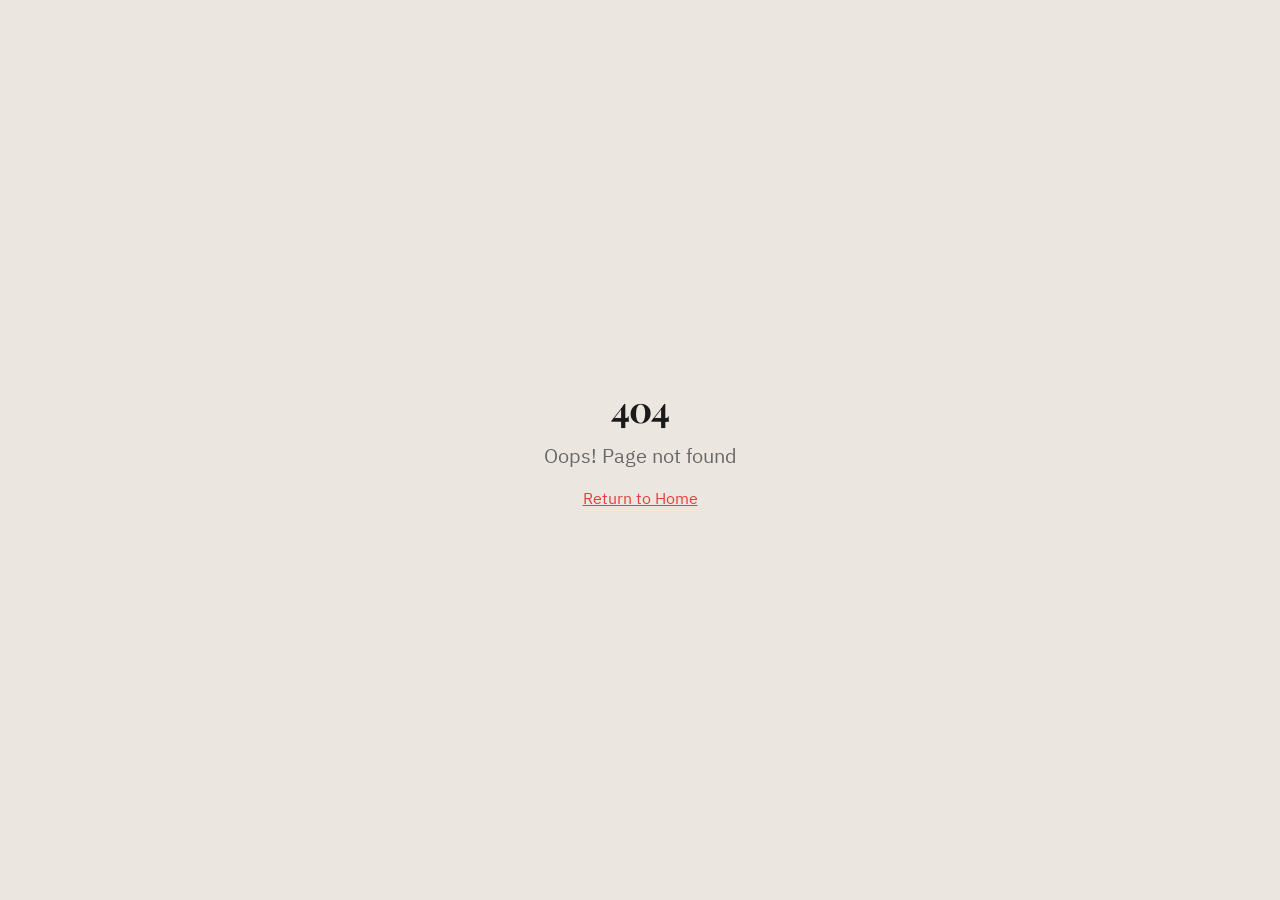
==== index.html @ afb4bded "Publish optimized FlowLanding site" ====
<!doctype html>
<html lang="th">
  <head>
    <meta charset="UTF-8" />
    <meta name="viewport" content="width=device-width, initial-scale=1.0" />
    <title>FlowLanding — AI Business Systems สำหรับเจ้าของธุรกิจ SME</title>
    <meta name="description" content="FlowLanding ออกแบบ AI Business Systems — Automation, Dashboard และที่ปรึกษาการเงินธุรกิจระดับ Institutional สำหรับ SME ไทยที่ต้องการเติบโตอย่างยั่งยืน">
    <meta name="author" content="FlowLanding" />
    
    
    <meta property="og:type" content="website" />
    <meta property="og:title" content="FlowLanding — AI Automation สำหรับ SME ไทย">
  <meta name="twitter:title" content="FlowLanding — AI Automation สำหรับ SME ไทย">
  <meta property="og:description" content="FlowLanding ออกแบบระบบ AI Automation และแดชบอร์ดธุรกิจสำหรับ SME ไทย ให้เจ้าของรู้ตัวเลขแบบ Real-time ลดงาน Manual และเติบโตได้">
  <meta name="twitter:description" content="FlowLanding ออกแบบระบบ AI Automation และแดชบอร์ดธุรกิจสำหรับ SME ไทย ให้เจ้าของรู้ตัวเลขแบบ Real-time ลดงาน Manual และเติบโตได้">
  <meta property="og:image" content="https://storage.googleapis.com/gpt-engineer-file-uploads/eRBHeNOAOHTwqE3aV883YrBOnnd2/social-images/social-1772460694207-Generated_Image_February_01,_2026_-_11_06PM.webp">
  <meta name="twitter:image" content="https://storage.googleapis.com/gpt-engineer-file-uploads/eRBHeNOAOHTwqE3aV883YrBOnnd2/social-images/social-1772460694207-Generated_Image_February_01,_2026_-_11_06PM.webp">
  <meta name="twitter:card" content="summary_large_image">
  <script type="module" crossorigin src="./assets/index-DWspouII.js"></script>
  <link rel="stylesheet" crossorigin href="./assets/index-CxOyPQ1Q.css">
</head>

  <body>
    <div id="root"></div>
  </body>
</html>
---- assets/index-CxOyPQ1Q.css ----
@import"https://fonts.googleapis.com/css2?family=Playfair+Display:wght@500;600;700;800&family=IBM+Plex+Sans+Thai:wght@300;400;500;600;700&family=Inter:wght@300;400;500;600;700&display=swap";*,:before,:after{--tw-border-spacing-x: 0;--tw-border-spacing-y: 0;--tw-translate-x: 0;--tw-translate-y: 0;--tw-rotate: 0;--tw-skew-x: 0;--tw-skew-y: 0;--tw-scale-x: 1;--tw-scale-y: 1;--tw-pan-x: ;--tw-pan-y: ;--tw-pinch-zoom: ;--tw-scroll-snap-strictness: proximity;--tw-gradient-from-position: ;--tw-gradient-via-position: ;--tw-gradient-to-position: ;--tw-ordinal: ;--tw-slashed-zero: ;--tw-numeric-figure: ;--tw-numeric-spacing: ;--tw-numeric-fraction: ;--tw-ring-inset: ;--tw-ring-offset-width: 0px;--tw-ring-offset-color: #fff;--tw-ring-color: rgb(59 130 246 / .5);--tw-ring-offset-shadow: 0 0 #0000;--tw-ring-shadow: 0 0 #0000;--tw-shadow: 0 0 #0000;--tw-shadow-colored: 0 0 #0000;--tw-blur: ;--tw-brightness: ;--tw-contrast: ;--tw-grayscale: ;--tw-hue-rotate: ;--tw-invert: ;--tw-saturate: ;--tw-sepia: ;--tw-drop-shadow: ;--tw-backdrop-blur: ;--tw-backdrop-brightness: ;--tw-backdrop-contrast: ;--tw-backdrop-grayscale: ;--tw-backdrop-hue-rotate: ;--tw-backdrop-invert: ;--tw-backdrop-opacity: ;--tw-backdrop-saturate: ;--tw-backdrop-sepia: ;--tw-contain-size: ;--tw-contain-layout: ;--tw-contain-paint: ;--tw-contain-style: }::backdrop{--tw-border-spacing-x: 0;--tw-border-spacing-y: 0;--tw-translate-x: 0;--tw-translate-y: 0;--tw-rotate: 0;--tw-skew-x: 0;--tw-skew-y: 0;--tw-scale-x: 1;--tw-scale-y: 1;--tw-pan-x: ;--tw-pan-y: ;--tw-pinch-zoom: ;--tw-scroll-snap-strictness: proximity;--tw-gradient-from-position: ;--tw-gradient-via-position: ;--tw-gradient-to-position: ;--tw-ordinal: ;--tw-slashed-zero: ;--tw-numeric-figure: ;--tw-numeric-spacing: ;--tw-numeric-fraction: ;--tw-ring-inset: ;--tw-ring-offset-width: 0px;--tw-ring-offset-color: #fff;--tw-ring-color: rgb(59 130 246 / .5);--tw-ring-offset-shadow: 0 0 #0000;--tw-ring-shadow: 0 0 #0000;--tw-shadow: 0 0 #0000;--tw-shadow-colored: 0 0 #0000;--tw-blur: ;--tw-brightness: ;--tw-contrast: ;--tw-grayscale: ;--tw-hue-rotate: ;--tw-invert: ;--tw-saturate: ;--tw-sepia: ;--tw-drop-shadow: ;--tw-backdrop-blur: ;--tw-backdrop-brightness: ;--tw-backdrop-contrast: ;--tw-backdrop-grayscale: ;--tw-backdrop-hue-rotate: ;--tw-backdrop-invert: ;--tw-backdrop-opacity: ;--tw-backdrop-saturate: ;--tw-backdrop-sepia: ;--tw-contain-size: ;--tw-contain-layout: ;--tw-contain-paint: ;--tw-contain-style: }*,:before,:after{box-sizing:border-box;border-width:0;border-style:solid;border-color:#e5e7eb}:before,:after{--tw-content: ""}html,:host{line-height:1.5;-webkit-text-size-adjust:100%;-moz-tab-size:4;-o-tab-size:4;tab-size:4;font-family:IBM Plex Sans Thai,Inter,system-ui,sans-serif;font-feature-settings:normal;font-variation-settings:normal;-webkit-tap-highlight-color:transparent}body{margin:0;line-height:inherit}hr{height:0;color:inherit;border-top-width:1px}abbr:where([title]){-webkit-text-decoration:underline dotted;text-decoration:underline dotted}h1,h2,h3,h4,h5,h6{font-size:inherit;font-weight:inherit}a{color:inherit;text-decoration:inherit}b,strong{font-weight:bolder}code,kbd,samp,pre{font-family:ui-monospace,SFMono-Regular,Menlo,Monaco,Consolas,Liberation Mono,Courier New,monospace;font-feature-settings:normal;font-variation-settings:normal;font-size:1em}small{font-size:80%}sub,sup{font-size:75%;line-height:0;position:relative;vertical-align:baseline}sub{bottom:-.25em}sup{top:-.5em}table{text-indent:0;border-color:inherit;border-collapse:collapse}button,input,optgroup,select,textarea{font-family:inherit;font-feature-settings:inherit;font-variation-settings:inherit;font-size:100%;font-weight:inherit;line-height:inherit;letter-spacing:inherit;color:inherit;margin:0;padding:0}button,select{text-transform:none}button,input:where([type=button]),input:where([type=reset]),input:where([type=submit]){-webkit-appearance:button;background-color:transparent;background-image:none}:-moz-focusring{outline:auto}:-moz-ui-invalid{box-shadow:none}progress{vertical-align:baseline}::-webkit-inner-spin-button,::-webkit-outer-spin-button{height:auto}[type=search]{-webkit-appearance:textfield;outline-offset:-2px}::-webkit-search-decoration{-webkit-appearance:none}::-webkit-file-upload-button{-webkit-appearance:button;font:inherit}summary{display:list-item}blockquote,dl,dd,h1,h2,h3,h4,h5,h6,hr,figure,p,pre{margin:0}fieldset{margin:0;padding:0}legend{padding:0}ol,ul,menu{list-style:none;margin:0;padding:0}dialog{padding:0}textarea{resize:vertical}input::-moz-placeholder,textarea::-moz-placeholder{opacity:1;color:#9ca3af}input::placeholder,textarea::placeholder{opacity:1;color:#9ca3af}button,[role=button]{cursor:pointer}:disabled{cursor:default}img,svg,video,canvas,audio,iframe,embed,object{display:block;vertical-align:middle}img,video{max-width:100%;height:auto}[hidden]:where(:not([hidden=until-found])){display:none}:root{--background: 42 33% 96%;--foreground: 0 0% 10%;--card: 0 0% 100%;--card-foreground: 0 0% 10%;--popover: 0 0% 100%;--popover-foreground: 0 0% 10%;--primary: 2 76% 56%;--primary-foreground: 0 0% 100%;--primary-deep: 2 70% 47%;--gold: 43 96% 48%;--cream: 42 33% 96%;--cream-deep: 40 25% 92%;--charcoal: 0 0% 10%;--charcoal-soft: 0 0% 30%;--secondary: 40 25% 92%;--secondary-foreground: 0 0% 10%;--muted: 40 20% 90%;--muted-foreground: 0 0% 40%;--accent: 43 96% 48%;--accent-foreground: 0 0% 10%;--destructive: 2 76% 56%;--destructive-foreground: 0 0% 100%;--border: 30 15% 86%;--input: 30 15% 86%;--ring: 2 76% 56%;--radius: 1rem;--gradient-red: linear-gradient(135deg, hsl(2 76% 56%), hsl(2 70% 47%));--gradient-red-soft: linear-gradient(135deg, hsl(2 76% 56% / .92), hsl(2 70% 47% / .92));--gradient-cream: linear-gradient(180deg, hsl(42 33% 96%), hsl(40 30% 93%));--shadow-card: 0 10px 30px -12px hsl(0 0% 0% / .08);--shadow-card-hover: 0 24px 60px -20px hsl(2 76% 56% / .18);--shadow-soft: 0 4px 16px -6px hsl(0 0% 0% / .06);--shadow-cta: 0 12px 28px -10px hsl(2 76% 56% / .45)}*{border-color:hsl(var(--border))}html{scroll-behavior:smooth}body{background-color:hsl(var(--background));color:hsl(var(--foreground));-webkit-font-smoothing:antialiased;-moz-osx-font-smoothing:grayscale;font-family:IBM Plex Sans Thai,Inter,system-ui,sans-serif;font-weight:400;font-feature-settings:"kern","liga"}h1,h2,h3,h4,h5,h6{font-family:Playfair Display,IBM Plex Sans Thai,serif;letter-spacing:-.025em;font-weight:700}::-moz-selection{background:hsl(var(--primary));color:hsl(var(--primary-foreground))}::selection{background:hsl(var(--primary));color:hsl(var(--primary-foreground))}.container{width:100%;margin-right:auto;margin-left:auto;padding-right:1.5rem;padding-left:1.5rem}@media (min-width: 1280px){.container{max-width:1280px}}.sr-only{position:absolute;width:1px;height:1px;padding:0;margin:-1px;overflow:hidden;clip:rect(0,0,0,0);white-space:nowrap;border-width:0}.pointer-events-none{pointer-events:none}.pointer-events-auto{pointer-events:auto}.visible{visibility:visible}.invisible{visibility:hidden}.fixed{position:fixed}.absolute{position:absolute}.relative{position:relative}.inset-0{top:0;right:0;bottom:0;left:0}.inset-x-0{left:0;right:0}.inset-y-0{top:0;bottom:0}.-bottom-12{bottom:-3rem}.-bottom-32{bottom:-8rem}.-bottom-6{bottom:-1.5rem}.-left-12{left:-3rem}.-left-20{left:-5rem}.-left-6{left:-1.5rem}.-right-12{right:-3rem}.-top-12{top:-3rem}.-top-20{top:-5rem}.-top-40{top:-10rem}.bottom-0{bottom:0}.left-0{left:0}.left-1{left:.25rem}.left-1\/2{left:50%}.left-10{left:2.5rem}.left-2{left:.5rem}.left-\[50\%\]{left:50%}.right-0{right:0}.right-1{right:.25rem}.right-2{right:.5rem}.right-3{right:.75rem}.right-4{right:1rem}.right-5{right:1.25rem}.top-0{top:0}.top-1\.5{top:.375rem}.top-1\/2{top:50%}.top-2{top:.5rem}.top-3\.5{top:.875rem}.top-32{top:8rem}.top-4{top:1rem}.top-5{top:1.25rem}.top-\[1px\]{top:1px}.top-\[50\%\]{top:50%}.top-\[60\%\]{top:60%}.top-full{top:100%}.z-10{z-index:10}.z-20{z-index:20}.z-50{z-index:50}.z-\[100\]{z-index:100}.z-\[1\]{z-index:1}.-mx-1{margin-left:-.25rem;margin-right:-.25rem}.mx-2{margin-left:.5rem;margin-right:.5rem}.mx-3\.5{margin-left:.875rem;margin-right:.875rem}.mx-auto{margin-left:auto;margin-right:auto}.my-0\.5{margin-top:.125rem;margin-bottom:.125rem}.my-1{margin-top:.25rem;margin-bottom:.25rem}.-ml-4{margin-left:-1rem}.-mt-4{margin-top:-1rem}.mb-1{margin-bottom:.25rem}.mb-16{margin-bottom:4rem}.mb-2{margin-bottom:.5rem}.mb-3{margin-bottom:.75rem}.mb-4{margin-bottom:1rem}.mb-5{margin-bottom:1.25rem}.mb-6{margin-bottom:1.5rem}.mb-8{margin-bottom:2rem}.ml-1{margin-left:.25rem}.ml-auto{margin-left:auto}.mr-2{margin-right:.5rem}.mt-0\.5{margin-top:.125rem}.mt-1\.5{margin-top:.375rem}.mt-10{margin-top:2.5rem}.mt-12{margin-top:3rem}.mt-16{margin-top:4rem}.mt-2{margin-top:.5rem}.mt-24{margin-top:6rem}.mt-4{margin-top:1rem}.mt-5{margin-top:1.25rem}.mt-6{margin-top:1.5rem}.mt-8{margin-top:2rem}.mt-auto{margin-top:auto}.block{display:block}.flex{display:flex}.inline-flex{display:inline-flex}.table{display:table}.grid{display:grid}.hidden{display:none}.aspect-\[16\/10\]{aspect-ratio:16/10}.aspect-\[4\/3\]{aspect-ratio:4/3}.aspect-square{aspect-ratio:1 / 1}.aspect-video{aspect-ratio:16 / 9}.size-4{width:1rem;height:1rem}.h-1\.5{height:.375rem}.h-10{height:2.5rem}.h-11{height:2.75rem}.h-12{height:3rem}.h-14{height:3.5rem}.h-2{height:.5rem}.h-2\.5{height:.625rem}.h-20{height:5rem}.h-3{height:.75rem}.h-3\.5{height:.875rem}.h-4{height:1rem}.h-5{height:1.25rem}.h-6{height:1.5rem}.h-7{height:1.75rem}.h-72{height:18rem}.h-8{height:2rem}.h-9{height:2.25rem}.h-\[1px\]{height:1px}.h-\[400px\]{height:400px}.h-\[500px\]{height:500px}.h-\[var\(--radix-navigation-menu-viewport-height\)\]{height:var(--radix-navigation-menu-viewport-height)}.h-\[var\(--radix-select-trigger-height\)\]{height:var(--radix-select-trigger-height)}.h-auto{height:auto}.h-full{height:100%}.h-px{height:1px}.h-svh{height:100svh}.max-h-96{max-height:24rem}.max-h-\[300px\]{max-height:300px}.max-h-screen{max-height:100vh}.min-h-0{min-height:0px}.min-h-\[80px\]{min-height:80px}.min-h-screen{min-height:100vh}.min-h-svh{min-height:100svh}.w-0{width:0px}.w-1{width:.25rem}.w-1\.5{width:.375rem}.w-10{width:2.5rem}.w-11{width:2.75rem}.w-12{width:3rem}.w-14{width:3.5rem}.w-2{width:.5rem}.w-2\.5{width:.625rem}.w-2\/5{width:40%}.w-3{width:.75rem}.w-3\.5{width:.875rem}.w-3\/4{width:75%}.w-4{width:1rem}.w-5{width:1.25rem}.w-6{width:1.5rem}.w-64{width:16rem}.w-7{width:1.75rem}.w-72{width:18rem}.w-8{width:2rem}.w-9{width:2.25rem}.w-\[--sidebar-width\]{width:var(--sidebar-width)}.w-\[100px\]{width:100px}.w-\[1px\]{width:1px}.w-\[400px\]{width:400px}.w-\[500px\]{width:500px}.w-\[55\%\]{width:55%}.w-\[65\%\]{width:65%}.w-auto{width:auto}.w-full{width:100%}.w-max{width:-moz-max-content;width:max-content}.w-px{width:1px}.min-w-0{min-width:0px}.min-w-5{min-width:1.25rem}.min-w-\[12rem\]{min-width:12rem}.min-w-\[8rem\]{min-width:8rem}.min-w-\[var\(--radix-select-trigger-width\)\]{min-width:var(--radix-select-trigger-width)}.max-w-2xl{max-width:42rem}.max-w-3xl{max-width:48rem}.max-w-5xl{max-width:64rem}.max-w-\[--skeleton-width\]{max-width:var(--skeleton-width)}.max-w-lg{max-width:32rem}.max-w-max{max-width:-moz-max-content;max-width:max-content}.max-w-xl{max-width:36rem}.max-w-xs{max-width:20rem}.flex-1{flex:1 1 0%}.flex-shrink-0,.shrink-0{flex-shrink:0}.grow{flex-grow:1}.grow-0{flex-grow:0}.basis-full{flex-basis:100%}.caption-bottom{caption-side:bottom}.border-collapse{border-collapse:collapse}.-translate-x-1\/2{--tw-translate-x: -50%;transform:translate(var(--tw-translate-x),var(--tw-translate-y)) rotate(var(--tw-rotate)) skew(var(--tw-skew-x)) skewY(var(--tw-skew-y)) scaleX(var(--tw-scale-x)) scaleY(var(--tw-scale-y))}.-translate-x-px{--tw-translate-x: -1px;transform:translate(var(--tw-translate-x),var(--tw-translate-y)) rotate(var(--tw-rotate)) skew(var(--tw-skew-x)) skewY(var(--tw-skew-y)) scaleX(var(--tw-scale-x)) scaleY(var(--tw-scale-y))}.-translate-y-1\/2{--tw-translate-y: -50%;transform:translate(var(--tw-translate-x),var(--tw-translate-y)) rotate(var(--tw-rotate)) skew(var(--tw-skew-x)) skewY(var(--tw-skew-y)) scaleX(var(--tw-scale-x)) scaleY(var(--tw-scale-y))}.translate-x-\[-50\%\]{--tw-translate-x: -50%;transform:translate(var(--tw-translate-x),var(--tw-translate-y)) rotate(var(--tw-rotate)) skew(var(--tw-skew-x)) skewY(var(--tw-skew-y)) scaleX(var(--tw-scale-x)) scaleY(var(--tw-scale-y))}.translate-x-px{--tw-translate-x: 1px;transform:translate(var(--tw-translate-x),var(--tw-translate-y)) rotate(var(--tw-rotate)) skew(var(--tw-skew-x)) skewY(var(--tw-skew-y)) scaleX(var(--tw-scale-x)) scaleY(var(--tw-scale-y))}.translate-y-\[-50\%\]{--tw-translate-y: -50%;transform:translate(var(--tw-translate-x),var(--tw-translate-y)) rotate(var(--tw-rotate)) skew(var(--tw-skew-x)) skewY(var(--tw-skew-y)) scaleX(var(--tw-scale-x)) scaleY(var(--tw-scale-y))}.rotate-45{--tw-rotate: 45deg;transform:translate(var(--tw-translate-x),var(--tw-translate-y)) rotate(var(--tw-rotate)) skew(var(--tw-skew-x)) skewY(var(--tw-skew-y)) scaleX(var(--tw-scale-x)) scaleY(var(--tw-scale-y))}.rotate-90{--tw-rotate: 90deg;transform:translate(var(--tw-translate-x),var(--tw-translate-y)) rotate(var(--tw-rotate)) skew(var(--tw-skew-x)) skewY(var(--tw-skew-y)) scaleX(var(--tw-scale-x)) scaleY(var(--tw-scale-y))}.transform{transform:translate(var(--tw-translate-x),var(--tw-translate-y)) rotate(var(--tw-rotate)) skew(var(--tw-skew-x)) skewY(var(--tw-skew-y)) scaleX(var(--tw-scale-x)) scaleY(var(--tw-scale-y))}@keyframes pulse{50%{opacity:.5}}.animate-pulse{animation:pulse 2s cubic-bezier(.4,0,.6,1) infinite}@keyframes spin{to{transform:rotate(360deg)}}.animate-spin{animation:spin 1s linear infinite}@keyframes wave-slow{0%,to{transform:translate(0) rotate(0)}50%{transform:translate(-20px,10px) rotate(2deg)}}.animate-wave-slow{animation:wave-slow 14s ease-in-out infinite}.cursor-default{cursor:default}.cursor-pointer{cursor:pointer}.touch-none{touch-action:none}.select-none{-webkit-user-select:none;-moz-user-select:none;user-select:none}.resize-none{resize:none}.list-none{list-style-type:none}.grid-cols-1{grid-template-columns:repeat(1,minmax(0,1fr))}.flex-row{flex-direction:row}.flex-col{flex-direction:column}.flex-col-reverse{flex-direction:column-reverse}.flex-wrap{flex-wrap:wrap}.items-start{align-items:flex-start}.items-end{align-items:flex-end}.items-center{align-items:center}.items-stretch{align-items:stretch}.justify-center{justify-content:center}.justify-between{justify-content:space-between}.gap-0{gap:0px}.gap-1{gap:.25rem}.gap-1\.5{gap:.375rem}.gap-10{gap:2.5rem}.gap-12{gap:3rem}.gap-2{gap:.5rem}.gap-2\.5{gap:.625rem}.gap-3{gap:.75rem}.gap-4{gap:1rem}.gap-5{gap:1.25rem}.gap-6{gap:1.5rem}.gap-8{gap:2rem}.gap-x-8{-moz-column-gap:2rem;column-gap:2rem}.gap-y-3{row-gap:.75rem}.space-x-1>:not([hidden])~:not([hidden]){--tw-space-x-reverse: 0;margin-right:calc(.25rem * var(--tw-space-x-reverse));margin-left:calc(.25rem * calc(1 - var(--tw-space-x-reverse)))}.space-x-4>:not([hidden])~:not([hidden]){--tw-space-x-reverse: 0;margin-right:calc(1rem * var(--tw-space-x-reverse));margin-left:calc(1rem * calc(1 - var(--tw-space-x-reverse)))}.space-y-1>:not([hidden])~:not([hidden]){--tw-space-y-reverse: 0;margin-top:calc(.25rem * calc(1 - var(--tw-space-y-reverse)));margin-bottom:calc(.25rem * var(--tw-space-y-reverse))}.space-y-1\.5>:not([hidden])~:not([hidden]){--tw-space-y-reverse: 0;margin-top:calc(.375rem * calc(1 - var(--tw-space-y-reverse)));margin-bottom:calc(.375rem * var(--tw-space-y-reverse))}.space-y-2>:not([hidden])~:not([hidden]){--tw-space-y-reverse: 0;margin-top:calc(.5rem * calc(1 - var(--tw-space-y-reverse)));margin-bottom:calc(.5rem * var(--tw-space-y-reverse))}.space-y-3>:not([hidden])~:not([hidden]){--tw-space-y-reverse: 0;margin-top:calc(.75rem * calc(1 - var(--tw-space-y-reverse)));margin-bottom:calc(.75rem * var(--tw-space-y-reverse))}.space-y-4>:not([hidden])~:not([hidden]){--tw-space-y-reverse: 0;margin-top:calc(1rem * calc(1 - var(--tw-space-y-reverse)));margin-bottom:calc(1rem * var(--tw-space-y-reverse))}.overflow-auto{overflow:auto}.overflow-hidden{overflow:hidden}.overflow-y-auto{overflow-y:auto}.overflow-x-hidden{overflow-x:hidden}.whitespace-nowrap{white-space:nowrap}.break-words{overflow-wrap:break-word}.rounded-2xl{border-radius:1rem}.rounded-3xl{border-radius:1.5rem}.rounded-\[2px\]{border-radius:2px}.rounded-\[inherit\]{border-radius:inherit}.rounded-full{border-radius:9999px}.rounded-lg{border-radius:var(--radius)}.rounded-md{border-radius:calc(var(--radius) - 4px)}.rounded-sm{border-radius:calc(var(--radius) - 8px)}.rounded-xl{border-radius:.75rem}.rounded-t-\[10px\]{border-top-left-radius:10px;border-top-right-radius:10px}.rounded-tl-sm{border-top-left-radius:calc(var(--radius) - 8px)}.border{border-width:1px}.border-2{border-width:2px}.border-\[1\.5px\]{border-width:1.5px}.border-y{border-top-width:1px;border-bottom-width:1px}.border-b{border-bottom-width:1px}.border-l{border-left-width:1px}.border-l-4{border-left-width:4px}.border-r{border-right-width:1px}.border-t{border-top-width:1px}.border-dashed{border-style:dashed}.border-\[--color-border\]{border-color:var(--color-border)}.border-border{border-color:hsl(var(--border))}.border-border\/50{border-color:hsl(var(--border) / .5)}.border-border\/60{border-color:hsl(var(--border) / .6)}.border-destructive{border-color:hsl(var(--destructive))}.border-destructive\/50{border-color:hsl(var(--destructive) / .5)}.border-input{border-color:hsl(var(--input))}.border-primary{border-color:hsl(var(--primary))}.border-transparent{border-color:transparent}.border-white{--tw-border-opacity: 1;border-color:rgb(255 255 255 / var(--tw-border-opacity, 1))}.border-white\/20{border-color:#fff3}.border-l-transparent{border-left-color:transparent}.border-t-transparent{border-top-color:transparent}.bg-\[--color-bg\]{background-color:var(--color-bg)}.bg-accent{background-color:hsl(var(--accent))}.bg-background{background-color:hsl(var(--background))}.bg-black\/80{background-color:#000c}.bg-border{background-color:hsl(var(--border))}.bg-card{background-color:hsl(var(--card))}.bg-cream\/40{background-color:hsl(var(--cream) / .4)}.bg-cream\/85{background-color:hsl(var(--cream) / .85)}.bg-destructive{background-color:hsl(var(--destructive))}.bg-foreground{background-color:hsl(var(--foreground))}.bg-gold\/10{background-color:hsl(var(--gold) / .1)}.bg-gold\/15{background-color:hsl(var(--gold) / .15)}.bg-gold\/20{background-color:hsl(var(--gold) / .2)}.bg-muted{background-color:hsl(var(--muted))}.bg-muted\/50{background-color:hsl(var(--muted) / .5)}.bg-popover{background-color:hsl(var(--popover))}.bg-primary{background-color:hsl(var(--primary))}.bg-primary\/10{background-color:hsl(var(--primary) / .1)}.bg-primary\/5{background-color:hsl(var(--primary) / .05)}.bg-secondary{background-color:hsl(var(--secondary))}.bg-transparent{background-color:transparent}.bg-white{--tw-bg-opacity: 1;background-color:rgb(255 255 255 / var(--tw-bg-opacity, 1))}.bg-white\/80{background-color:#fffc}.bg-gradient-to-t{background-image:linear-gradient(to top,var(--tw-gradient-stops))}.from-charcoal\/30{--tw-gradient-from: hsl(var(--charcoal) / .3) var(--tw-gradient-from-position);--tw-gradient-to: hsl(var(--charcoal) / 0) var(--tw-gradient-to-position);--tw-gradient-stops: var(--tw-gradient-from), var(--tw-gradient-to)}.via-transparent{--tw-gradient-to: rgb(0 0 0 / 0) var(--tw-gradient-to-position);--tw-gradient-stops: var(--tw-gradient-from), transparent var(--tw-gradient-via-position), var(--tw-gradient-to)}.to-transparent{--tw-gradient-to: transparent var(--tw-gradient-to-position)}.fill-current{fill:currentColor}.object-contain{-o-object-fit:contain;object-fit:contain}.object-cover{-o-object-fit:cover;object-fit:cover}.p-0{padding:0}.p-1{padding:.25rem}.p-10{padding:2.5rem}.p-2{padding:.5rem}.p-3{padding:.75rem}.p-4{padding:1rem}.p-5{padding:1.25rem}.p-6{padding:1.5rem}.p-7{padding:1.75rem}.p-8{padding:2rem}.p-\[1px\]{padding:1px}.px-1{padding-left:.25rem;padding-right:.25rem}.px-10{padding-left:2.5rem;padding-right:2.5rem}.px-2{padding-left:.5rem;padding-right:.5rem}.px-2\.5{padding-left:.625rem;padding-right:.625rem}.px-3{padding-left:.75rem;padding-right:.75rem}.px-4{padding-left:1rem;padding-right:1rem}.px-5{padding-left:1.25rem;padding-right:1.25rem}.px-6{padding-left:1.5rem;padding-right:1.5rem}.px-8{padding-left:2rem;padding-right:2rem}.py-0\.5{padding-top:.125rem;padding-bottom:.125rem}.py-1{padding-top:.25rem;padding-bottom:.25rem}.py-1\.5{padding-top:.375rem;padding-bottom:.375rem}.py-12{padding-top:3rem;padding-bottom:3rem}.py-14{padding-top:3.5rem;padding-bottom:3.5rem}.py-2{padding-top:.5rem;padding-bottom:.5rem}.py-2\.5{padding-top:.625rem;padding-bottom:.625rem}.py-24{padding-top:6rem;padding-bottom:6rem}.py-3{padding-top:.75rem;padding-bottom:.75rem}.py-3\.5{padding-top:.875rem;padding-bottom:.875rem}.py-4{padding-top:1rem;padding-bottom:1rem}.py-6{padding-top:1.5rem;padding-bottom:1.5rem}.pb-20{padding-bottom:5rem}.pb-3{padding-bottom:.75rem}.pb-4{padding-bottom:1rem}.pl-2\.5{padding-left:.625rem}.pl-4{padding-left:1rem}.pl-8{padding-left:2rem}.pr-2{padding-right:.5rem}.pr-2\.5{padding-right:.625rem}.pr-8{padding-right:2rem}.pt-0{padding-top:0}.pt-1{padding-top:.25rem}.pt-1\.5{padding-top:.375rem}.pt-3{padding-top:.75rem}.pt-32{padding-top:8rem}.pt-4{padding-top:1rem}.pt-6{padding-top:1.5rem}.pt-8{padding-top:2rem}.text-left{text-align:left}.text-center{text-align:center}.align-middle{vertical-align:middle}.font-display{font-family:Playfair Display,IBM Plex Sans Thai,serif}.font-mono{font-family:ui-monospace,SFMono-Regular,Menlo,Monaco,Consolas,Liberation Mono,Courier New,monospace}.text-2xl{font-size:1.5rem;line-height:2rem}.text-3xl{font-size:1.875rem;line-height:2.25rem}.text-4xl{font-size:2.25rem;line-height:2.5rem}.text-5xl{font-size:3rem;line-height:1}.text-\[0\.8rem\]{font-size:.8rem}.text-\[10px\]{font-size:10px}.text-base{font-size:1rem;line-height:1.5rem}.text-lg{font-size:1.125rem;line-height:1.75rem}.text-sm{font-size:.875rem;line-height:1.25rem}.text-xl{font-size:1.25rem;line-height:1.75rem}.text-xs{font-size:.75rem;line-height:1rem}.font-bold{font-weight:700}.font-medium{font-weight:500}.font-normal{font-weight:400}.font-semibold{font-weight:600}.uppercase{text-transform:uppercase}.italic{font-style:italic}.tabular-nums{--tw-numeric-spacing: tabular-nums;font-variant-numeric:var(--tw-ordinal) var(--tw-slashed-zero) var(--tw-numeric-figure) var(--tw-numeric-spacing) var(--tw-numeric-fraction)}.leading-\[1\.05\]{line-height:1.05}.leading-\[1\.1\]{line-height:1.1}.leading-none{line-height:1}.leading-relaxed{line-height:1.625}.leading-snug{line-height:1.375}.leading-tight{line-height:1.25}.tracking-tight{letter-spacing:-.025em}.tracking-wide{letter-spacing:.025em}.tracking-widest{letter-spacing:.1em}.text-accent-foreground{color:hsl(var(--accent-foreground))}.text-card-foreground{color:hsl(var(--card-foreground))}.text-current{color:currentColor}.text-destructive{color:hsl(var(--destructive))}.text-destructive-foreground{color:hsl(var(--destructive-foreground))}.text-foreground{color:hsl(var(--foreground))}.text-foreground\/50{color:hsl(var(--foreground) / .5)}.text-muted-foreground{color:hsl(var(--muted-foreground))}.text-popover-foreground{color:hsl(var(--popover-foreground))}.text-primary{color:hsl(var(--primary))}.text-primary-foreground{color:hsl(var(--primary-foreground))}.text-primary-foreground\/90{color:hsl(var(--primary-foreground) / .9)}.text-secondary-foreground{color:hsl(var(--secondary-foreground))}.underline{text-decoration-line:underline}.underline-offset-4{text-underline-offset:4px}.opacity-0{opacity:0}.opacity-30{opacity:.3}.opacity-50{opacity:.5}.opacity-60{opacity:.6}.opacity-70{opacity:.7}.opacity-90{opacity:.9}.shadow-\[0_0_0_1px_hsl\(var\(--sidebar-border\)\)\]{--tw-shadow: 0 0 0 1px hsl(var(--sidebar-border));--tw-shadow-colored: 0 0 0 1px var(--tw-shadow-color);box-shadow:var(--tw-ring-offset-shadow, 0 0 #0000),var(--tw-ring-shadow, 0 0 #0000),var(--tw-shadow)}.shadow-lg{--tw-shadow: 0 10px 15px -3px rgb(0 0 0 / .1), 0 4px 6px -4px rgb(0 0 0 / .1);--tw-shadow-colored: 0 10px 15px -3px var(--tw-shadow-color), 0 4px 6px -4px var(--tw-shadow-color);box-shadow:var(--tw-ring-offset-shadow, 0 0 #0000),var(--tw-ring-shadow, 0 0 #0000),var(--tw-shadow)}.shadow-md{--tw-shadow: 0 4px 6px -1px rgb(0 0 0 / .1), 0 2px 4px -2px rgb(0 0 0 / .1);--tw-shadow-colored: 0 4px 6px -1px var(--tw-shadow-color), 0 2px 4px -2px var(--tw-shadow-color);box-shadow:var(--tw-ring-offset-shadow, 0 0 #0000),var(--tw-ring-shadow, 0 0 #0000),var(--tw-shadow)}.shadow-none{--tw-shadow: 0 0 #0000;--tw-shadow-colored: 0 0 #0000;box-shadow:var(--tw-ring-offset-shadow, 0 0 #0000),var(--tw-ring-shadow, 0 0 #0000),var(--tw-shadow)}.shadow-sm{--tw-shadow: 0 1px 2px 0 rgb(0 0 0 / .05);--tw-shadow-colored: 0 1px 2px 0 var(--tw-shadow-color);box-shadow:var(--tw-ring-offset-shadow, 0 0 #0000),var(--tw-ring-shadow, 0 0 #0000),var(--tw-shadow)}.shadow-xl{--tw-shadow: 0 20px 25px -5px rgb(0 0 0 / .1), 0 8px 10px -6px rgb(0 0 0 / .1);--tw-shadow-colored: 0 20px 25px -5px var(--tw-shadow-color), 0 8px 10px -6px var(--tw-shadow-color);box-shadow:var(--tw-ring-offset-shadow, 0 0 #0000),var(--tw-ring-shadow, 0 0 #0000),var(--tw-shadow)}.shadow-card{--tw-shadow-color: hsl(var(--card));--tw-shadow: var(--tw-shadow-colored)}.outline-none{outline:2px solid transparent;outline-offset:2px}.outline{outline-style:solid}.ring-0{--tw-ring-offset-shadow: var(--tw-ring-inset) 0 0 0 var(--tw-ring-offset-width) var(--tw-ring-offset-color);--tw-ring-shadow: var(--tw-ring-inset) 0 0 0 calc(0px + var(--tw-ring-offset-width)) var(--tw-ring-color);box-shadow:var(--tw-ring-offset-shadow),var(--tw-ring-shadow),var(--tw-shadow, 0 0 #0000)}.ring-2{--tw-ring-offset-shadow: var(--tw-ring-inset) 0 0 0 var(--tw-ring-offset-width) var(--tw-ring-offset-color);--tw-ring-shadow: var(--tw-ring-inset) 0 0 0 calc(2px + var(--tw-ring-offset-width)) var(--tw-ring-color);box-shadow:var(--tw-ring-offset-shadow),var(--tw-ring-shadow),var(--tw-shadow, 0 0 #0000)}.ring-ring{--tw-ring-color: hsl(var(--ring))}.ring-offset-background{--tw-ring-offset-color: hsl(var(--background))}.blur-3xl{--tw-blur: blur(64px);filter:var(--tw-blur) var(--tw-brightness) var(--tw-contrast) var(--tw-grayscale) var(--tw-hue-rotate) var(--tw-invert) var(--tw-saturate) var(--tw-sepia) var(--tw-drop-shadow)}.filter{filter:var(--tw-blur) var(--tw-brightness) var(--tw-contrast) var(--tw-grayscale) var(--tw-hue-rotate) var(--tw-invert) var(--tw-saturate) var(--tw-sepia) var(--tw-drop-shadow)}.backdrop-blur{--tw-backdrop-blur: blur(8px);-webkit-backdrop-filter:var(--tw-backdrop-blur) var(--tw-backdrop-brightness) var(--tw-backdrop-contrast) var(--tw-backdrop-grayscale) var(--tw-backdrop-hue-rotate) var(--tw-backdrop-invert) var(--tw-backdrop-opacity) var(--tw-backdrop-saturate) var(--tw-backdrop-sepia);backdrop-filter:var(--tw-backdrop-blur) var(--tw-backdrop-brightness) var(--tw-backdrop-contrast) var(--tw-backdrop-grayscale) var(--tw-backdrop-hue-rotate) var(--tw-backdrop-invert) var(--tw-backdrop-opacity) var(--tw-backdrop-saturate) var(--tw-backdrop-sepia)}.backdrop-blur-\[2px\]{--tw-backdrop-blur: blur(2px);-webkit-backdrop-filter:var(--tw-backdrop-blur) var(--tw-backdrop-brightness) var(--tw-backdrop-contrast) var(--tw-backdrop-grayscale) var(--tw-backdrop-hue-rotate) var(--tw-backdrop-invert) var(--tw-backdrop-opacity) var(--tw-backdrop-saturate) var(--tw-backdrop-sepia);backdrop-filter:var(--tw-backdrop-blur) var(--tw-backdrop-brightness) var(--tw-backdrop-contrast) var(--tw-backdrop-grayscale) var(--tw-backdrop-hue-rotate) var(--tw-backdrop-invert) var(--tw-backdrop-opacity) var(--tw-backdrop-saturate) var(--tw-backdrop-sepia)}.backdrop-blur-xl{--tw-backdrop-blur: blur(24px);-webkit-backdrop-filter:var(--tw-backdrop-blur) var(--tw-backdrop-brightness) var(--tw-backdrop-contrast) var(--tw-backdrop-grayscale) var(--tw-backdrop-hue-rotate) var(--tw-backdrop-invert) var(--tw-backdrop-opacity) var(--tw-backdrop-saturate) var(--tw-backdrop-sepia);backdrop-filter:var(--tw-backdrop-blur) var(--tw-backdrop-brightness) var(--tw-backdrop-contrast) var(--tw-backdrop-grayscale) var(--tw-backdrop-hue-rotate) var(--tw-backdrop-invert) var(--tw-backdrop-opacity) var(--tw-backdrop-saturate) var(--tw-backdrop-sepia)}.transition{transition-property:color,background-color,border-color,text-decoration-color,fill,stroke,opacity,box-shadow,transform,filter,-webkit-backdrop-filter;transition-property:color,background-color,border-color,text-decoration-color,fill,stroke,opacity,box-shadow,transform,filter,backdrop-filter;transition-property:color,background-color,border-color,text-decoration-color,fill,stroke,opacity,box-shadow,transform,filter,backdrop-filter,-webkit-backdrop-filter;transition-timing-function:cubic-bezier(.4,0,.2,1);transition-duration:.15s}.transition-\[left\,right\,width\]{transition-property:left,right,width;transition-timing-function:cubic-bezier(.4,0,.2,1);transition-duration:.15s}.transition-\[margin\,opa\]{transition-property:margin,opa;transition-timing-function:cubic-bezier(.4,0,.2,1);transition-duration:.15s}.transition-\[width\,height\,padding\]{transition-property:width,height,padding;transition-timing-function:cubic-bezier(.4,0,.2,1);transition-duration:.15s}.transition-\[width\]{transition-property:width;transition-timing-function:cubic-bezier(.4,0,.2,1);transition-duration:.15s}.transition-all{transition-property:all;transition-timing-function:cubic-bezier(.4,0,.2,1);transition-duration:.15s}.transition-colors{transition-property:color,background-color,border-color,text-decoration-color,fill,stroke;transition-timing-function:cubic-bezier(.4,0,.2,1);transition-duration:.15s}.transition-opacity{transition-property:opacity;transition-timing-function:cubic-bezier(.4,0,.2,1);transition-duration:.15s}.transition-transform{transition-property:transform;transition-timing-function:cubic-bezier(.4,0,.2,1);transition-duration:.15s}.duration-1000{transition-duration:1s}.duration-200{transition-duration:.2s}.duration-300{transition-duration:.3s}.duration-700{transition-duration:.7s}.ease-in-out{transition-timing-function:cubic-bezier(.4,0,.2,1)}.ease-linear{transition-timing-function:linear}@keyframes enter{0%{opacity:var(--tw-enter-opacity, 1);transform:translate3d(var(--tw-enter-translate-x, 0),var(--tw-enter-translate-y, 0),0) scale3d(var(--tw-enter-scale, 1),var(--tw-enter-scale, 1),var(--tw-enter-scale, 1)) rotate(var(--tw-enter-rotate, 0))}}@keyframes exit{to{opacity:var(--tw-exit-opacity, 1);transform:translate3d(var(--tw-exit-translate-x, 0),var(--tw-exit-translate-y, 0),0) scale3d(var(--tw-exit-scale, 1),var(--tw-exit-scale, 1),var(--tw-exit-scale, 1)) rotate(var(--tw-exit-rotate, 0))}}.animate-in{animation-name:enter;animation-duration:.15s;--tw-enter-opacity: initial;--tw-enter-scale: initial;--tw-enter-rotate: initial;--tw-enter-translate-x: initial;--tw-enter-translate-y: initial}.fade-in-0{--tw-enter-opacity: 0}.fade-in-80{--tw-enter-opacity: .8}.zoom-in-95{--tw-enter-scale: .95}.duration-1000{animation-duration:1s}.duration-200{animation-duration:.2s}.duration-300{animation-duration:.3s}.duration-700{animation-duration:.7s}.ease-in-out{animation-timing-function:cubic-bezier(.4,0,.2,1)}.ease-linear{animation-timing-function:linear}.font-display{font-family:Playfair Display,IBM Plex Sans Thai,serif}.text-charcoal{color:hsl(var(--charcoal))}.text-charcoal-soft{color:hsl(var(--charcoal-soft))}.text-gold{color:hsl(var(--gold))}.bg-cream{background-color:hsl(var(--cream))}.bg-gradient-red{background:var(--gradient-red)}.bg-gradient-cream{background:var(--gradient-cream)}.shadow-card{box-shadow:var(--shadow-card)}.shadow-card-hover{box-shadow:var(--shadow-card-hover)}.shadow-soft{box-shadow:var(--shadow-soft)}.shadow-cta{box-shadow:var(--shadow-cta)}.tracking-luxe{letter-spacing:.18em}.text-gradient-red{background:var(--gradient-red);-webkit-background-clip:text;background-clip:text;color:transparent}.file\:border-0::file-selector-button{border-width:0px}.file\:bg-transparent::file-selector-button{background-color:transparent}.file\:text-sm::file-selector-button{font-size:.875rem;line-height:1.25rem}.file\:font-medium::file-selector-button{font-weight:500}.file\:text-foreground::file-selector-button{color:hsl(var(--foreground))}.placeholder\:text-muted-foreground::-moz-placeholder{color:hsl(var(--muted-foreground))}.placeholder\:text-muted-foreground::placeholder{color:hsl(var(--muted-foreground))}.after\:absolute:after{content:var(--tw-content);position:absolute}.after\:-inset-2:after{content:var(--tw-content);top:-.5rem;right:-.5rem;bottom:-.5rem;left:-.5rem}.after\:inset-y-0:after{content:var(--tw-content);top:0;bottom:0}.after\:left-1\/2:after{content:var(--tw-content);left:50%}.after\:w-1:after{content:var(--tw-content);width:.25rem}.after\:w-\[2px\]:after{content:var(--tw-content);width:2px}.after\:-translate-x-1\/2:after{content:var(--tw-content);--tw-translate-x: -50%;transform:translate(var(--tw-translate-x),var(--tw-translate-y)) rotate(var(--tw-rotate)) skew(var(--tw-skew-x)) skewY(var(--tw-skew-y)) scaleX(var(--tw-scale-x)) scaleY(var(--tw-scale-y))}.first\:rounded-l-md:first-child{border-top-left-radius:calc(var(--radius) - 4px);border-bottom-left-radius:calc(var(--radius) - 4px)}.first\:border-l:first-child{border-left-width:1px}.last\:rounded-r-md:last-child{border-top-right-radius:calc(var(--radius) - 4px);border-bottom-right-radius:calc(var(--radius) - 4px)}.focus-within\:relative:focus-within{position:relative}.focus-within\:z-20:focus-within{z-index:20}.hover\:-translate-y-0\.5:hover{--tw-translate-y: -.125rem;transform:translate(var(--tw-translate-x),var(--tw-translate-y)) rotate(var(--tw-rotate)) skew(var(--tw-skew-x)) skewY(var(--tw-skew-y)) scaleX(var(--tw-scale-x)) scaleY(var(--tw-scale-y))}.hover\:-translate-y-1:hover{--tw-translate-y: -.25rem;transform:translate(var(--tw-translate-x),var(--tw-translate-y)) rotate(var(--tw-rotate)) skew(var(--tw-skew-x)) skewY(var(--tw-skew-y)) scaleX(var(--tw-scale-x)) scaleY(var(--tw-scale-y))}.hover\:border-primary:hover{border-color:hsl(var(--primary))}.hover\:border-primary\/30:hover{border-color:hsl(var(--primary) / .3)}.hover\:bg-accent:hover{background-color:hsl(var(--accent))}.hover\:bg-destructive\/80:hover{background-color:hsl(var(--destructive) / .8)}.hover\:bg-destructive\/90:hover{background-color:hsl(var(--destructive) / .9)}.hover\:bg-muted:hover{background-color:hsl(var(--muted))}.hover\:bg-muted\/50:hover{background-color:hsl(var(--muted) / .5)}.hover\:bg-primary:hover{background-color:hsl(var(--primary))}.hover\:bg-primary\/80:hover{background-color:hsl(var(--primary) / .8)}.hover\:bg-primary\/90:hover{background-color:hsl(var(--primary) / .9)}.hover\:bg-secondary:hover{background-color:hsl(var(--secondary))}.hover\:bg-secondary\/80:hover{background-color:hsl(var(--secondary) / .8)}.hover\:text-accent-foreground:hover{color:hsl(var(--accent-foreground))}.hover\:text-foreground:hover{color:hsl(var(--foreground))}.hover\:text-muted-foreground:hover{color:hsl(var(--muted-foreground))}.hover\:text-primary:hover{color:hsl(var(--primary))}.hover\:text-primary-foreground:hover{color:hsl(var(--primary-foreground))}.hover\:text-primary\/90:hover{color:hsl(var(--primary) / .9)}.hover\:text-white:hover{--tw-text-opacity: 1;color:rgb(255 255 255 / var(--tw-text-opacity, 1))}.hover\:underline:hover{text-decoration-line:underline}.hover\:opacity-100:hover{opacity:1}.hover\:shadow-\[0_0_0_1px_hsl\(var\(--sidebar-accent\)\)\]:hover{--tw-shadow: 0 0 0 1px hsl(var(--sidebar-accent));--tw-shadow-colored: 0 0 0 1px var(--tw-shadow-color);box-shadow:var(--tw-ring-offset-shadow, 0 0 #0000),var(--tw-ring-shadow, 0 0 #0000),var(--tw-shadow)}.hover\:shadow-card-hover:hover{box-shadow:var(--shadow-card-hover)}.focus\:bg-accent:focus{background-color:hsl(var(--accent))}.focus\:bg-primary:focus{background-color:hsl(var(--primary))}.focus\:text-accent-foreground:focus{color:hsl(var(--accent-foreground))}.focus\:text-primary-foreground:focus{color:hsl(var(--primary-foreground))}.focus\:opacity-100:focus{opacity:1}.focus\:outline-none:focus{outline:2px solid transparent;outline-offset:2px}.focus\:ring-2:focus{--tw-ring-offset-shadow: var(--tw-ring-inset) 0 0 0 var(--tw-ring-offset-width) var(--tw-ring-offset-color);--tw-ring-shadow: var(--tw-ring-inset) 0 0 0 calc(2px + var(--tw-ring-offset-width)) var(--tw-ring-color);box-shadow:var(--tw-ring-offset-shadow),var(--tw-ring-shadow),var(--tw-shadow, 0 0 #0000)}.focus\:ring-ring:focus{--tw-ring-color: hsl(var(--ring))}.focus\:ring-offset-2:focus{--tw-ring-offset-width: 2px}.focus-visible\:outline-none:focus-visible{outline:2px solid transparent;outline-offset:2px}.focus-visible\:ring-1:focus-visible{--tw-ring-offset-shadow: var(--tw-ring-inset) 0 0 0 var(--tw-ring-offset-width) var(--tw-ring-offset-color);--tw-ring-shadow: var(--tw-ring-inset) 0 0 0 calc(1px + var(--tw-ring-offset-width)) var(--tw-ring-color);box-shadow:var(--tw-ring-offset-shadow),var(--tw-ring-shadow),var(--tw-shadow, 0 0 #0000)}.focus-visible\:ring-2:focus-visible{--tw-ring-offset-shadow: var(--tw-ring-inset) 0 0 0 var(--tw-ring-offset-width) var(--tw-ring-offset-color);--tw-ring-shadow: var(--tw-ring-inset) 0 0 0 calc(2px + var(--tw-ring-offset-width)) var(--tw-ring-color);box-shadow:var(--tw-ring-offset-shadow),var(--tw-ring-shadow),var(--tw-shadow, 0 0 #0000)}.focus-visible\:ring-primary:focus-visible{--tw-ring-color: hsl(var(--primary))}.focus-visible\:ring-ring:focus-visible{--tw-ring-color: hsl(var(--ring))}.focus-visible\:ring-offset-1:focus-visible{--tw-ring-offset-width: 1px}.focus-visible\:ring-offset-2:focus-visible{--tw-ring-offset-width: 2px}.focus-visible\:ring-offset-background:focus-visible{--tw-ring-offset-color: hsl(var(--background))}.disabled\:pointer-events-none:disabled{pointer-events:none}.disabled\:cursor-not-allowed:disabled{cursor:not-allowed}.disabled\:opacity-50:disabled{opacity:.5}.disabled\:opacity-60:disabled{opacity:.6}.disabled\:hover\:translate-y-0:hover:disabled{--tw-translate-y: 0px;transform:translate(var(--tw-translate-x),var(--tw-translate-y)) rotate(var(--tw-rotate)) skew(var(--tw-skew-x)) skewY(var(--tw-skew-y)) scaleX(var(--tw-scale-x)) scaleY(var(--tw-scale-y))}.group\/menu-item:focus-within .group-focus-within\/menu-item\:opacity-100{opacity:1}.group:hover .group-hover\:scale-105{--tw-scale-x: 1.05;--tw-scale-y: 1.05;transform:translate(var(--tw-translate-x),var(--tw-translate-y)) rotate(var(--tw-rotate)) skew(var(--tw-skew-x)) skewY(var(--tw-skew-y)) scaleX(var(--tw-scale-x)) scaleY(var(--tw-scale-y))}.group\/menu-item:hover .group-hover\/menu-item\:opacity-100,.group:hover .group-hover\:opacity-100{opacity:1}.group.destructive .group-\[\.destructive\]\:border-muted\/40{border-color:hsl(var(--muted) / .4)}.group.toaster .group-\[\.toaster\]\:border-border{border-color:hsl(var(--border))}.group.toast .group-\[\.toast\]\:bg-muted{background-color:hsl(var(--muted))}.group.toast .group-\[\.toast\]\:bg-primary{background-color:hsl(var(--primary))}.group.toaster .group-\[\.toaster\]\:bg-background{background-color:hsl(var(--background))}.group.destructive .group-\[\.destructive\]\:text-red-300{--tw-text-opacity: 1;color:rgb(252 165 165 / var(--tw-text-opacity, 1))}.group.toast .group-\[\.toast\]\:text-muted-foreground{color:hsl(var(--muted-foreground))}.group.toast .group-\[\.toast\]\:text-primary-foreground{color:hsl(var(--primary-foreground))}.group.toaster .group-\[\.toaster\]\:text-foreground{color:hsl(var(--foreground))}.group.toaster .group-\[\.toaster\]\:shadow-lg{--tw-shadow: 0 10px 15px -3px rgb(0 0 0 / .1), 0 4px 6px -4px rgb(0 0 0 / .1);--tw-shadow-colored: 0 10px 15px -3px var(--tw-shadow-color), 0 4px 6px -4px var(--tw-shadow-color);box-shadow:var(--tw-ring-offset-shadow, 0 0 #0000),var(--tw-ring-shadow, 0 0 #0000),var(--tw-shadow)}.group.destructive .group-\[\.destructive\]\:hover\:border-destructive\/30:hover{border-color:hsl(var(--destructive) / .3)}.group.destructive .group-\[\.destructive\]\:hover\:bg-destructive:hover{background-color:hsl(var(--destructive))}.group.destructive .group-\[\.destructive\]\:hover\:text-destructive-foreground:hover{color:hsl(var(--destructive-foreground))}.group.destructive .group-\[\.destructive\]\:hover\:text-red-50:hover{--tw-text-opacity: 1;color:rgb(254 242 242 / var(--tw-text-opacity, 1))}.group.destructive .group-\[\.destructive\]\:focus\:ring-destructive:focus{--tw-ring-color: hsl(var(--destructive))}.group.destructive .group-\[\.destructive\]\:focus\:ring-red-400:focus{--tw-ring-opacity: 1;--tw-ring-color: rgb(248 113 113 / var(--tw-ring-opacity, 1))}.group.destructive .group-\[\.destructive\]\:focus\:ring-offset-red-600:focus{--tw-ring-offset-color: #dc2626}.peer:disabled~.peer-disabled\:cursor-not-allowed{cursor:not-allowed}.peer:disabled~.peer-disabled\:opacity-70{opacity:.7}.has-\[\:disabled\]\:opacity-50:has(:disabled){opacity:.5}.group\/menu-item:has([data-sidebar=menu-action]) .group-has-\[\[data-sidebar\=menu-action\]\]\/menu-item\:pr-8{padding-right:2rem}.aria-disabled\:pointer-events-none[aria-disabled=true]{pointer-events:none}.aria-disabled\:opacity-50[aria-disabled=true]{opacity:.5}.aria-selected\:bg-accent[aria-selected=true]{background-color:hsl(var(--accent))}.aria-selected\:bg-accent\/50[aria-selected=true]{background-color:hsl(var(--accent) / .5)}.aria-selected\:text-accent-foreground[aria-selected=true]{color:hsl(var(--accent-foreground))}.aria-selected\:text-muted-foreground[aria-selected=true]{color:hsl(var(--muted-foreground))}.aria-selected\:opacity-100[aria-selected=true]{opacity:1}.aria-selected\:opacity-30[aria-selected=true]{opacity:.3}.data-\[disabled\=true\]\:pointer-events-none[data-disabled=true],.data-\[disabled\]\:pointer-events-none[data-disabled]{pointer-events:none}.data-\[panel-group-direction\=vertical\]\:h-px[data-panel-group-direction=vertical]{height:1px}.data-\[panel-group-direction\=vertical\]\:w-full[data-panel-group-direction=vertical]{width:100%}.data-\[side\=bottom\]\:translate-y-1[data-side=bottom]{--tw-translate-y: .25rem;transform:translate(var(--tw-translate-x),var(--tw-translate-y)) rotate(var(--tw-rotate)) skew(var(--tw-skew-x)) skewY(var(--tw-skew-y)) scaleX(var(--tw-scale-x)) scaleY(var(--tw-scale-y))}.data-\[side\=left\]\:-translate-x-1[data-side=left]{--tw-translate-x: -.25rem;transform:translate(var(--tw-translate-x),var(--tw-translate-y)) rotate(var(--tw-rotate)) skew(var(--tw-skew-x)) skewY(var(--tw-skew-y)) scaleX(var(--tw-scale-x)) scaleY(var(--tw-scale-y))}.data-\[side\=right\]\:translate-x-1[data-side=right]{--tw-translate-x: .25rem;transform:translate(var(--tw-translate-x),var(--tw-translate-y)) rotate(var(--tw-rotate)) skew(var(--tw-skew-x)) skewY(var(--tw-skew-y)) scaleX(var(--tw-scale-x)) scaleY(var(--tw-scale-y))}.data-\[side\=top\]\:-translate-y-1[data-side=top]{--tw-translate-y: -.25rem;transform:translate(var(--tw-translate-x),var(--tw-translate-y)) rotate(var(--tw-rotate)) skew(var(--tw-skew-x)) skewY(var(--tw-skew-y)) scaleX(var(--tw-scale-x)) scaleY(var(--tw-scale-y))}.data-\[state\=checked\]\:translate-x-5[data-state=checked]{--tw-translate-x: 1.25rem;transform:translate(var(--tw-translate-x),var(--tw-translate-y)) rotate(var(--tw-rotate)) skew(var(--tw-skew-x)) skewY(var(--tw-skew-y)) scaleX(var(--tw-scale-x)) scaleY(var(--tw-scale-y))}.data-\[state\=unchecked\]\:translate-x-0[data-state=unchecked],.data-\[swipe\=cancel\]\:translate-x-0[data-swipe=cancel]{--tw-translate-x: 0px;transform:translate(var(--tw-translate-x),var(--tw-translate-y)) rotate(var(--tw-rotate)) skew(var(--tw-skew-x)) skewY(var(--tw-skew-y)) scaleX(var(--tw-scale-x)) scaleY(var(--tw-scale-y))}.data-\[swipe\=end\]\:translate-x-\[var\(--radix-toast-swipe-end-x\)\][data-swipe=end]{--tw-translate-x: var(--radix-toast-swipe-end-x);transform:translate(var(--tw-translate-x),var(--tw-translate-y)) rotate(var(--tw-rotate)) skew(var(--tw-skew-x)) skewY(var(--tw-skew-y)) scaleX(var(--tw-scale-x)) scaleY(var(--tw-scale-y))}.data-\[swipe\=move\]\:translate-x-\[var\(--radix-toast-swipe-move-x\)\][data-swipe=move]{--tw-translate-x: var(--radix-toast-swipe-move-x);transform:translate(var(--tw-translate-x),var(--tw-translate-y)) rotate(var(--tw-rotate)) skew(var(--tw-skew-x)) skewY(var(--tw-skew-y)) scaleX(var(--tw-scale-x)) scaleY(var(--tw-scale-y))}@keyframes accordion-up{0%{height:var(--radix-accordion-content-height)}to{height:0}}.data-\[state\=closed\]\:animate-accordion-up[data-state=closed]{animation:accordion-up .2s ease-out}@keyframes accordion-down{0%{height:0}to{height:var(--radix-accordion-content-height)}}.data-\[state\=open\]\:animate-accordion-down[data-state=open]{animation:accordion-down .2s ease-out}.data-\[panel-group-direction\=vertical\]\:flex-col[data-panel-group-direction=vertical]{flex-direction:column}.data-\[active\]\:bg-accent\/50[data-active]{background-color:hsl(var(--accent) / .5)}.data-\[selected\=\'true\'\]\:bg-accent[data-selected=true]{background-color:hsl(var(--accent))}.data-\[state\=active\]\:bg-background[data-state=active]{background-color:hsl(var(--background))}.data-\[state\=checked\]\:bg-primary[data-state=checked]{background-color:hsl(var(--primary))}.data-\[state\=on\]\:bg-accent[data-state=on],.data-\[state\=open\]\:bg-accent[data-state=open]{background-color:hsl(var(--accent))}.data-\[state\=open\]\:bg-accent\/50[data-state=open]{background-color:hsl(var(--accent) / .5)}.data-\[state\=open\]\:bg-secondary[data-state=open]{background-color:hsl(var(--secondary))}.data-\[state\=selected\]\:bg-muted[data-state=selected]{background-color:hsl(var(--muted))}.data-\[state\=unchecked\]\:bg-input[data-state=unchecked]{background-color:hsl(var(--input))}.data-\[active\=true\]\:font-medium[data-active=true]{font-weight:500}.data-\[selected\=true\]\:text-accent-foreground[data-selected=true]{color:hsl(var(--accent-foreground))}.data-\[state\=active\]\:text-foreground[data-state=active]{color:hsl(var(--foreground))}.data-\[state\=checked\]\:text-primary-foreground[data-state=checked]{color:hsl(var(--primary-foreground))}.data-\[state\=on\]\:text-accent-foreground[data-state=on],.data-\[state\=open\]\:text-accent-foreground[data-state=open]{color:hsl(var(--accent-foreground))}.data-\[state\=open\]\:text-muted-foreground[data-state=open]{color:hsl(var(--muted-foreground))}.data-\[disabled\=true\]\:opacity-50[data-disabled=true],.data-\[disabled\]\:opacity-50[data-disabled]{opacity:.5}.data-\[state\=open\]\:opacity-100[data-state=open]{opacity:1}.data-\[state\=active\]\:shadow-sm[data-state=active]{--tw-shadow: 0 1px 2px 0 rgb(0 0 0 / .05);--tw-shadow-colored: 0 1px 2px 0 var(--tw-shadow-color);box-shadow:var(--tw-ring-offset-shadow, 0 0 #0000),var(--tw-ring-shadow, 0 0 #0000),var(--tw-shadow)}.data-\[swipe\=move\]\:transition-none[data-swipe=move]{transition-property:none}.data-\[state\=closed\]\:duration-300[data-state=closed]{transition-duration:.3s}.data-\[state\=open\]\:duration-500[data-state=open]{transition-duration:.5s}.data-\[motion\^\=from-\]\:animate-in[data-motion^=from-],.data-\[state\=open\]\:animate-in[data-state=open],.data-\[state\=visible\]\:animate-in[data-state=visible]{animation-name:enter;animation-duration:.15s;--tw-enter-opacity: initial;--tw-enter-scale: initial;--tw-enter-rotate: initial;--tw-enter-translate-x: initial;--tw-enter-translate-y: initial}.data-\[motion\^\=to-\]\:animate-out[data-motion^=to-],.data-\[state\=closed\]\:animate-out[data-state=closed],.data-\[state\=hidden\]\:animate-out[data-state=hidden],.data-\[swipe\=end\]\:animate-out[data-swipe=end]{animation-name:exit;animation-duration:.15s;--tw-exit-opacity: initial;--tw-exit-scale: initial;--tw-exit-rotate: initial;--tw-exit-translate-x: initial;--tw-exit-translate-y: initial}.data-\[motion\^\=from-\]\:fade-in[data-motion^=from-]{--tw-enter-opacity: 0}.data-\[motion\^\=to-\]\:fade-out[data-motion^=to-],.data-\[state\=closed\]\:fade-out-0[data-state=closed]{--tw-exit-opacity: 0}.data-\[state\=closed\]\:fade-out-80[data-state=closed]{--tw-exit-opacity: .8}.data-\[state\=hidden\]\:fade-out[data-state=hidden]{--tw-exit-opacity: 0}.data-\[state\=open\]\:fade-in-0[data-state=open],.data-\[state\=visible\]\:fade-in[data-state=visible]{--tw-enter-opacity: 0}.data-\[state\=closed\]\:zoom-out-95[data-state=closed]{--tw-exit-scale: .95}.data-\[state\=open\]\:zoom-in-90[data-state=open]{--tw-enter-scale: .9}.data-\[state\=open\]\:zoom-in-95[data-state=open]{--tw-enter-scale: .95}.data-\[motion\=from-end\]\:slide-in-from-right-52[data-motion=from-end]{--tw-enter-translate-x: 13rem}.data-\[motion\=from-start\]\:slide-in-from-left-52[data-motion=from-start]{--tw-enter-translate-x: -13rem}.data-\[motion\=to-end\]\:slide-out-to-right-52[data-motion=to-end]{--tw-exit-translate-x: 13rem}.data-\[motion\=to-start\]\:slide-out-to-left-52[data-motion=to-start]{--tw-exit-translate-x: -13rem}.data-\[side\=bottom\]\:slide-in-from-top-2[data-side=bottom]{--tw-enter-translate-y: -.5rem}.data-\[side\=left\]\:slide-in-from-right-2[data-side=left]{--tw-enter-translate-x: .5rem}.data-\[side\=right\]\:slide-in-from-left-2[data-side=right]{--tw-enter-translate-x: -.5rem}.data-\[side\=top\]\:slide-in-from-bottom-2[data-side=top]{--tw-enter-translate-y: .5rem}.data-\[state\=closed\]\:slide-out-to-bottom[data-state=closed]{--tw-exit-translate-y: 100%}.data-\[state\=closed\]\:slide-out-to-left[data-state=closed]{--tw-exit-translate-x: -100%}.data-\[state\=closed\]\:slide-out-to-left-1\/2[data-state=closed]{--tw-exit-translate-x: -50%}.data-\[state\=closed\]\:slide-out-to-right[data-state=closed],.data-\[state\=closed\]\:slide-out-to-right-full[data-state=closed]{--tw-exit-translate-x: 100%}.data-\[state\=closed\]\:slide-out-to-top[data-state=closed]{--tw-exit-translate-y: -100%}.data-\[state\=closed\]\:slide-out-to-top-\[48\%\][data-state=closed]{--tw-exit-translate-y: -48%}.data-\[state\=open\]\:slide-in-from-bottom[data-state=open]{--tw-enter-translate-y: 100%}.data-\[state\=open\]\:slide-in-from-left[data-state=open]{--tw-enter-translate-x: -100%}.data-\[state\=open\]\:slide-in-from-left-1\/2[data-state=open]{--tw-enter-translate-x: -50%}.data-\[state\=open\]\:slide-in-from-right[data-state=open]{--tw-enter-translate-x: 100%}.data-\[state\=open\]\:slide-in-from-top[data-state=open]{--tw-enter-translate-y: -100%}.data-\[state\=open\]\:slide-in-from-top-\[48\%\][data-state=open]{--tw-enter-translate-y: -48%}.data-\[state\=open\]\:slide-in-from-top-full[data-state=open]{--tw-enter-translate-y: -100%}.data-\[state\=closed\]\:duration-300[data-state=closed]{animation-duration:.3s}.data-\[state\=open\]\:duration-500[data-state=open]{animation-duration:.5s}.data-\[panel-group-direction\=vertical\]\:after\:left-0[data-panel-group-direction=vertical]:after{content:var(--tw-content);left:0}.data-\[panel-group-direction\=vertical\]\:after\:h-1[data-panel-group-direction=vertical]:after{content:var(--tw-content);height:.25rem}.data-\[panel-group-direction\=vertical\]\:after\:w-full[data-panel-group-direction=vertical]:after{content:var(--tw-content);width:100%}.data-\[panel-group-direction\=vertical\]\:after\:-translate-y-1\/2[data-panel-group-direction=vertical]:after{content:var(--tw-content);--tw-translate-y: -50%;transform:translate(var(--tw-translate-x),var(--tw-translate-y)) rotate(var(--tw-rotate)) skew(var(--tw-skew-x)) skewY(var(--tw-skew-y)) scaleX(var(--tw-scale-x)) scaleY(var(--tw-scale-y))}.data-\[panel-group-direction\=vertical\]\:after\:translate-x-0[data-panel-group-direction=vertical]:after{content:var(--tw-content);--tw-translate-x: 0px;transform:translate(var(--tw-translate-x),var(--tw-translate-y)) rotate(var(--tw-rotate)) skew(var(--tw-skew-x)) skewY(var(--tw-skew-y)) scaleX(var(--tw-scale-x)) scaleY(var(--tw-scale-y))}.group[data-collapsible=offcanvas] .group-data-\[collapsible\=offcanvas\]\:left-\[calc\(var\(--sidebar-width\)\*-1\)\]{left:calc(var(--sidebar-width) * -1)}.group[data-collapsible=offcanvas] .group-data-\[collapsible\=offcanvas\]\:right-\[calc\(var\(--sidebar-width\)\*-1\)\]{right:calc(var(--sidebar-width) * -1)}.group[data-side=left] .group-data-\[side\=left\]\:-right-4{right:-1rem}.group[data-side=right] .group-data-\[side\=right\]\:left-0{left:0}.group[data-collapsible=icon] .group-data-\[collapsible\=icon\]\:-mt-8{margin-top:-2rem}.group[data-collapsible=icon] .group-data-\[collapsible\=icon\]\:hidden{display:none}.group[data-collapsible=icon] .group-data-\[collapsible\=icon\]\:\!size-8{width:2rem!important;height:2rem!important}.group[data-collapsible=icon] .group-data-\[collapsible\=icon\]\:w-\[--sidebar-width-icon\]{width:var(--sidebar-width-icon)}.group[data-collapsible=icon] .group-data-\[collapsible\=icon\]\:w-\[calc\(var\(--sidebar-width-icon\)_\+_theme\(spacing\.4\)\)\]{width:calc(var(--sidebar-width-icon) + 1rem)}.group[data-collapsible=icon] .group-data-\[collapsible\=icon\]\:w-\[calc\(var\(--sidebar-width-icon\)_\+_theme\(spacing\.4\)_\+2px\)\]{width:calc(var(--sidebar-width-icon) + 1rem + 2px)}.group[data-collapsible=offcanvas] .group-data-\[collapsible\=offcanvas\]\:w-0{width:0px}.group[data-collapsible=offcanvas] .group-data-\[collapsible\=offcanvas\]\:translate-x-0{--tw-translate-x: 0px;transform:translate(var(--tw-translate-x),var(--tw-translate-y)) rotate(var(--tw-rotate)) skew(var(--tw-skew-x)) skewY(var(--tw-skew-y)) scaleX(var(--tw-scale-x)) scaleY(var(--tw-scale-y))}.group[data-side=right] .group-data-\[side\=right\]\:rotate-180,.group[data-state=open] .group-data-\[state\=open\]\:rotate-180{--tw-rotate: 180deg;transform:translate(var(--tw-translate-x),var(--tw-translate-y)) rotate(var(--tw-rotate)) skew(var(--tw-skew-x)) skewY(var(--tw-skew-y)) scaleX(var(--tw-scale-x)) scaleY(var(--tw-scale-y))}.group[data-collapsible=icon] .group-data-\[collapsible\=icon\]\:overflow-hidden{overflow:hidden}.group[data-variant=floating] .group-data-\[variant\=floating\]\:rounded-lg{border-radius:var(--radius)}.group[data-variant=floating] .group-data-\[variant\=floating\]\:border{border-width:1px}.group[data-side=left] .group-data-\[side\=left\]\:border-r{border-right-width:1px}.group[data-side=right] .group-data-\[side\=right\]\:border-l{border-left-width:1px}.group[data-collapsible=icon] .group-data-\[collapsible\=icon\]\:\!p-0{padding:0!important}.group[data-collapsible=icon] .group-data-\[collapsible\=icon\]\:\!p-2{padding:.5rem!important}.group[data-collapsible=icon] .group-data-\[collapsible\=icon\]\:opacity-0{opacity:0}.group[data-variant=floating] .group-data-\[variant\=floating\]\:shadow{--tw-shadow: 0 1px 3px 0 rgb(0 0 0 / .1), 0 1px 2px -1px rgb(0 0 0 / .1);--tw-shadow-colored: 0 1px 3px 0 var(--tw-shadow-color), 0 1px 2px -1px var(--tw-shadow-color);box-shadow:var(--tw-ring-offset-shadow, 0 0 #0000),var(--tw-ring-shadow, 0 0 #0000),var(--tw-shadow)}.group[data-collapsible=offcanvas] .group-data-\[collapsible\=offcanvas\]\:after\:left-full:after{content:var(--tw-content);left:100%}.peer\/menu-button[data-size=default]~.peer-data-\[size\=default\]\/menu-button\:top-1\.5{top:.375rem}.peer\/menu-button[data-size=lg]~.peer-data-\[size\=lg\]\/menu-button\:top-2\.5{top:.625rem}.peer\/menu-button[data-size=sm]~.peer-data-\[size\=sm\]\/menu-button\:top-1{top:.25rem}.peer[data-variant=inset]~.peer-data-\[variant\=inset\]\:min-h-\[calc\(100svh-theme\(spacing\.4\)\)\]{min-height:calc(100svh - 1rem)}.dark\:border-destructive:is(.dark *){border-color:hsl(var(--destructive))}@media (min-width: 640px){.sm\:bottom-0{bottom:0}.sm\:right-0{right:0}.sm\:top-auto{top:auto}.sm\:mt-0{margin-top:0}.sm\:flex{display:flex}.sm\:max-w-lg{max-width:32rem}.sm\:max-w-sm{max-width:24rem}.sm\:grid-cols-2{grid-template-columns:repeat(2,minmax(0,1fr))}.sm\:grid-cols-3{grid-template-columns:repeat(3,minmax(0,1fr))}.sm\:flex-row{flex-direction:row}.sm\:flex-col{flex-direction:column}.sm\:items-center{align-items:center}.sm\:justify-end{justify-content:flex-end}.sm\:gap-2\.5{gap:.625rem}.sm\:space-x-2>:not([hidden])~:not([hidden]){--tw-space-x-reverse: 0;margin-right:calc(.5rem * var(--tw-space-x-reverse));margin-left:calc(.5rem * calc(1 - var(--tw-space-x-reverse)))}.sm\:space-x-4>:not([hidden])~:not([hidden]){--tw-space-x-reverse: 0;margin-right:calc(1rem * var(--tw-space-x-reverse));margin-left:calc(1rem * calc(1 - var(--tw-space-x-reverse)))}.sm\:space-y-0>:not([hidden])~:not([hidden]){--tw-space-y-reverse: 0;margin-top:calc(0px * calc(1 - var(--tw-space-y-reverse)));margin-bottom:calc(0px * var(--tw-space-y-reverse))}.sm\:rounded-lg{border-radius:var(--radius)}.sm\:text-left{text-align:left}.sm\:text-5xl{font-size:3rem;line-height:1}.data-\[state\=open\]\:sm\:slide-in-from-bottom-full[data-state=open]{--tw-enter-translate-y: 100%}}@media (min-width: 768px){.md\:absolute{position:absolute}.md\:block{display:block}.md\:flex{display:flex}.md\:w-\[55\%\]{width:55%}.md\:w-\[var\(--radix-navigation-menu-viewport-width\)\]{width:var(--radix-navigation-menu-viewport-width)}.md\:w-auto{width:auto}.md\:max-w-\[420px\]{max-width:420px}.md\:grid-cols-2{grid-template-columns:repeat(2,minmax(0,1fr))}.md\:grid-cols-3{grid-template-columns:repeat(3,minmax(0,1fr))}.md\:justify-center{justify-content:center}.md\:p-10{padding:2.5rem}.md\:p-16{padding:4rem}.md\:p-6{padding:1.5rem}.md\:py-32{padding-top:8rem;padding-bottom:8rem}.md\:text-center{text-align:center}.md\:text-right{text-align:right}.md\:text-3xl{font-size:1.875rem;line-height:2.25rem}.md\:text-5xl{font-size:3rem;line-height:1}.md\:text-6xl{font-size:3.75rem;line-height:1}.md\:text-lg{font-size:1.125rem;line-height:1.75rem}.md\:text-sm{font-size:.875rem;line-height:1.25rem}.md\:opacity-0{opacity:0}.after\:md\:hidden:after{content:var(--tw-content);display:none}.peer[data-variant=inset]~.md\:peer-data-\[variant\=inset\]\:m-2{margin:.5rem}.peer[data-state=collapsed][data-variant=inset]~.md\:peer-data-\[state\=collapsed\]\:peer-data-\[variant\=inset\]\:ml-2{margin-left:.5rem}.peer[data-variant=inset]~.md\:peer-data-\[variant\=inset\]\:ml-0{margin-left:0}.peer[data-variant=inset]~.md\:peer-data-\[variant\=inset\]\:rounded-xl{border-radius:.75rem}.peer[data-variant=inset]~.md\:peer-data-\[variant\=inset\]\:shadow{--tw-shadow: 0 1px 3px 0 rgb(0 0 0 / .1), 0 1px 2px -1px rgb(0 0 0 / .1);--tw-shadow-colored: 0 1px 3px 0 var(--tw-shadow-color), 0 1px 2px -1px var(--tw-shadow-color);box-shadow:var(--tw-ring-offset-shadow, 0 0 #0000),var(--tw-ring-shadow, 0 0 #0000),var(--tw-shadow)}}@media (min-width: 1024px){.lg\:col-span-5{grid-column:span 5 / span 5}.lg\:col-span-6{grid-column:span 6 / span 6}.lg\:col-span-7{grid-column:span 7 / span 7}.lg\:flex{display:flex}.lg\:hidden{display:none}.lg\:grid-cols-12{grid-template-columns:repeat(12,minmax(0,1fr))}.lg\:grid-cols-3{grid-template-columns:repeat(3,minmax(0,1fr))}.lg\:grid-cols-4{grid-template-columns:repeat(4,minmax(0,1fr))}.lg\:gap-8{gap:2rem}.lg\:pt-10{padding-top:2.5rem}.lg\:text-6xl{font-size:3.75rem;line-height:1}.lg\:text-7xl{font-size:4.5rem;line-height:1}}.\[\&\:has\(\[aria-selected\]\)\]\:bg-accent:has([aria-selected]){background-color:hsl(var(--accent))}.first\:\[\&\:has\(\[aria-selected\]\)\]\:rounded-l-md:has([aria-selected]):first-child{border-top-left-radius:calc(var(--radius) - 4px);border-bottom-left-radius:calc(var(--radius) - 4px)}.last\:\[\&\:has\(\[aria-selected\]\)\]\:rounded-r-md:has([aria-selected]):last-child{border-top-right-radius:calc(var(--radius) - 4px);border-bottom-right-radius:calc(var(--radius) - 4px)}.\[\&\:has\(\[aria-selected\]\.day-outside\)\]\:bg-accent\/50:has([aria-selected].day-outside){background-color:hsl(var(--accent) / .5)}.\[\&\:has\(\[aria-selected\]\.day-range-end\)\]\:rounded-r-md:has([aria-selected].day-range-end){border-top-right-radius:calc(var(--radius) - 4px);border-bottom-right-radius:calc(var(--radius) - 4px)}.\[\&\:has\(\[role\=checkbox\]\)\]\:pr-0:has([role=checkbox]){padding-right:0}.\[\&\>button\]\:hidden>button{display:none}.\[\&\>span\:last-child\]\:truncate>span:last-child{overflow:hidden;text-overflow:ellipsis;white-space:nowrap}.\[\&\>span\]\:line-clamp-1>span{overflow:hidden;display:-webkit-box;-webkit-box-orient:vertical;-webkit-line-clamp:1}.\[\&\>svg\+div\]\:translate-y-\[-3px\]>svg+div{--tw-translate-y: -3px;transform:translate(var(--tw-translate-x),var(--tw-translate-y)) rotate(var(--tw-rotate)) skew(var(--tw-skew-x)) skewY(var(--tw-skew-y)) scaleX(var(--tw-scale-x)) scaleY(var(--tw-scale-y))}.\[\&\>svg\]\:absolute>svg{position:absolute}.\[\&\>svg\]\:left-4>svg{left:1rem}.\[\&\>svg\]\:top-4>svg{top:1rem}.\[\&\>svg\]\:size-3\.5>svg{width:.875rem;height:.875rem}.\[\&\>svg\]\:size-4>svg{width:1rem;height:1rem}.\[\&\>svg\]\:h-2\.5>svg{height:.625rem}.\[\&\>svg\]\:h-3>svg{height:.75rem}.\[\&\>svg\]\:w-2\.5>svg{width:.625rem}.\[\&\>svg\]\:w-3>svg{width:.75rem}.\[\&\>svg\]\:shrink-0>svg{flex-shrink:0}.\[\&\>svg\]\:text-destructive>svg{color:hsl(var(--destructive))}.\[\&\>svg\]\:text-foreground>svg{color:hsl(var(--foreground))}.\[\&\>svg\]\:text-muted-foreground>svg{color:hsl(var(--muted-foreground))}.\[\&\>svg\~\*\]\:pl-7>svg~*{padding-left:1.75rem}.\[\&\>tr\]\:last\:border-b-0:last-child>tr{border-bottom-width:0px}.\[\&\[data-panel-group-direction\=vertical\]\>div\]\:rotate-90[data-panel-group-direction=vertical]>div{--tw-rotate: 90deg;transform:translate(var(--tw-translate-x),var(--tw-translate-y)) rotate(var(--tw-rotate)) skew(var(--tw-skew-x)) skewY(var(--tw-skew-y)) scaleX(var(--tw-scale-x)) scaleY(var(--tw-scale-y))}.\[\&\[data-state\=open\]\>svg\]\:rotate-180[data-state=open]>svg{--tw-rotate: 180deg;transform:translate(var(--tw-translate-x),var(--tw-translate-y)) rotate(var(--tw-rotate)) skew(var(--tw-skew-x)) skewY(var(--tw-skew-y)) scaleX(var(--tw-scale-x)) scaleY(var(--tw-scale-y))}.\[\&_\.recharts-cartesian-axis-tick_text\]\:fill-muted-foreground .recharts-cartesian-axis-tick text{fill:hsl(var(--muted-foreground))}.\[\&_\.recharts-cartesian-grid_line\[stroke\=\'\#ccc\'\]\]\:stroke-border\/50 .recharts-cartesian-grid line[stroke="#ccc"]{stroke:hsl(var(--border) / .5)}.\[\&_\.recharts-curve\.recharts-tooltip-cursor\]\:stroke-border .recharts-curve.recharts-tooltip-cursor{stroke:hsl(var(--border))}.\[\&_\.recharts-dot\[stroke\=\'\#fff\'\]\]\:stroke-transparent .recharts-dot[stroke="#fff"]{stroke:transparent}.\[\&_\.recharts-layer\]\:outline-none .recharts-layer{outline:2px solid transparent;outline-offset:2px}.\[\&_\.recharts-polar-grid_\[stroke\=\'\#ccc\'\]\]\:stroke-border .recharts-polar-grid [stroke="#ccc"]{stroke:hsl(var(--border))}.\[\&_\.recharts-radial-bar-background-sector\]\:fill-muted .recharts-radial-bar-background-sector,.\[\&_\.recharts-rectangle\.recharts-tooltip-cursor\]\:fill-muted .recharts-rectangle.recharts-tooltip-cursor{fill:hsl(var(--muted))}.\[\&_\.recharts-reference-line_\[stroke\=\'\#ccc\'\]\]\:stroke-border .recharts-reference-line [stroke="#ccc"]{stroke:hsl(var(--border))}.\[\&_\.recharts-sector\[stroke\=\'\#fff\'\]\]\:stroke-transparent .recharts-sector[stroke="#fff"]{stroke:transparent}.\[\&_\.recharts-sector\]\:outline-none .recharts-sector,.\[\&_\.recharts-surface\]\:outline-none .recharts-surface{outline:2px solid transparent;outline-offset:2px}.\[\&_\[cmdk-group-heading\]\]\:px-2 [cmdk-group-heading]{padding-left:.5rem;padding-right:.5rem}.\[\&_\[cmdk-group-heading\]\]\:py-1\.5 [cmdk-group-heading]{padding-top:.375rem;padding-bottom:.375rem}.\[\&_\[cmdk-group-heading\]\]\:text-xs [cmdk-group-heading]{font-size:.75rem;line-height:1rem}.\[\&_\[cmdk-group-heading\]\]\:font-medium [cmdk-group-heading]{font-weight:500}.\[\&_\[cmdk-group-heading\]\]\:text-muted-foreground [cmdk-group-heading]{color:hsl(var(--muted-foreground))}.\[\&_\[cmdk-group\]\:not\(\[hidden\]\)_\~\[cmdk-group\]\]\:pt-0 [cmdk-group]:not([hidden])~[cmdk-group]{padding-top:0}.\[\&_\[cmdk-group\]\]\:px-2 [cmdk-group]{padding-left:.5rem;padding-right:.5rem}.\[\&_\[cmdk-input-wrapper\]_svg\]\:h-5 [cmdk-input-wrapper] svg{height:1.25rem}.\[\&_\[cmdk-input-wrapper\]_svg\]\:w-5 [cmdk-input-wrapper] svg{width:1.25rem}.\[\&_\[cmdk-input\]\]\:h-12 [cmdk-input]{height:3rem}.\[\&_\[cmdk-item\]\]\:px-2 [cmdk-item]{padding-left:.5rem;padding-right:.5rem}.\[\&_\[cmdk-item\]\]\:py-3 [cmdk-item]{padding-top:.75rem;padding-bottom:.75rem}.\[\&_\[cmdk-item\]_svg\]\:h-5 [cmdk-item] svg{height:1.25rem}.\[\&_\[cmdk-item\]_svg\]\:w-5 [cmdk-item] svg{width:1.25rem}.\[\&_p\]\:leading-relaxed p{line-height:1.625}.\[\&_svg\]\:pointer-events-none svg{pointer-events:none}.\[\&_svg\]\:size-4 svg{width:1rem;height:1rem}.\[\&_svg\]\:shrink-0 svg{flex-shrink:0}.\[\&_tr\:last-child\]\:border-0 tr:last-child{border-width:0px}.\[\&_tr\]\:border-b tr{border-bottom-width:1px}[data-side=left][data-collapsible=offcanvas] .\[\[data-side\=left\]\[data-collapsible\=offcanvas\]_\&\]\:-right-2{right:-.5rem}[data-side=left][data-state=collapsed] .\[\[data-side\=left\]\[data-state\=collapsed\]_\&\]\:cursor-e-resize{cursor:e-resize}[data-side=left] .\[\[data-side\=left\]_\&\]\:cursor-w-resize{cursor:w-resize}[data-side=right][data-collapsible=offcanvas] .\[\[data-side\=right\]\[data-collapsible\=offcanvas\]_\&\]\:-left-2{left:-.5rem}[data-side=right][data-state=collapsed] .\[\[data-side\=right\]\[data-state\=collapsed\]_\&\]\:cursor-w-resize{cursor:w-resize}[data-side=right] .\[\[data-side\=right\]_\&\]\:cursor-e-resize{cursor:e-resize}
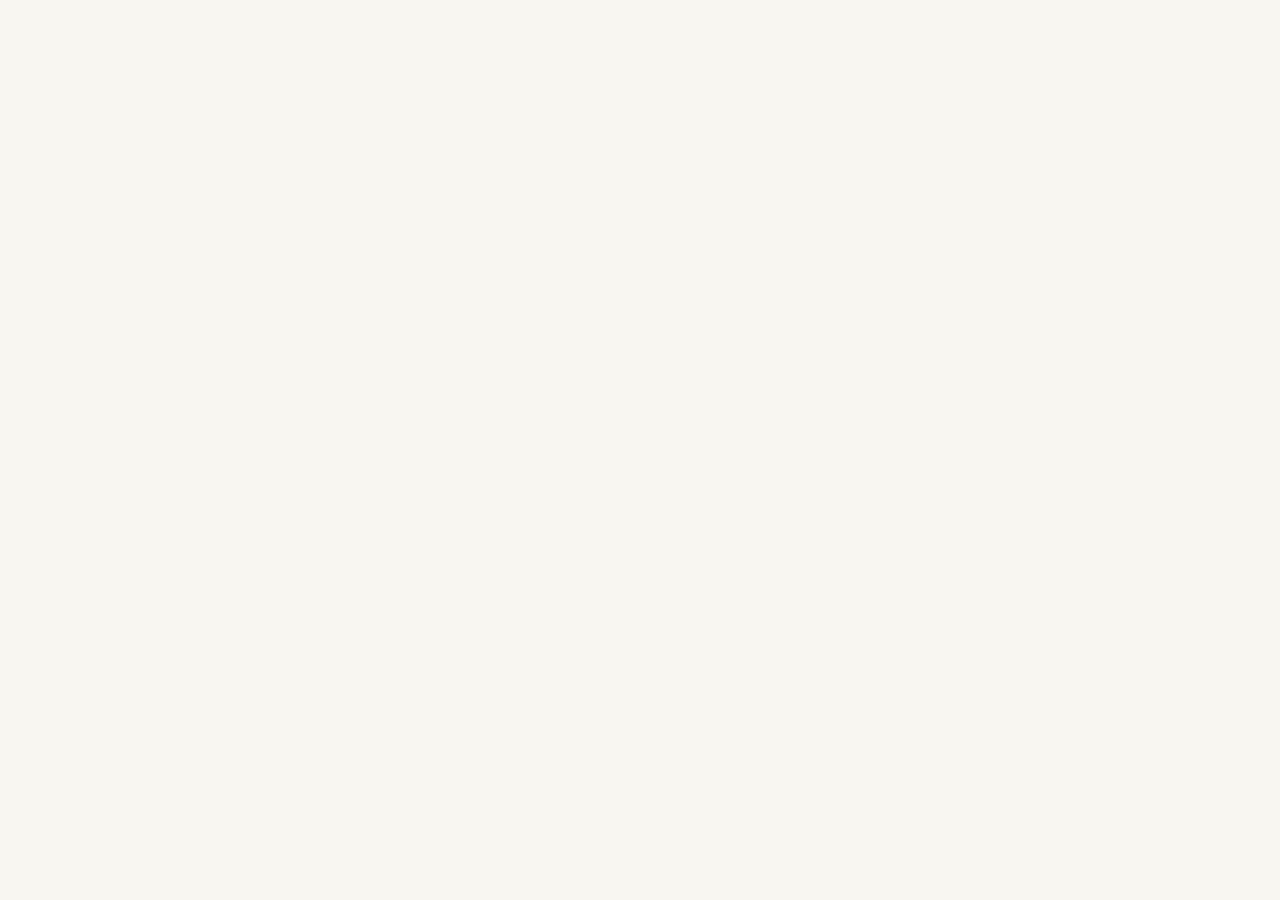
==== commit aca14b88: "Publish faster FlowLanding build" ====
--- a/index.html
+++ b/index.html
@@ -16,8 +16,8 @@
   <meta property="og:image" content="https://storage.googleapis.com/gpt-engineer-file-uploads/eRBHeNOAOHTwqE3aV883YrBOnnd2/social-images/social-1772460694207-Generated_Image_February_01,_2026_-_11_06PM.webp">
   <meta name="twitter:image" content="https://storage.googleapis.com/gpt-engineer-file-uploads/eRBHeNOAOHTwqE3aV883YrBOnnd2/social-images/social-1772460694207-Generated_Image_February_01,_2026_-_11_06PM.webp">
   <meta name="twitter:card" content="summary_large_image">
-  <script type="module" crossorigin src="./assets/index-DWspouII.js"></script>
-  <link rel="stylesheet" crossorigin href="./assets/index-CxOyPQ1Q.css">
+  <script type="module" crossorigin src="./assets/index-C-qss5Lx.js"></script>
+  <link rel="stylesheet" crossorigin href="./assets/index-ZhoLn1GZ.css">
 </head>
 
   <body>
--- a/assets/index-ZhoLn1GZ.css
+++ b/assets/index-ZhoLn1GZ.css
@@ -0,0 +1 @@
+@import"https://fonts.googleapis.com/css2?family=Playfair+Display:wght@500;600;700;800&family=IBM+Plex+Sans+Thai:wght@300;400;500;600;700&family=Inter:wght@300;400;500;600;700&display=swap";*,:before,:after{--tw-border-spacing-x: 0;--tw-border-spacing-y: 0;--tw-translate-x: 0;--tw-translate-y: 0;--tw-rotate: 0;--tw-skew-x: 0;--tw-skew-y: 0;--tw-scale-x: 1;--tw-scale-y: 1;--tw-pan-x: ;--tw-pan-y: ;--tw-pinch-zoom: ;--tw-scroll-snap-strictness: proximity;--tw-gradient-from-position: ;--tw-gradient-via-position: ;--tw-gradient-to-position: ;--tw-ordinal: ;--tw-slashed-zero: ;--tw-numeric-figure: ;--tw-numeric-spacing: ;--tw-numeric-fraction: ;--tw-ring-inset: ;--tw-ring-offset-width: 0px;--tw-ring-offset-color: #fff;--tw-ring-color: rgb(59 130 246 / .5);--tw-ring-offset-shadow: 0 0 #0000;--tw-ring-shadow: 0 0 #0000;--tw-shadow: 0 0 #0000;--tw-shadow-colored: 0 0 #0000;--tw-blur: ;--tw-brightness: ;--tw-contrast: ;--tw-grayscale: ;--tw-hue-rotate: ;--tw-invert: ;--tw-saturate: ;--tw-sepia: ;--tw-drop-shadow: ;--tw-backdrop-blur: ;--tw-backdrop-brightness: ;--tw-backdrop-contrast: ;--tw-backdrop-grayscale: ;--tw-backdrop-hue-rotate: ;--tw-backdrop-invert: ;--tw-backdrop-opacity: ;--tw-backdrop-saturate: ;--tw-backdrop-sepia: ;--tw-contain-size: ;--tw-contain-layout: ;--tw-contain-paint: ;--tw-contain-style: }::backdrop{--tw-border-spacing-x: 0;--tw-border-spacing-y: 0;--tw-translate-x: 0;--tw-translate-y: 0;--tw-rotate: 0;--tw-skew-x: 0;--tw-skew-y: 0;--tw-scale-x: 1;--tw-scale-y: 1;--tw-pan-x: ;--tw-pan-y: ;--tw-pinch-zoom: ;--tw-scroll-snap-strictness: proximity;--tw-gradient-from-position: ;--tw-gradient-via-position: ;--tw-gradient-to-position: ;--tw-ordinal: ;--tw-slashed-zero: ;--tw-numeric-figure: ;--tw-numeric-spacing: ;--tw-numeric-fraction: ;--tw-ring-inset: ;--tw-ring-offset-width: 0px;--tw-ring-offset-color: #fff;--tw-ring-color: rgb(59 130 246 / .5);--tw-ring-offset-shadow: 0 0 #0000;--tw-ring-shadow: 0 0 #0000;--tw-shadow: 0 0 #0000;--tw-shadow-colored: 0 0 #0000;--tw-blur: ;--tw-brightness: ;--tw-contrast: ;--tw-grayscale: ;--tw-hue-rotate: ;--tw-invert: ;--tw-saturate: ;--tw-sepia: ;--tw-drop-shadow: ;--tw-backdrop-blur: ;--tw-backdrop-brightness: ;--tw-backdrop-contrast: ;--tw-backdrop-grayscale: ;--tw-backdrop-hue-rotate: ;--tw-backdrop-invert: ;--tw-backdrop-opacity: ;--tw-backdrop-saturate: ;--tw-backdrop-sepia: ;--tw-contain-size: ;--tw-contain-layout: ;--tw-contain-paint: ;--tw-contain-style: }*,:before,:after{box-sizing:border-box;border-width:0;border-style:solid;border-color:#e5e7eb}:before,:after{--tw-content: ""}html,:host{line-height:1.5;-webkit-text-size-adjust:100%;-moz-tab-size:4;-o-tab-size:4;tab-size:4;font-family:IBM Plex Sans Thai,Inter,system-ui,sans-serif;font-feature-settings:normal;font-variation-settings:normal;-webkit-tap-highlight-color:transparent}body{margin:0;line-height:inherit}hr{height:0;color:inherit;border-top-width:1px}abbr:where([title]){-webkit-text-decoration:underline dotted;text-decoration:underline dotted}h1,h2,h3,h4,h5,h6{font-size:inherit;font-weight:inherit}a{color:inherit;text-decoration:inherit}b,strong{font-weight:bolder}code,kbd,samp,pre{font-family:ui-monospace,SFMono-Regular,Menlo,Monaco,Consolas,Liberation Mono,Courier New,monospace;font-feature-settings:normal;font-variation-settings:normal;font-size:1em}small{font-size:80%}sub,sup{font-size:75%;line-height:0;position:relative;vertical-align:baseline}sub{bottom:-.25em}sup{top:-.5em}table{text-indent:0;border-color:inherit;border-collapse:collapse}button,input,optgroup,select,textarea{font-family:inherit;font-feature-settings:inherit;font-variation-settings:inherit;font-size:100%;font-weight:inherit;line-height:inherit;letter-spacing:inherit;color:inherit;margin:0;padding:0}button,select{text-transform:none}button,input:where([type=button]),input:where([type=reset]),input:where([type=submit]){-webkit-appearance:button;background-color:transparent;background-image:none}:-moz-focusring{outline:auto}:-moz-ui-invalid{box-shadow:none}progress{vertical-align:baseline}::-webkit-inner-spin-button,::-webkit-outer-spin-button{height:auto}[type=search]{-webkit-appearance:textfield;outline-offset:-2px}::-webkit-search-decoration{-webkit-appearance:none}::-webkit-file-upload-button{-webkit-appearance:button;font:inherit}summary{display:list-item}blockquote,dl,dd,h1,h2,h3,h4,h5,h6,hr,figure,p,pre{margin:0}fieldset{margin:0;padding:0}legend{padding:0}ol,ul,menu{list-style:none;margin:0;padding:0}dialog{padding:0}textarea{resize:vertical}input::-moz-placeholder,textarea::-moz-placeholder{opacity:1;color:#9ca3af}input::placeholder,textarea::placeholder{opacity:1;color:#9ca3af}button,[role=button]{cursor:pointer}:disabled{cursor:default}img,svg,video,canvas,audio,iframe,embed,object{display:block;vertical-align:middle}img,video{max-width:100%;height:auto}[hidden]:where(:not([hidden=until-found])){display:none}:root{--background: 42 33% 96%;--foreground: 0 0% 10%;--card: 0 0% 100%;--card-foreground: 0 0% 10%;--popover: 0 0% 100%;--popover-foreground: 0 0% 10%;--primary: 2 76% 56%;--primary-foreground: 0 0% 100%;--primary-deep: 2 70% 47%;--gold: 43 96% 48%;--cream: 42 33% 96%;--cream-deep: 40 25% 92%;--charcoal: 0 0% 10%;--charcoal-soft: 0 0% 30%;--secondary: 40 25% 92%;--secondary-foreground: 0 0% 10%;--muted: 40 20% 90%;--muted-foreground: 0 0% 40%;--accent: 43 96% 48%;--accent-foreground: 0 0% 10%;--destructive: 2 76% 56%;--destructive-foreground: 0 0% 100%;--border: 30 15% 86%;--input: 30 15% 86%;--ring: 2 76% 56%;--radius: 1rem;--gradient-red: linear-gradient(135deg, hsl(2 76% 56%), hsl(2 70% 47%));--gradient-red-soft: linear-gradient(135deg, hsl(2 76% 56% / .92), hsl(2 70% 47% / .92));--gradient-cream: linear-gradient(180deg, hsl(42 33% 96%), hsl(40 30% 93%));--shadow-card: 0 10px 30px -12px hsl(0 0% 0% / .08);--shadow-card-hover: 0 24px 60px -20px hsl(2 76% 56% / .18);--shadow-soft: 0 4px 16px -6px hsl(0 0% 0% / .06);--shadow-cta: 0 12px 28px -10px hsl(2 76% 56% / .45)}*{border-color:hsl(var(--border))}html{scroll-behavior:smooth}body{background-color:hsl(var(--background));color:hsl(var(--foreground));-webkit-font-smoothing:antialiased;-moz-osx-font-smoothing:grayscale;font-family:IBM Plex Sans Thai,Inter,system-ui,sans-serif;font-weight:400;font-feature-settings:"kern","liga"}h1,h2,h3,h4,h5,h6{font-family:Playfair Display,IBM Plex Sans Thai,serif;letter-spacing:-.025em;font-weight:700}::-moz-selection{background:hsl(var(--primary));color:hsl(var(--primary-foreground))}::selection{background:hsl(var(--primary));color:hsl(var(--primary-foreground))}.container{width:100%;margin-right:auto;margin-left:auto;padding-right:1.5rem;padding-left:1.5rem}@media (min-width: 1280px){.container{max-width:1280px}}.sr-only{position:absolute;width:1px;height:1px;padding:0;margin:-1px;overflow:hidden;clip:rect(0,0,0,0);white-space:nowrap;border-width:0}.pointer-events-none{pointer-events:none}.pointer-events-auto{pointer-events:auto}.visible{visibility:visible}.invisible{visibility:hidden}.fixed{position:fixed}.absolute{position:absolute}.relative{position:relative}.inset-0{top:0;right:0;bottom:0;left:0}.inset-x-0{left:0;right:0}.inset-y-0{top:0;bottom:0}.-bottom-12{bottom:-3rem}.-bottom-32{bottom:-8rem}.-bottom-6{bottom:-1.5rem}.-left-12{left:-3rem}.-left-20{left:-5rem}.-left-6{left:-1.5rem}.-right-12{right:-3rem}.-top-12{top:-3rem}.-top-20{top:-5rem}.-top-40{top:-10rem}.bottom-0{bottom:0}.left-0{left:0}.left-1{left:.25rem}.left-1\/2{left:50%}.left-10{left:2.5rem}.left-2{left:.5rem}.left-\[50\%\]{left:50%}.right-0{right:0}.right-1{right:.25rem}.right-2{right:.5rem}.right-3{right:.75rem}.right-4{right:1rem}.right-5{right:1.25rem}.top-0{top:0}.top-1\.5{top:.375rem}.top-1\/2{top:50%}.top-2{top:.5rem}.top-3\.5{top:.875rem}.top-32{top:8rem}.top-4{top:1rem}.top-5{top:1.25rem}.top-\[1px\]{top:1px}.top-\[50\%\]{top:50%}.top-\[60\%\]{top:60%}.top-full{top:100%}.z-10{z-index:10}.z-20{z-index:20}.z-50{z-index:50}.z-\[100\]{z-index:100}.z-\[1\]{z-index:1}.-mx-1{margin-left:-.25rem;margin-right:-.25rem}.mx-2{margin-left:.5rem;margin-right:.5rem}.mx-3\.5{margin-left:.875rem;margin-right:.875rem}.mx-auto{margin-left:auto;margin-right:auto}.my-0\.5{margin-top:.125rem;margin-bottom:.125rem}.my-1{margin-top:.25rem;margin-bottom:.25rem}.-ml-4{margin-left:-1rem}.-mt-4{margin-top:-1rem}.mb-1{margin-bottom:.25rem}.mb-16{margin-bottom:4rem}.mb-2{margin-bottom:.5rem}.mb-3{margin-bottom:.75rem}.mb-4{margin-bottom:1rem}.mb-5{margin-bottom:1.25rem}.mb-6{margin-bottom:1.5rem}.mb-8{margin-bottom:2rem}.ml-1{margin-left:.25rem}.ml-auto{margin-left:auto}.mr-2{margin-right:.5rem}.mt-0\.5{margin-top:.125rem}.mt-1\.5{margin-top:.375rem}.mt-10{margin-top:2.5rem}.mt-12{margin-top:3rem}.mt-16{margin-top:4rem}.mt-2{margin-top:.5rem}.mt-24{margin-top:6rem}.mt-4{margin-top:1rem}.mt-5{margin-top:1.25rem}.mt-6{margin-top:1.5rem}.mt-8{margin-top:2rem}.mt-auto{margin-top:auto}.block{display:block}.flex{display:flex}.inline-flex{display:inline-flex}.table{display:table}.grid{display:grid}.hidden{display:none}.aspect-\[16\/10\]{aspect-ratio:16/10}.aspect-\[4\/3\]{aspect-ratio:4/3}.aspect-square{aspect-ratio:1 / 1}.aspect-video{aspect-ratio:16 / 9}.size-4{width:1rem;height:1rem}.h-1\.5{height:.375rem}.h-10{height:2.5rem}.h-11{height:2.75rem}.h-12{height:3rem}.h-14{height:3.5rem}.h-2{height:.5rem}.h-2\.5{height:.625rem}.h-20{height:5rem}.h-3{height:.75rem}.h-3\.5{height:.875rem}.h-4{height:1rem}.h-5{height:1.25rem}.h-6{height:1.5rem}.h-7{height:1.75rem}.h-72{height:18rem}.h-8{height:2rem}.h-9{height:2.25rem}.h-\[1px\]{height:1px}.h-\[400px\]{height:400px}.h-\[500px\]{height:500px}.h-\[var\(--radix-navigation-menu-viewport-height\)\]{height:var(--radix-navigation-menu-viewport-height)}.h-\[var\(--radix-select-trigger-height\)\]{height:var(--radix-select-trigger-height)}.h-auto{height:auto}.h-full{height:100%}.h-px{height:1px}.h-svh{height:100svh}.max-h-96{max-height:24rem}.max-h-\[300px\]{max-height:300px}.max-h-screen{max-height:100vh}.min-h-0{min-height:0px}.min-h-\[80px\]{min-height:80px}.min-h-screen{min-height:100vh}.min-h-svh{min-height:100svh}.w-0{width:0px}.w-1{width:.25rem}.w-1\.5{width:.375rem}.w-10{width:2.5rem}.w-11{width:2.75rem}.w-12{width:3rem}.w-14{width:3.5rem}.w-2{width:.5rem}.w-2\.5{width:.625rem}.w-2\/5{width:40%}.w-3{width:.75rem}.w-3\.5{width:.875rem}.w-3\/4{width:75%}.w-4{width:1rem}.w-5{width:1.25rem}.w-6{width:1.5rem}.w-64{width:16rem}.w-7{width:1.75rem}.w-72{width:18rem}.w-8{width:2rem}.w-9{width:2.25rem}.w-\[--sidebar-width\]{width:var(--sidebar-width)}.w-\[100px\]{width:100px}.w-\[1px\]{width:1px}.w-\[400px\]{width:400px}.w-\[500px\]{width:500px}.w-\[55\%\]{width:55%}.w-\[65\%\]{width:65%}.w-auto{width:auto}.w-full{width:100%}.w-max{width:-moz-max-content;width:max-content}.w-px{width:1px}.min-w-0{min-width:0px}.min-w-5{min-width:1.25rem}.min-w-\[12rem\]{min-width:12rem}.min-w-\[8rem\]{min-width:8rem}.min-w-\[var\(--radix-select-trigger-width\)\]{min-width:var(--radix-select-trigger-width)}.max-w-2xl{max-width:42rem}.max-w-3xl{max-width:48rem}.max-w-5xl{max-width:64rem}.max-w-\[--skeleton-width\]{max-width:var(--skeleton-width)}.max-w-lg{max-width:32rem}.max-w-max{max-width:-moz-max-content;max-width:max-content}.max-w-xl{max-width:36rem}.max-w-xs{max-width:20rem}.flex-1{flex:1 1 0%}.flex-shrink-0,.shrink-0{flex-shrink:0}.grow{flex-grow:1}.grow-0{flex-grow:0}.basis-full{flex-basis:100%}.caption-bottom{caption-side:bottom}.border-collapse{border-collapse:collapse}.-translate-x-1\/2{--tw-translate-x: -50%;transform:translate(var(--tw-translate-x),var(--tw-translate-y)) rotate(var(--tw-rotate)) skew(var(--tw-skew-x)) skewY(var(--tw-skew-y)) scaleX(var(--tw-scale-x)) scaleY(var(--tw-scale-y))}.-translate-x-px{--tw-translate-x: -1px;transform:translate(var(--tw-translate-x),var(--tw-translate-y)) rotate(var(--tw-rotate)) skew(var(--tw-skew-x)) skewY(var(--tw-skew-y)) scaleX(var(--tw-scale-x)) scaleY(var(--tw-scale-y))}.-translate-y-1\/2{--tw-translate-y: -50%;transform:translate(var(--tw-translate-x),var(--tw-translate-y)) rotate(var(--tw-rotate)) skew(var(--tw-skew-x)) skewY(var(--tw-skew-y)) scaleX(var(--tw-scale-x)) scaleY(var(--tw-scale-y))}.translate-x-\[-50\%\]{--tw-translate-x: -50%;transform:translate(var(--tw-translate-x),var(--tw-translate-y)) rotate(var(--tw-rotate)) skew(var(--tw-skew-x)) skewY(var(--tw-skew-y)) scaleX(var(--tw-scale-x)) scaleY(var(--tw-scale-y))}.translate-x-px{--tw-translate-x: 1px;transform:translate(var(--tw-translate-x),var(--tw-translate-y)) rotate(var(--tw-rotate)) skew(var(--tw-skew-x)) skewY(var(--tw-skew-y)) scaleX(var(--tw-scale-x)) scaleY(var(--tw-scale-y))}.translate-y-\[-50\%\]{--tw-translate-y: -50%;transform:translate(var(--tw-translate-x),var(--tw-translate-y)) rotate(var(--tw-rotate)) skew(var(--tw-skew-x)) skewY(var(--tw-skew-y)) scaleX(var(--tw-scale-x)) scaleY(var(--tw-scale-y))}.rotate-45{--tw-rotate: 45deg;transform:translate(var(--tw-translate-x),var(--tw-translate-y)) rotate(var(--tw-rotate)) skew(var(--tw-skew-x)) skewY(var(--tw-skew-y)) scaleX(var(--tw-scale-x)) scaleY(var(--tw-scale-y))}.rotate-90{--tw-rotate: 90deg;transform:translate(var(--tw-translate-x),var(--tw-translate-y)) rotate(var(--tw-rotate)) skew(var(--tw-skew-x)) skewY(var(--tw-skew-y)) scaleX(var(--tw-scale-x)) scaleY(var(--tw-scale-y))}.transform{transform:translate(var(--tw-translate-x),var(--tw-translate-y)) rotate(var(--tw-rotate)) skew(var(--tw-skew-x)) skewY(var(--tw-skew-y)) scaleX(var(--tw-scale-x)) scaleY(var(--tw-scale-y))}@keyframes pulse{50%{opacity:.5}}.animate-pulse{animation:pulse 2s cubic-bezier(.4,0,.6,1) infinite}@keyframes spin{to{transform:rotate(360deg)}}.animate-spin{animation:spin 1s linear infinite}@keyframes wave-slow{0%,to{transform:translate(0) rotate(0)}50%{transform:translate(-20px,10px) rotate(2deg)}}.animate-wave-slow{animation:wave-slow 14s ease-in-out infinite}.cursor-default{cursor:default}.cursor-pointer{cursor:pointer}.touch-none{touch-action:none}.select-none{-webkit-user-select:none;-moz-user-select:none;user-select:none}.resize-none{resize:none}.list-none{list-style-type:none}.grid-cols-1{grid-template-columns:repeat(1,minmax(0,1fr))}.flex-row{flex-direction:row}.flex-col{flex-direction:column}.flex-col-reverse{flex-direction:column-reverse}.flex-wrap{flex-wrap:wrap}.items-start{align-items:flex-start}.items-end{align-items:flex-end}.items-center{align-items:center}.items-stretch{align-items:stretch}.justify-center{justify-content:center}.justify-between{justify-content:space-between}.gap-0{gap:0px}.gap-1{gap:.25rem}.gap-1\.5{gap:.375rem}.gap-10{gap:2.5rem}.gap-12{gap:3rem}.gap-2{gap:.5rem}.gap-2\.5{gap:.625rem}.gap-3{gap:.75rem}.gap-4{gap:1rem}.gap-5{gap:1.25rem}.gap-6{gap:1.5rem}.gap-8{gap:2rem}.gap-x-8{-moz-column-gap:2rem;column-gap:2rem}.gap-y-3{row-gap:.75rem}.space-x-1>:not([hidden])~:not([hidden]){--tw-space-x-reverse: 0;margin-right:calc(.25rem * var(--tw-space-x-reverse));margin-left:calc(.25rem * calc(1 - var(--tw-space-x-reverse)))}.space-x-4>:not([hidden])~:not([hidden]){--tw-space-x-reverse: 0;margin-right:calc(1rem * var(--tw-space-x-reverse));margin-left:calc(1rem * calc(1 - var(--tw-space-x-reverse)))}.space-y-1>:not([hidden])~:not([hidden]){--tw-space-y-reverse: 0;margin-top:calc(.25rem * calc(1 - var(--tw-space-y-reverse)));margin-bottom:calc(.25rem * var(--tw-space-y-reverse))}.space-y-1\.5>:not([hidden])~:not([hidden]){--tw-space-y-reverse: 0;margin-top:calc(.375rem * calc(1 - var(--tw-space-y-reverse)));margin-bottom:calc(.375rem * var(--tw-space-y-reverse))}.space-y-2>:not([hidden])~:not([hidden]){--tw-space-y-reverse: 0;margin-top:calc(.5rem * calc(1 - var(--tw-space-y-reverse)));margin-bottom:calc(.5rem * var(--tw-space-y-reverse))}.space-y-3>:not([hidden])~:not([hidden]){--tw-space-y-reverse: 0;margin-top:calc(.75rem * calc(1 - var(--tw-space-y-reverse)));margin-bottom:calc(.75rem * var(--tw-space-y-reverse))}.space-y-4>:not([hidden])~:not([hidden]){--tw-space-y-reverse: 0;margin-top:calc(1rem * calc(1 - var(--tw-space-y-reverse)));margin-bottom:calc(1rem * var(--tw-space-y-reverse))}.overflow-auto{overflow:auto}.overflow-hidden{overflow:hidden}.overflow-y-auto{overflow-y:auto}.overflow-x-hidden{overflow-x:hidden}.whitespace-nowrap{white-space:nowrap}.break-words{overflow-wrap:break-word}.rounded-2xl{border-radius:1rem}.rounded-3xl{border-radius:1.5rem}.rounded-\[2px\]{border-radius:2px}.rounded-\[inherit\]{border-radius:inherit}.rounded-full{border-radius:9999px}.rounded-lg{border-radius:var(--radius)}.rounded-md{border-radius:calc(var(--radius) - 4px)}.rounded-sm{border-radius:calc(var(--radius) - 8px)}.rounded-xl{border-radius:.75rem}.rounded-t-\[10px\]{border-top-left-radius:10px;border-top-right-radius:10px}.rounded-tl-sm{border-top-left-radius:calc(var(--radius) - 8px)}.border{border-width:1px}.border-2{border-width:2px}.border-\[1\.5px\]{border-width:1.5px}.border-y{border-top-width:1px;border-bottom-width:1px}.border-b{border-bottom-width:1px}.border-l{border-left-width:1px}.border-l-4{border-left-width:4px}.border-r{border-right-width:1px}.border-t{border-top-width:1px}.border-dashed{border-style:dashed}.border-\[--color-border\]{border-color:var(--color-border)}.border-border{border-color:hsl(var(--border))}.border-border\/50{border-color:hsl(var(--border) / .5)}.border-border\/60{border-color:hsl(var(--border) / .6)}.border-destructive{border-color:hsl(var(--destructive))}.border-destructive\/20{border-color:hsl(var(--destructive) / .2)}.border-destructive\/50{border-color:hsl(var(--destructive) / .5)}.border-input{border-color:hsl(var(--input))}.border-primary{border-color:hsl(var(--primary))}.border-transparent{border-color:transparent}.border-white{--tw-border-opacity: 1;border-color:rgb(255 255 255 / var(--tw-border-opacity, 1))}.border-white\/20{border-color:#fff3}.border-l-transparent{border-left-color:transparent}.border-t-transparent{border-top-color:transparent}.bg-\[--color-bg\]{background-color:var(--color-bg)}.bg-accent{background-color:hsl(var(--accent))}.bg-background{background-color:hsl(var(--background))}.bg-black\/80{background-color:#000c}.bg-border{background-color:hsl(var(--border))}.bg-card{background-color:hsl(var(--card))}.bg-cream\/40{background-color:hsl(var(--cream) / .4)}.bg-cream\/85{background-color:hsl(var(--cream) / .85)}.bg-destructive{background-color:hsl(var(--destructive))}.bg-destructive\/5{background-color:hsl(var(--destructive) / .05)}.bg-foreground{background-color:hsl(var(--foreground))}.bg-gold\/10{background-color:hsl(var(--gold) / .1)}.bg-gold\/15{background-color:hsl(var(--gold) / .15)}.bg-gold\/20{background-color:hsl(var(--gold) / .2)}.bg-muted{background-color:hsl(var(--muted))}.bg-muted\/50{background-color:hsl(var(--muted) / .5)}.bg-popover{background-color:hsl(var(--popover))}.bg-primary{background-color:hsl(var(--primary))}.bg-primary\/10{background-color:hsl(var(--primary) / .1)}.bg-primary\/5{background-color:hsl(var(--primary) / .05)}.bg-secondary{background-color:hsl(var(--secondary))}.bg-transparent{background-color:transparent}.bg-white{--tw-bg-opacity: 1;background-color:rgb(255 255 255 / var(--tw-bg-opacity, 1))}.bg-white\/80{background-color:#fffc}.bg-gradient-to-t{background-image:linear-gradient(to top,var(--tw-gradient-stops))}.from-charcoal\/30{--tw-gradient-from: hsl(var(--charcoal) / .3) var(--tw-gradient-from-position);--tw-gradient-to: hsl(var(--charcoal) / 0) var(--tw-gradient-to-position);--tw-gradient-stops: var(--tw-gradient-from), var(--tw-gradient-to)}.via-transparent{--tw-gradient-to: rgb(0 0 0 / 0) var(--tw-gradient-to-position);--tw-gradient-stops: var(--tw-gradient-from), transparent var(--tw-gradient-via-position), var(--tw-gradient-to)}.to-transparent{--tw-gradient-to: transparent var(--tw-gradient-to-position)}.fill-current{fill:currentColor}.object-contain{-o-object-fit:contain;object-fit:contain}.object-cover{-o-object-fit:cover;object-fit:cover}.p-0{padding:0}.p-1{padding:.25rem}.p-10{padding:2.5rem}.p-2{padding:.5rem}.p-3{padding:.75rem}.p-4{padding:1rem}.p-5{padding:1.25rem}.p-6{padding:1.5rem}.p-7{padding:1.75rem}.p-8{padding:2rem}.p-\[1px\]{padding:1px}.px-1{padding-left:.25rem;padding-right:.25rem}.px-10{padding-left:2.5rem;padding-right:2.5rem}.px-2{padding-left:.5rem;padding-right:.5rem}.px-2\.5{padding-left:.625rem;padding-right:.625rem}.px-3{padding-left:.75rem;padding-right:.75rem}.px-4{padding-left:1rem;padding-right:1rem}.px-5{padding-left:1.25rem;padding-right:1.25rem}.px-6{padding-left:1.5rem;padding-right:1.5rem}.px-8{padding-left:2rem;padding-right:2rem}.py-0\.5{padding-top:.125rem;padding-bottom:.125rem}.py-1{padding-top:.25rem;padding-bottom:.25rem}.py-1\.5{padding-top:.375rem;padding-bottom:.375rem}.py-12{padding-top:3rem;padding-bottom:3rem}.py-14{padding-top:3.5rem;padding-bottom:3.5rem}.py-2{padding-top:.5rem;padding-bottom:.5rem}.py-2\.5{padding-top:.625rem;padding-bottom:.625rem}.py-24{padding-top:6rem;padding-bottom:6rem}.py-3{padding-top:.75rem;padding-bottom:.75rem}.py-3\.5{padding-top:.875rem;padding-bottom:.875rem}.py-4{padding-top:1rem;padding-bottom:1rem}.py-6{padding-top:1.5rem;padding-bottom:1.5rem}.pb-20{padding-bottom:5rem}.pb-3{padding-bottom:.75rem}.pb-4{padding-bottom:1rem}.pl-2\.5{padding-left:.625rem}.pl-4{padding-left:1rem}.pl-8{padding-left:2rem}.pr-2{padding-right:.5rem}.pr-2\.5{padding-right:.625rem}.pr-8{padding-right:2rem}.pt-0{padding-top:0}.pt-1{padding-top:.25rem}.pt-1\.5{padding-top:.375rem}.pt-3{padding-top:.75rem}.pt-32{padding-top:8rem}.pt-4{padding-top:1rem}.pt-6{padding-top:1.5rem}.pt-8{padding-top:2rem}.text-left{text-align:left}.text-center{text-align:center}.align-middle{vertical-align:middle}.font-display{font-family:Playfair Display,IBM Plex Sans Thai,serif}.font-mono{font-family:ui-monospace,SFMono-Regular,Menlo,Monaco,Consolas,Liberation Mono,Courier New,monospace}.text-2xl{font-size:1.5rem;line-height:2rem}.text-3xl{font-size:1.875rem;line-height:2.25rem}.text-4xl{font-size:2.25rem;line-height:2.5rem}.text-5xl{font-size:3rem;line-height:1}.text-\[0\.8rem\]{font-size:.8rem}.text-\[10px\]{font-size:10px}.text-base{font-size:1rem;line-height:1.5rem}.text-lg{font-size:1.125rem;line-height:1.75rem}.text-sm{font-size:.875rem;line-height:1.25rem}.text-xl{font-size:1.25rem;line-height:1.75rem}.text-xs{font-size:.75rem;line-height:1rem}.font-bold{font-weight:700}.font-medium{font-weight:500}.font-normal{font-weight:400}.font-semibold{font-weight:600}.uppercase{text-transform:uppercase}.italic{font-style:italic}.tabular-nums{--tw-numeric-spacing: tabular-nums;font-variant-numeric:var(--tw-ordinal) var(--tw-slashed-zero) var(--tw-numeric-figure) var(--tw-numeric-spacing) var(--tw-numeric-fraction)}.leading-\[1\.05\]{line-height:1.05}.leading-\[1\.1\]{line-height:1.1}.leading-none{line-height:1}.leading-relaxed{line-height:1.625}.leading-snug{line-height:1.375}.leading-tight{line-height:1.25}.tracking-tight{letter-spacing:-.025em}.tracking-wide{letter-spacing:.025em}.tracking-widest{letter-spacing:.1em}.text-accent-foreground{color:hsl(var(--accent-foreground))}.text-card-foreground{color:hsl(var(--card-foreground))}.text-current{color:currentColor}.text-destructive{color:hsl(var(--destructive))}.text-destructive-foreground{color:hsl(var(--destructive-foreground))}.text-foreground{color:hsl(var(--foreground))}.text-foreground\/50{color:hsl(var(--foreground) / .5)}.text-muted-foreground{color:hsl(var(--muted-foreground))}.text-popover-foreground{color:hsl(var(--popover-foreground))}.text-primary{color:hsl(var(--primary))}.text-primary-foreground{color:hsl(var(--primary-foreground))}.text-primary-foreground\/90{color:hsl(var(--primary-foreground) / .9)}.text-secondary-foreground{color:hsl(var(--secondary-foreground))}.underline{text-decoration-line:underline}.underline-offset-4{text-underline-offset:4px}.opacity-0{opacity:0}.opacity-30{opacity:.3}.opacity-50{opacity:.5}.opacity-60{opacity:.6}.opacity-70{opacity:.7}.opacity-90{opacity:.9}.shadow-\[0_0_0_1px_hsl\(var\(--sidebar-border\)\)\]{--tw-shadow: 0 0 0 1px hsl(var(--sidebar-border));--tw-shadow-colored: 0 0 0 1px var(--tw-shadow-color);box-shadow:var(--tw-ring-offset-shadow, 0 0 #0000),var(--tw-ring-shadow, 0 0 #0000),var(--tw-shadow)}.shadow-lg{--tw-shadow: 0 10px 15px -3px rgb(0 0 0 / .1), 0 4px 6px -4px rgb(0 0 0 / .1);--tw-shadow-colored: 0 10px 15px -3px var(--tw-shadow-color), 0 4px 6px -4px var(--tw-shadow-color);box-shadow:var(--tw-ring-offset-shadow, 0 0 #0000),var(--tw-ring-shadow, 0 0 #0000),var(--tw-shadow)}.shadow-md{--tw-shadow: 0 4px 6px -1px rgb(0 0 0 / .1), 0 2px 4px -2px rgb(0 0 0 / .1);--tw-shadow-colored: 0 4px 6px -1px var(--tw-shadow-color), 0 2px 4px -2px var(--tw-shadow-color);box-shadow:var(--tw-ring-offset-shadow, 0 0 #0000),var(--tw-ring-shadow, 0 0 #0000),var(--tw-shadow)}.shadow-none{--tw-shadow: 0 0 #0000;--tw-shadow-colored: 0 0 #0000;box-shadow:var(--tw-ring-offset-shadow, 0 0 #0000),var(--tw-ring-shadow, 0 0 #0000),var(--tw-shadow)}.shadow-sm{--tw-shadow: 0 1px 2px 0 rgb(0 0 0 / .05);--tw-shadow-colored: 0 1px 2px 0 var(--tw-shadow-color);box-shadow:var(--tw-ring-offset-shadow, 0 0 #0000),var(--tw-ring-shadow, 0 0 #0000),var(--tw-shadow)}.shadow-xl{--tw-shadow: 0 20px 25px -5px rgb(0 0 0 / .1), 0 8px 10px -6px rgb(0 0 0 / .1);--tw-shadow-colored: 0 20px 25px -5px var(--tw-shadow-color), 0 8px 10px -6px var(--tw-shadow-color);box-shadow:var(--tw-ring-offset-shadow, 0 0 #0000),var(--tw-ring-shadow, 0 0 #0000),var(--tw-shadow)}.shadow-card{--tw-shadow-color: hsl(var(--card));--tw-shadow: var(--tw-shadow-colored)}.outline-none{outline:2px solid transparent;outline-offset:2px}.outline{outline-style:solid}.ring-0{--tw-ring-offset-shadow: var(--tw-ring-inset) 0 0 0 var(--tw-ring-offset-width) var(--tw-ring-offset-color);--tw-ring-shadow: var(--tw-ring-inset) 0 0 0 calc(0px + var(--tw-ring-offset-width)) var(--tw-ring-color);box-shadow:var(--tw-ring-offset-shadow),var(--tw-ring-shadow),var(--tw-shadow, 0 0 #0000)}.ring-2{--tw-ring-offset-shadow: var(--tw-ring-inset) 0 0 0 var(--tw-ring-offset-width) var(--tw-ring-offset-color);--tw-ring-shadow: var(--tw-ring-inset) 0 0 0 calc(2px + var(--tw-ring-offset-width)) var(--tw-ring-color);box-shadow:var(--tw-ring-offset-shadow),var(--tw-ring-shadow),var(--tw-shadow, 0 0 #0000)}.ring-ring{--tw-ring-color: hsl(var(--ring))}.ring-offset-background{--tw-ring-offset-color: hsl(var(--background))}.blur-3xl{--tw-blur: blur(64px);filter:var(--tw-blur) var(--tw-brightness) var(--tw-contrast) var(--tw-grayscale) var(--tw-hue-rotate) var(--tw-invert) var(--tw-saturate) var(--tw-sepia) var(--tw-drop-shadow)}.filter{filter:var(--tw-blur) var(--tw-brightness) var(--tw-contrast) var(--tw-grayscale) var(--tw-hue-rotate) var(--tw-invert) var(--tw-saturate) var(--tw-sepia) var(--tw-drop-shadow)}.backdrop-blur{--tw-backdrop-blur: blur(8px);-webkit-backdrop-filter:var(--tw-backdrop-blur) var(--tw-backdrop-brightness) var(--tw-backdrop-contrast) var(--tw-backdrop-grayscale) var(--tw-backdrop-hue-rotate) var(--tw-backdrop-invert) var(--tw-backdrop-opacity) var(--tw-backdrop-saturate) var(--tw-backdrop-sepia);backdrop-filter:var(--tw-backdrop-blur) var(--tw-backdrop-brightness) var(--tw-backdrop-contrast) var(--tw-backdrop-grayscale) var(--tw-backdrop-hue-rotate) var(--tw-backdrop-invert) var(--tw-backdrop-opacity) var(--tw-backdrop-saturate) var(--tw-backdrop-sepia)}.backdrop-blur-\[2px\]{--tw-backdrop-blur: blur(2px);-webkit-backdrop-filter:var(--tw-backdrop-blur) var(--tw-backdrop-brightness) var(--tw-backdrop-contrast) var(--tw-backdrop-grayscale) var(--tw-backdrop-hue-rotate) var(--tw-backdrop-invert) var(--tw-backdrop-opacity) var(--tw-backdrop-saturate) var(--tw-backdrop-sepia);backdrop-filter:var(--tw-backdrop-blur) var(--tw-backdrop-brightness) var(--tw-backdrop-contrast) var(--tw-backdrop-grayscale) var(--tw-backdrop-hue-rotate) var(--tw-backdrop-invert) var(--tw-backdrop-opacity) var(--tw-backdrop-saturate) var(--tw-backdrop-sepia)}.backdrop-blur-xl{--tw-backdrop-blur: blur(24px);-webkit-backdrop-filter:var(--tw-backdrop-blur) var(--tw-backdrop-brightness) var(--tw-backdrop-contrast) var(--tw-backdrop-grayscale) var(--tw-backdrop-hue-rotate) var(--tw-backdrop-invert) var(--tw-backdrop-opacity) var(--tw-backdrop-saturate) var(--tw-backdrop-sepia);backdrop-filter:var(--tw-backdrop-blur) var(--tw-backdrop-brightness) var(--tw-backdrop-contrast) var(--tw-backdrop-grayscale) var(--tw-backdrop-hue-rotate) var(--tw-backdrop-invert) var(--tw-backdrop-opacity) var(--tw-backdrop-saturate) var(--tw-backdrop-sepia)}.transition{transition-property:color,background-color,border-color,text-decoration-color,fill,stroke,opacity,box-shadow,transform,filter,-webkit-backdrop-filter;transition-property:color,background-color,border-color,text-decoration-color,fill,stroke,opacity,box-shadow,transform,filter,backdrop-filter;transition-property:color,background-color,border-color,text-decoration-color,fill,stroke,opacity,box-shadow,transform,filter,backdrop-filter,-webkit-backdrop-filter;transition-timing-function:cubic-bezier(.4,0,.2,1);transition-duration:.15s}.transition-\[left\,right\,width\]{transition-property:left,right,width;transition-timing-function:cubic-bezier(.4,0,.2,1);transition-duration:.15s}.transition-\[margin\,opa\]{transition-property:margin,opa;transition-timing-function:cubic-bezier(.4,0,.2,1);transition-duration:.15s}.transition-\[width\,height\,padding\]{transition-property:width,height,padding;transition-timing-function:cubic-bezier(.4,0,.2,1);transition-duration:.15s}.transition-\[width\]{transition-property:width;transition-timing-function:cubic-bezier(.4,0,.2,1);transition-duration:.15s}.transition-all{transition-property:all;transition-timing-function:cubic-bezier(.4,0,.2,1);transition-duration:.15s}.transition-colors{transition-property:color,background-color,border-color,text-decoration-color,fill,stroke;transition-timing-function:cubic-bezier(.4,0,.2,1);transition-duration:.15s}.transition-opacity{transition-property:opacity;transition-timing-function:cubic-bezier(.4,0,.2,1);transition-duration:.15s}.transition-transform{transition-property:transform;transition-timing-function:cubic-bezier(.4,0,.2,1);transition-duration:.15s}.duration-1000{transition-duration:1s}.duration-200{transition-duration:.2s}.duration-300{transition-duration:.3s}.duration-700{transition-duration:.7s}.ease-in-out{transition-timing-function:cubic-bezier(.4,0,.2,1)}.ease-linear{transition-timing-function:linear}@keyframes enter{0%{opacity:var(--tw-enter-opacity, 1);transform:translate3d(var(--tw-enter-translate-x, 0),var(--tw-enter-translate-y, 0),0) scale3d(var(--tw-enter-scale, 1),var(--tw-enter-scale, 1),var(--tw-enter-scale, 1)) rotate(var(--tw-enter-rotate, 0))}}@keyframes exit{to{opacity:var(--tw-exit-opacity, 1);transform:translate3d(var(--tw-exit-translate-x, 0),var(--tw-exit-translate-y, 0),0) scale3d(var(--tw-exit-scale, 1),var(--tw-exit-scale, 1),var(--tw-exit-scale, 1)) rotate(var(--tw-exit-rotate, 0))}}.animate-in{animation-name:enter;animation-duration:.15s;--tw-enter-opacity: initial;--tw-enter-scale: initial;--tw-enter-rotate: initial;--tw-enter-translate-x: initial;--tw-enter-translate-y: initial}.fade-in-0{--tw-enter-opacity: 0}.fade-in-80{--tw-enter-opacity: .8}.zoom-in-95{--tw-enter-scale: .95}.duration-1000{animation-duration:1s}.duration-200{animation-duration:.2s}.duration-300{animation-duration:.3s}.duration-700{animation-duration:.7s}.ease-in-out{animation-timing-function:cubic-bezier(.4,0,.2,1)}.ease-linear{animation-timing-function:linear}.font-display{font-family:Playfair Display,IBM Plex Sans Thai,serif}.text-charcoal{color:hsl(var(--charcoal))}.text-charcoal-soft{color:hsl(var(--charcoal-soft))}.text-gold{color:hsl(var(--gold))}.bg-cream{background-color:hsl(var(--cream))}.bg-gradient-red{background:var(--gradient-red)}.bg-gradient-cream{background:var(--gradient-cream)}.shadow-card{box-shadow:var(--shadow-card)}.shadow-card-hover{box-shadow:var(--shadow-card-hover)}.shadow-soft{box-shadow:var(--shadow-soft)}.shadow-cta{box-shadow:var(--shadow-cta)}.tracking-luxe{letter-spacing:.18em}.text-gradient-red{background:var(--gradient-red);-webkit-background-clip:text;background-clip:text;color:transparent}.reveal{opacity:0;transform:translate3d(0,30px,0);transition:opacity .5s ease-out,transform .5s ease-out;will-change:opacity,transform}.reveal-visible{opacity:1;transform:translateZ(0)}.hero-fade,.hero-fade-up,.hero-pop{opacity:0;animation-duration:.8s;animation-fill-mode:forwards;animation-timing-function:ease-out;will-change:opacity,transform}.hero-fade-up{animation-name:hero-fade-up}.hero-fade{animation-name:hero-fade}.hero-pop{animation-name:hero-pop}.hero-delay-0{animation-delay:0s}.hero-delay-1{animation-delay:.1s}.hero-delay-2{animation-delay:.25s}.hero-delay-3{animation-delay:.4s}.hero-delay-4{animation-delay:.7s}@keyframes hero-fade-up{0%{opacity:0;transform:translate3d(0,20px,0)}to{opacity:1;transform:translateZ(0)}}@keyframes hero-fade{0%{opacity:0}to{opacity:1}}@keyframes hero-pop{0%{opacity:0;transform:translate3d(0,20px,0) scale(.96)}to{opacity:1;transform:translateZ(0) scale(1)}}@media (prefers-reduced-motion: reduce){.reveal,.hero-fade,.hero-fade-up,.hero-pop{opacity:1;transform:none;transition:none;animation:none}}.file\:border-0::file-selector-button{border-width:0px}.file\:bg-transparent::file-selector-button{background-color:transparent}.file\:text-sm::file-selector-button{font-size:.875rem;line-height:1.25rem}.file\:font-medium::file-selector-button{font-weight:500}.file\:text-foreground::file-selector-button{color:hsl(var(--foreground))}.placeholder\:text-muted-foreground::-moz-placeholder{color:hsl(var(--muted-foreground))}.placeholder\:text-muted-foreground::placeholder{color:hsl(var(--muted-foreground))}.after\:absolute:after{content:var(--tw-content);position:absolute}.after\:-inset-2:after{content:var(--tw-content);top:-.5rem;right:-.5rem;bottom:-.5rem;left:-.5rem}.after\:inset-y-0:after{content:var(--tw-content);top:0;bottom:0}.after\:left-1\/2:after{content:var(--tw-content);left:50%}.after\:w-1:after{content:var(--tw-content);width:.25rem}.after\:w-\[2px\]:after{content:var(--tw-content);width:2px}.after\:-translate-x-1\/2:after{content:var(--tw-content);--tw-translate-x: -50%;transform:translate(var(--tw-translate-x),var(--tw-translate-y)) rotate(var(--tw-rotate)) skew(var(--tw-skew-x)) skewY(var(--tw-skew-y)) scaleX(var(--tw-scale-x)) scaleY(var(--tw-scale-y))}.first\:rounded-l-md:first-child{border-top-left-radius:calc(var(--radius) - 4px);border-bottom-left-radius:calc(var(--radius) - 4px)}.first\:border-l:first-child{border-left-width:1px}.last\:rounded-r-md:last-child{border-top-right-radius:calc(var(--radius) - 4px);border-bottom-right-radius:calc(var(--radius) - 4px)}.focus-within\:relative:focus-within{position:relative}.focus-within\:z-20:focus-within{z-index:20}.hover\:-translate-y-0\.5:hover{--tw-translate-y: -.125rem;transform:translate(var(--tw-translate-x),var(--tw-translate-y)) rotate(var(--tw-rotate)) skew(var(--tw-skew-x)) skewY(var(--tw-skew-y)) scaleX(var(--tw-scale-x)) scaleY(var(--tw-scale-y))}.hover\:-translate-y-1:hover{--tw-translate-y: -.25rem;transform:translate(var(--tw-translate-x),var(--tw-translate-y)) rotate(var(--tw-rotate)) skew(var(--tw-skew-x)) skewY(var(--tw-skew-y)) scaleX(var(--tw-scale-x)) scaleY(var(--tw-scale-y))}.hover\:border-primary:hover{border-color:hsl(var(--primary))}.hover\:border-primary\/30:hover{border-color:hsl(var(--primary) / .3)}.hover\:bg-accent:hover{background-color:hsl(var(--accent))}.hover\:bg-destructive\/80:hover{background-color:hsl(var(--destructive) / .8)}.hover\:bg-destructive\/90:hover{background-color:hsl(var(--destructive) / .9)}.hover\:bg-muted:hover{background-color:hsl(var(--muted))}.hover\:bg-muted\/50:hover{background-color:hsl(var(--muted) / .5)}.hover\:bg-primary:hover{background-color:hsl(var(--primary))}.hover\:bg-primary\/80:hover{background-color:hsl(var(--primary) / .8)}.hover\:bg-primary\/90:hover{background-color:hsl(var(--primary) / .9)}.hover\:bg-secondary:hover{background-color:hsl(var(--secondary))}.hover\:bg-secondary\/80:hover{background-color:hsl(var(--secondary) / .8)}.hover\:text-accent-foreground:hover{color:hsl(var(--accent-foreground))}.hover\:text-foreground:hover{color:hsl(var(--foreground))}.hover\:text-muted-foreground:hover{color:hsl(var(--muted-foreground))}.hover\:text-primary:hover{color:hsl(var(--primary))}.hover\:text-primary-foreground:hover{color:hsl(var(--primary-foreground))}.hover\:text-primary\/90:hover{color:hsl(var(--primary) / .9)}.hover\:text-white:hover{--tw-text-opacity: 1;color:rgb(255 255 255 / var(--tw-text-opacity, 1))}.hover\:underline:hover{text-decoration-line:underline}.hover\:opacity-100:hover{opacity:1}.hover\:shadow-\[0_0_0_1px_hsl\(var\(--sidebar-accent\)\)\]:hover{--tw-shadow: 0 0 0 1px hsl(var(--sidebar-accent));--tw-shadow-colored: 0 0 0 1px var(--tw-shadow-color);box-shadow:var(--tw-ring-offset-shadow, 0 0 #0000),var(--tw-ring-shadow, 0 0 #0000),var(--tw-shadow)}.hover\:shadow-card-hover:hover{box-shadow:var(--shadow-card-hover)}.focus\:bg-accent:focus{background-color:hsl(var(--accent))}.focus\:bg-primary:focus{background-color:hsl(var(--primary))}.focus\:text-accent-foreground:focus{color:hsl(var(--accent-foreground))}.focus\:text-primary-foreground:focus{color:hsl(var(--primary-foreground))}.focus\:opacity-100:focus{opacity:1}.focus\:outline-none:focus{outline:2px solid transparent;outline-offset:2px}.focus\:ring-2:focus{--tw-ring-offset-shadow: var(--tw-ring-inset) 0 0 0 var(--tw-ring-offset-width) var(--tw-ring-offset-color);--tw-ring-shadow: var(--tw-ring-inset) 0 0 0 calc(2px + var(--tw-ring-offset-width)) var(--tw-ring-color);box-shadow:var(--tw-ring-offset-shadow),var(--tw-ring-shadow),var(--tw-shadow, 0 0 #0000)}.focus\:ring-ring:focus{--tw-ring-color: hsl(var(--ring))}.focus\:ring-offset-2:focus{--tw-ring-offset-width: 2px}.focus-visible\:outline-none:focus-visible{outline:2px solid transparent;outline-offset:2px}.focus-visible\:ring-1:focus-visible{--tw-ring-offset-shadow: var(--tw-ring-inset) 0 0 0 var(--tw-ring-offset-width) var(--tw-ring-offset-color);--tw-ring-shadow: var(--tw-ring-inset) 0 0 0 calc(1px + var(--tw-ring-offset-width)) var(--tw-ring-color);box-shadow:var(--tw-ring-offset-shadow),var(--tw-ring-shadow),var(--tw-shadow, 0 0 #0000)}.focus-visible\:ring-2:focus-visible{--tw-ring-offset-shadow: var(--tw-ring-inset) 0 0 0 var(--tw-ring-offset-width) var(--tw-ring-offset-color);--tw-ring-shadow: var(--tw-ring-inset) 0 0 0 calc(2px + var(--tw-ring-offset-width)) var(--tw-ring-color);box-shadow:var(--tw-ring-offset-shadow),var(--tw-ring-shadow),var(--tw-shadow, 0 0 #0000)}.focus-visible\:ring-primary:focus-visible{--tw-ring-color: hsl(var(--primary))}.focus-visible\:ring-ring:focus-visible{--tw-ring-color: hsl(var(--ring))}.focus-visible\:ring-offset-1:focus-visible{--tw-ring-offset-width: 1px}.focus-visible\:ring-offset-2:focus-visible{--tw-ring-offset-width: 2px}.focus-visible\:ring-offset-background:focus-visible{--tw-ring-offset-color: hsl(var(--background))}.disabled\:pointer-events-none:disabled{pointer-events:none}.disabled\:cursor-not-allowed:disabled{cursor:not-allowed}.disabled\:opacity-50:disabled{opacity:.5}.disabled\:opacity-60:disabled{opacity:.6}.disabled\:hover\:translate-y-0:hover:disabled{--tw-translate-y: 0px;transform:translate(var(--tw-translate-x),var(--tw-translate-y)) rotate(var(--tw-rotate)) skew(var(--tw-skew-x)) skewY(var(--tw-skew-y)) scaleX(var(--tw-scale-x)) scaleY(var(--tw-scale-y))}.group\/menu-item:focus-within .group-focus-within\/menu-item\:opacity-100{opacity:1}.group:hover .group-hover\:scale-105{--tw-scale-x: 1.05;--tw-scale-y: 1.05;transform:translate(var(--tw-translate-x),var(--tw-translate-y)) rotate(var(--tw-rotate)) skew(var(--tw-skew-x)) skewY(var(--tw-skew-y)) scaleX(var(--tw-scale-x)) scaleY(var(--tw-scale-y))}.group\/menu-item:hover .group-hover\/menu-item\:opacity-100,.group:hover .group-hover\:opacity-100{opacity:1}.group.destructive .group-\[\.destructive\]\:border-muted\/40{border-color:hsl(var(--muted) / .4)}.group.toaster .group-\[\.toaster\]\:border-border{border-color:hsl(var(--border))}.group.toast .group-\[\.toast\]\:bg-muted{background-color:hsl(var(--muted))}.group.toast .group-\[\.toast\]\:bg-primary{background-color:hsl(var(--primary))}.group.toaster .group-\[\.toaster\]\:bg-background{background-color:hsl(var(--background))}.group.destructive .group-\[\.destructive\]\:text-red-300{--tw-text-opacity: 1;color:rgb(252 165 165 / var(--tw-text-opacity, 1))}.group.toast .group-\[\.toast\]\:text-muted-foreground{color:hsl(var(--muted-foreground))}.group.toast .group-\[\.toast\]\:text-primary-foreground{color:hsl(var(--primary-foreground))}.group.toaster .group-\[\.toaster\]\:text-foreground{color:hsl(var(--foreground))}.group.toaster .group-\[\.toaster\]\:shadow-lg{--tw-shadow: 0 10px 15px -3px rgb(0 0 0 / .1), 0 4px 6px -4px rgb(0 0 0 / .1);--tw-shadow-colored: 0 10px 15px -3px var(--tw-shadow-color), 0 4px 6px -4px var(--tw-shadow-color);box-shadow:var(--tw-ring-offset-shadow, 0 0 #0000),var(--tw-ring-shadow, 0 0 #0000),var(--tw-shadow)}.group.destructive .group-\[\.destructive\]\:hover\:border-destructive\/30:hover{border-color:hsl(var(--destructive) / .3)}.group.destructive .group-\[\.destructive\]\:hover\:bg-destructive:hover{background-color:hsl(var(--destructive))}.group.destructive .group-\[\.destructive\]\:hover\:text-destructive-foreground:hover{color:hsl(var(--destructive-foreground))}.group.destructive .group-\[\.destructive\]\:hover\:text-red-50:hover{--tw-text-opacity: 1;color:rgb(254 242 242 / var(--tw-text-opacity, 1))}.group.destructive .group-\[\.destructive\]\:focus\:ring-destructive:focus{--tw-ring-color: hsl(var(--destructive))}.group.destructive .group-\[\.destructive\]\:focus\:ring-red-400:focus{--tw-ring-opacity: 1;--tw-ring-color: rgb(248 113 113 / var(--tw-ring-opacity, 1))}.group.destructive .group-\[\.destructive\]\:focus\:ring-offset-red-600:focus{--tw-ring-offset-color: #dc2626}.peer:disabled~.peer-disabled\:cursor-not-allowed{cursor:not-allowed}.peer:disabled~.peer-disabled\:opacity-70{opacity:.7}.has-\[\:disabled\]\:opacity-50:has(:disabled){opacity:.5}.group\/menu-item:has([data-sidebar=menu-action]) .group-has-\[\[data-sidebar\=menu-action\]\]\/menu-item\:pr-8{padding-right:2rem}.aria-disabled\:pointer-events-none[aria-disabled=true]{pointer-events:none}.aria-disabled\:opacity-50[aria-disabled=true]{opacity:.5}.aria-selected\:bg-accent[aria-selected=true]{background-color:hsl(var(--accent))}.aria-selected\:bg-accent\/50[aria-selected=true]{background-color:hsl(var(--accent) / .5)}.aria-selected\:text-accent-foreground[aria-selected=true]{color:hsl(var(--accent-foreground))}.aria-selected\:text-muted-foreground[aria-selected=true]{color:hsl(var(--muted-foreground))}.aria-selected\:opacity-100[aria-selected=true]{opacity:1}.aria-selected\:opacity-30[aria-selected=true]{opacity:.3}.data-\[disabled\=true\]\:pointer-events-none[data-disabled=true],.data-\[disabled\]\:pointer-events-none[data-disabled]{pointer-events:none}.data-\[panel-group-direction\=vertical\]\:h-px[data-panel-group-direction=vertical]{height:1px}.data-\[panel-group-direction\=vertical\]\:w-full[data-panel-group-direction=vertical]{width:100%}.data-\[side\=bottom\]\:translate-y-1[data-side=bottom]{--tw-translate-y: .25rem;transform:translate(var(--tw-translate-x),var(--tw-translate-y)) rotate(var(--tw-rotate)) skew(var(--tw-skew-x)) skewY(var(--tw-skew-y)) scaleX(var(--tw-scale-x)) scaleY(var(--tw-scale-y))}.data-\[side\=left\]\:-translate-x-1[data-side=left]{--tw-translate-x: -.25rem;transform:translate(var(--tw-translate-x),var(--tw-translate-y)) rotate(var(--tw-rotate)) skew(var(--tw-skew-x)) skewY(var(--tw-skew-y)) scaleX(var(--tw-scale-x)) scaleY(var(--tw-scale-y))}.data-\[side\=right\]\:translate-x-1[data-side=right]{--tw-translate-x: .25rem;transform:translate(var(--tw-translate-x),var(--tw-translate-y)) rotate(var(--tw-rotate)) skew(var(--tw-skew-x)) skewY(var(--tw-skew-y)) scaleX(var(--tw-scale-x)) scaleY(var(--tw-scale-y))}.data-\[side\=top\]\:-translate-y-1[data-side=top]{--tw-translate-y: -.25rem;transform:translate(var(--tw-translate-x),var(--tw-translate-y)) rotate(var(--tw-rotate)) skew(var(--tw-skew-x)) skewY(var(--tw-skew-y)) scaleX(var(--tw-scale-x)) scaleY(var(--tw-scale-y))}.data-\[state\=checked\]\:translate-x-5[data-state=checked]{--tw-translate-x: 1.25rem;transform:translate(var(--tw-translate-x),var(--tw-translate-y)) rotate(var(--tw-rotate)) skew(var(--tw-skew-x)) skewY(var(--tw-skew-y)) scaleX(var(--tw-scale-x)) scaleY(var(--tw-scale-y))}.data-\[state\=unchecked\]\:translate-x-0[data-state=unchecked],.data-\[swipe\=cancel\]\:translate-x-0[data-swipe=cancel]{--tw-translate-x: 0px;transform:translate(var(--tw-translate-x),var(--tw-translate-y)) rotate(var(--tw-rotate)) skew(var(--tw-skew-x)) skewY(var(--tw-skew-y)) scaleX(var(--tw-scale-x)) scaleY(var(--tw-scale-y))}.data-\[swipe\=end\]\:translate-x-\[var\(--radix-toast-swipe-end-x\)\][data-swipe=end]{--tw-translate-x: var(--radix-toast-swipe-end-x);transform:translate(var(--tw-translate-x),var(--tw-translate-y)) rotate(var(--tw-rotate)) skew(var(--tw-skew-x)) skewY(var(--tw-skew-y)) scaleX(var(--tw-scale-x)) scaleY(var(--tw-scale-y))}.data-\[swipe\=move\]\:translate-x-\[var\(--radix-toast-swipe-move-x\)\][data-swipe=move]{--tw-translate-x: var(--radix-toast-swipe-move-x);transform:translate(var(--tw-translate-x),var(--tw-translate-y)) rotate(var(--tw-rotate)) skew(var(--tw-skew-x)) skewY(var(--tw-skew-y)) scaleX(var(--tw-scale-x)) scaleY(var(--tw-scale-y))}@keyframes accordion-up{0%{height:var(--radix-accordion-content-height)}to{height:0}}.data-\[state\=closed\]\:animate-accordion-up[data-state=closed]{animation:accordion-up .2s ease-out}@keyframes accordion-down{0%{height:0}to{height:var(--radix-accordion-content-height)}}.data-\[state\=open\]\:animate-accordion-down[data-state=open]{animation:accordion-down .2s ease-out}.data-\[panel-group-direction\=vertical\]\:flex-col[data-panel-group-direction=vertical]{flex-direction:column}.data-\[active\]\:bg-accent\/50[data-active]{background-color:hsl(var(--accent) / .5)}.data-\[selected\=\'true\'\]\:bg-accent[data-selected=true]{background-color:hsl(var(--accent))}.data-\[state\=active\]\:bg-background[data-state=active]{background-color:hsl(var(--background))}.data-\[state\=checked\]\:bg-primary[data-state=checked]{background-color:hsl(var(--primary))}.data-\[state\=on\]\:bg-accent[data-state=on],.data-\[state\=open\]\:bg-accent[data-state=open]{background-color:hsl(var(--accent))}.data-\[state\=open\]\:bg-accent\/50[data-state=open]{background-color:hsl(var(--accent) / .5)}.data-\[state\=open\]\:bg-secondary[data-state=open]{background-color:hsl(var(--secondary))}.data-\[state\=selected\]\:bg-muted[data-state=selected]{background-color:hsl(var(--muted))}.data-\[state\=unchecked\]\:bg-input[data-state=unchecked]{background-color:hsl(var(--input))}.data-\[active\=true\]\:font-medium[data-active=true]{font-weight:500}.data-\[selected\=true\]\:text-accent-foreground[data-selected=true]{color:hsl(var(--accent-foreground))}.data-\[state\=active\]\:text-foreground[data-state=active]{color:hsl(var(--foreground))}.data-\[state\=checked\]\:text-primary-foreground[data-state=checked]{color:hsl(var(--primary-foreground))}.data-\[state\=on\]\:text-accent-foreground[data-state=on],.data-\[state\=open\]\:text-accent-foreground[data-state=open]{color:hsl(var(--accent-foreground))}.data-\[state\=open\]\:text-muted-foreground[data-state=open]{color:hsl(var(--muted-foreground))}.data-\[disabled\=true\]\:opacity-50[data-disabled=true],.data-\[disabled\]\:opacity-50[data-disabled]{opacity:.5}.data-\[state\=open\]\:opacity-100[data-state=open]{opacity:1}.data-\[state\=active\]\:shadow-sm[data-state=active]{--tw-shadow: 0 1px 2px 0 rgb(0 0 0 / .05);--tw-shadow-colored: 0 1px 2px 0 var(--tw-shadow-color);box-shadow:var(--tw-ring-offset-shadow, 0 0 #0000),var(--tw-ring-shadow, 0 0 #0000),var(--tw-shadow)}.data-\[swipe\=move\]\:transition-none[data-swipe=move]{transition-property:none}.data-\[state\=closed\]\:duration-300[data-state=closed]{transition-duration:.3s}.data-\[state\=open\]\:duration-500[data-state=open]{transition-duration:.5s}.data-\[motion\^\=from-\]\:animate-in[data-motion^=from-],.data-\[state\=open\]\:animate-in[data-state=open],.data-\[state\=visible\]\:animate-in[data-state=visible]{animation-name:enter;animation-duration:.15s;--tw-enter-opacity: initial;--tw-enter-scale: initial;--tw-enter-rotate: initial;--tw-enter-translate-x: initial;--tw-enter-translate-y: initial}.data-\[motion\^\=to-\]\:animate-out[data-motion^=to-],.data-\[state\=closed\]\:animate-out[data-state=closed],.data-\[state\=hidden\]\:animate-out[data-state=hidden],.data-\[swipe\=end\]\:animate-out[data-swipe=end]{animation-name:exit;animation-duration:.15s;--tw-exit-opacity: initial;--tw-exit-scale: initial;--tw-exit-rotate: initial;--tw-exit-translate-x: initial;--tw-exit-translate-y: initial}.data-\[motion\^\=from-\]\:fade-in[data-motion^=from-]{--tw-enter-opacity: 0}.data-\[motion\^\=to-\]\:fade-out[data-motion^=to-],.data-\[state\=closed\]\:fade-out-0[data-state=closed]{--tw-exit-opacity: 0}.data-\[state\=closed\]\:fade-out-80[data-state=closed]{--tw-exit-opacity: .8}.data-\[state\=hidden\]\:fade-out[data-state=hidden]{--tw-exit-opacity: 0}.data-\[state\=open\]\:fade-in-0[data-state=open],.data-\[state\=visible\]\:fade-in[data-state=visible]{--tw-enter-opacity: 0}.data-\[state\=closed\]\:zoom-out-95[data-state=closed]{--tw-exit-scale: .95}.data-\[state\=open\]\:zoom-in-90[data-state=open]{--tw-enter-scale: .9}.data-\[state\=open\]\:zoom-in-95[data-state=open]{--tw-enter-scale: .95}.data-\[motion\=from-end\]\:slide-in-from-right-52[data-motion=from-end]{--tw-enter-translate-x: 13rem}.data-\[motion\=from-start\]\:slide-in-from-left-52[data-motion=from-start]{--tw-enter-translate-x: -13rem}.data-\[motion\=to-end\]\:slide-out-to-right-52[data-motion=to-end]{--tw-exit-translate-x: 13rem}.data-\[motion\=to-start\]\:slide-out-to-left-52[data-motion=to-start]{--tw-exit-translate-x: -13rem}.data-\[side\=bottom\]\:slide-in-from-top-2[data-side=bottom]{--tw-enter-translate-y: -.5rem}.data-\[side\=left\]\:slide-in-from-right-2[data-side=left]{--tw-enter-translate-x: .5rem}.data-\[side\=right\]\:slide-in-from-left-2[data-side=right]{--tw-enter-translate-x: -.5rem}.data-\[side\=top\]\:slide-in-from-bottom-2[data-side=top]{--tw-enter-translate-y: .5rem}.data-\[state\=closed\]\:slide-out-to-bottom[data-state=closed]{--tw-exit-translate-y: 100%}.data-\[state\=closed\]\:slide-out-to-left[data-state=closed]{--tw-exit-translate-x: -100%}.data-\[state\=closed\]\:slide-out-to-left-1\/2[data-state=closed]{--tw-exit-translate-x: -50%}.data-\[state\=closed\]\:slide-out-to-right[data-state=closed],.data-\[state\=closed\]\:slide-out-to-right-full[data-state=closed]{--tw-exit-translate-x: 100%}.data-\[state\=closed\]\:slide-out-to-top[data-state=closed]{--tw-exit-translate-y: -100%}.data-\[state\=closed\]\:slide-out-to-top-\[48\%\][data-state=closed]{--tw-exit-translate-y: -48%}.data-\[state\=open\]\:slide-in-from-bottom[data-state=open]{--tw-enter-translate-y: 100%}.data-\[state\=open\]\:slide-in-from-left[data-state=open]{--tw-enter-translate-x: -100%}.data-\[state\=open\]\:slide-in-from-left-1\/2[data-state=open]{--tw-enter-translate-x: -50%}.data-\[state\=open\]\:slide-in-from-right[data-state=open]{--tw-enter-translate-x: 100%}.data-\[state\=open\]\:slide-in-from-top[data-state=open]{--tw-enter-translate-y: -100%}.data-\[state\=open\]\:slide-in-from-top-\[48\%\][data-state=open]{--tw-enter-translate-y: -48%}.data-\[state\=open\]\:slide-in-from-top-full[data-state=open]{--tw-enter-translate-y: -100%}.data-\[state\=closed\]\:duration-300[data-state=closed]{animation-duration:.3s}.data-\[state\=open\]\:duration-500[data-state=open]{animation-duration:.5s}.data-\[panel-group-direction\=vertical\]\:after\:left-0[data-panel-group-direction=vertical]:after{content:var(--tw-content);left:0}.data-\[panel-group-direction\=vertical\]\:after\:h-1[data-panel-group-direction=vertical]:after{content:var(--tw-content);height:.25rem}.data-\[panel-group-direction\=vertical\]\:after\:w-full[data-panel-group-direction=vertical]:after{content:var(--tw-content);width:100%}.data-\[panel-group-direction\=vertical\]\:after\:-translate-y-1\/2[data-panel-group-direction=vertical]:after{content:var(--tw-content);--tw-translate-y: -50%;transform:translate(var(--tw-translate-x),var(--tw-translate-y)) rotate(var(--tw-rotate)) skew(var(--tw-skew-x)) skewY(var(--tw-skew-y)) scaleX(var(--tw-scale-x)) scaleY(var(--tw-scale-y))}.data-\[panel-group-direction\=vertical\]\:after\:translate-x-0[data-panel-group-direction=vertical]:after{content:var(--tw-content);--tw-translate-x: 0px;transform:translate(var(--tw-translate-x),var(--tw-translate-y)) rotate(var(--tw-rotate)) skew(var(--tw-skew-x)) skewY(var(--tw-skew-y)) scaleX(var(--tw-scale-x)) scaleY(var(--tw-scale-y))}.group[data-collapsible=offcanvas] .group-data-\[collapsible\=offcanvas\]\:left-\[calc\(var\(--sidebar-width\)\*-1\)\]{left:calc(var(--sidebar-width) * -1)}.group[data-collapsible=offcanvas] .group-data-\[collapsible\=offcanvas\]\:right-\[calc\(var\(--sidebar-width\)\*-1\)\]{right:calc(var(--sidebar-width) * -1)}.group[data-side=left] .group-data-\[side\=left\]\:-right-4{right:-1rem}.group[data-side=right] .group-data-\[side\=right\]\:left-0{left:0}.group[data-collapsible=icon] .group-data-\[collapsible\=icon\]\:-mt-8{margin-top:-2rem}.group[data-collapsible=icon] .group-data-\[collapsible\=icon\]\:hidden{display:none}.group[data-collapsible=icon] .group-data-\[collapsible\=icon\]\:\!size-8{width:2rem!important;height:2rem!important}.group[data-collapsible=icon] .group-data-\[collapsible\=icon\]\:w-\[--sidebar-width-icon\]{width:var(--sidebar-width-icon)}.group[data-collapsible=icon] .group-data-\[collapsible\=icon\]\:w-\[calc\(var\(--sidebar-width-icon\)_\+_theme\(spacing\.4\)\)\]{width:calc(var(--sidebar-width-icon) + 1rem)}.group[data-collapsible=icon] .group-data-\[collapsible\=icon\]\:w-\[calc\(var\(--sidebar-width-icon\)_\+_theme\(spacing\.4\)_\+2px\)\]{width:calc(var(--sidebar-width-icon) + 1rem + 2px)}.group[data-collapsible=offcanvas] .group-data-\[collapsible\=offcanvas\]\:w-0{width:0px}.group[data-collapsible=offcanvas] .group-data-\[collapsible\=offcanvas\]\:translate-x-0{--tw-translate-x: 0px;transform:translate(var(--tw-translate-x),var(--tw-translate-y)) rotate(var(--tw-rotate)) skew(var(--tw-skew-x)) skewY(var(--tw-skew-y)) scaleX(var(--tw-scale-x)) scaleY(var(--tw-scale-y))}.group[data-side=right] .group-data-\[side\=right\]\:rotate-180,.group[data-state=open] .group-data-\[state\=open\]\:rotate-180{--tw-rotate: 180deg;transform:translate(var(--tw-translate-x),var(--tw-translate-y)) rotate(var(--tw-rotate)) skew(var(--tw-skew-x)) skewY(var(--tw-skew-y)) scaleX(var(--tw-scale-x)) scaleY(var(--tw-scale-y))}.group[data-collapsible=icon] .group-data-\[collapsible\=icon\]\:overflow-hidden{overflow:hidden}.group[data-variant=floating] .group-data-\[variant\=floating\]\:rounded-lg{border-radius:var(--radius)}.group[data-variant=floating] .group-data-\[variant\=floating\]\:border{border-width:1px}.group[data-side=left] .group-data-\[side\=left\]\:border-r{border-right-width:1px}.group[data-side=right] .group-data-\[side\=right\]\:border-l{border-left-width:1px}.group[data-collapsible=icon] .group-data-\[collapsible\=icon\]\:\!p-0{padding:0!important}.group[data-collapsible=icon] .group-data-\[collapsible\=icon\]\:\!p-2{padding:.5rem!important}.group[data-collapsible=icon] .group-data-\[collapsible\=icon\]\:opacity-0{opacity:0}.group[data-variant=floating] .group-data-\[variant\=floating\]\:shadow{--tw-shadow: 0 1px 3px 0 rgb(0 0 0 / .1), 0 1px 2px -1px rgb(0 0 0 / .1);--tw-shadow-colored: 0 1px 3px 0 var(--tw-shadow-color), 0 1px 2px -1px var(--tw-shadow-color);box-shadow:var(--tw-ring-offset-shadow, 0 0 #0000),var(--tw-ring-shadow, 0 0 #0000),var(--tw-shadow)}.group[data-collapsible=offcanvas] .group-data-\[collapsible\=offcanvas\]\:after\:left-full:after{content:var(--tw-content);left:100%}.peer\/menu-button[data-size=default]~.peer-data-\[size\=default\]\/menu-button\:top-1\.5{top:.375rem}.peer\/menu-button[data-size=lg]~.peer-data-\[size\=lg\]\/menu-button\:top-2\.5{top:.625rem}.peer\/menu-button[data-size=sm]~.peer-data-\[size\=sm\]\/menu-button\:top-1{top:.25rem}.peer[data-variant=inset]~.peer-data-\[variant\=inset\]\:min-h-\[calc\(100svh-theme\(spacing\.4\)\)\]{min-height:calc(100svh - 1rem)}.dark\:border-destructive:is(.dark *){border-color:hsl(var(--destructive))}@media (min-width: 640px){.sm\:bottom-0{bottom:0}.sm\:right-0{right:0}.sm\:top-auto{top:auto}.sm\:mt-0{margin-top:0}.sm\:flex{display:flex}.sm\:max-w-lg{max-width:32rem}.sm\:max-w-sm{max-width:24rem}.sm\:grid-cols-2{grid-template-columns:repeat(2,minmax(0,1fr))}.sm\:grid-cols-3{grid-template-columns:repeat(3,minmax(0,1fr))}.sm\:flex-row{flex-direction:row}.sm\:flex-col{flex-direction:column}.sm\:items-center{align-items:center}.sm\:justify-end{justify-content:flex-end}.sm\:gap-2\.5{gap:.625rem}.sm\:space-x-2>:not([hidden])~:not([hidden]){--tw-space-x-reverse: 0;margin-right:calc(.5rem * var(--tw-space-x-reverse));margin-left:calc(.5rem * calc(1 - var(--tw-space-x-reverse)))}.sm\:space-x-4>:not([hidden])~:not([hidden]){--tw-space-x-reverse: 0;margin-right:calc(1rem * var(--tw-space-x-reverse));margin-left:calc(1rem * calc(1 - var(--tw-space-x-reverse)))}.sm\:space-y-0>:not([hidden])~:not([hidden]){--tw-space-y-reverse: 0;margin-top:calc(0px * calc(1 - var(--tw-space-y-reverse)));margin-bottom:calc(0px * var(--tw-space-y-reverse))}.sm\:rounded-lg{border-radius:var(--radius)}.sm\:text-left{text-align:left}.sm\:text-5xl{font-size:3rem;line-height:1}.data-\[state\=open\]\:sm\:slide-in-from-bottom-full[data-state=open]{--tw-enter-translate-y: 100%}}@media (min-width: 768px){.md\:absolute{position:absolute}.md\:block{display:block}.md\:flex{display:flex}.md\:w-\[55\%\]{width:55%}.md\:w-\[var\(--radix-navigation-menu-viewport-width\)\]{width:var(--radix-navigation-menu-viewport-width)}.md\:w-auto{width:auto}.md\:max-w-\[420px\]{max-width:420px}.md\:grid-cols-2{grid-template-columns:repeat(2,minmax(0,1fr))}.md\:grid-cols-3{grid-template-columns:repeat(3,minmax(0,1fr))}.md\:justify-center{justify-content:center}.md\:p-10{padding:2.5rem}.md\:p-16{padding:4rem}.md\:p-6{padding:1.5rem}.md\:py-32{padding-top:8rem;padding-bottom:8rem}.md\:text-center{text-align:center}.md\:text-right{text-align:right}.md\:text-3xl{font-size:1.875rem;line-height:2.25rem}.md\:text-5xl{font-size:3rem;line-height:1}.md\:text-6xl{font-size:3.75rem;line-height:1}.md\:text-lg{font-size:1.125rem;line-height:1.75rem}.md\:text-sm{font-size:.875rem;line-height:1.25rem}.md\:opacity-0{opacity:0}.after\:md\:hidden:after{content:var(--tw-content);display:none}.peer[data-variant=inset]~.md\:peer-data-\[variant\=inset\]\:m-2{margin:.5rem}.peer[data-state=collapsed][data-variant=inset]~.md\:peer-data-\[state\=collapsed\]\:peer-data-\[variant\=inset\]\:ml-2{margin-left:.5rem}.peer[data-variant=inset]~.md\:peer-data-\[variant\=inset\]\:ml-0{margin-left:0}.peer[data-variant=inset]~.md\:peer-data-\[variant\=inset\]\:rounded-xl{border-radius:.75rem}.peer[data-variant=inset]~.md\:peer-data-\[variant\=inset\]\:shadow{--tw-shadow: 0 1px 3px 0 rgb(0 0 0 / .1), 0 1px 2px -1px rgb(0 0 0 / .1);--tw-shadow-colored: 0 1px 3px 0 var(--tw-shadow-color), 0 1px 2px -1px var(--tw-shadow-color);box-shadow:var(--tw-ring-offset-shadow, 0 0 #0000),var(--tw-ring-shadow, 0 0 #0000),var(--tw-shadow)}}@media (min-width: 1024px){.lg\:col-span-5{grid-column:span 5 / span 5}.lg\:col-span-6{grid-column:span 6 / span 6}.lg\:col-span-7{grid-column:span 7 / span 7}.lg\:flex{display:flex}.lg\:hidden{display:none}.lg\:grid-cols-12{grid-template-columns:repeat(12,minmax(0,1fr))}.lg\:grid-cols-3{grid-template-columns:repeat(3,minmax(0,1fr))}.lg\:grid-cols-4{grid-template-columns:repeat(4,minmax(0,1fr))}.lg\:gap-8{gap:2rem}.lg\:pt-10{padding-top:2.5rem}.lg\:text-6xl{font-size:3.75rem;line-height:1}.lg\:text-7xl{font-size:4.5rem;line-height:1}}.\[\&\:has\(\[aria-selected\]\)\]\:bg-accent:has([aria-selected]){background-color:hsl(var(--accent))}.first\:\[\&\:has\(\[aria-selected\]\)\]\:rounded-l-md:has([aria-selected]):first-child{border-top-left-radius:calc(var(--radius) - 4px);border-bottom-left-radius:calc(var(--radius) - 4px)}.last\:\[\&\:has\(\[aria-selected\]\)\]\:rounded-r-md:has([aria-selected]):last-child{border-top-right-radius:calc(var(--radius) - 4px);border-bottom-right-radius:calc(var(--radius) - 4px)}.\[\&\:has\(\[aria-selected\]\.day-outside\)\]\:bg-accent\/50:has([aria-selected].day-outside){background-color:hsl(var(--accent) / .5)}.\[\&\:has\(\[aria-selected\]\.day-range-end\)\]\:rounded-r-md:has([aria-selected].day-range-end){border-top-right-radius:calc(var(--radius) - 4px);border-bottom-right-radius:calc(var(--radius) - 4px)}.\[\&\:has\(\[role\=checkbox\]\)\]\:pr-0:has([role=checkbox]){padding-right:0}.\[\&\>button\]\:hidden>button{display:none}.\[\&\>span\:last-child\]\:truncate>span:last-child{overflow:hidden;text-overflow:ellipsis;white-space:nowrap}.\[\&\>span\]\:line-clamp-1>span{overflow:hidden;display:-webkit-box;-webkit-box-orient:vertical;-webkit-line-clamp:1}.\[\&\>svg\+div\]\:translate-y-\[-3px\]>svg+div{--tw-translate-y: -3px;transform:translate(var(--tw-translate-x),var(--tw-translate-y)) rotate(var(--tw-rotate)) skew(var(--tw-skew-x)) skewY(var(--tw-skew-y)) scaleX(var(--tw-scale-x)) scaleY(var(--tw-scale-y))}.\[\&\>svg\]\:absolute>svg{position:absolute}.\[\&\>svg\]\:left-4>svg{left:1rem}.\[\&\>svg\]\:top-4>svg{top:1rem}.\[\&\>svg\]\:size-3\.5>svg{width:.875rem;height:.875rem}.\[\&\>svg\]\:size-4>svg{width:1rem;height:1rem}.\[\&\>svg\]\:h-2\.5>svg{height:.625rem}.\[\&\>svg\]\:h-3>svg{height:.75rem}.\[\&\>svg\]\:w-2\.5>svg{width:.625rem}.\[\&\>svg\]\:w-3>svg{width:.75rem}.\[\&\>svg\]\:shrink-0>svg{flex-shrink:0}.\[\&\>svg\]\:text-destructive>svg{color:hsl(var(--destructive))}.\[\&\>svg\]\:text-foreground>svg{color:hsl(var(--foreground))}.\[\&\>svg\]\:text-muted-foreground>svg{color:hsl(var(--muted-foreground))}.\[\&\>svg\~\*\]\:pl-7>svg~*{padding-left:1.75rem}.\[\&\>tr\]\:last\:border-b-0:last-child>tr{border-bottom-width:0px}.\[\&\[data-panel-group-direction\=vertical\]\>div\]\:rotate-90[data-panel-group-direction=vertical]>div{--tw-rotate: 90deg;transform:translate(var(--tw-translate-x),var(--tw-translate-y)) rotate(var(--tw-rotate)) skew(var(--tw-skew-x)) skewY(var(--tw-skew-y)) scaleX(var(--tw-scale-x)) scaleY(var(--tw-scale-y))}.\[\&\[data-state\=open\]\>svg\]\:rotate-180[data-state=open]>svg{--tw-rotate: 180deg;transform:translate(var(--tw-translate-x),var(--tw-translate-y)) rotate(var(--tw-rotate)) skew(var(--tw-skew-x)) skewY(var(--tw-skew-y)) scaleX(var(--tw-scale-x)) scaleY(var(--tw-scale-y))}.\[\&_\.recharts-cartesian-axis-tick_text\]\:fill-muted-foreground .recharts-cartesian-axis-tick text{fill:hsl(var(--muted-foreground))}.\[\&_\.recharts-cartesian-grid_line\[stroke\=\'\#ccc\'\]\]\:stroke-border\/50 .recharts-cartesian-grid line[stroke="#ccc"]{stroke:hsl(var(--border) / .5)}.\[\&_\.recharts-curve\.recharts-tooltip-cursor\]\:stroke-border .recharts-curve.recharts-tooltip-cursor{stroke:hsl(var(--border))}.\[\&_\.recharts-dot\[stroke\=\'\#fff\'\]\]\:stroke-transparent .recharts-dot[stroke="#fff"]{stroke:transparent}.\[\&_\.recharts-layer\]\:outline-none .recharts-layer{outline:2px solid transparent;outline-offset:2px}.\[\&_\.recharts-polar-grid_\[stroke\=\'\#ccc\'\]\]\:stroke-border .recharts-polar-grid [stroke="#ccc"]{stroke:hsl(var(--border))}.\[\&_\.recharts-radial-bar-background-sector\]\:fill-muted .recharts-radial-bar-background-sector,.\[\&_\.recharts-rectangle\.recharts-tooltip-cursor\]\:fill-muted .recharts-rectangle.recharts-tooltip-cursor{fill:hsl(var(--muted))}.\[\&_\.recharts-reference-line_\[stroke\=\'\#ccc\'\]\]\:stroke-border .recharts-reference-line [stroke="#ccc"]{stroke:hsl(var(--border))}.\[\&_\.recharts-sector\[stroke\=\'\#fff\'\]\]\:stroke-transparent .recharts-sector[stroke="#fff"]{stroke:transparent}.\[\&_\.recharts-sector\]\:outline-none .recharts-sector,.\[\&_\.recharts-surface\]\:outline-none .recharts-surface{outline:2px solid transparent;outline-offset:2px}.\[\&_\[cmdk-group-heading\]\]\:px-2 [cmdk-group-heading]{padding-left:.5rem;padding-right:.5rem}.\[\&_\[cmdk-group-heading\]\]\:py-1\.5 [cmdk-group-heading]{padding-top:.375rem;padding-bottom:.375rem}.\[\&_\[cmdk-group-heading\]\]\:text-xs [cmdk-group-heading]{font-size:.75rem;line-height:1rem}.\[\&_\[cmdk-group-heading\]\]\:font-medium [cmdk-group-heading]{font-weight:500}.\[\&_\[cmdk-group-heading\]\]\:text-muted-foreground [cmdk-group-heading]{color:hsl(var(--muted-foreground))}.\[\&_\[cmdk-group\]\:not\(\[hidden\]\)_\~\[cmdk-group\]\]\:pt-0 [cmdk-group]:not([hidden])~[cmdk-group]{padding-top:0}.\[\&_\[cmdk-group\]\]\:px-2 [cmdk-group]{padding-left:.5rem;padding-right:.5rem}.\[\&_\[cmdk-input-wrapper\]_svg\]\:h-5 [cmdk-input-wrapper] svg{height:1.25rem}.\[\&_\[cmdk-input-wrapper\]_svg\]\:w-5 [cmdk-input-wrapper] svg{width:1.25rem}.\[\&_\[cmdk-input\]\]\:h-12 [cmdk-input]{height:3rem}.\[\&_\[cmdk-item\]\]\:px-2 [cmdk-item]{padding-left:.5rem;padding-right:.5rem}.\[\&_\[cmdk-item\]\]\:py-3 [cmdk-item]{padding-top:.75rem;padding-bottom:.75rem}.\[\&_\[cmdk-item\]_svg\]\:h-5 [cmdk-item] svg{height:1.25rem}.\[\&_\[cmdk-item\]_svg\]\:w-5 [cmdk-item] svg{width:1.25rem}.\[\&_p\]\:leading-relaxed p{line-height:1.625}.\[\&_svg\]\:pointer-events-none svg{pointer-events:none}.\[\&_svg\]\:size-4 svg{width:1rem;height:1rem}.\[\&_svg\]\:shrink-0 svg{flex-shrink:0}.\[\&_tr\:last-child\]\:border-0 tr:last-child{border-width:0px}.\[\&_tr\]\:border-b tr{border-bottom-width:1px}[data-side=left][data-collapsible=offcanvas] .\[\[data-side\=left\]\[data-collapsible\=offcanvas\]_\&\]\:-right-2{right:-.5rem}[data-side=left][data-state=collapsed] .\[\[data-side\=left\]\[data-state\=collapsed\]_\&\]\:cursor-e-resize{cursor:e-resize}[data-side=left] .\[\[data-side\=left\]_\&\]\:cursor-w-resize{cursor:w-resize}[data-side=right][data-collapsible=offcanvas] .\[\[data-side\=right\]\[data-collapsible\=offcanvas\]_\&\]\:-left-2{left:-.5rem}[data-side=right][data-state=collapsed] .\[\[data-side\=right\]\[data-state\=collapsed\]_\&\]\:cursor-w-resize{cursor:w-resize}[data-side=right] .\[\[data-side\=right\]_\&\]\:cursor-e-resize{cursor:e-resize}
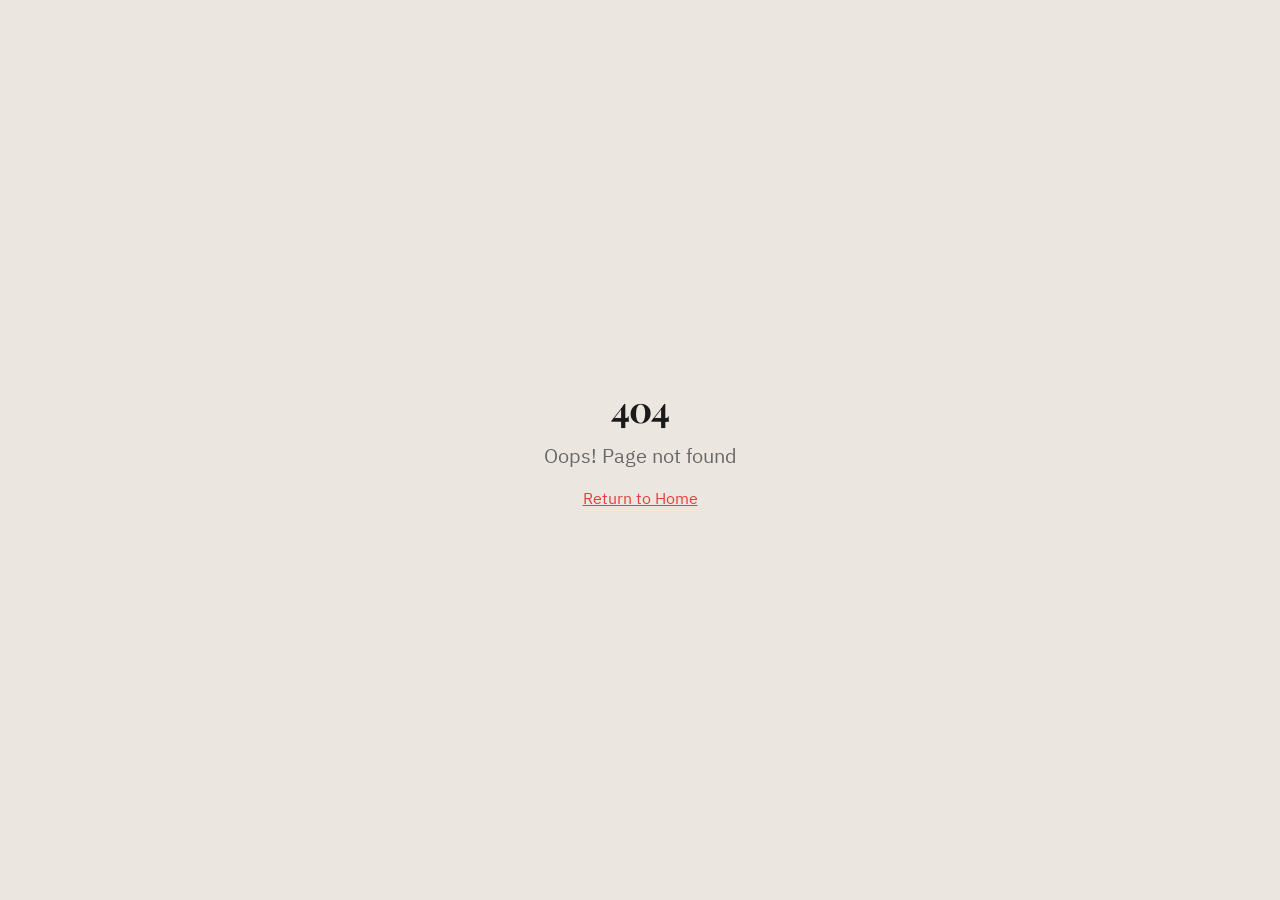
==== commit a1c462ef: "Fix FlowLanding root routing" ====
--- a/index.html
+++ b/index.html
@@ -16,7 +16,7 @@
   <meta property="og:image" content="https://storage.googleapis.com/gpt-engineer-file-uploads/eRBHeNOAOHTwqE3aV883YrBOnnd2/social-images/social-1772460694207-Generated_Image_February_01,_2026_-_11_06PM.webp">
   <meta name="twitter:image" content="https://storage.googleapis.com/gpt-engineer-file-uploads/eRBHeNOAOHTwqE3aV883YrBOnnd2/social-images/social-1772460694207-Generated_Image_February_01,_2026_-_11_06PM.webp">
   <meta name="twitter:card" content="summary_large_image">
-  <script type="module" crossorigin src="./assets/index-C-qss5Lx.js"></script>
+  <script type="module" crossorigin src="./assets/index-DrUYAb9G.js"></script>
   <link rel="stylesheet" crossorigin href="./assets/index-ZhoLn1GZ.css">
 </head>
 
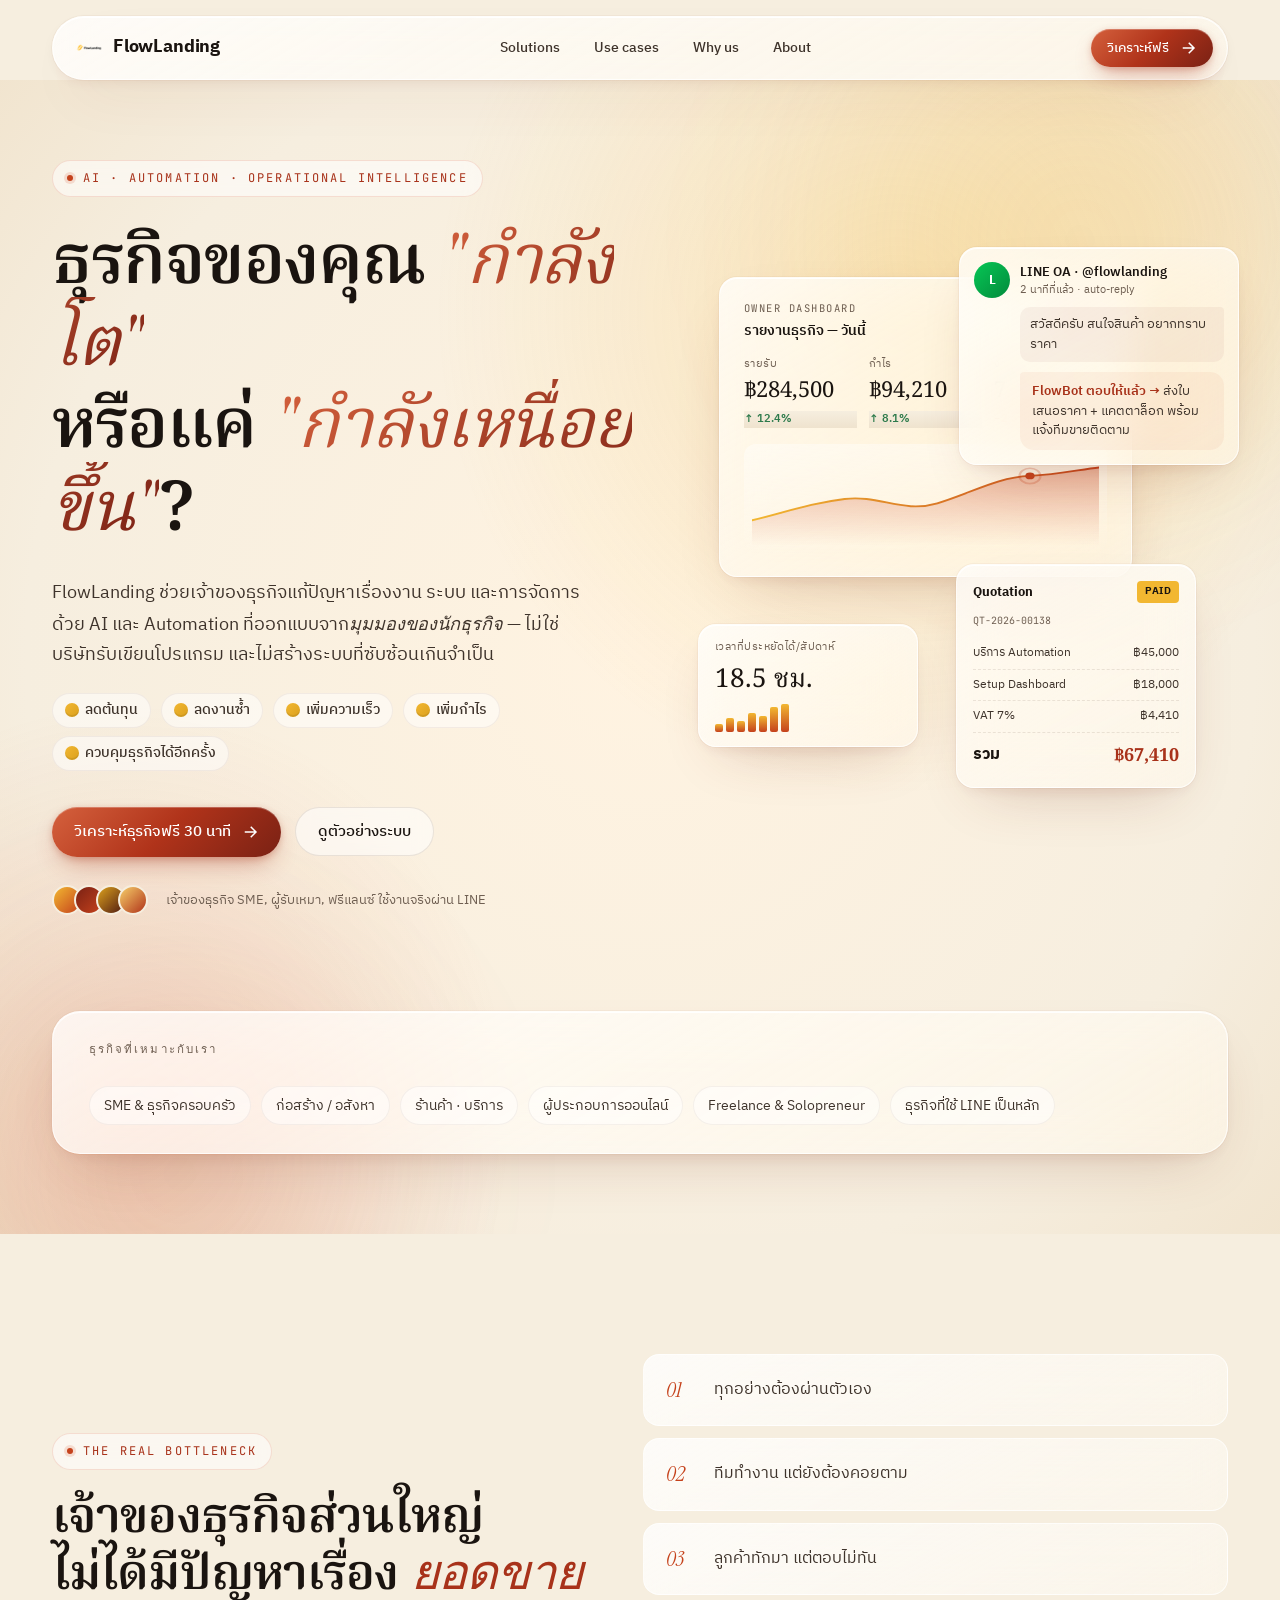
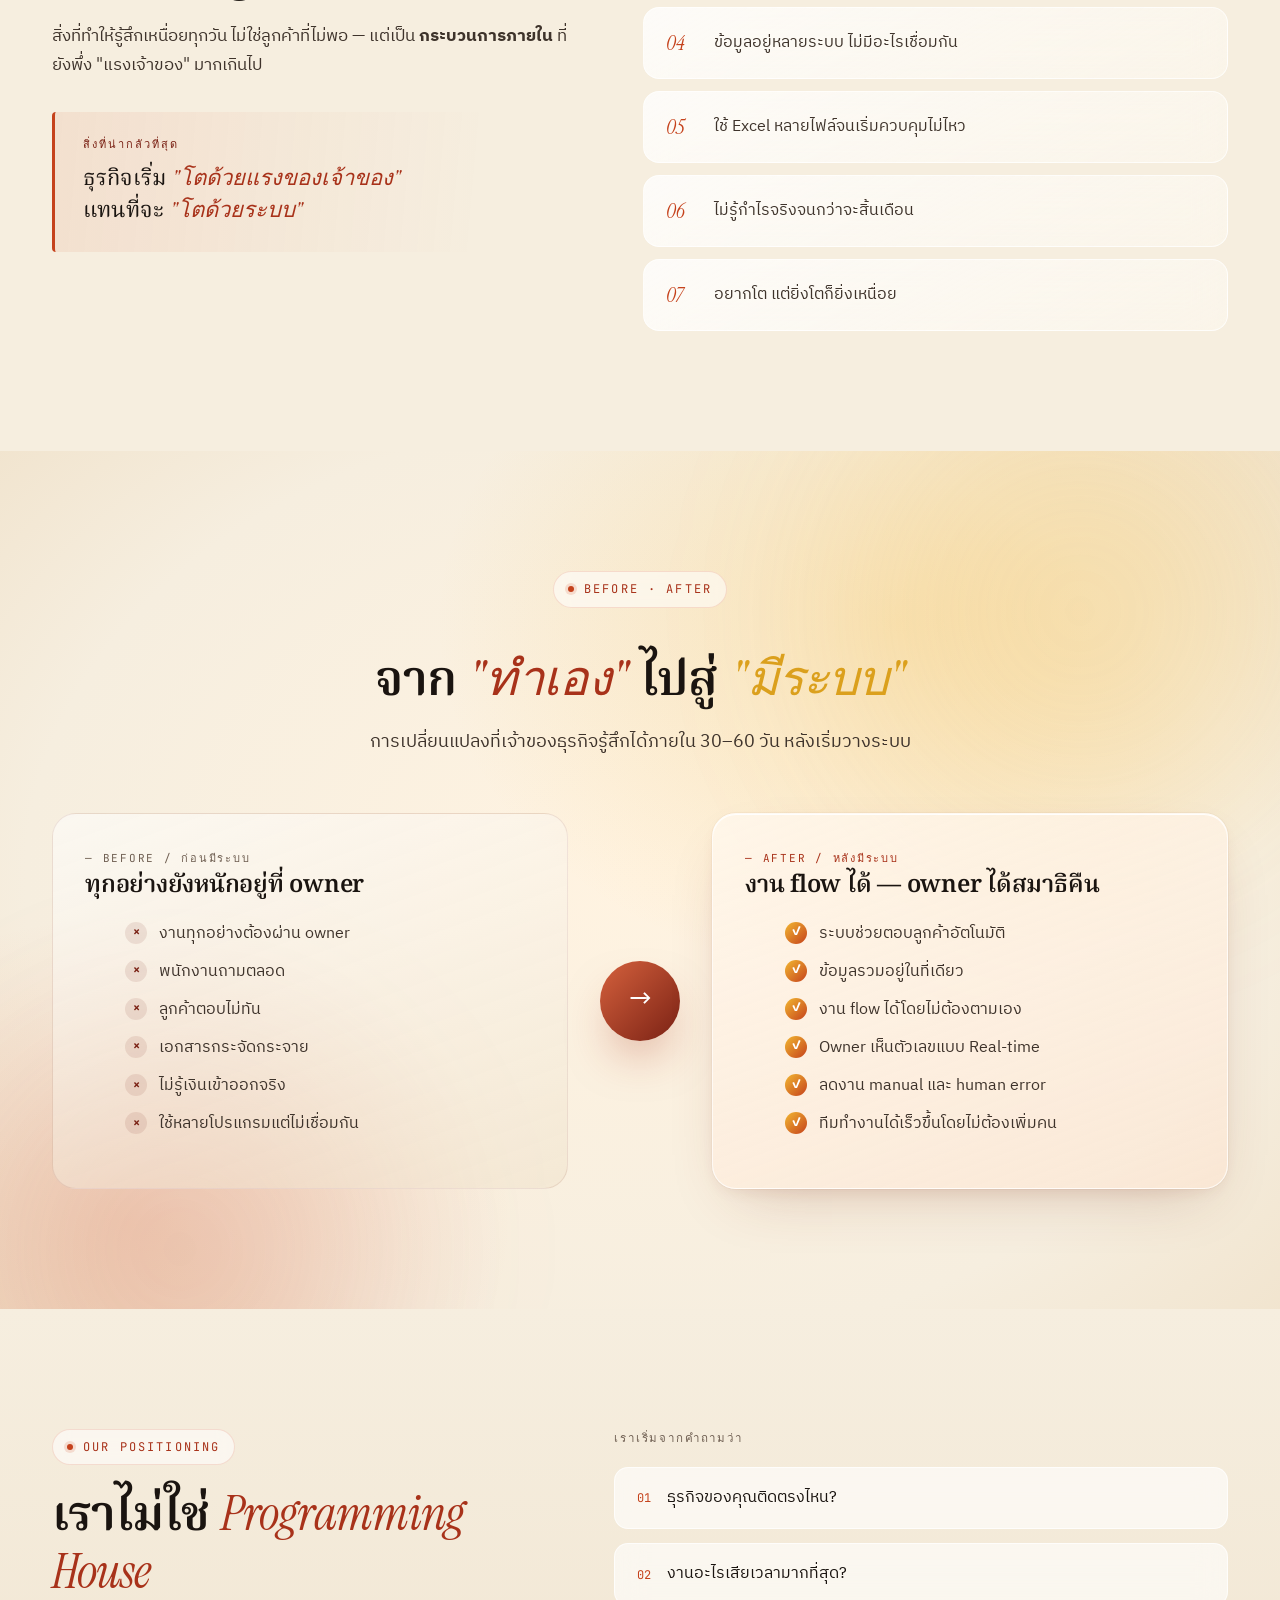
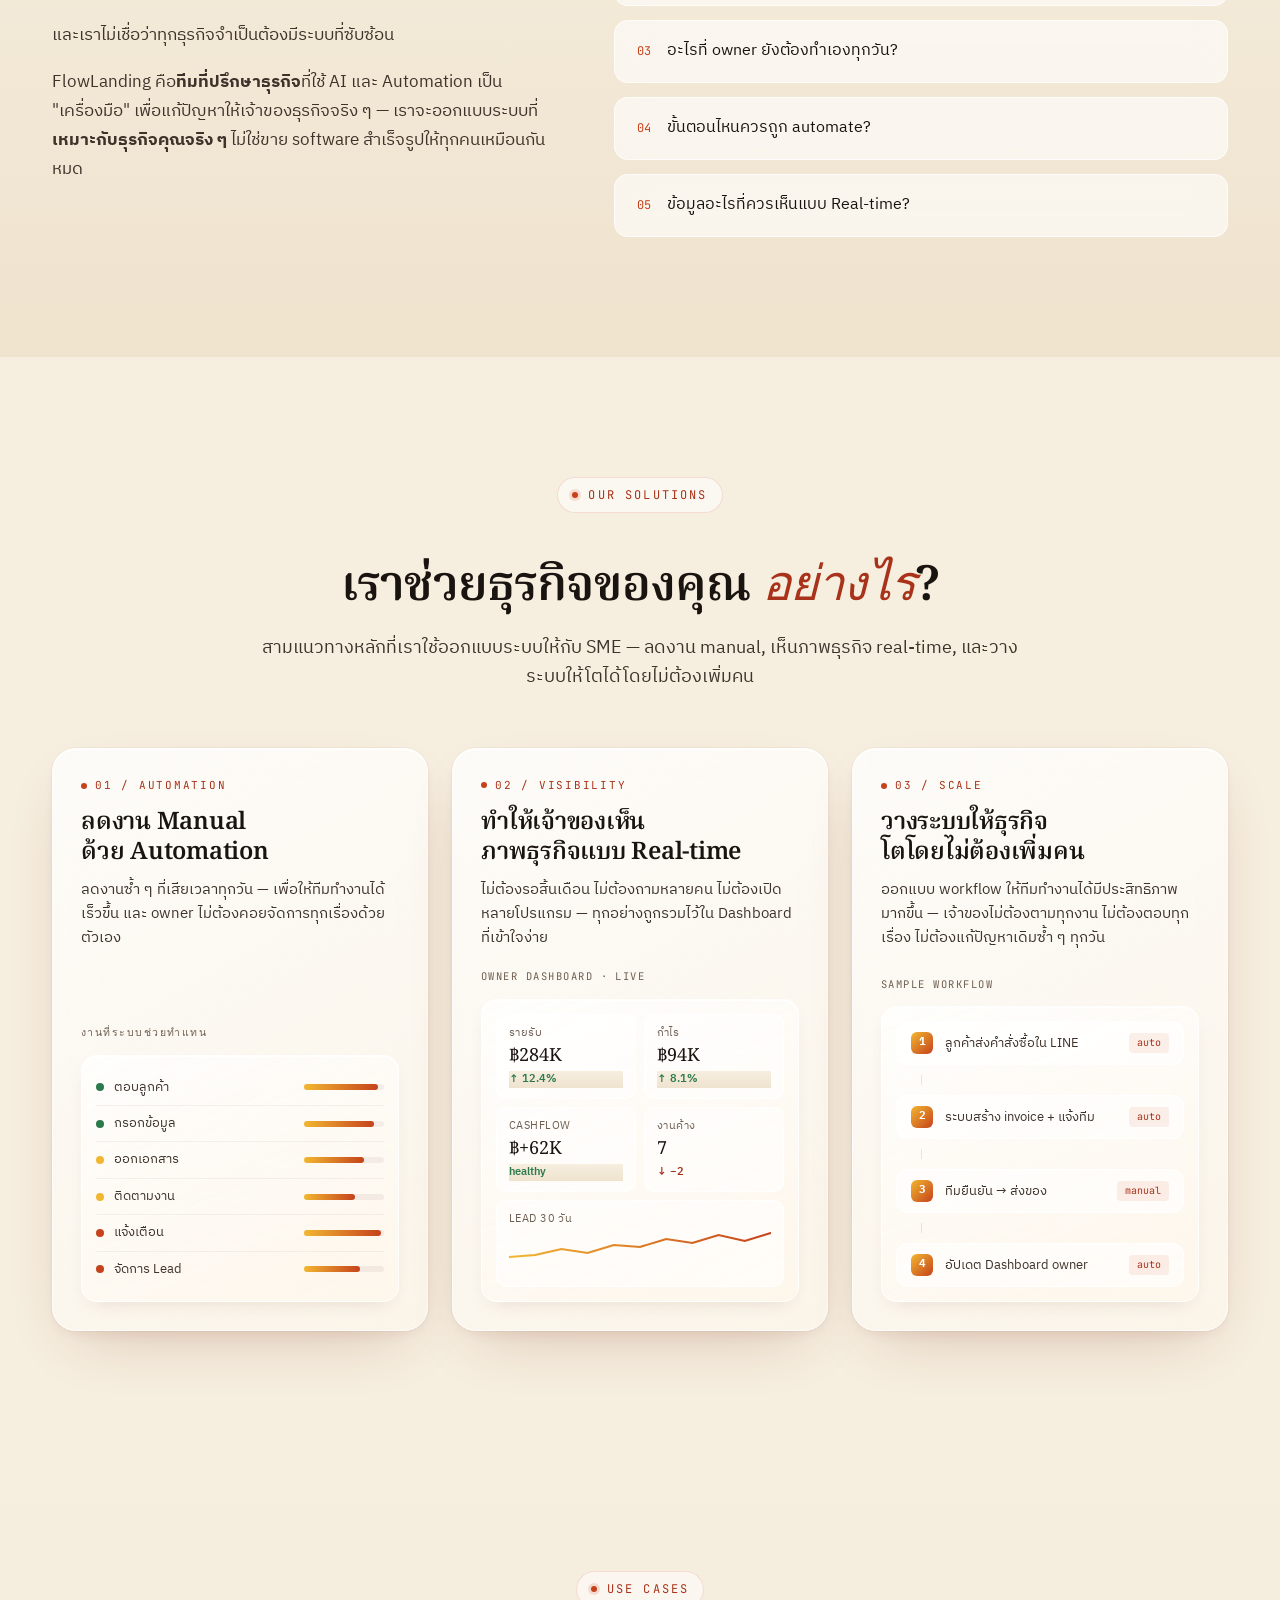
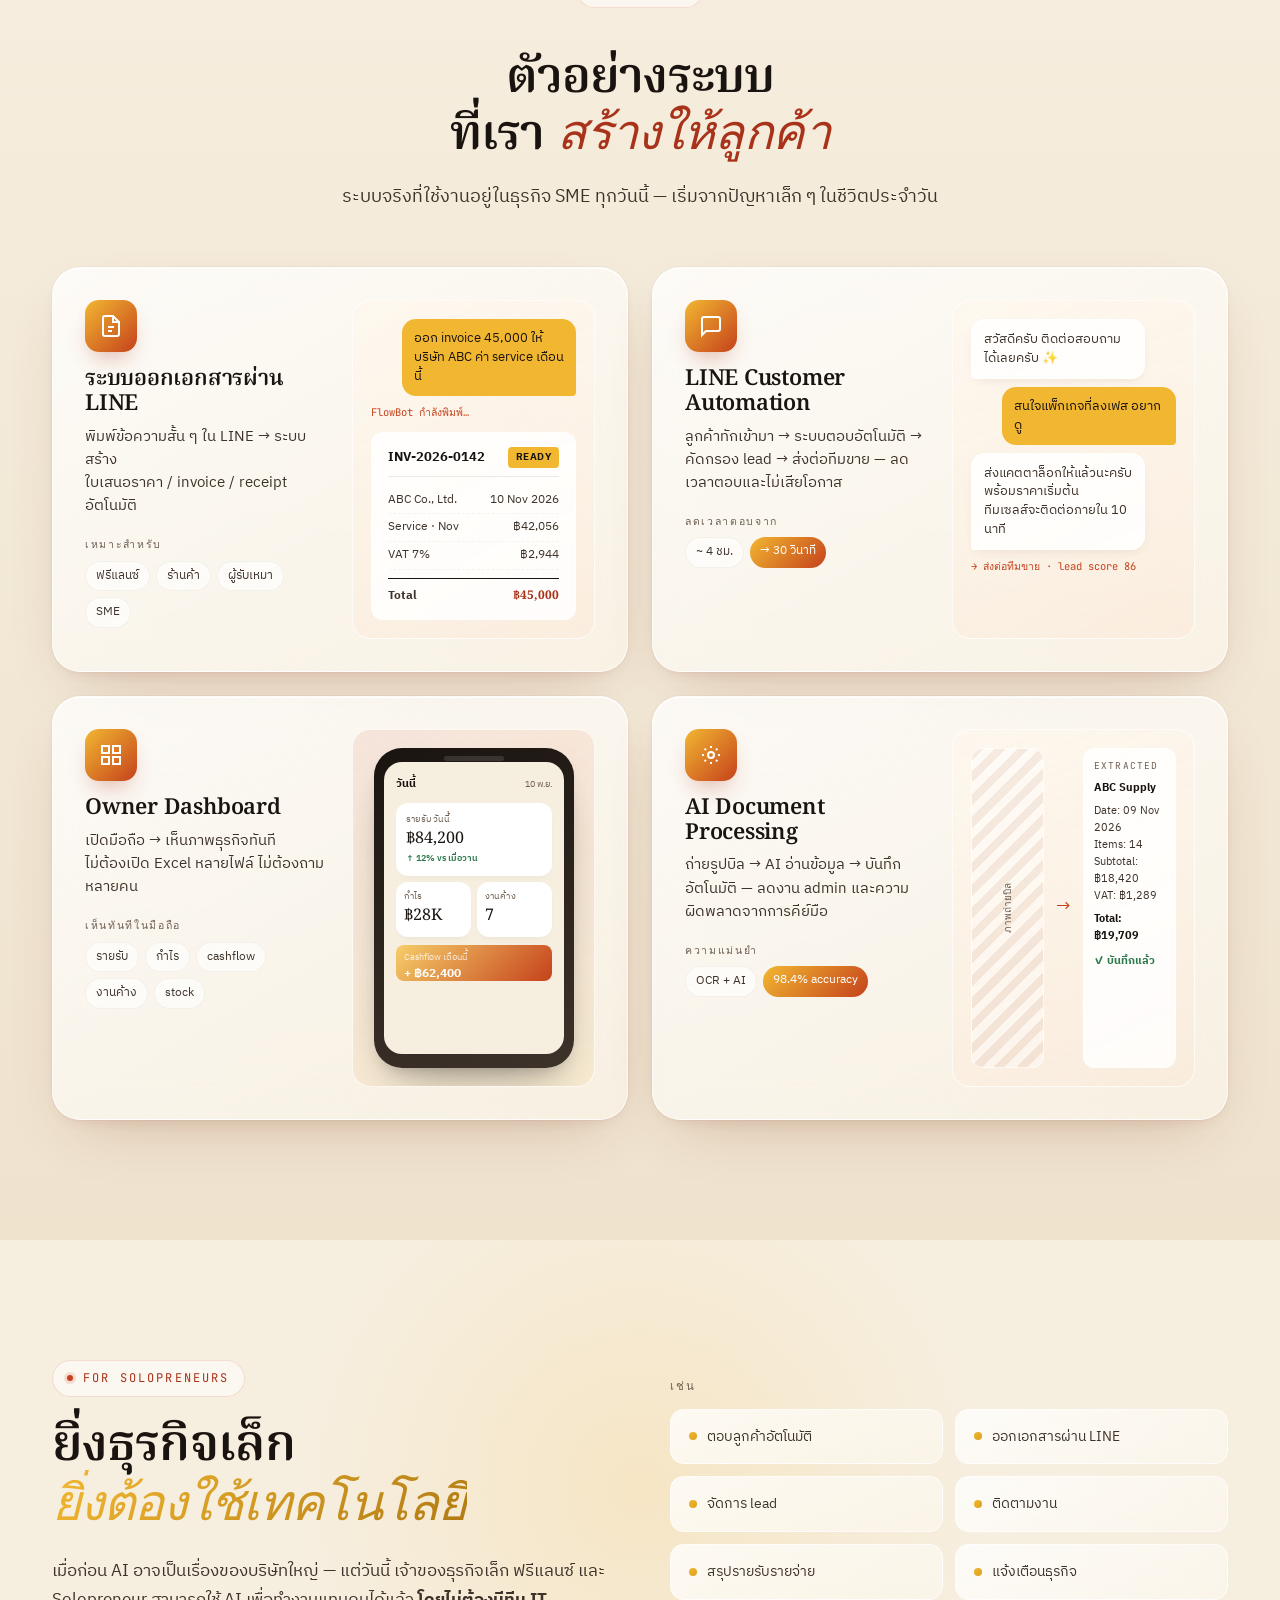
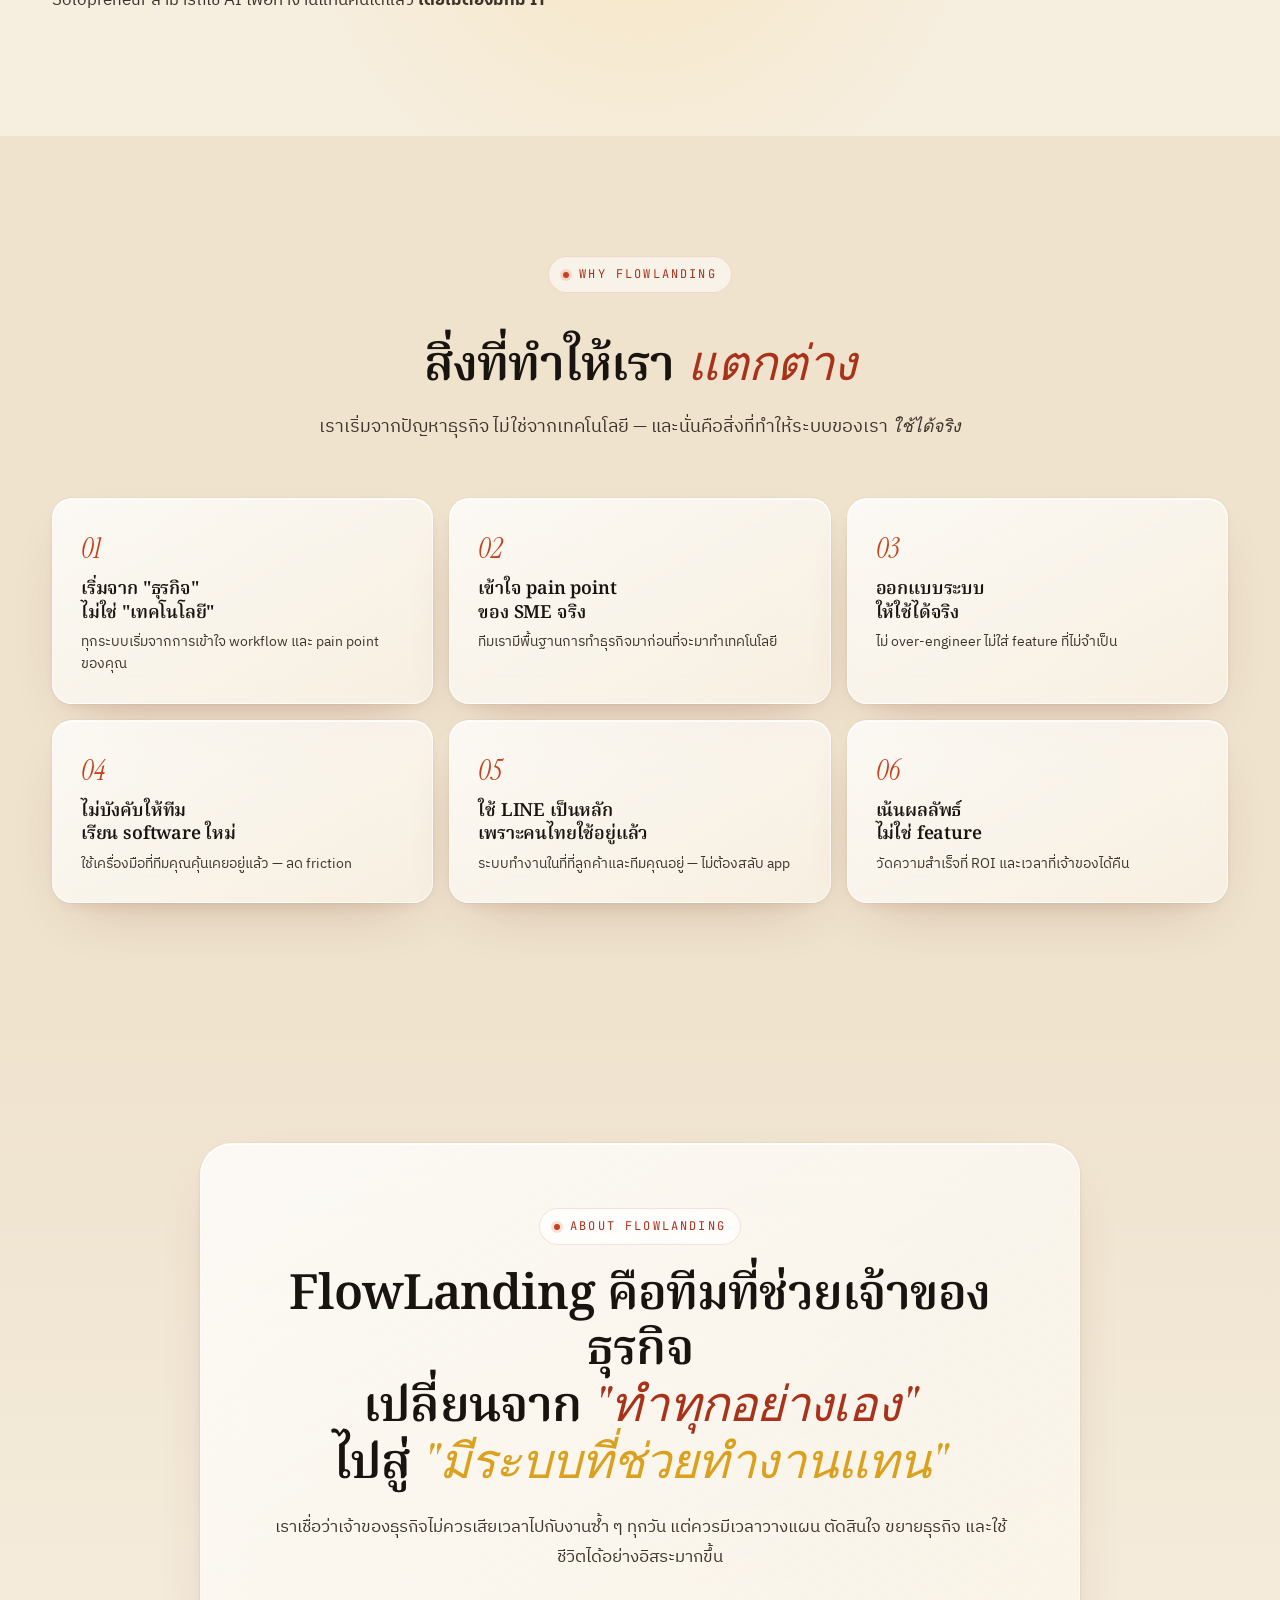
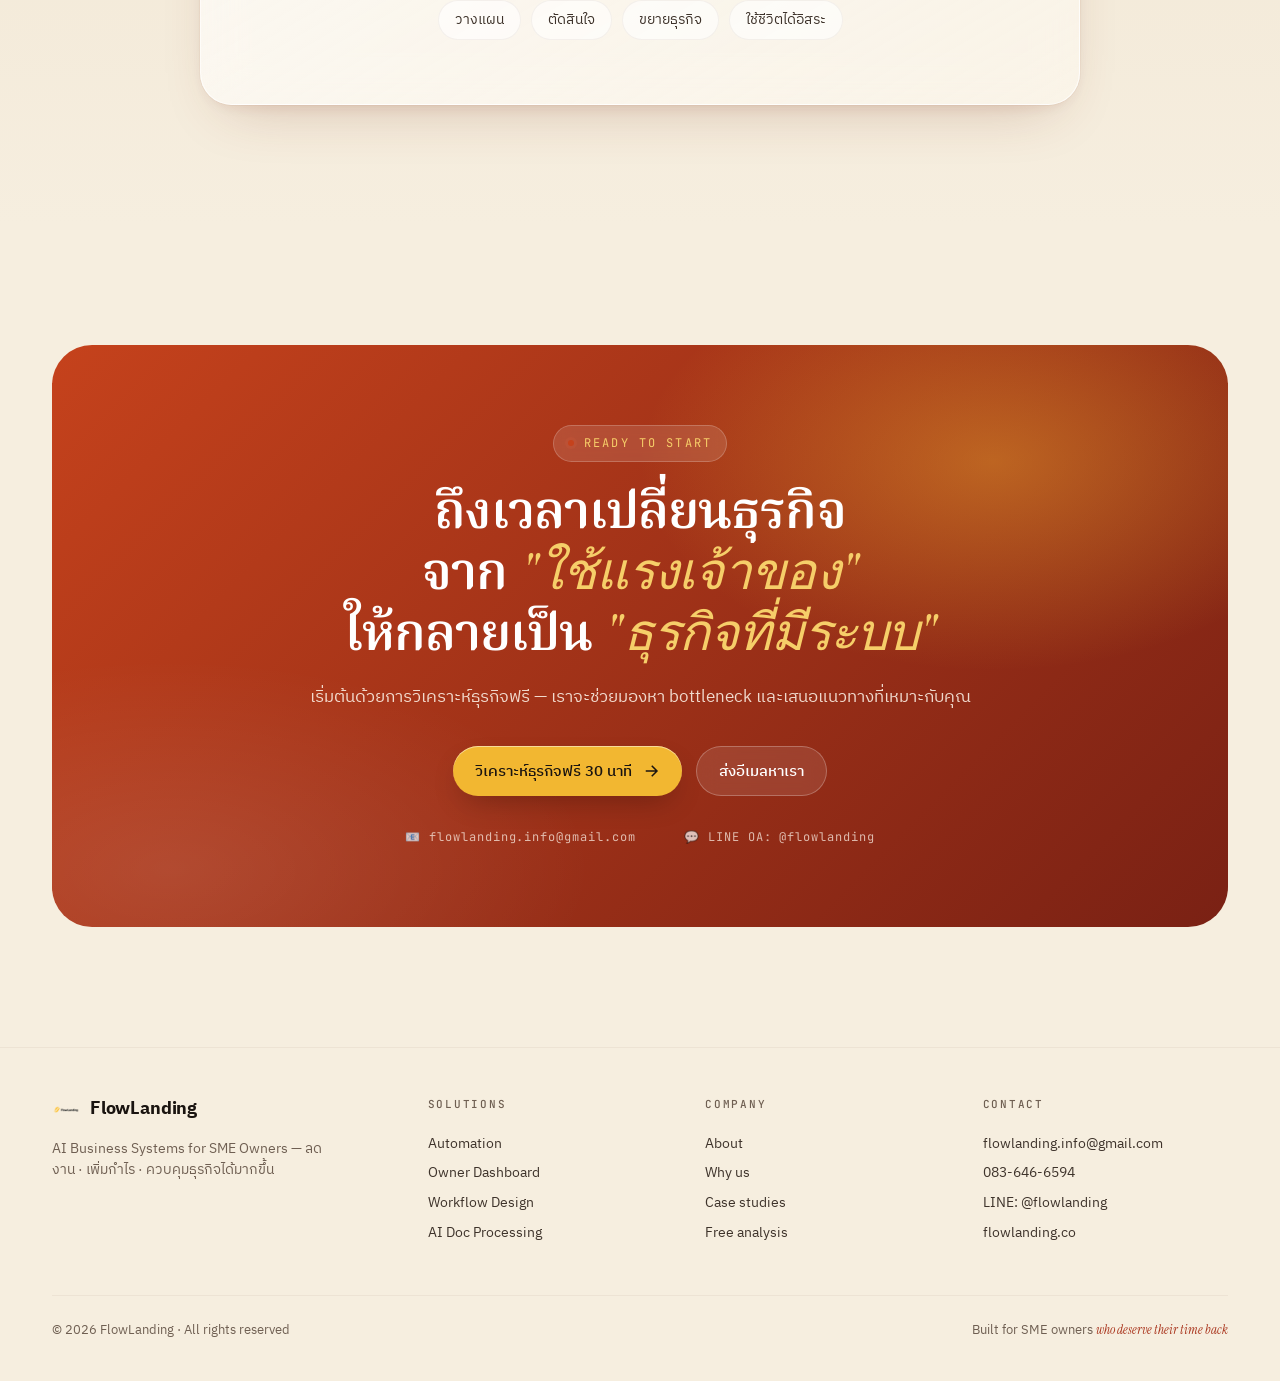
==== commit 80381ba6: "Replace site with new single-file landing page design Co-Authored-By: Claude Opus 4.6 <noreply@anthr" ====
--- a/index.html
+++ b/index.html
@@ -1,26 +1,1437 @@
 <!doctype html>
 <html lang="th">
-  <head>
-    <meta charset="UTF-8" />
-    <meta name="viewport" content="width=device-width, initial-scale=1.0" />
-    <title>FlowLanding — AI Business Systems สำหรับเจ้าของธุรกิจ SME</title>
-    <meta name="description" content="FlowLanding ออกแบบ AI Business Systems — Automation, Dashboard และที่ปรึกษาการเงินธุรกิจระดับ Institutional สำหรับ SME ไทยที่ต้องการเติบโตอย่างยั่งยืน">
-    <meta name="author" content="FlowLanding" />
-    
-    
-    <meta property="og:type" content="website" />
-    <meta property="og:title" content="FlowLanding — AI Automation สำหรับ SME ไทย">
-  <meta name="twitter:title" content="FlowLanding — AI Automation สำหรับ SME ไทย">
-  <meta property="og:description" content="FlowLanding ออกแบบระบบ AI Automation และแดชบอร์ดธุรกิจสำหรับ SME ไทย ให้เจ้าของรู้ตัวเลขแบบ Real-time ลดงาน Manual และเติบโตได้">
-  <meta name="twitter:description" content="FlowLanding ออกแบบระบบ AI Automation และแดชบอร์ดธุรกิจสำหรับ SME ไทย ให้เจ้าของรู้ตัวเลขแบบ Real-time ลดงาน Manual และเติบโตได้">
-  <meta property="og:image" content="https://storage.googleapis.com/gpt-engineer-file-uploads/eRBHeNOAOHTwqE3aV883YrBOnnd2/social-images/social-1772460694207-Generated_Image_February_01,_2026_-_11_06PM.webp">
-  <meta name="twitter:image" content="https://storage.googleapis.com/gpt-engineer-file-uploads/eRBHeNOAOHTwqE3aV883YrBOnnd2/social-images/social-1772460694207-Generated_Image_February_01,_2026_-_11_06PM.webp">
-  <meta name="twitter:card" content="summary_large_image">
-  <script type="module" crossorigin src="./assets/index-DrUYAb9G.js"></script>
-  <link rel="stylesheet" crossorigin href="./assets/index-ZhoLn1GZ.css">
+<head>
+<meta charset="utf-8" />
+<title>FlowLanding — AI Business Systems for SME Owners</title>
+<meta name="viewport" content="width=device-width,initial-scale=1" />
+<link rel="preconnect" href="https://fonts.googleapis.com" />
+<link rel="preconnect" href="https://fonts.gstatic.com" crossorigin />
+<link href="https://fonts.googleapis.com/css2?family=IBM+Plex+Sans+Thai:wght@300;400;500;600;700&family=Noto+Serif+Thai:wght@400;500;600;700&family=Instrument+Serif:ital@0;1&family=JetBrains+Mono:wght@400;500&display=swap" rel="stylesheet" />
+<style>
+  :root {
+    /* warm cream palette */
+    --cream-0: #FBF6EE;
+    --cream-1: #F6EEDF;
+    --cream-2: #EFE3CE;
+    --cream-3: #E6D5B8;
+
+    /* deep warm reds */
+    --red-50:  #FBEAE3;
+    --red-200: #EAB29C;
+    --red-400: #D5613D;
+    --red-500: #C5421C;
+    --red-600: #A8321A;
+    --red-700: #7A2114;
+    --red-800: #4F1A12;
+
+    /* luxury gold (from logo) */
+    --gold-300: #F6CE69;
+    --gold-400: #F2B731;
+    --gold-500: #DBA01D;
+    --gold-600: #B07A12;
+
+    /* charcoal text */
+    --ink-900: #1A1410;
+    --ink-700: #3E332B;
+    --ink-500: #6F5F52;
+    --ink-400: #8A7868;
+    --ink-300: #B0A293;
+
+    --line: rgba(64, 30, 18, 0.10);
+    --line-soft: rgba(64, 30, 18, 0.05);
+
+    --glass-bg: linear-gradient(150deg, rgba(255,255,255,0.78), rgba(255,251,243,0.50));
+    --glass-bg-tint: linear-gradient(150deg, rgba(255,247,236,0.85), rgba(252,229,210,0.55));
+    --glass-border: 1px solid rgba(255,255,255,0.7);
+    --glass-shadow:
+      0 1px 0 rgba(255,255,255,0.9) inset,
+      0 0 0 1px rgba(124, 50, 26, 0.04),
+      0 24px 60px -28px rgba(124, 50, 26, 0.30),
+      0 6px 18px -8px rgba(124, 50, 26, 0.14);
+
+    --grad-red: linear-gradient(135deg, #D5613D 0%, #B0331A 50%, #7A2114 100%);
+    --grad-warm: radial-gradient(60% 70% at 70% 20%, rgba(245,182,49,0.22), transparent 60%),
+                 radial-gradient(50% 60% at 10% 90%, rgba(213,97,61,0.18), transparent 60%),
+                 radial-gradient(80% 90% at 50% 50%, rgba(255,243,225,1) 0%, rgba(246,238,223,1) 60%, rgba(238,222,196,1) 100%);
+
+    --radius-lg: 28px;
+    --radius-md: 18px;
+    --radius-sm: 12px;
+  }
+
+  * { box-sizing: border-box; }
+  html, body { margin: 0; padding: 0; }
+  body {
+    font-family: "IBM Plex Sans Thai", "IBM Plex Sans", system-ui, sans-serif;
+    color: var(--ink-900);
+    background: var(--cream-1);
+    -webkit-font-smoothing: antialiased;
+    text-rendering: optimizeLegibility;
+    overflow-x: hidden;
+    line-height: 1.55;
+  }
+  ::selection { background: rgba(213,97,61,0.25); }
+
+  /* ambient warm canvas */
+  .canvas {
+    position: relative;
+    background: var(--grad-warm);
+    overflow: hidden;
+  }
+  .canvas::before, .canvas::after {
+    content: "";
+    position: absolute;
+    border-radius: 50%;
+    filter: blur(80px);
+    pointer-events: none;
+    opacity: 0.55;
+    z-index: 0;
+  }
+  .canvas::before {
+    width: 720px; height: 720px;
+    background: radial-gradient(circle, rgba(245,182,49,0.45), transparent 65%);
+    top: -200px; right: -160px;
+    animation: drift1 28s ease-in-out infinite alternate;
+  }
+  .canvas::after {
+    width: 640px; height: 640px;
+    background: radial-gradient(circle, rgba(213,97,61,0.40), transparent 65%);
+    bottom: -260px; left: -140px;
+    animation: drift2 34s ease-in-out infinite alternate;
+  }
+  @keyframes drift1 { from { transform: translate(0,0) } to { transform: translate(-60px, 80px) } }
+  @keyframes drift2 { from { transform: translate(0,0) } to { transform: translate(80px, -60px) } }
+
+  .wrap { max-width: 1240px; margin: 0 auto; padding: 0 32px; position: relative; z-index: 1; }
+  @media (max-width: 720px){ .wrap { padding: 0 22px; } }
+
+  /* type */
+  h1, h2, h3, h4 { font-family: "Noto Serif Thai", "Instrument Serif", serif; font-weight: 600; letter-spacing: -0.01em; line-height: 1.12; color: var(--ink-900); margin: 0; }
+  h1 { font-size: clamp(40px, 5.4vw, 76px); letter-spacing: -0.02em; }
+  h2 { font-size: clamp(30px, 3.8vw, 52px); letter-spacing: -0.018em; }
+  h3 { font-size: clamp(22px, 2.4vw, 30px); }
+  p { margin: 0; }
+  .eyebrow {
+    display: inline-flex; align-items: center; gap: 10px;
+    font-family: "JetBrains Mono", monospace;
+    font-size: 12px; letter-spacing: 0.18em; text-transform: uppercase;
+    color: var(--red-600);
+    padding: 8px 14px;
+    border-radius: 999px;
+    background: rgba(255,255,255,0.55);
+    border: 1px solid rgba(213,97,61,0.18);
+    backdrop-filter: blur(8px);
+  }
+  .eyebrow::before {
+    content: ""; width: 6px; height: 6px; border-radius: 50%;
+    background: var(--red-500); box-shadow: 0 0 0 3px rgba(213,97,61,0.18);
+  }
+
+  .ital { font-family: "Instrument Serif", serif; font-style: italic; font-weight: 400; }
+
+  /* buttons */
+  .btn {
+    display: inline-flex; align-items: center; gap: 10px;
+    padding: 16px 22px;
+    border-radius: 999px;
+    font: 500 15px/1 "IBM Plex Sans Thai", sans-serif;
+    cursor: pointer;
+    border: none;
+    text-decoration: none;
+    transition: transform .25s ease, box-shadow .25s ease, filter .25s ease;
+  }
+  .btn-primary {
+    color: #fff;
+    background: var(--grad-red);
+    box-shadow:
+      0 1px 0 rgba(255,255,255,0.25) inset,
+      0 12px 24px -8px rgba(168, 50, 26, 0.45),
+      0 2px 6px rgba(168, 50, 26, 0.25);
+  }
+  .btn-primary:hover { transform: translateY(-1px); filter: brightness(1.05); box-shadow: 0 1px 0 rgba(255,255,255,0.3) inset, 0 18px 30px -8px rgba(168,50,26,0.55); }
+  .btn-ghost {
+    color: var(--ink-900);
+    background: rgba(255,255,255,0.55);
+    border: 1px solid rgba(64,30,18,0.10);
+    backdrop-filter: blur(10px);
+  }
+  .btn-ghost:hover { background: rgba(255,255,255,0.75); }
+  .btn .arrow { width: 18px; height: 18px; display:inline-block; }
+
+  /* glass surface */
+  .glass {
+    background: var(--glass-bg);
+    border-radius: var(--radius-lg);
+    border: var(--glass-border);
+    backdrop-filter: blur(22px) saturate(140%);
+    -webkit-backdrop-filter: blur(22px) saturate(140%);
+    box-shadow: var(--glass-shadow);
+  }
+  .glass-sm { border-radius: var(--radius-md); }
+
+  /* ============ NAV ============ */
+  nav.top {
+    position: sticky; top: 16px; z-index: 50;
+    margin: 16px auto 0;
+    max-width: 1240px;
+    padding: 0 32px;
+  }
+  .nav-inner {
+    display: flex; align-items: center; justify-content: space-between;
+    padding: 12px 14px 12px 22px;
+    border-radius: 999px;
+    background: linear-gradient(150deg, rgba(255,255,255,0.78), rgba(255,251,243,0.55));
+    border: 1px solid rgba(255,255,255,0.7);
+    box-shadow: var(--glass-shadow);
+    backdrop-filter: blur(22px) saturate(140%);
+  }
+  .brand { display: flex; align-items: center; gap: 10px; font-weight: 700; font-size: 18px; letter-spacing: -0.01em; }
+  .brand img { width: 28px; height: 28px; }
+  .nav-links { display: flex; gap: 6px; align-items: center; }
+  .nav-links a {
+    color: var(--ink-700); text-decoration: none; font-size: 14px; font-weight: 500;
+    padding: 8px 14px; border-radius: 999px; transition: background .2s;
+  }
+  .nav-links a:hover { background: rgba(255,255,255,0.6); color: var(--ink-900); }
+  @media (max-width: 880px) { .nav-links { display:none; } }
+  nav.top .btn { padding: 10px 16px; font-size: 13px; }
+
+  /* ============ HERO ============ */
+  .hero { padding: 80px 0 120px; position: relative; }
+  .hero-grid {
+    display: grid;
+    grid-template-columns: 1.05fr 0.95fr;
+    gap: 60px;
+    align-items: center;
+  }
+  @media (max-width: 980px){ .hero-grid { grid-template-columns: 1fr; gap: 40px; } }
+  .hero h1 .accent {
+    background: linear-gradient(135deg, #D5613D, #7A2114);
+    -webkit-background-clip: text; background-clip: text; color: transparent;
+    font-family: "Instrument Serif", "Noto Serif Thai", serif;
+    font-style: italic;
+    font-weight: 400;
+  }
+  .hero-sub {
+    margin-top: 28px;
+    font-size: 18px;
+    color: var(--ink-700);
+    max-width: 540px;
+    line-height: 1.7;
+  }
+  .hero-bullets {
+    margin-top: 22px;
+    display: flex; flex-wrap: wrap; gap: 8px 10px;
+  }
+  .hero-bullets span {
+    display: inline-flex; align-items: center; gap: 6px;
+    font-size: 13.5px; font-weight: 500; color: var(--ink-700);
+    padding: 6px 12px; border-radius: 999px;
+    background: rgba(255,255,255,0.5);
+    border: 1px solid rgba(64,30,18,0.06);
+  }
+  .hero-bullets span::before {
+    content: ""; width: 14px; height: 14px; border-radius: 50%;
+    background: linear-gradient(135deg, #F2B731, #DBA01D);
+    box-shadow: inset 0 -2px 0 rgba(0,0,0,0.08);
+    flex: none;
+  }
+  .hero-cta { margin-top: 36px; display: flex; gap: 14px; flex-wrap: wrap; align-items: center; }
+  .hero-meta { display: flex; gap: 18px; align-items: center; margin-top: 28px; color: var(--ink-500); font-size: 13px; }
+  .avatars { display: flex; }
+  .avatars span {
+    width: 30px; height: 30px; border-radius: 50%;
+    border: 2px solid var(--cream-1);
+    background: linear-gradient(135deg, #F2B731, #C5421C);
+    margin-left: -8px;
+  }
+  .avatars span:first-child { margin-left: 0; }
+  .avatars span:nth-child(2) { background: linear-gradient(135deg, #7A2114, #C5421C); }
+  .avatars span:nth-child(3) { background: linear-gradient(135deg, #DBA01D, #4F1A12); }
+  .avatars span:nth-child(4) { background: linear-gradient(135deg, #F6CE69, #B0331A); }
+
+  /* hero dashboard cluster */
+  .cluster {
+    position: relative; width: 100%; min-height: 580px;
+    perspective: 1400px;
+  }
+  .float { animation: float 9s ease-in-out infinite; will-change: transform; }
+  .float.b { animation-duration: 11s; animation-delay: -3s; }
+  .float.c { animation-duration: 13s; animation-delay: -5s; }
+  .float.d { animation-duration: 10s; animation-delay: -1.5s; }
+  @keyframes float {
+    0%, 100% { transform: translateY(0) rotate(var(--r, 0deg)); }
+    50% { transform: translateY(-12px) rotate(calc(var(--r, 0deg) + 0.6deg)); }
+  }
+
+  .card {
+    position: absolute;
+    background: var(--glass-bg);
+    border-radius: var(--radius-md);
+    border: var(--glass-border);
+    backdrop-filter: blur(22px) saturate(140%);
+    box-shadow: var(--glass-shadow);
+    padding: 18px;
+  }
+
+  /* main hero dashboard */
+  .h-main { left: 4%; top: 30px; width: 78%; --r: -1.5deg; padding: 22px 24px; }
+  .h-main .head { display: flex; justify-content: space-between; align-items: center; margin-bottom: 14px; }
+  .h-main .title { font-weight: 600; font-size: 14px; color: var(--ink-900); }
+  .h-main .pill { font-size: 11px; padding: 4px 10px; border-radius: 999px; background: rgba(213,97,61,0.10); color: var(--red-600); font-weight: 600; }
+  .h-main .stats { display: grid; grid-template-columns: repeat(3, 1fr); gap: 12px; margin-bottom: 16px; }
+  .stat .label { font-size: 11px; color: var(--ink-500); letter-spacing: 0.04em; text-transform: uppercase; }
+  .stat .value { font-family: "Noto Serif Thai", serif; font-size: 22px; color: var(--ink-900); margin-top: 2px; }
+  .stat .delta { font-size: 11px; color: var(--red-500); font-weight: 600; margin-top: 2px; }
+  .stat .delta.pos { color: #2C7A4B; }
+
+  .chart {
+    height: 110px; position: relative;
+    background: linear-gradient(180deg, rgba(255,255,255,0.4), rgba(255,255,255,0.0));
+    border-radius: 12px; padding: 8px;
+    overflow: hidden;
+  }
+  .chart svg { width: 100%; height: 100%; display:block; }
+
+  /* hero secondary - LINE notification */
+  .h-line { right: -2%; top: 0; width: 280px; --r: 3deg; padding: 14px; }
+  .line-row { display: flex; align-items: flex-start; gap: 10px; }
+  .line-av { width: 36px; height: 36px; border-radius: 50%; background: linear-gradient(135deg, #06C755, #038A3C); display:flex; align-items:center; justify-content:center; color:#fff; font-weight:700; font-size: 13px; flex:none; }
+  .line-meta { font-size: 11px; color: var(--ink-500); }
+  .line-name { font-weight: 600; font-size: 13px; color: var(--ink-900); }
+  .line-msg { font-size: 13px; color: var(--ink-700); margin-top: 6px; line-height: 1.5; }
+  .line-bot { margin-top: 10px; padding: 10px 12px; background: rgba(213,97,61,0.07); border-radius: 14px; border-top-left-radius: 4px; font-size: 12.5px; color: var(--ink-700); }
+  .line-bot strong { color: var(--red-600); font-weight: 600; }
+
+  /* hero invoice card */
+  .h-invoice { right: 6%; bottom: 40px; width: 240px; --r: -3deg; padding: 16px; }
+  .h-invoice .doc-head { display: flex; justify-content: space-between; align-items: center; margin-bottom: 10px; }
+  .h-invoice .doc-head .tag { font-size: 10px; padding: 3px 8px; border-radius: 4px; background: var(--gold-400); color: var(--ink-900); font-weight: 700; letter-spacing: 0.04em; }
+  .h-invoice .doc-no { font-family: "JetBrains Mono", monospace; font-size: 10px; color: var(--ink-500); }
+  .h-invoice .doc-line { display: flex; justify-content: space-between; font-size: 12px; padding: 6px 0; border-bottom: 1px dashed var(--line); color: var(--ink-700); }
+  .h-invoice .doc-total { display: flex; justify-content: space-between; padding-top: 10px; font-weight: 700; }
+  .h-invoice .doc-total .num { font-family: "Noto Serif Thai", serif; color: var(--red-600); font-size: 18px; }
+
+  /* hero metric pill */
+  .h-metric { left: 0; bottom: 80px; width: 220px; --r: 2.4deg; padding: 14px 16px; }
+  .h-metric .ml { font-size: 11px; color: var(--ink-500); letter-spacing: 0.04em; text-transform: uppercase; }
+  .h-metric .mv { font-family: "Noto Serif Thai", serif; font-size: 26px; margin: 4px 0; }
+  .h-metric .mb { display: flex; gap: 3px; height: 28px; align-items: flex-end; }
+  .h-metric .mb i { display: block; width: 8px; background: linear-gradient(180deg, #F2B731, #C5421C); border-radius: 2px; }
+
+  @media (max-width: 980px){
+    .cluster { min-height: 480px; }
+    .h-main { width: 84%; }
+  }
+  @media (max-width: 600px){
+    .cluster { min-height: 420px; transform: scale(0.85); transform-origin: top center; }
+  }
+
+  /* ============ TRUST BAR ============ */
+  .trust {
+    margin-top: -60px; padding: 36px 0 80px; position: relative;
+  }
+  .trust-card { padding: 28px 36px; display: flex; gap: 28px; align-items: center; flex-wrap: wrap; }
+  .trust-label {
+    font-family: "JetBrains Mono", monospace; font-size: 11.5px; letter-spacing: 0.18em;
+    text-transform: uppercase; color: var(--ink-500); flex: none;
+  }
+  .trust-pills { display: flex; flex-wrap: wrap; gap: 10px; }
+  .trust-pills span {
+    padding: 8px 14px; border-radius: 999px;
+    background: rgba(255,255,255,0.5);
+    font-size: 14px; color: var(--ink-700);
+    border: 1px solid var(--line-soft);
+  }
+
+  /* ============ SECTION SCAFFOLD ============ */
+  section { position: relative; padding: 120px 0; }
+  section.tight { padding: 90px 0; }
+  .section-head { max-width: 760px; margin: 0 auto 56px; text-align: center; }
+  .section-head.left { margin: 0 0 56px; text-align: left; }
+  .section-head .eyebrow { margin-bottom: 22px; }
+  .section-head p { color: var(--ink-700); margin-top: 18px; font-size: 17.5px; line-height: 1.7; }
+
+  /* ============ PAIN ============ */
+  .pain { background: var(--cream-1); }
+  .pain-grid {
+    display: grid; grid-template-columns: 1fr 1.1fr; gap: 60px; align-items: center;
+  }
+  @media (max-width: 880px){ .pain-grid { grid-template-columns: 1fr; gap: 40px; } }
+  .pain-list { display: flex; flex-direction: column; gap: 12px; }
+  .pain-item {
+    display: flex; align-items: center; gap: 16px;
+    padding: 18px 22px;
+    background: var(--glass-bg);
+    border: var(--glass-border);
+    border-radius: 16px;
+    backdrop-filter: blur(18px);
+    transition: transform .25s;
+  }
+  .pain-item:hover { transform: translateX(6px); }
+  .pain-num {
+    flex: none;
+    font-family: "Instrument Serif", serif;
+    font-size: 22px; font-style: italic;
+    color: var(--red-500);
+    width: 32px;
+  }
+  .pain-text { color: var(--ink-700); font-size: 15.5px; }
+  .pain-quote {
+    margin-top: 32px;
+    padding: 24px 28px;
+    border-left: 3px solid var(--red-500);
+    background: linear-gradient(95deg, rgba(213,97,61,0.10), rgba(213,97,61,0.0) 80%);
+    border-radius: 4px 16px 16px 4px;
+  }
+  .pain-quote .label { font-family: "JetBrains Mono", monospace; font-size: 11px; letter-spacing: 0.18em; text-transform: uppercase; color: var(--red-700); }
+  .pain-quote .text { margin-top: 10px; font-family: "Noto Serif Thai", serif; font-size: 22px; line-height: 1.4; color: var(--ink-900); }
+  .pain-quote .text em { font-family: "Instrument Serif", serif; font-style: italic; color: var(--red-600); }
+
+  /* ============ BEFORE/AFTER ============ */
+  .ba-grid { display: grid; grid-template-columns: 1fr auto 1fr; gap: 32px; align-items: stretch; }
+  @media (max-width: 880px) { .ba-grid { grid-template-columns: 1fr; } .ba-arrow { display: none; } }
+  .ba-card { padding: 36px 32px; border-radius: 24px; }
+  .ba-before {
+    background: linear-gradient(160deg, rgba(255,255,255,0.55), rgba(238,224,200,0.45));
+    border: 1px solid rgba(122, 33, 20, 0.10);
+  }
+  .ba-after {
+    background: linear-gradient(160deg, rgba(255,247,236,0.85), rgba(252,229,210,0.65));
+    border: 1px solid rgba(255,255,255,0.7);
+    box-shadow: var(--glass-shadow);
+  }
+  .ba-card h3 { font-size: 24px; margin-bottom: 6px; }
+  .ba-tag { font-family: "JetBrains Mono", monospace; font-size: 11px; letter-spacing: 0.16em; text-transform: uppercase; color: var(--ink-500); }
+  .ba-after .ba-tag { color: var(--red-600); }
+  .ba-list { margin-top: 22px; display: flex; flex-direction: column; gap: 14px; }
+  .ba-list li { list-style: none; display:flex; gap: 12px; align-items: flex-start; font-size: 15.5px; color: var(--ink-700); }
+  .ba-list li .icon {
+    flex: none; width: 22px; height: 22px; border-radius: 50%;
+    display: flex; align-items: center; justify-content: center;
+    margin-top: 1px;
+    font-size: 12px; font-weight: 700;
+  }
+  .ba-before .icon { background: rgba(122,33,20,0.10); color: var(--red-700); }
+  .ba-after .icon { background: linear-gradient(135deg, #F2B731, #C5421C); color: white; }
+  .ba-arrow {
+    align-self: center;
+    width: 80px; height: 80px;
+    border-radius: 50%;
+    background: linear-gradient(135deg, #D5613D, #7A2114);
+    color: white; font-size: 28px; display: flex; align-items: center; justify-content: center;
+    box-shadow: 0 24px 48px -16px rgba(168,50,26,0.5);
+  }
+
+  /* ============ POSITIONING ============ */
+  .pos { background: linear-gradient(180deg, var(--cream-1) 0%, var(--cream-2) 100%); }
+  .pos-grid { display: grid; grid-template-columns: 0.9fr 1.1fr; gap: 60px; align-items: start; }
+  @media (max-width:880px){ .pos-grid { grid-template-columns: 1fr; } }
+  .pos h2 .ital { color: var(--red-600); }
+  .pos-questions { display: flex; flex-direction: column; gap: 14px; counter-reset: q; }
+  .pos-q {
+    padding: 18px 22px;
+    border-radius: 14px;
+    background: rgba(255,255,255,0.6);
+    border: 1px solid rgba(255,255,255,0.7);
+    backdrop-filter: blur(14px);
+    display: flex; gap: 16px; align-items: center;
+    transition: transform .25s, background .25s;
+  }
+  .pos-q:hover { transform: translateY(-2px); background: rgba(255,255,255,0.8); }
+  .pos-q::before {
+    counter-increment: q;
+    content: counter(q, decimal-leading-zero);
+    font-family: "JetBrains Mono", monospace;
+    color: var(--red-500);
+    font-size: 12px;
+    flex: none;
+  }
+
+  /* ============ SOLUTION ============ */
+  .sol { background: var(--cream-1); }
+  .sol-grid { display: grid; grid-template-columns: repeat(3, 1fr); gap: 24px; }
+  @media (max-width: 980px){ .sol-grid { grid-template-columns: 1fr; } }
+  .sol-card {
+    padding: 28px;
+    border-radius: 24px;
+    background: var(--glass-bg);
+    border: var(--glass-border);
+    backdrop-filter: blur(22px);
+    box-shadow: var(--glass-shadow);
+    display: flex; flex-direction: column;
+    min-height: 460px;
+    transition: transform .35s ease, box-shadow .35s ease;
+  }
+  .sol-card:hover { transform: translateY(-6px); }
+  .sol-tag {
+    display: inline-flex; align-items: center; gap: 8px;
+    font-family: "JetBrains Mono", monospace; font-size: 11px; letter-spacing: 0.16em;
+    text-transform: uppercase; color: var(--red-600);
+  }
+  .sol-tag::before { content: ""; width: 6px; height: 6px; border-radius: 50%; background: var(--red-500); }
+  .sol-card h3 { margin-top: 14px; font-size: 24px; line-height: 1.25; }
+  .sol-card > p { color: var(--ink-700); margin-top: 10px; font-size: 15px; line-height: 1.6; }
+  .sol-mock {
+    margin-top: auto;
+    padding-top: 18px;
+  }
+  .mini-mock {
+    margin-top: 14px;
+    background: linear-gradient(160deg, rgba(255,255,255,0.7), rgba(255,247,236,0.55));
+    border: 1px solid rgba(255,255,255,0.8);
+    border-radius: 16px;
+    padding: 14px;
+    box-shadow: 0 1px 0 rgba(255,255,255,0.9) inset, 0 8px 20px -10px rgba(124,50,26,0.18);
+  }
+  .mini-mock .row { display: flex; align-items: center; gap: 10px; padding: 8px 0; border-bottom: 1px solid var(--line-soft); font-size: 12.5px; color: var(--ink-700); }
+  .mini-mock .row:last-child { border-bottom: 0; }
+  .mini-mock .row .dot { width: 8px; height: 8px; border-radius: 50%; background: var(--gold-400); flex: none; }
+  .mini-mock .row .dot.r { background: var(--red-500); }
+  .mini-mock .row .dot.g { background: #2C7A4B; }
+  .mini-mock .meter { margin-left: auto; width: 80px; height: 6px; background: rgba(64,30,18,0.06); border-radius: 999px; position: relative; }
+  .mini-mock .meter i { position: absolute; left: 0; top: 0; bottom: 0; border-radius: 999px; background: linear-gradient(90deg, #F2B731, #C5421C); }
+
+  /* dashboard mock for solution 2 */
+  .sol-dash { display: grid; grid-template-columns: repeat(2, 1fr); gap: 8px; }
+  .sol-dash .cell {
+    background: rgba(255,255,255,0.55);
+    border-radius: 10px;
+    padding: 10px 12px;
+    border: 1px solid rgba(255,255,255,0.8);
+  }
+  .sol-dash .cell .lbl { font-size: 10.5px; color: var(--ink-500); letter-spacing: 0.04em; text-transform: uppercase; }
+  .sol-dash .cell .val { font-family: "Noto Serif Thai", serif; font-size: 18px; color: var(--ink-900); margin-top: 2px; }
+  .sol-dash .cell .pos { color: #2C7A4B; font-size: 11px; font-weight: 600; }
+  .sol-dash .cell .neg { color: var(--red-600); font-size: 11px; font-weight: 600; }
+  .sol-dash .cell.full { grid-column: span 2; }
+  .sol-dash svg { width: 100%; height: 40px; }
+
+  /* workflow mock for solution 3 */
+  .flow { display: flex; flex-direction: column; gap: 10px; }
+  .flow .step {
+    display: flex; align-items: center; gap: 12px;
+    padding: 10px 14px;
+    background: rgba(255,255,255,0.6);
+    border: 1px solid rgba(255,255,255,0.8);
+    border-radius: 12px;
+    font-size: 13px; color: var(--ink-700);
+  }
+  .flow .step .n {
+    width: 22px; height: 22px; border-radius: 6px; flex: none;
+    display: flex; align-items: center; justify-content: center;
+    background: linear-gradient(135deg, #F2B731, #C5421C);
+    color: #fff; font-size: 11px; font-weight: 700;
+  }
+  .flow .step .auto { margin-left: auto; font-family: "JetBrains Mono", monospace; font-size: 10px; color: var(--red-600); padding: 2px 8px; background: rgba(213,97,61,0.10); border-radius: 4px; }
+  .flow .conn { width: 1px; height: 10px; margin-left: 25px; background: var(--line); }
+
+  /* ============ USE CASES ============ */
+  .uc { background: linear-gradient(180deg, var(--cream-1), var(--cream-2)); }
+  .uc-grid { display: grid; grid-template-columns: repeat(2, 1fr); gap: 24px; }
+  @media (max-width: 880px){ .uc-grid { grid-template-columns: 1fr; } }
+  .uc-card {
+    padding: 32px;
+    border-radius: 28px;
+    background: var(--glass-bg);
+    border: var(--glass-border);
+    backdrop-filter: blur(22px);
+    box-shadow: var(--glass-shadow);
+    display: grid;
+    grid-template-columns: 1fr 1fr;
+    gap: 24px;
+    align-items: stretch;
+    overflow: hidden;
+  }
+  @media (max-width: 600px){ .uc-card { grid-template-columns: 1fr; } }
+  .uc-info h3 { font-size: 22px; }
+  .uc-icon {
+    width: 52px; height: 52px; border-radius: 14px;
+    display: flex; align-items: center; justify-content: center;
+    background: linear-gradient(135deg, #F2B731, #C5421C);
+    color: #fff;
+    margin-bottom: 16px;
+    box-shadow: 0 12px 24px -10px rgba(168,50,26,0.45);
+  }
+  .uc-icon svg { width: 24px; height: 24px; }
+  .uc-info > p { color: var(--ink-700); margin-top: 8px; font-size: 14.5px; line-height: 1.6; }
+  .uc-fits { margin-top: 18px; }
+  .uc-fits .ftitle { font-family: "JetBrains Mono", monospace; font-size: 10.5px; letter-spacing: 0.16em; text-transform: uppercase; color: var(--ink-500); margin-bottom: 8px; }
+  .uc-fits .fpills { display: flex; flex-wrap: wrap; gap: 6px; }
+  .uc-fits .fpills span { padding: 5px 10px; border-radius: 999px; background: rgba(255,255,255,0.6); border: 1px solid var(--line-soft); font-size: 12px; color: var(--ink-700); }
+
+  .uc-mock {
+    background: linear-gradient(160deg, rgba(255,247,236,0.6), rgba(252,229,210,0.4));
+    border-radius: 18px;
+    padding: 18px;
+    border: 1px solid rgba(255,255,255,0.7);
+    position: relative;
+    overflow: hidden;
+    min-height: 240px;
+  }
+
+  /* LINE chat mock */
+  .chat { display: flex; flex-direction: column; gap: 8px; font-size: 13px; }
+  .chat .b { padding: 10px 12px; border-radius: 14px; max-width: 85%; line-height: 1.45; }
+  .chat .me { align-self: flex-end; background: var(--gold-400); color: var(--ink-900); border-bottom-right-radius: 4px; }
+  .chat .bot { align-self: flex-start; background: rgba(255,255,255,0.85); color: var(--ink-700); border: 1px solid rgba(255,255,255,0.9); border-bottom-left-radius: 4px; box-shadow: 0 4px 12px -6px rgba(124,50,26,0.18); }
+  .chat .typing { font-family: "JetBrains Mono", monospace; font-size: 10.5px; color: var(--red-500); }
+
+  /* doc mock */
+  .doc {
+    background: rgba(255,255,255,0.85);
+    border-radius: 12px;
+    padding: 14px 16px;
+    border: 1px solid rgba(255,255,255,0.9);
+    font-size: 12px;
+    color: var(--ink-700);
+  }
+  .doc .dh { display: flex; justify-content: space-between; align-items: center; margin-bottom: 10px; padding-bottom: 8px; border-bottom: 1px solid var(--line); }
+  .doc .dh strong { font-size: 13px; color: var(--ink-900); }
+  .doc .dh .tag { font-size: 9.5px; padding: 3px 8px; border-radius: 4px; background: var(--gold-400); color: var(--ink-900); font-weight: 700; letter-spacing: 0.04em; }
+  .doc .dr { display: flex; justify-content: space-between; padding: 4px 0; border-bottom: 1px dashed var(--line-soft); }
+  .doc .dr:last-of-type { border-bottom: 0; }
+  .doc .dt { display: flex; justify-content: space-between; margin-top: 8px; padding-top: 8px; border-top: 1.5px solid var(--ink-900); font-weight: 700; }
+  .doc .dt .num { font-family: "Noto Serif Thai", serif; color: var(--red-600); }
+
+  /* phone mock for owner dashboard */
+  .phone {
+    margin: 0 auto;
+    width: 200px; height: 320px;
+    background: linear-gradient(160deg, #1A1410, #3E332B);
+    border-radius: 28px;
+    padding: 14px 10px;
+    box-shadow: 0 24px 48px -20px rgba(0,0,0,0.4), 0 8px 16px -8px rgba(0,0,0,0.2);
+    position: relative;
+  }
+  .phone::before { content:""; position: absolute; top: 8px; left: 50%; transform: translateX(-50%); width: 60px; height: 5px; border-radius: 4px; background: rgba(255,255,255,0.12); }
+  .phone-screen {
+    background: var(--cream-1);
+    border-radius: 18px;
+    height: 100%;
+    padding: 14px 12px 10px;
+    overflow: hidden;
+  }
+  .phs-head { display: flex; justify-content: space-between; align-items: center; margin-bottom: 10px; }
+  .phs-head .t { font-size: 11px; font-weight: 700; }
+  .phs-head .d { font-size: 9px; color: var(--ink-500); }
+  .phs-stat { background: white; border-radius: 12px; padding: 10px; margin-bottom: 6px; box-shadow: 0 4px 8px -4px rgba(0,0,0,0.06); }
+  .phs-stat .l { font-size: 9px; color: var(--ink-500); text-transform: uppercase; letter-spacing: 0.05em; }
+  .phs-stat .v { font-family: "Noto Serif Thai", serif; font-size: 16px; color: var(--ink-900); }
+  .phs-stat .b { font-size: 9px; color: #2C7A4B; font-weight: 600; }
+  .phs-row { display: flex; gap: 6px; margin-top: 6px; }
+  .phs-row .phs-stat { flex: 1; margin-bottom: 0; padding: 8px; }
+  .phs-bar { height: 36px; margin-top: 8px; border-radius: 8px; background: linear-gradient(135deg, #F6CE69, #C5421C); position: relative; overflow: hidden; padding: 6px 8px; color: white; }
+  .phs-bar .l { font-size: 9px; opacity: 0.8; }
+  .phs-bar .v { font-size: 12px; font-weight: 700; }
+
+  /* doc AI mock */
+  .docai { display: flex; gap: 12px; align-items: stretch; height: 100%; }
+  .docai .photo {
+    flex: 1;
+    background: repeating-linear-gradient(135deg, rgba(122,33,20,0.06) 0px, rgba(122,33,20,0.06) 8px, rgba(255,255,255,0.4) 8px, rgba(255,255,255,0.4) 16px);
+    border-radius: 12px;
+    border: 1px solid rgba(255,255,255,0.7);
+    position: relative;
+    display: flex; align-items: center; justify-content: center;
+  }
+  .docai .photo .label { font-family: "JetBrains Mono", monospace; font-size: 10px; color: var(--ink-500); transform: rotate(-90deg); }
+  .docai .arrow { align-self: center; font-size: 18px; color: var(--red-500); }
+  .docai .out { flex: 1; background: rgba(255,255,255,0.85); border-radius: 12px; padding: 10px; font-size: 11px; color: var(--ink-700); border: 1px solid rgba(255,255,255,0.9); }
+  .docai .out strong { color: var(--ink-900); }
+  .docai .out .ok { color: #2C7A4B; font-weight: 700; }
+
+  /* ============ SOLOPRENEUR ============ */
+  .solo { background: var(--cream-1); position: relative; overflow: hidden; }
+  .solo::before {
+    content: ""; position: absolute; top: 50%; left: 50%; transform: translate(-50%,-50%);
+    width: 800px; height: 800px;
+    background: radial-gradient(circle, rgba(245,182,49,0.15), transparent 60%);
+    z-index: 0;
+  }
+  .solo-grid { display: grid; grid-template-columns: 1fr 1fr; gap: 60px; align-items: center; position: relative; z-index: 1; }
+  @media (max-width: 880px){ .solo-grid { grid-template-columns: 1fr; } }
+  .solo h2 { font-size: clamp(34px, 4vw, 50px); }
+  .solo h2 .gold {
+    background: linear-gradient(135deg, #F2B731, #B07A12);
+    -webkit-background-clip: text; background-clip: text; color: transparent;
+    font-style: italic; font-family: "Instrument Serif", serif; font-weight: 400;
+  }
+  .solo-features { display: grid; grid-template-columns: 1fr 1fr; gap: 12px; }
+  .solo-feat {
+    padding: 16px 18px;
+    background: var(--glass-bg);
+    border: var(--glass-border);
+    backdrop-filter: blur(18px);
+    border-radius: 14px;
+    font-size: 14px;
+    color: var(--ink-700);
+    display: flex; align-items: center; gap: 10px;
+  }
+  .solo-feat::before {
+    content: ""; width: 8px; height: 8px; border-radius: 50%;
+    background: linear-gradient(135deg, #F2B731, #DBA01D);
+    flex: none;
+  }
+
+  /* ============ WHY ============ */
+  .why { background: var(--cream-2); }
+  .why-grid { display: grid; grid-template-columns: repeat(3, 1fr); gap: 16px; }
+  @media (max-width: 880px){ .why-grid { grid-template-columns: 1fr 1fr; } }
+  @media (max-width: 600px){ .why-grid { grid-template-columns: 1fr; } }
+  .why-card {
+    padding: 28px;
+    border-radius: 20px;
+    background: var(--glass-bg);
+    border: var(--glass-border);
+    backdrop-filter: blur(20px);
+    box-shadow: var(--glass-shadow);
+    transition: transform .3s, box-shadow .3s;
+  }
+  .why-card:hover { transform: translateY(-4px); }
+  .why-card .num { font-family: "Instrument Serif", serif; font-style: italic; color: var(--red-500); font-size: 28px; }
+  .why-card h4 { margin-top: 8px; font-size: 18px; color: var(--ink-900); font-family: "Noto Serif Thai", serif; font-weight: 600; line-height: 1.3; }
+  .why-card p { margin-top: 6px; color: var(--ink-700); font-size: 14px; }
+
+  /* ============ ABOUT ============ */
+  .about { background: linear-gradient(180deg, var(--cream-2) 0%, var(--cream-1) 100%); }
+  .about-card {
+    padding: 64px;
+    text-align: center;
+    max-width: 880px;
+    margin: 0 auto;
+    background: var(--glass-bg);
+    border: var(--glass-border);
+    backdrop-filter: blur(22px);
+    border-radius: 32px;
+    box-shadow: var(--glass-shadow);
+  }
+  .about-card h2 .gold { color: var(--gold-500); font-family: "Instrument Serif", serif; font-style: italic; font-weight: 400; }
+  .about-card p { margin-top: 20px; color: var(--ink-700); font-size: 17px; line-height: 1.75; }
+  .about-pills { margin-top: 28px; display: flex; flex-wrap: wrap; gap: 10px; justify-content: center; }
+  .about-pills span {
+    padding: 8px 16px; border-radius: 999px;
+    background: rgba(255,255,255,0.6);
+    border: 1px solid var(--line-soft);
+    font-size: 14px; color: var(--ink-700);
+  }
+  @media (max-width:600px){ .about-card { padding: 40px 24px; } }
+
+  /* ============ CTA ============ */
+  .cta-wrap { padding: 120px 0; }
+  .cta-card {
+    position: relative; overflow: hidden;
+    border-radius: 40px;
+    padding: 80px 56px;
+    background: linear-gradient(135deg, #C5421C 0%, #7A2114 100%);
+    color: #fff;
+    text-align: center;
+  }
+  .cta-card::before {
+    content: ""; position: absolute; inset: 0;
+    background:
+      radial-gradient(50% 60% at 80% 20%, rgba(245,182,49,0.40), transparent 60%),
+      radial-gradient(60% 60% at 10% 90%, rgba(255,255,255,0.10), transparent 60%);
+    pointer-events: none;
+  }
+  .cta-card > * { position: relative; }
+  .cta-card h2 { color: #fff; font-size: clamp(32px, 4vw, 56px); }
+  .cta-card h2 .gold { color: var(--gold-300); font-family: "Instrument Serif", serif; font-style: italic; font-weight: 400; }
+  .cta-card p { margin-top: 18px; color: rgba(255,247,236,0.85); font-size: 17px; }
+  .cta-card .cta-btns { margin-top: 36px; display: flex; gap: 14px; justify-content: center; flex-wrap: wrap; }
+  .cta-card .btn-primary {
+    background: var(--gold-400); color: var(--ink-900);
+    box-shadow: 0 1px 0 rgba(255,255,255,0.5) inset, 0 12px 30px -10px rgba(0,0,0,0.3);
+  }
+  .cta-card .btn-primary:hover { filter: brightness(1.08); }
+  .cta-card .btn-ghost {
+    background: rgba(255,255,255,0.10); color: #fff; border: 1px solid rgba(255,255,255,0.25);
+  }
+  .cta-card .btn-ghost:hover { background: rgba(255,255,255,0.20); }
+  @media (max-width:600px){ .cta-card { padding: 56px 28px; border-radius: 28px; } }
+
+  /* ============ FOOTER ============ */
+  footer {
+    padding: 48px 0 40px;
+    background: var(--cream-1);
+    border-top: 1px solid var(--line-soft);
+  }
+  .ft-grid { display: grid; grid-template-columns: 1.4fr 1fr 1fr 1fr; gap: 32px; }
+  @media (max-width:880px){ .ft-grid { grid-template-columns: 1fr 1fr; } }
+  @media (max-width:520px){ .ft-grid { grid-template-columns: 1fr; } }
+  .ft-brand p { margin-top: 14px; color: var(--ink-500); font-size: 14px; max-width: 280px; }
+  .ft-col h5 { font-family: "JetBrains Mono", monospace; font-size: 11px; letter-spacing: 0.16em; text-transform: uppercase; color: var(--ink-500); margin: 0 0 16px; font-weight: 500; }
+  .ft-col a, .ft-col span { display: block; color: var(--ink-700); font-size: 14px; padding: 4px 0; text-decoration: none; }
+  .ft-col a:hover { color: var(--red-600); }
+  .ft-bottom { margin-top: 48px; padding-top: 24px; border-top: 1px solid var(--line-soft); display: flex; justify-content: space-between; align-items: center; flex-wrap: wrap; gap: 12px; }
+  .ft-bottom .copy { font-size: 13px; color: var(--ink-500); }
+  .ft-bottom .tag { font-size: 13px; color: var(--ink-500); }
+  .ft-bottom .tag em { color: var(--red-600); font-style: italic; font-family: "Instrument Serif", serif; }
+
+  /* utility */
+  .check {
+    display: inline-flex; align-items: center; justify-content: center;
+    width: 22px; height: 22px; border-radius: 50%;
+    background: linear-gradient(135deg, #F2B731, #C5421C);
+    color: #fff; font-size: 12px; font-weight: 700; flex: none;
+  }
+  .x {
+    display: inline-flex; align-items: center; justify-content: center;
+    width: 22px; height: 22px; border-radius: 50%;
+    background: rgba(122,33,20,0.10); color: var(--red-700); font-size: 12px; font-weight: 700; flex: none;
+  }
+
+  /* fade-in on scroll */
+  .reveal { opacity: 0; transform: translateY(20px); transition: opacity .8s ease, transform .8s ease; }
+  .reveal.in { opacity: 1; transform: none; }
+
+</style>
 </head>
-
-  <body>
-    <div id="root"></div>
-  </body>
+<body>
+
+<!-- ============ NAV ============ -->
+<nav class="top">
+  <div class="nav-inner">
+    <div class="brand">
+      <img src="assets/flowlanding-logo.png" alt="FlowLanding" />
+      <span>FlowLanding</span>
+    </div>
+    <div class="nav-links">
+      <a href="#solution">Solutions</a>
+      <a href="#use-cases">Use cases</a>
+      <a href="#why">Why us</a>
+      <a href="#about">About</a>
+    </div>
+    <a class="btn btn-primary" href="#cta">วิเคราะห์ฟรี
+      <svg class="arrow" viewBox="0 0 24 24" fill="none" stroke="currentColor" stroke-width="2"><path d="M5 12h14M13 5l7 7-7 7"/></svg>
+    </a>
+  </div>
+</nav>
+
+<!-- ============ HERO ============ -->
+<div class="canvas">
+<section class="hero">
+  <div class="wrap">
+    <div class="hero-grid">
+      <div>
+        <span class="eyebrow">AI · Automation · Operational Intelligence</span>
+        <h1 style="margin-top:24px;">
+          ธุรกิจของคุณ <span class="accent">"กำลังโต"</span><br/>
+          หรือแค่ <span class="accent">"กำลังเหนื่อยขึ้น"</span>?
+        </h1>
+        <p class="hero-sub">
+          FlowLanding ช่วยเจ้าของธุรกิจแก้ปัญหาเรื่องงาน ระบบ และการจัดการ
+          ด้วย AI และ Automation ที่ออกแบบจาก<em class="ital">มุมมองของนักธุรกิจ</em> —
+          ไม่ใช่บริษัทรับเขียนโปรแกรม และไม่สร้างระบบที่ซับซ้อนเกินจำเป็น
+        </p>
+
+        <div class="hero-bullets">
+          <span>ลดต้นทุน</span>
+          <span>ลดงานซ้ำ</span>
+          <span>เพิ่มความเร็ว</span>
+          <span>เพิ่มกำไร</span>
+          <span>ควบคุมธุรกิจได้อีกครั้ง</span>
+        </div>
+
+        <div class="hero-cta">
+          <a class="btn btn-primary" href="#cta">
+            วิเคราะห์ธุรกิจฟรี 30 นาที
+            <svg class="arrow" viewBox="0 0 24 24" fill="none" stroke="currentColor" stroke-width="2"><path d="M5 12h14M13 5l7 7-7 7"/></svg>
+          </a>
+          <a class="btn btn-ghost" href="#use-cases">ดูตัวอย่างระบบ</a>
+        </div>
+
+        <div class="hero-meta">
+          <div class="avatars"><span></span><span></span><span></span><span></span></div>
+          <div>เจ้าของธุรกิจ SME, ผู้รับเหมา, ฟรีแลนซ์ ใช้งานจริงผ่าน LINE</div>
+        </div>
+      </div>
+
+      <!-- floating glass dashboard cluster -->
+      <div class="cluster">
+        <!-- main dashboard -->
+        <div class="card glass h-main float">
+          <div class="head">
+            <div>
+              <div style="font-family:'JetBrains Mono',monospace;font-size:10.5px;color:var(--ink-500);letter-spacing:0.14em;text-transform:uppercase;">Owner Dashboard</div>
+              <div class="title" style="margin-top:4px;">รายงานธุรกิจ — วันนี้</div>
+            </div>
+            <div class="pill">● Live</div>
+          </div>
+          <div class="stats">
+            <div class="stat">
+              <div class="label">รายรับ</div>
+              <div class="value">฿284,500</div>
+              <div class="delta pos">↑ 12.4%</div>
+            </div>
+            <div class="stat">
+              <div class="label">กำไร</div>
+              <div class="value">฿94,210</div>
+              <div class="delta pos">↑ 8.1%</div>
+            </div>
+            <div class="stat">
+              <div class="label">งานค้าง</div>
+              <div class="value">7</div>
+              <div class="delta">−2 จากเมื่อวาน</div>
+            </div>
+          </div>
+          <div class="chart">
+            <svg viewBox="0 0 300 110" preserveAspectRatio="none">
+              <defs>
+                <linearGradient id="g1" x1="0" y1="0" x2="0" y2="1">
+                  <stop offset="0%" stop-color="#D5613D" stop-opacity="0.45"/>
+                  <stop offset="100%" stop-color="#D5613D" stop-opacity="0"/>
+                </linearGradient>
+                <linearGradient id="g2" x1="0" y1="0" x2="1" y2="0">
+                  <stop offset="0%" stop-color="#F2B731"/>
+                  <stop offset="100%" stop-color="#C5421C"/>
+                </linearGradient>
+              </defs>
+              <path d="M0,80 C30,70 50,60 80,55 C110,50 130,72 160,60 C190,48 210,30 240,28 C265,26 285,20 300,18 L300,110 L0,110 Z" fill="url(#g1)"/>
+              <path d="M0,80 C30,70 50,60 80,55 C110,50 130,72 160,60 C190,48 210,30 240,28 C265,26 285,20 300,18" fill="none" stroke="url(#g2)" stroke-width="2.2" stroke-linecap="round"/>
+              <circle cx="240" cy="28" r="4" fill="#C5421C"/>
+              <circle cx="240" cy="28" r="9" fill="none" stroke="#C5421C" stroke-opacity="0.25" stroke-width="2"/>
+            </svg>
+          </div>
+        </div>
+
+        <!-- LINE notif card -->
+        <div class="card glass h-line float b">
+          <div class="line-row">
+            <div class="line-av">L</div>
+            <div style="flex:1;">
+              <div class="line-name">LINE OA · @flowlanding</div>
+              <div class="line-meta">2 นาทีที่แล้ว · auto-reply</div>
+              <div class="line-msg" style="background:rgba(122,33,20,0.05);padding:8px 10px;border-radius:10px;border-top-right-radius:4px;margin-top:8px;">
+                สวัสดีครับ สนใจสินค้า อยากทราบราคา
+              </div>
+              <div class="line-bot">
+                <strong>FlowBot ตอบให้แล้ว →</strong> ส่งใบเสนอราคา + แคตตาล็อก พร้อมแจ้งทีมขายติดตาม
+              </div>
+            </div>
+          </div>
+        </div>
+
+        <!-- invoice doc -->
+        <div class="card glass h-invoice float c">
+          <div class="doc-head">
+            <strong style="font-size:13px;">Quotation</strong>
+            <span class="tag">PAID</span>
+          </div>
+          <div class="doc-no">QT-2026-00138</div>
+          <div style="margin-top:10px;">
+            <div class="doc-line"><span>บริการ Automation</span><span>฿45,000</span></div>
+            <div class="doc-line"><span>Setup Dashboard</span><span>฿18,000</span></div>
+            <div class="doc-line"><span>VAT 7%</span><span>฿4,410</span></div>
+          </div>
+          <div class="doc-total"><span>รวม</span><span class="num">฿67,410</span></div>
+        </div>
+
+        <!-- metric card -->
+        <div class="card glass h-metric float d">
+          <div class="ml">เวลาที่ประหยัดได้/สัปดาห์</div>
+          <div class="mv">18.5 ชม.</div>
+          <div class="mb">
+            <i style="height: 30%"></i><i style="height: 50%"></i><i style="height: 40%"></i><i style="height: 70%"></i><i style="height: 60%"></i><i style="height: 90%"></i><i style="height: 100%"></i>
+          </div>
+        </div>
+      </div>
+    </div>
+  </div>
+</section>
+
+<!-- TRUST BAR -->
+<section class="trust">
+  <div class="wrap">
+    <div class="glass trust-card">
+      <span class="trust-label">ธุรกิจที่เหมาะกับเรา</span>
+      <div class="trust-pills">
+        <span>SME &amp; ธุรกิจครอบครัว</span>
+        <span>ก่อสร้าง / อสังหา</span>
+        <span>ร้านค้า · บริการ</span>
+        <span>ผู้ประกอบการออนไลน์</span>
+        <span>Freelance &amp; Solopreneur</span>
+        <span>ธุรกิจที่ใช้ LINE เป็นหลัก</span>
+      </div>
+    </div>
+  </div>
+</section>
+</div>
+
+<!-- ============ PAIN ============ -->
+<section class="pain" id="pain">
+  <div class="wrap">
+    <div class="pain-grid">
+      <div class="reveal">
+        <span class="eyebrow">The real bottleneck</span>
+        <h2 style="margin-top:22px;">เจ้าของธุรกิจส่วนใหญ่<br/>ไม่ได้มีปัญหาเรื่อง <span class="ital" style="color:var(--red-600)">ยอดขาย</span></h2>
+        <p style="margin-top:18px;color:var(--ink-700);font-size:17px;line-height:1.7;">
+          สิ่งที่ทำให้รู้สึกเหนื่อยทุกวัน ไม่ใช่ลูกค้าที่ไม่พอ —
+          แต่เป็น <strong>กระบวนการภายใน</strong> ที่ยังพึ่ง "แรงเจ้าของ" มากเกินไป
+        </p>
+        <div class="pain-quote">
+          <div class="label">สิ่งที่น่ากลัวที่สุด</div>
+          <div class="text">
+            ธุรกิจเริ่ม <em>"โตด้วยแรงของเจ้าของ"</em><br/>
+            แทนที่จะ <em>"โตด้วยระบบ"</em>
+          </div>
+        </div>
+      </div>
+      <div class="pain-list reveal">
+        <div class="pain-item"><div class="pain-num">01</div><div class="pain-text">ทุกอย่างต้องผ่านตัวเอง</div></div>
+        <div class="pain-item"><div class="pain-num">02</div><div class="pain-text">ทีมทำงาน แต่ยังต้องคอยตาม</div></div>
+        <div class="pain-item"><div class="pain-num">03</div><div class="pain-text">ลูกค้าทักมา แต่ตอบไม่ทัน</div></div>
+        <div class="pain-item"><div class="pain-num">04</div><div class="pain-text">ข้อมูลอยู่หลายระบบ ไม่มีอะไรเชื่อมกัน</div></div>
+        <div class="pain-item"><div class="pain-num">05</div><div class="pain-text">ใช้ Excel หลายไฟล์จนเริ่มควบคุมไม่ไหว</div></div>
+        <div class="pain-item"><div class="pain-num">06</div><div class="pain-text">ไม่รู้กำไรจริงจนกว่าจะสิ้นเดือน</div></div>
+        <div class="pain-item"><div class="pain-num">07</div><div class="pain-text">อยากโต แต่ยิ่งโตก็ยิ่งเหนื่อย</div></div>
+      </div>
+    </div>
+  </div>
+</section>
+
+<!-- ============ BEFORE / AFTER ============ -->
+<section class="canvas" id="ba">
+  <div class="wrap">
+    <div class="section-head reveal">
+      <span class="eyebrow">Before · After</span>
+      <h2 style="margin-top:22px;">จาก <span class="ital" style="color:var(--red-600)">"ทำเอง"</span> ไปสู่ <span class="ital" style="color:var(--gold-500)">"มีระบบ"</span></h2>
+      <p>การเปลี่ยนแปลงที่เจ้าของธุรกิจรู้สึกได้ภายใน 30–60 วัน หลังเริ่มวางระบบ</p>
+    </div>
+
+    <div class="ba-grid">
+      <div class="ba-card ba-before reveal">
+        <div class="ba-tag">— BEFORE / ก่อนมีระบบ</div>
+        <h3 style="margin-top:6px;">ทุกอย่างยังหนักอยู่ที่ owner</h3>
+        <ul class="ba-list">
+          <li><span class="x">×</span><span>งานทุกอย่างต้องผ่าน owner</span></li>
+          <li><span class="x">×</span><span>พนักงานถามตลอด</span></li>
+          <li><span class="x">×</span><span>ลูกค้าตอบไม่ทัน</span></li>
+          <li><span class="x">×</span><span>เอกสารกระจัดกระจาย</span></li>
+          <li><span class="x">×</span><span>ไม่รู้เงินเข้าออกจริง</span></li>
+          <li><span class="x">×</span><span>ใช้หลายโปรแกรมแต่ไม่เชื่อมกัน</span></li>
+        </ul>
+      </div>
+
+      <div class="ba-arrow">→</div>
+
+      <div class="ba-card ba-after reveal">
+        <div class="ba-tag">— AFTER / หลังมีระบบ</div>
+        <h3 style="margin-top:6px;">งาน flow ได้ — owner ได้สมาธิคืน</h3>
+        <ul class="ba-list">
+          <li><span class="check">✓</span><span>ระบบช่วยตอบลูกค้าอัตโนมัติ</span></li>
+          <li><span class="check">✓</span><span>ข้อมูลรวมอยู่ในที่เดียว</span></li>
+          <li><span class="check">✓</span><span>งาน flow ได้โดยไม่ต้องตามเอง</span></li>
+          <li><span class="check">✓</span><span>Owner เห็นตัวเลขแบบ Real-time</span></li>
+          <li><span class="check">✓</span><span>ลดงาน manual และ human error</span></li>
+          <li><span class="check">✓</span><span>ทีมทำงานได้เร็วขึ้นโดยไม่ต้องเพิ่มคน</span></li>
+        </ul>
+      </div>
+    </div>
+  </div>
+</section>
+
+<!-- ============ POSITIONING ============ -->
+<section class="pos" id="positioning">
+  <div class="wrap">
+    <div class="pos-grid">
+      <div class="reveal">
+        <span class="eyebrow">Our positioning</span>
+        <h2 style="margin-top:22px;">เราไม่ใช่ <span class="ital">Programming House</span></h2>
+        <p style="margin-top:20px;color:var(--ink-700);font-size:16.5px;line-height:1.75;">
+          และเราไม่เชื่อว่าทุกธุรกิจจำเป็นต้องมีระบบที่ซับซ้อน
+        </p>
+        <p style="margin-top:18px;color:var(--ink-700);font-size:16.5px;line-height:1.75;">
+          FlowLanding คือ<strong>ทีมที่ปรึกษาธุรกิจ</strong>ที่ใช้ AI และ Automation
+          เป็น "เครื่องมือ" เพื่อแก้ปัญหาให้เจ้าของธุรกิจจริง ๆ —
+          เราจะออกแบบระบบที่<strong>เหมาะกับธุรกิจคุณจริง ๆ</strong>
+          ไม่ใช่ขาย software สำเร็จรูปให้ทุกคนเหมือนกันหมด
+        </p>
+      </div>
+
+      <div class="reveal">
+        <div style="font-family:'JetBrains Mono',monospace;font-size:11.5px;letter-spacing:0.16em;text-transform:uppercase;color:var(--ink-500);margin-bottom:20px;">เราเริ่มจากคำถามว่า</div>
+        <div class="pos-questions">
+          <div class="pos-q">ธุรกิจของคุณติดตรงไหน?</div>
+          <div class="pos-q">งานอะไรเสียเวลามากที่สุด?</div>
+          <div class="pos-q">อะไรที่ owner ยังต้องทำเองทุกวัน?</div>
+          <div class="pos-q">ขั้นตอนไหนควรถูก automate?</div>
+          <div class="pos-q">ข้อมูลอะไรที่ควรเห็นแบบ Real-time?</div>
+        </div>
+      </div>
+    </div>
+  </div>
+</section>
+
+<!-- ============ SOLUTION ============ -->
+<section class="sol" id="solution">
+  <div class="wrap">
+    <div class="section-head reveal">
+      <span class="eyebrow">Our solutions</span>
+      <h2 style="margin-top:22px;">เราช่วยธุรกิจของคุณ <span class="ital" style="color:var(--red-600)">อย่างไร</span>?</h2>
+      <p>สามแนวทางหลักที่เราใช้ออกแบบระบบให้กับ SME — ลดงาน manual, เห็นภาพธุรกิจ real-time, และวางระบบให้โตได้โดยไม่ต้องเพิ่มคน</p>
+    </div>
+
+    <div class="sol-grid">
+      <!-- 1: Automation -->
+      <div class="sol-card reveal">
+        <div class="sol-tag">01 / Automation</div>
+        <h3>ลดงาน Manual<br/>ด้วย Automation</h3>
+        <p>ลดงานซ้ำ ๆ ที่เสียเวลาทุกวัน — เพื่อให้ทีมทำงานได้เร็วขึ้น และ owner ไม่ต้องคอยจัดการทุกเรื่องด้วยตัวเอง</p>
+        <div class="sol-mock">
+          <div style="font-family:'JetBrains Mono',monospace;font-size:10.5px;letter-spacing:0.14em;text-transform:uppercase;color:var(--ink-500);">งานที่ระบบช่วยทำแทน</div>
+          <div class="mini-mock">
+            <div class="row"><span class="dot g"></span>ตอบลูกค้า<span class="meter"><i style="width:92%"></i></span></div>
+            <div class="row"><span class="dot g"></span>กรอกข้อมูล<span class="meter"><i style="width:88%"></i></span></div>
+            <div class="row"><span class="dot"></span>ออกเอกสาร<span class="meter"><i style="width:75%"></i></span></div>
+            <div class="row"><span class="dot"></span>ติดตามงาน<span class="meter"><i style="width:64%"></i></span></div>
+            <div class="row"><span class="dot r"></span>แจ้งเตือน<span class="meter"><i style="width:96%"></i></span></div>
+            <div class="row"><span class="dot r"></span>จัดการ Lead<span class="meter"><i style="width:70%"></i></span></div>
+          </div>
+        </div>
+      </div>
+
+      <!-- 2: Real-time view -->
+      <div class="sol-card reveal">
+        <div class="sol-tag">02 / Visibility</div>
+        <h3>ทำให้เจ้าของเห็น<br/>ภาพธุรกิจแบบ Real-time</h3>
+        <p>ไม่ต้องรอสิ้นเดือน ไม่ต้องถามหลายคน ไม่ต้องเปิดหลายโปรแกรม — ทุกอย่างถูกรวมไว้ใน Dashboard ที่เข้าใจง่าย</p>
+        <div class="sol-mock">
+          <div style="font-family:'JetBrains Mono',monospace;font-size:10.5px;letter-spacing:0.14em;text-transform:uppercase;color:var(--ink-500);">Owner Dashboard · live</div>
+          <div class="mini-mock sol-dash" style="display:grid;grid-template-columns:1fr 1fr;gap:8px;">
+            <div class="cell"><div class="lbl">รายรับ</div><div class="val">฿284K</div><div class="pos">↑ 12.4%</div></div>
+            <div class="cell"><div class="lbl">กำไร</div><div class="val">฿94K</div><div class="pos">↑ 8.1%</div></div>
+            <div class="cell"><div class="lbl">Cashflow</div><div class="val">฿+62K</div><div class="pos">healthy</div></div>
+            <div class="cell"><div class="lbl">งานค้าง</div><div class="val">7</div><div class="neg">↓ −2</div></div>
+            <div class="cell full">
+              <div class="lbl">Lead 30 วัน</div>
+              <svg viewBox="0 0 200 40" preserveAspectRatio="none">
+                <defs>
+                  <linearGradient id="dg" x1="0" y1="0" x2="1" y2="0"><stop offset="0%" stop-color="#F2B731"/><stop offset="100%" stop-color="#C5421C"/></linearGradient>
+                </defs>
+                <path d="M0,30 L20,28 L40,22 L60,26 L80,18 L100,20 L120,12 L140,16 L160,8 L180,14 L200,6" fill="none" stroke="url(#dg)" stroke-width="2" stroke-linecap="round"/>
+              </svg>
+            </div>
+          </div>
+        </div>
+      </div>
+
+      <!-- 3: System for growth -->
+      <div class="sol-card reveal">
+        <div class="sol-tag">03 / Scale</div>
+        <h3>วางระบบให้ธุรกิจ<br/>โตโดยไม่ต้องเพิ่มคน</h3>
+        <p>ออกแบบ workflow ให้ทีมทำงานได้มีประสิทธิภาพมากขึ้น — เจ้าของไม่ต้องตามทุกงาน ไม่ต้องตอบทุกเรื่อง ไม่ต้องแก้ปัญหาเดิมซ้ำ ๆ ทุกวัน</p>
+        <div class="sol-mock">
+          <div style="font-family:'JetBrains Mono',monospace;font-size:10.5px;letter-spacing:0.14em;text-transform:uppercase;color:var(--ink-500);">Sample workflow</div>
+          <div class="mini-mock">
+            <div class="flow">
+              <div class="step"><span class="n">1</span>ลูกค้าส่งคำสั่งซื้อใน LINE<span class="auto">auto</span></div>
+              <div class="conn"></div>
+              <div class="step"><span class="n">2</span>ระบบสร้าง invoice + แจ้งทีม<span class="auto">auto</span></div>
+              <div class="conn"></div>
+              <div class="step"><span class="n">3</span>ทีมยืนยัน → ส่งของ<span class="auto">manual</span></div>
+              <div class="conn"></div>
+              <div class="step"><span class="n">4</span>อัปเดต Dashboard owner<span class="auto">auto</span></div>
+            </div>
+          </div>
+        </div>
+      </div>
+    </div>
+  </div>
+</section>
+
+<!-- ============ USE CASES ============ -->
+<section class="uc" id="use-cases">
+  <div class="wrap">
+    <div class="section-head reveal">
+      <span class="eyebrow">Use cases</span>
+      <h2 style="margin-top:22px;">ตัวอย่างระบบ<br/>ที่เรา <span class="ital" style="color:var(--red-600)">สร้างให้ลูกค้า</span></h2>
+      <p>ระบบจริงที่ใช้งานอยู่ในธุรกิจ SME ทุกวันนี้ — เริ่มจากปัญหาเล็ก ๆ ในชีวิตประจำวัน</p>
+    </div>
+
+    <div class="uc-grid">
+      <!-- 1: LINE invoice -->
+      <div class="uc-card reveal">
+        <div class="uc-info">
+          <div class="uc-icon">
+            <svg viewBox="0 0 24 24" fill="none" stroke="currentColor" stroke-width="2"><path d="M14 2H6a2 2 0 0 0-2 2v16a2 2 0 0 0 2 2h12a2 2 0 0 0 2-2V8z"/><path d="M14 2v6h6M9 13h6M9 17h4"/></svg>
+          </div>
+          <h3>ระบบออกเอกสารผ่าน LINE</h3>
+          <p>พิมพ์ข้อความสั้น ๆ ใน LINE → ระบบสร้าง<br/>ใบเสนอราคา / invoice / receipt อัตโนมัติ</p>
+          <div class="uc-fits">
+            <div class="ftitle">เหมาะสำหรับ</div>
+            <div class="fpills">
+              <span>ฟรีแลนซ์</span><span>ร้านค้า</span><span>ผู้รับเหมา</span><span>SME</span>
+            </div>
+          </div>
+        </div>
+        <div class="uc-mock">
+          <div class="chat">
+            <div class="b me">ออก invoice 45,000 ให้บริษัท ABC ค่า service เดือนนี้</div>
+            <div class="typing">FlowBot กำลังพิมพ์…</div>
+          </div>
+          <div class="doc" style="margin-top:12px;">
+            <div class="dh"><strong>INV-2026-0142</strong><span class="tag">READY</span></div>
+            <div class="dr"><span>ABC Co., Ltd.</span><span>10 Nov 2026</span></div>
+            <div class="dr"><span>Service · Nov</span><span>฿42,056</span></div>
+            <div class="dr"><span>VAT 7%</span><span>฿2,944</span></div>
+            <div class="dt"><span>Total</span><span class="num">฿45,000</span></div>
+          </div>
+        </div>
+      </div>
+
+      <!-- 2: LINE Customer Automation -->
+      <div class="uc-card reveal">
+        <div class="uc-info">
+          <div class="uc-icon">
+            <svg viewBox="0 0 24 24" fill="none" stroke="currentColor" stroke-width="2"><path d="M21 15a2 2 0 0 1-2 2H7l-4 4V5a2 2 0 0 1 2-2h14a2 2 0 0 1 2 2z"/></svg>
+          </div>
+          <h3>LINE Customer Automation</h3>
+          <p>ลูกค้าทักเข้ามา → ระบบตอบอัตโนมัติ → คัดกรอง lead → ส่งต่อทีมขาย — ลดเวลาตอบและไม่เสียโอกาส</p>
+          <div class="uc-fits">
+            <div class="ftitle">ลดเวลาตอบจาก</div>
+            <div class="fpills">
+              <span>~ 4 ชม.</span><span style="background:linear-gradient(135deg,#F2B731,#C5421C);color:#fff;border:none;">→ 30 วินาที</span>
+            </div>
+          </div>
+        </div>
+        <div class="uc-mock">
+          <div class="chat">
+            <div class="b bot">สวัสดีครับ ติดต่อสอบถามได้เลยครับ ✨</div>
+            <div class="b me">สนใจแพ็กเกจที่ลงเฟส อยากดู</div>
+            <div class="b bot">ส่งแคตตาล็อกให้แล้วนะครับ พร้อมราคาเริ่มต้น<br/>ทีมเซลส์จะติดต่อภายใน 10 นาที</div>
+            <div class="typing">→ ส่งต่อทีมขาย · lead score 86</div>
+          </div>
+        </div>
+      </div>
+
+      <!-- 3: Owner Dashboard -->
+      <div class="uc-card reveal">
+        <div class="uc-info">
+          <div class="uc-icon">
+            <svg viewBox="0 0 24 24" fill="none" stroke="currentColor" stroke-width="2"><path d="M3 3h7v7H3zM14 3h7v7h-7zM14 14h7v7h-7zM3 14h7v7H3z"/></svg>
+          </div>
+          <h3>Owner Dashboard</h3>
+          <p>เปิดมือถือ → เห็นภาพธุรกิจทันที<br/>ไม่ต้องเปิด Excel หลายไฟล์ ไม่ต้องถามหลายคน</p>
+          <div class="uc-fits">
+            <div class="ftitle">เห็นทันทีในมือถือ</div>
+            <div class="fpills">
+              <span>รายรับ</span><span>กำไร</span><span>cashflow</span><span>งานค้าง</span><span>stock</span>
+            </div>
+          </div>
+        </div>
+        <div class="uc-mock" style="display:flex;align-items:center;justify-content:center;background:linear-gradient(160deg, rgba(213,97,61,0.12), rgba(245,182,49,0.10));">
+          <div class="phone">
+            <div class="phone-screen">
+              <div class="phs-head"><div class="t">วันนี้</div><div class="d">10 พ.ย.</div></div>
+              <div class="phs-stat">
+                <div class="l">รายรับวันนี้</div>
+                <div class="v">฿84,200</div>
+                <div class="b">↑ 12% vs เมื่อวาน</div>
+              </div>
+              <div class="phs-row">
+                <div class="phs-stat"><div class="l">กำไร</div><div class="v">฿28K</div></div>
+                <div class="phs-stat"><div class="l">งานค้าง</div><div class="v">7</div></div>
+              </div>
+              <div class="phs-bar">
+                <div class="l">Cashflow เดือนนี้</div>
+                <div class="v">+ ฿62,400</div>
+              </div>
+            </div>
+          </div>
+        </div>
+      </div>
+
+      <!-- 4: AI Doc Processing -->
+      <div class="uc-card reveal">
+        <div class="uc-info">
+          <div class="uc-icon">
+            <svg viewBox="0 0 24 24" fill="none" stroke="currentColor" stroke-width="2"><circle cx="12" cy="12" r="3"/><path d="M19 12h2M3 12h2M12 3v2M12 19v2M5.6 5.6l1.4 1.4M17 17l1.4 1.4M5.6 18.4l1.4-1.4M17 7l1.4-1.4"/></svg>
+          </div>
+          <h3>AI Document Processing</h3>
+          <p>ถ่ายรูปบิล → AI อ่านข้อมูล → บันทึกอัตโนมัติ — ลดงาน admin และความผิดพลาดจากการคีย์มือ</p>
+          <div class="uc-fits">
+            <div class="ftitle">ความแม่นยำ</div>
+            <div class="fpills">
+              <span>OCR + AI</span><span style="background:linear-gradient(135deg,#F2B731,#C5421C);color:#fff;border:none;">98.4% accuracy</span>
+            </div>
+          </div>
+        </div>
+        <div class="uc-mock">
+          <div class="docai" style="height:100%;">
+            <div class="photo"><span class="label">ภาพถ่ายบิล</span></div>
+            <div class="arrow">→</div>
+            <div class="out">
+              <div style="font-family:'JetBrains Mono',monospace;font-size:9.5px;color:var(--ink-500);letter-spacing:0.12em;text-transform:uppercase;margin-bottom:6px;">EXTRACTED</div>
+              <div style="margin-bottom:6px;"><strong>ABC Supply</strong></div>
+              <div>Date: 09 Nov 2026</div>
+              <div>Items: 14</div>
+              <div>Subtotal: ฿18,420</div>
+              <div>VAT: ฿1,289</div>
+              <div style="margin-top:6px;"><strong>Total: ฿19,709</strong></div>
+              <div class="ok" style="margin-top:8px;">✓ บันทึกแล้ว</div>
+            </div>
+          </div>
+        </div>
+      </div>
+    </div>
+  </div>
+</section>
+
+<!-- ============ SOLOPRENEUR ============ -->
+<section class="solo">
+  <div class="wrap">
+    <div class="solo-grid">
+      <div class="reveal">
+        <span class="eyebrow">For solopreneurs</span>
+        <h2 style="margin-top:22px;">ยิ่งธุรกิจเล็ก<br/><span class="gold">ยิ่งต้องใช้เทคโนโลยี</span></h2>
+        <p style="margin-top:22px;color:var(--ink-700);font-size:17px;line-height:1.75;">
+          เมื่อก่อน AI อาจเป็นเรื่องของบริษัทใหญ่ — แต่วันนี้
+          เจ้าของธุรกิจเล็ก ฟรีแลนซ์ และ Solopreneur สามารถใช้ AI
+          เพื่อทำงานแทนคนได้แล้ว <strong>โดยไม่ต้องมีทีม IT</strong>
+        </p>
+      </div>
+      <div class="reveal">
+        <div style="font-family:'JetBrains Mono',monospace;font-size:11.5px;letter-spacing:0.16em;text-transform:uppercase;color:var(--ink-500);margin-bottom:14px;">เช่น</div>
+        <div class="solo-features">
+          <div class="solo-feat">ตอบลูกค้าอัตโนมัติ</div>
+          <div class="solo-feat">ออกเอกสารผ่าน LINE</div>
+          <div class="solo-feat">จัดการ lead</div>
+          <div class="solo-feat">ติดตามงาน</div>
+          <div class="solo-feat">สรุปรายรับรายจ่าย</div>
+          <div class="solo-feat">แจ้งเตือนธุรกิจ</div>
+        </div>
+      </div>
+    </div>
+  </div>
+</section>
+
+<!-- ============ WHY ============ -->
+<section class="why" id="why">
+  <div class="wrap">
+    <div class="section-head reveal">
+      <span class="eyebrow">Why FlowLanding</span>
+      <h2 style="margin-top:22px;">สิ่งที่ทำให้เรา <span class="ital" style="color:var(--red-600)">แตกต่าง</span></h2>
+      <p>เราเริ่มจากปัญหาธุรกิจ ไม่ใช่จากเทคโนโลยี — และนั่นคือสิ่งที่ทำให้ระบบของเรา <em class="ital">ใช้ได้จริง</em></p>
+    </div>
+    <div class="why-grid">
+      <div class="why-card reveal"><div class="num">01</div><h4>เริ่มจาก "ธุรกิจ"<br/>ไม่ใช่ "เทคโนโลยี"</h4><p>ทุกระบบเริ่มจากการเข้าใจ workflow และ pain point ของคุณ</p></div>
+      <div class="why-card reveal"><div class="num">02</div><h4>เข้าใจ pain point<br/>ของ SME จริง</h4><p>ทีมเรามีพื้นฐานการทำธุรกิจมาก่อนที่จะมาทำเทคโนโลยี</p></div>
+      <div class="why-card reveal"><div class="num">03</div><h4>ออกแบบระบบ<br/>ให้ใช้ได้จริง</h4><p>ไม่ over-engineer ไม่ใส่ feature ที่ไม่จำเป็น</p></div>
+      <div class="why-card reveal"><div class="num">04</div><h4>ไม่บังคับให้ทีม<br/>เรียน software ใหม่</h4><p>ใช้เครื่องมือที่ทีมคุณคุ้นเคยอยู่แล้ว — ลด friction</p></div>
+      <div class="why-card reveal"><div class="num">05</div><h4>ใช้ LINE เป็นหลัก<br/>เพราะคนไทยใช้อยู่แล้ว</h4><p>ระบบทำงานในที่ที่ลูกค้าและทีมคุณอยู่ — ไม่ต้องสลับ app</p></div>
+      <div class="why-card reveal"><div class="num">06</div><h4>เน้นผลลัพธ์<br/>ไม่ใช่ feature</h4><p>วัดความสำเร็จที่ ROI และเวลาที่เจ้าของได้คืน</p></div>
+    </div>
+  </div>
+</section>
+
+<!-- ============ ABOUT ============ -->
+<section class="about" id="about">
+  <div class="wrap">
+    <div class="about-card reveal">
+      <span class="eyebrow">About FlowLanding</span>
+      <h2 style="margin-top:24px;">FlowLanding คือทีมที่ช่วยเจ้าของธุรกิจ<br/>เปลี่ยนจาก <span class="ital" style="color:var(--red-600)">"ทำทุกอย่างเอง"</span><br/>ไปสู่ <span class="gold">"มีระบบที่ช่วยทำงานแทน"</span></h2>
+      <p>
+        เราเชื่อว่าเจ้าของธุรกิจไม่ควรเสียเวลาไปกับงานซ้ำ ๆ ทุกวัน
+        แต่ควรมีเวลาวางแผน ตัดสินใจ ขยายธุรกิจ และใช้ชีวิตได้อย่างอิสระมากขึ้น
+      </p>
+      <div class="about-pills">
+        <span>วางแผน</span>
+        <span>ตัดสินใจ</span>
+        <span>ขยายธุรกิจ</span>
+        <span>ใช้ชีวิตได้อิสระ</span>
+      </div>
+    </div>
+  </div>
+</section>
+
+<!-- ============ CTA ============ -->
+<section class="cta-wrap" id="cta">
+  <div class="wrap">
+    <div class="cta-card reveal">
+      <span class="eyebrow" style="background:rgba(255,255,255,0.12);border-color:rgba(255,255,255,0.20);color:var(--gold-300);">Ready to start</span>
+      <h2 style="margin-top:24px;">ถึงเวลาเปลี่ยนธุรกิจ<br/>จาก <span class="gold">"ใช้แรงเจ้าของ"</span><br/>ให้กลายเป็น <span class="gold">"ธุรกิจที่มีระบบ"</span></h2>
+      <p>เริ่มต้นด้วยการวิเคราะห์ธุรกิจฟรี — เราจะช่วยมองหา bottleneck และเสนอแนวทางที่เหมาะกับคุณ</p>
+      <div class="cta-btns">
+        <a class="btn btn-primary" href="https://line.me/R/ti/p/@flowlanding">
+          วิเคราะห์ธุรกิจฟรี 30 นาที
+          <svg class="arrow" viewBox="0 0 24 24" fill="none" stroke="currentColor" stroke-width="2"><path d="M5 12h14M13 5l7 7-7 7"/></svg>
+        </a>
+        <a class="btn btn-ghost" href="mailto:flowlanding.info@gmail.com">ส่งอีเมลหาเรา</a>
+      </div>
+      <div style="margin-top:32px;display:flex;gap:24px;justify-content:center;flex-wrap:wrap;font-family:'JetBrains Mono',monospace;font-size:12px;color:rgba(255,247,236,0.7);letter-spacing:0.08em;">
+        <span>📧 flowlanding.info@gmail.com</span>
+        <span>
+</span>
+        <span>💬 LINE OA: @flowlanding</span>
+      </div>
+    </div>
+  </div>
+</section>
+
+<!-- ============ FOOTER ============ -->
+<footer>
+  <div class="wrap">
+    <div class="ft-grid">
+      <div class="ft-brand">
+        <div class="brand"><img src="assets/flowlanding-logo.png" alt="" /><span>FlowLanding</span></div>
+        <p>AI Business Systems for SME Owners — ลดงาน · เพิ่มกำไร · ควบคุมธุรกิจได้มากขึ้น</p>
+      </div>
+      <div class="ft-col">
+        <h5>Solutions</h5>
+        <a href="#solution">Automation</a>
+        <a href="#solution">Owner Dashboard</a>
+        <a href="#solution">Workflow Design</a>
+        <a href="#use-cases">AI Doc Processing</a>
+      </div>
+      <div class="ft-col">
+        <h5>Company</h5>
+        <a href="#about">About</a>
+        <a href="#why">Why us</a>
+        <a href="#use-cases">Case studies</a>
+        <a href="#cta">Free analysis</a>
+      </div>
+      <div class="ft-col">
+        <h5>Contact</h5>
+        <a href="mailto:flowlanding.info@gmail.com">flowlanding.info@gmail.com</a>
+        <a href="tel:0836466594">083-646-6594</a>
+        <a href="https://line.me/R/ti/p/@flowlanding">LINE: @flowlanding</a>
+        <span>flowlanding.co</span>
+      </div>
+    </div>
+    <div class="ft-bottom">
+      <div class="copy">© 2026 FlowLanding · All rights reserved</div>
+      <div class="tag">Built for SME owners <em>who deserve their time back</em></div>
+    </div>
+  </div>
+</footer>
+
+<script>
+  // reveal on scroll
+  const io = new IntersectionObserver((entries) => {
+    entries.forEach(e => {
+      if (e.isIntersecting) { e.target.classList.add('in'); io.unobserve(e.target); }
+    });
+  }, { threshold: 0.12, rootMargin: '0px 0px -60px 0px' });
+  document.querySelectorAll('.reveal').forEach(el => io.observe(el));
+
+  // soft parallax for hero cluster on mouse
+  const cluster = document.querySelector('.cluster');
+  if (cluster) {
+    const cards = cluster.querySelectorAll('.card');
+    document.addEventListener('mousemove', (e) => {
+      const rect = cluster.getBoundingClientRect();
+      if (e.clientY < rect.top - 200 || e.clientY > rect.bottom + 200) return;
+      const x = (e.clientX / window.innerWidth - 0.5);
+      const y = (e.clientY / window.innerHeight - 0.5);
+      cards.forEach((c, i) => {
+        const depth = (i + 1) * 4;
+        c.style.setProperty('--mx', (x * depth) + 'px');
+        c.style.setProperty('--my', (y * depth) + 'px');
+        c.style.translate = `${x * depth}px ${y * depth}px`;
+      });
+    });
+  }
+</script>
+</body>
 </html>
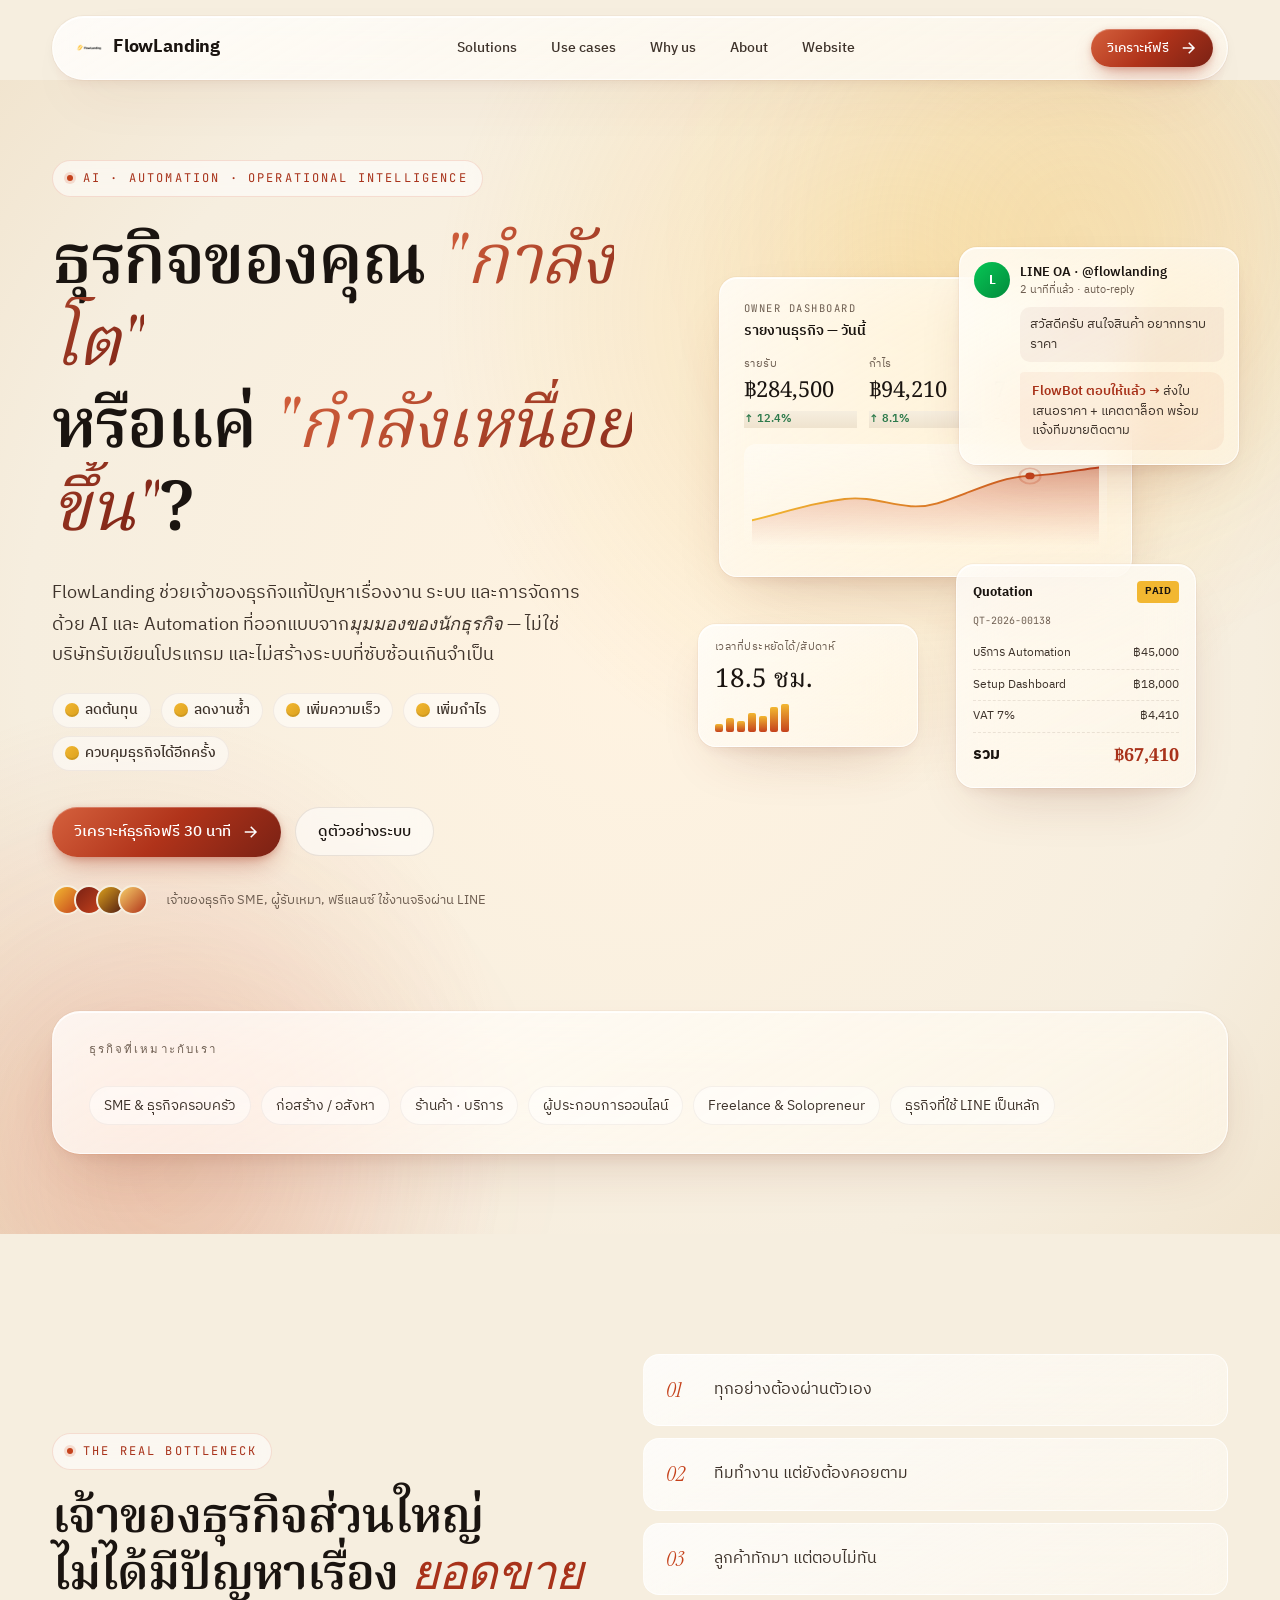
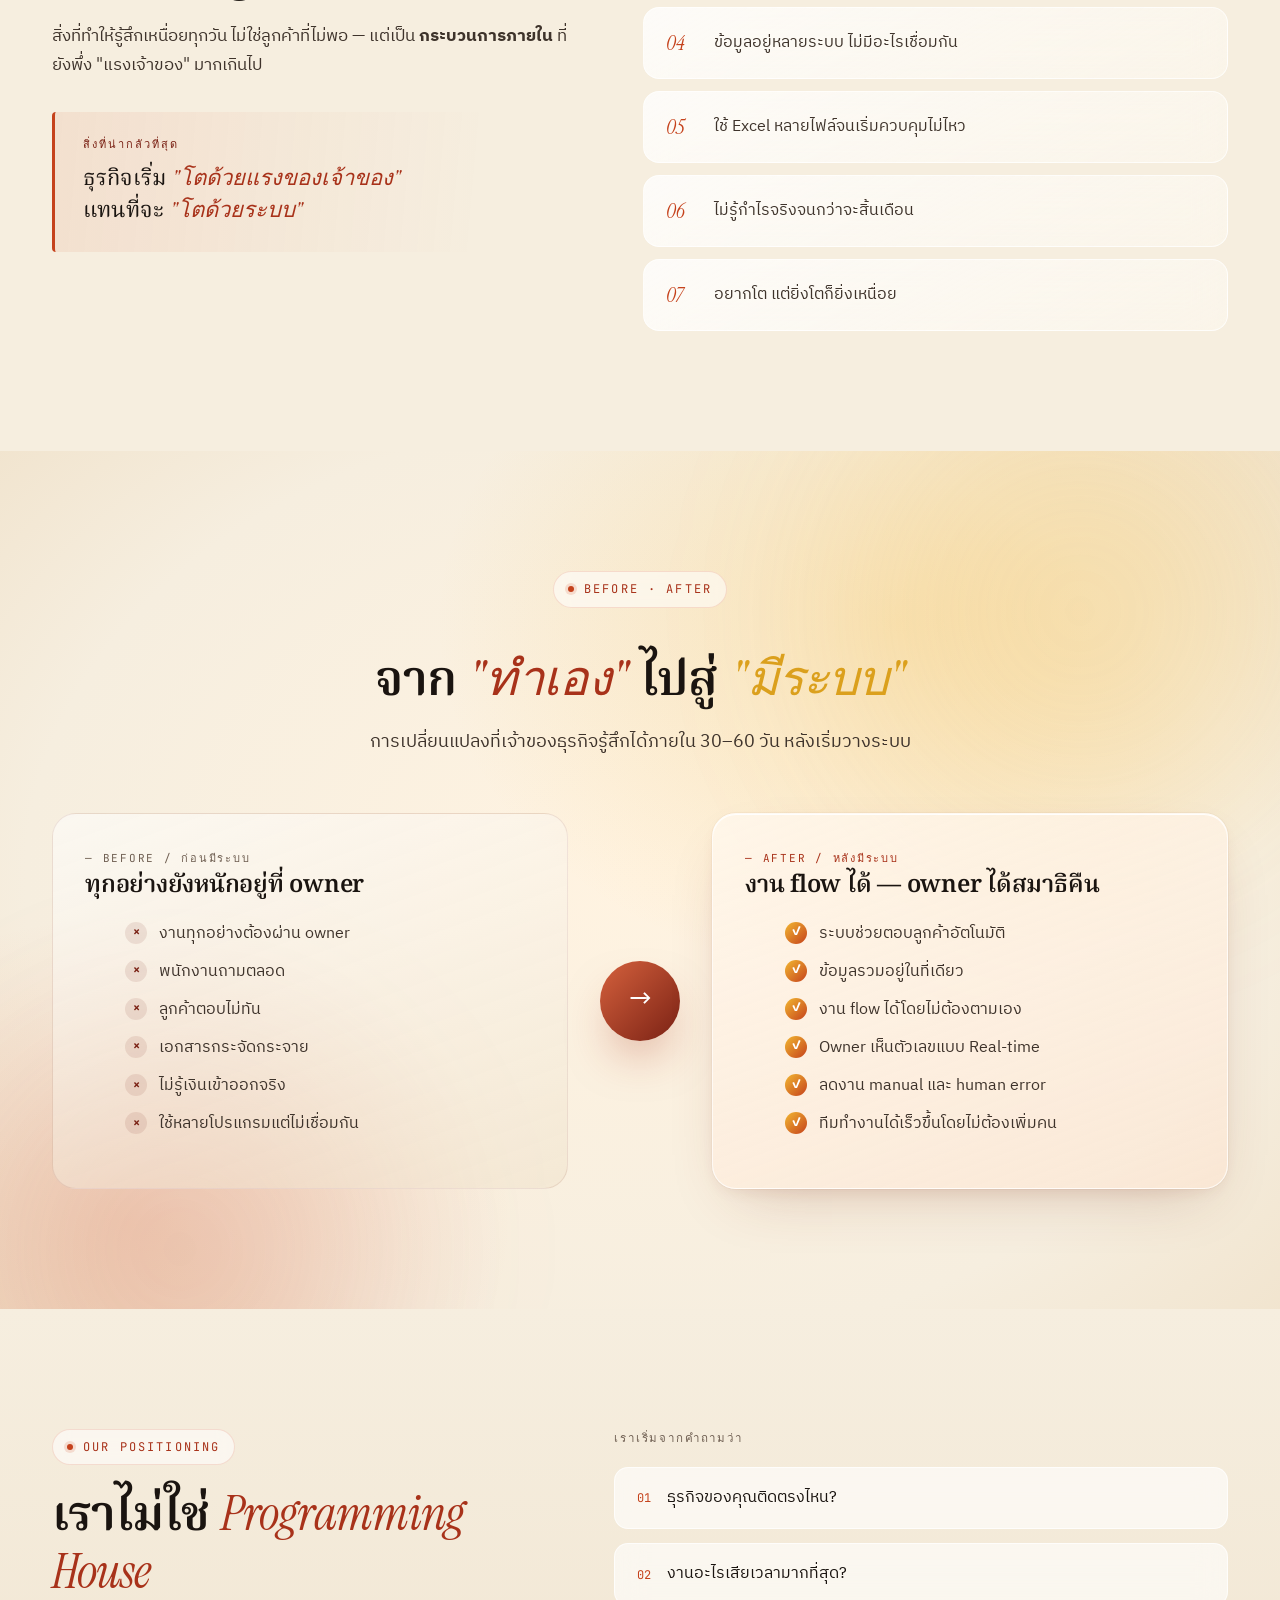
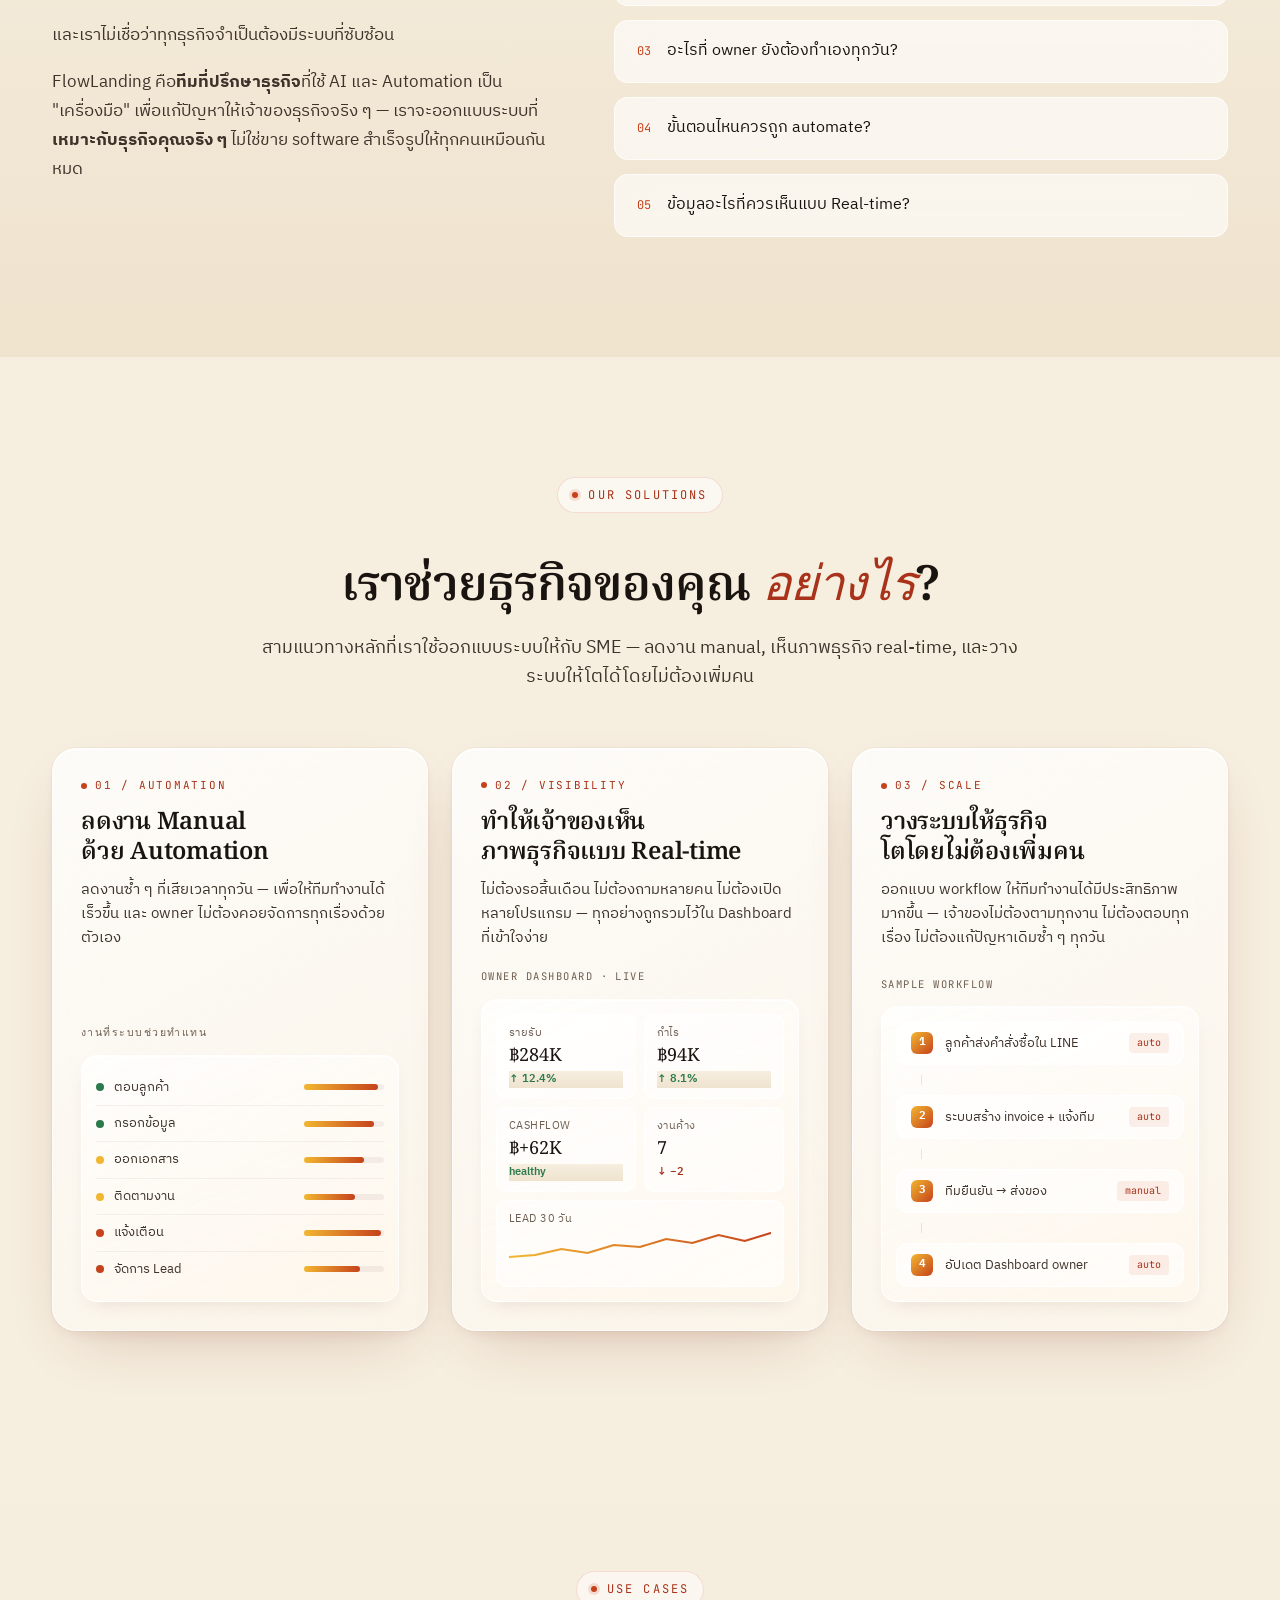
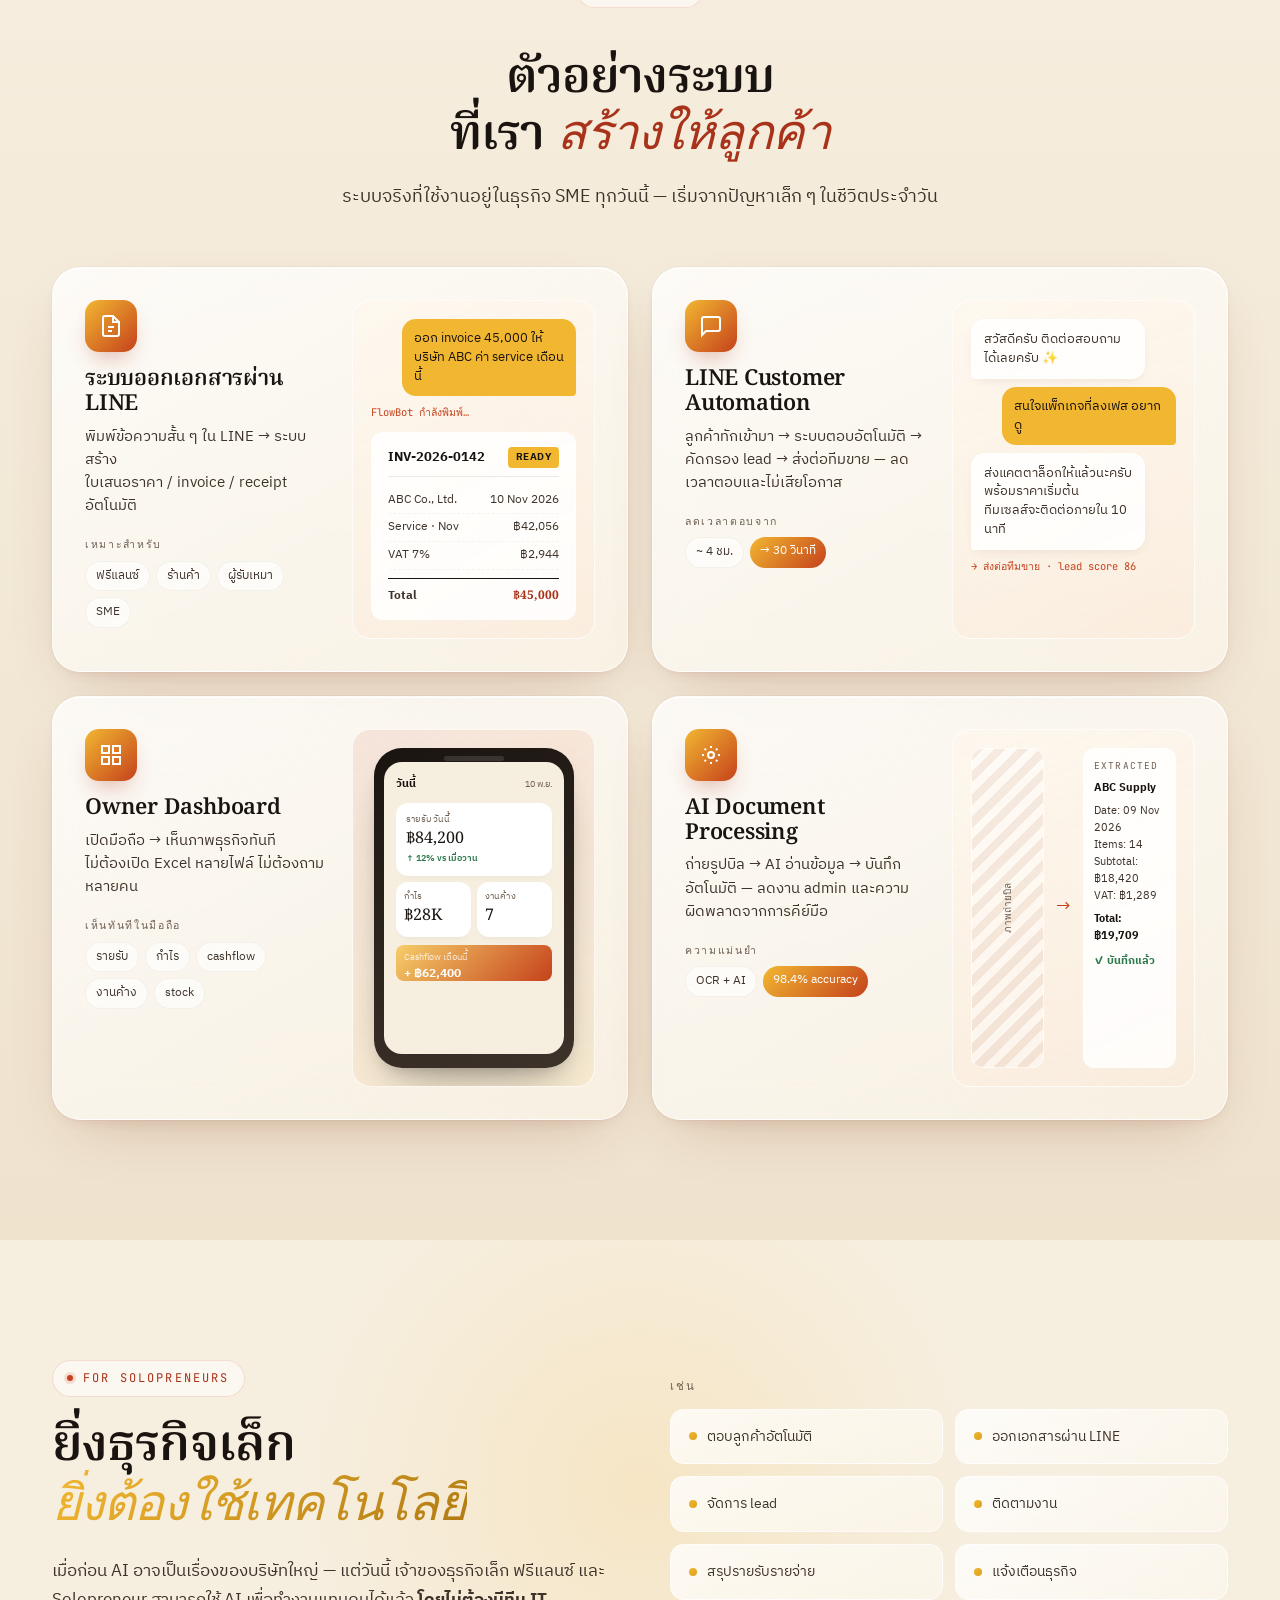
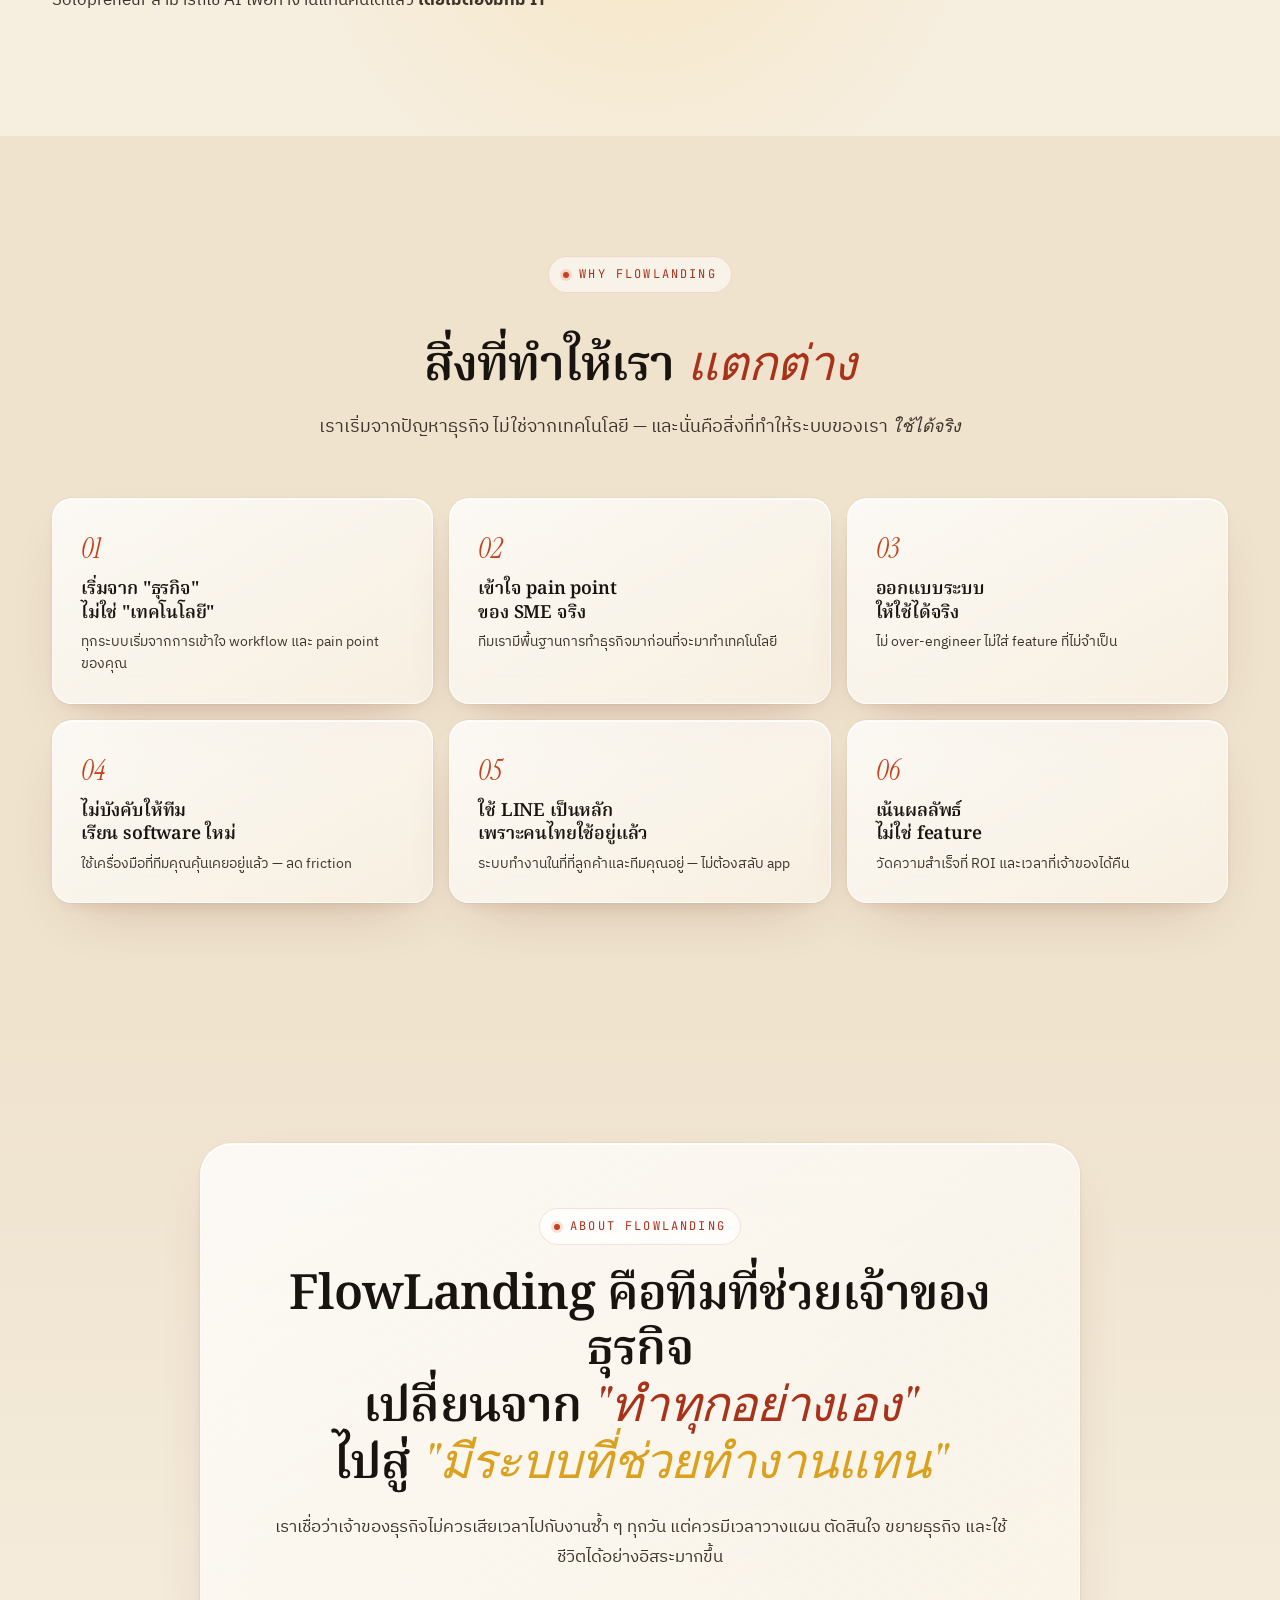
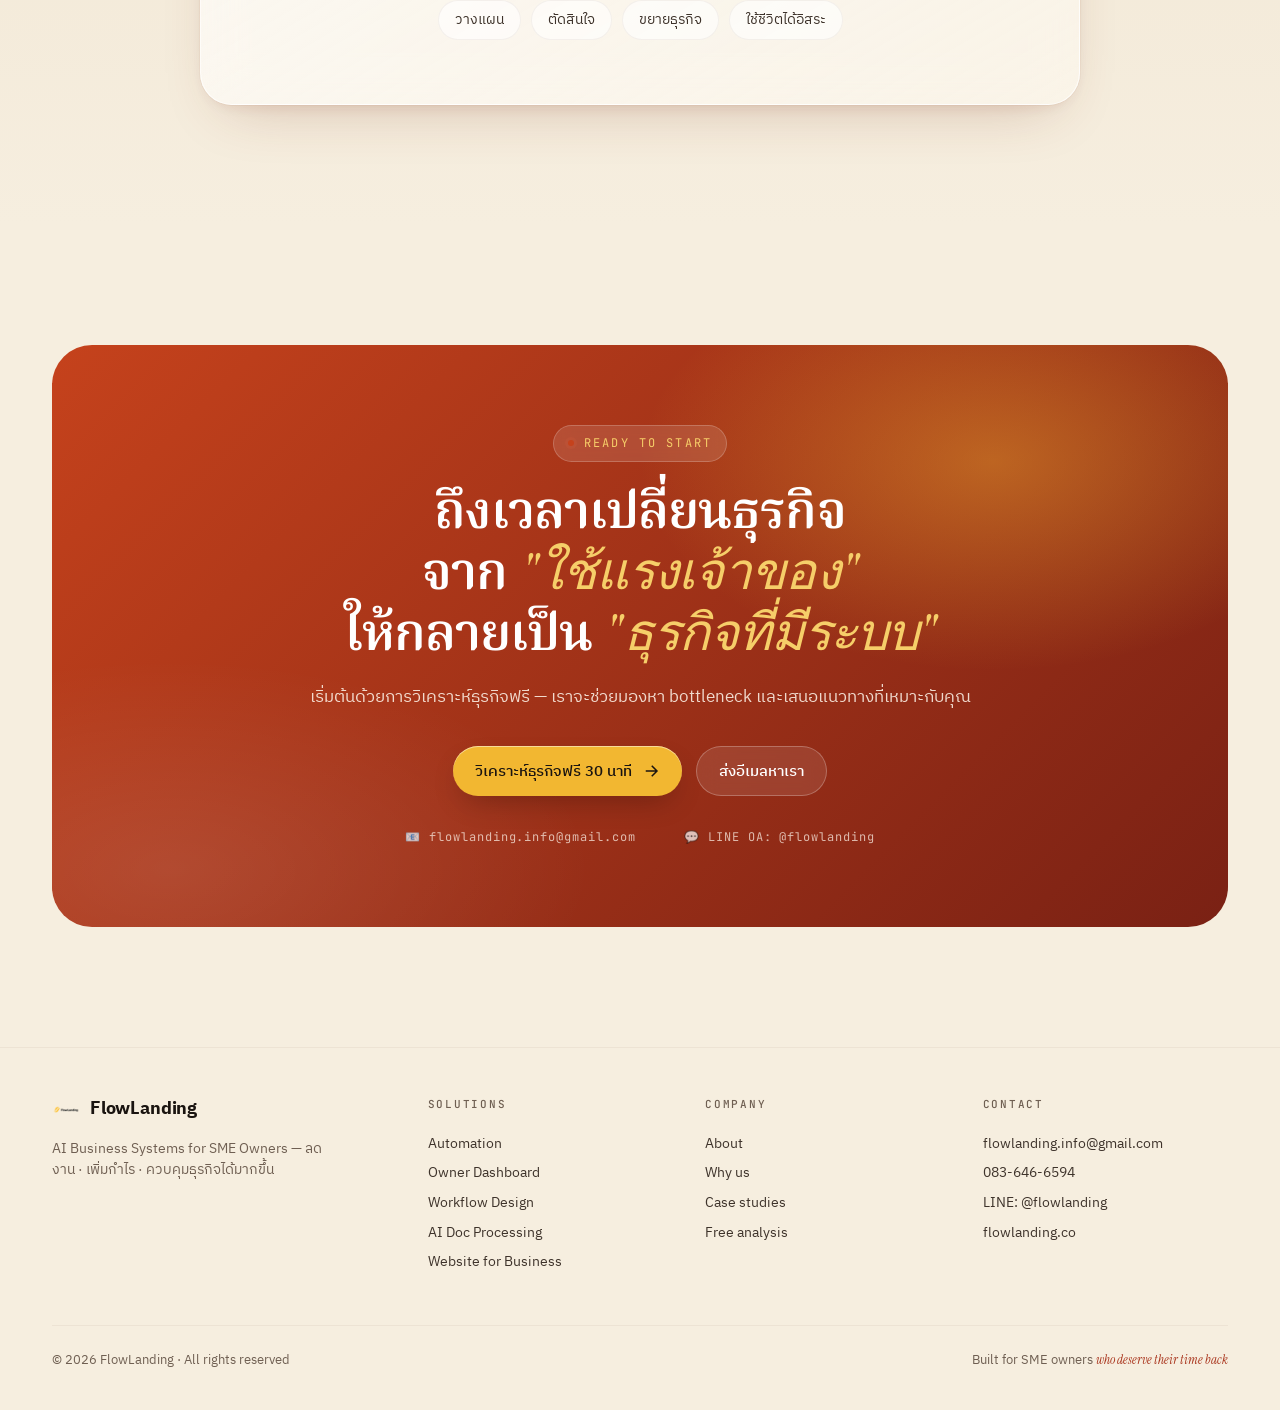
==== commit cf41c53c: "feat: add Website for Business service page at /service/website - New sales page (service/website/in" ====
--- a/index.html
+++ b/index.html
@@ -801,6 +801,7 @@
       <a href="#use-cases">Use cases</a>
       <a href="#why">Why us</a>
       <a href="#about">About</a>
+      <a href="/service/website">Website</a>
     </div>
     <a class="btn btn-primary" href="#cta">วิเคราะห์ฟรี
       <svg class="arrow" viewBox="0 0 24 24" fill="none" stroke="currentColor" stroke-width="2"><path d="M5 12h14M13 5l7 7-7 7"/></svg>
@@ -1383,6 +1384,7 @@
         <a href="#solution">Owner Dashboard</a>
         <a href="#solution">Workflow Design</a>
         <a href="#use-cases">AI Doc Processing</a>
+        <a href="/service/website">Website for Business</a>
       </div>
       <div class="ft-col">
         <h5>Company</h5>
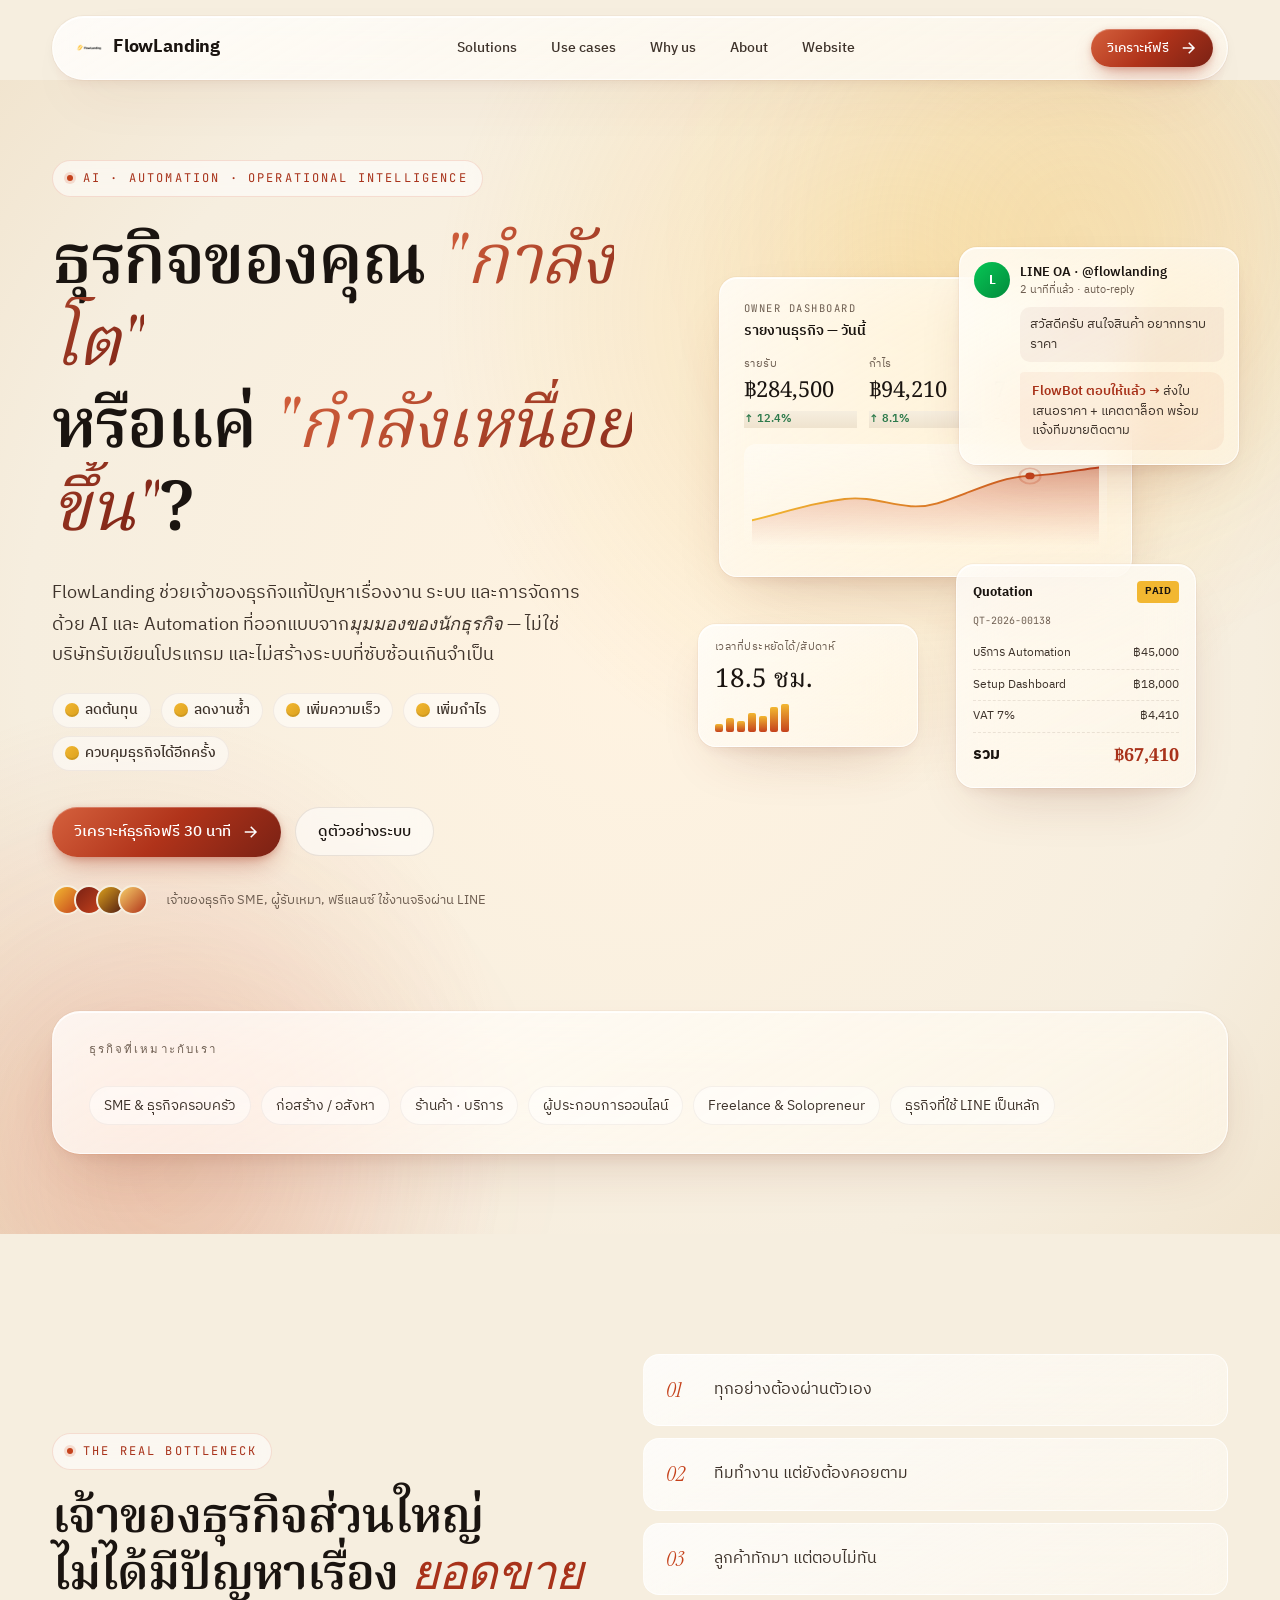
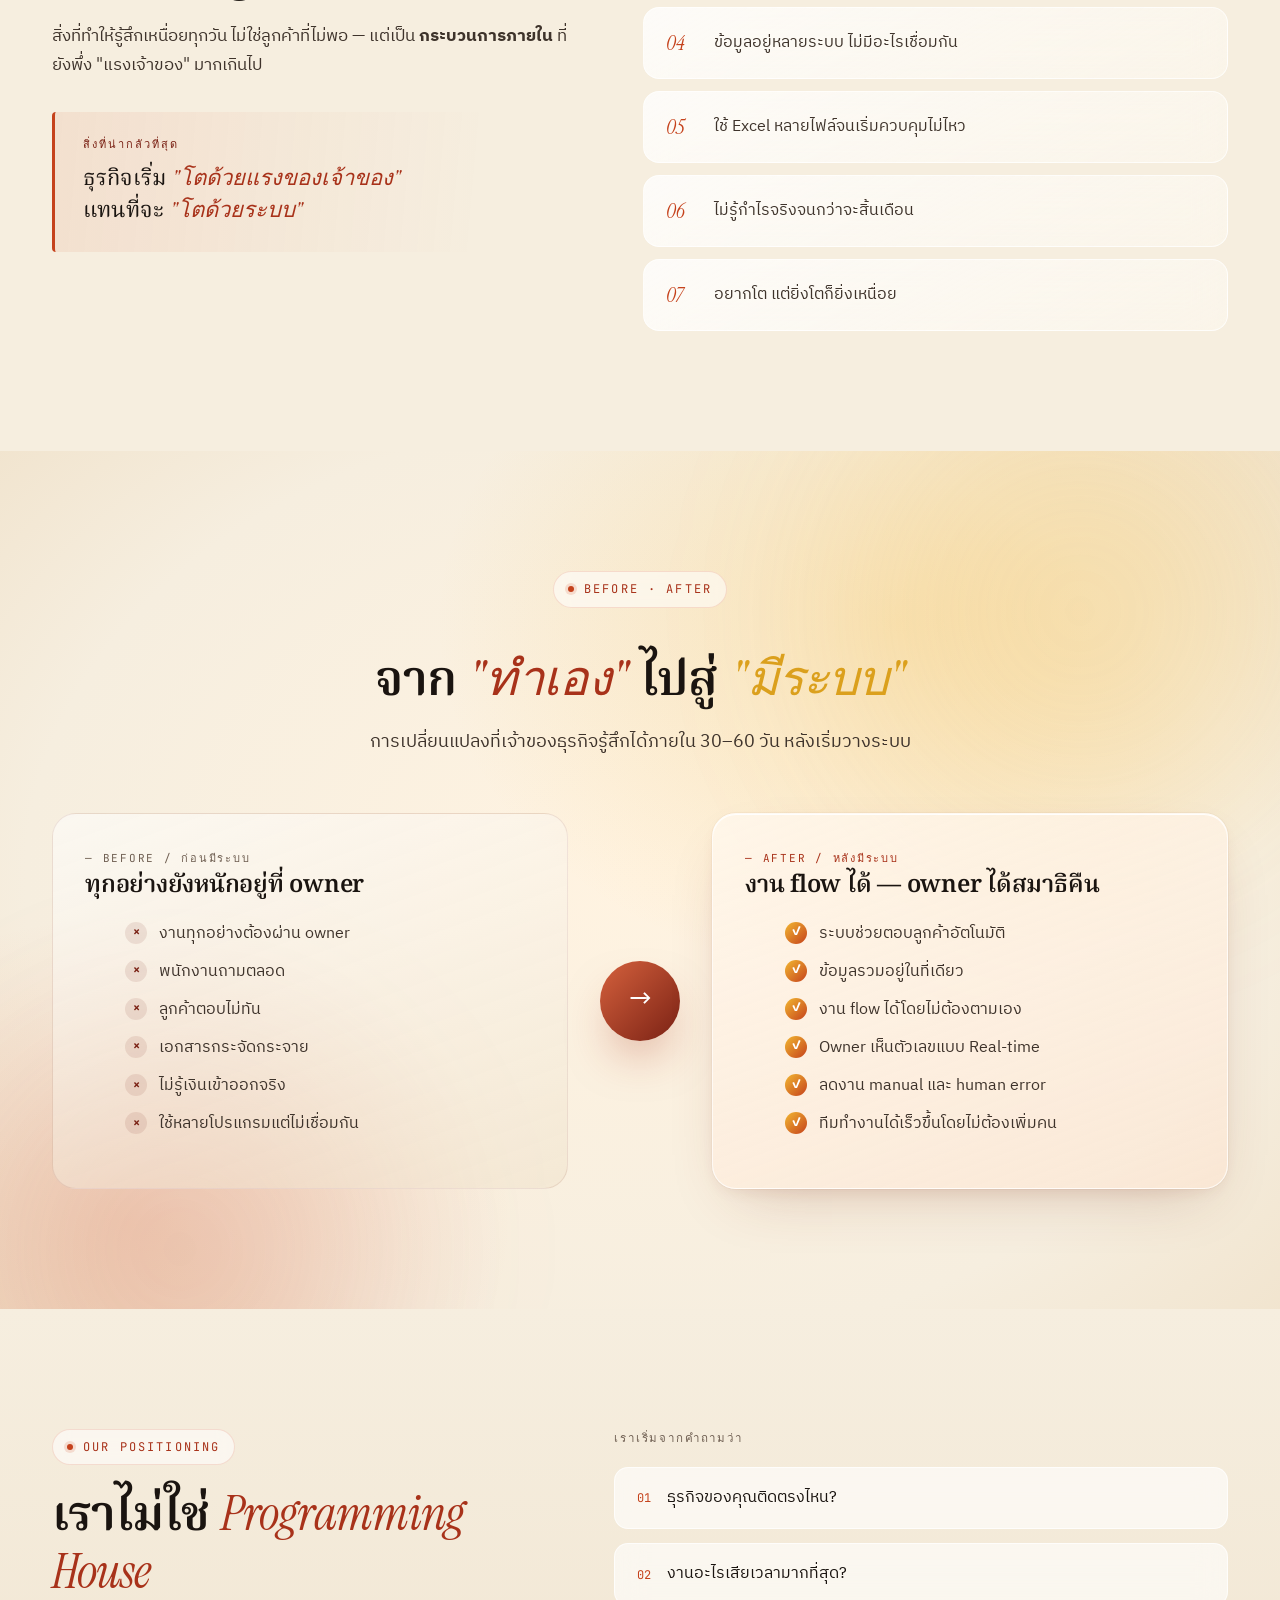
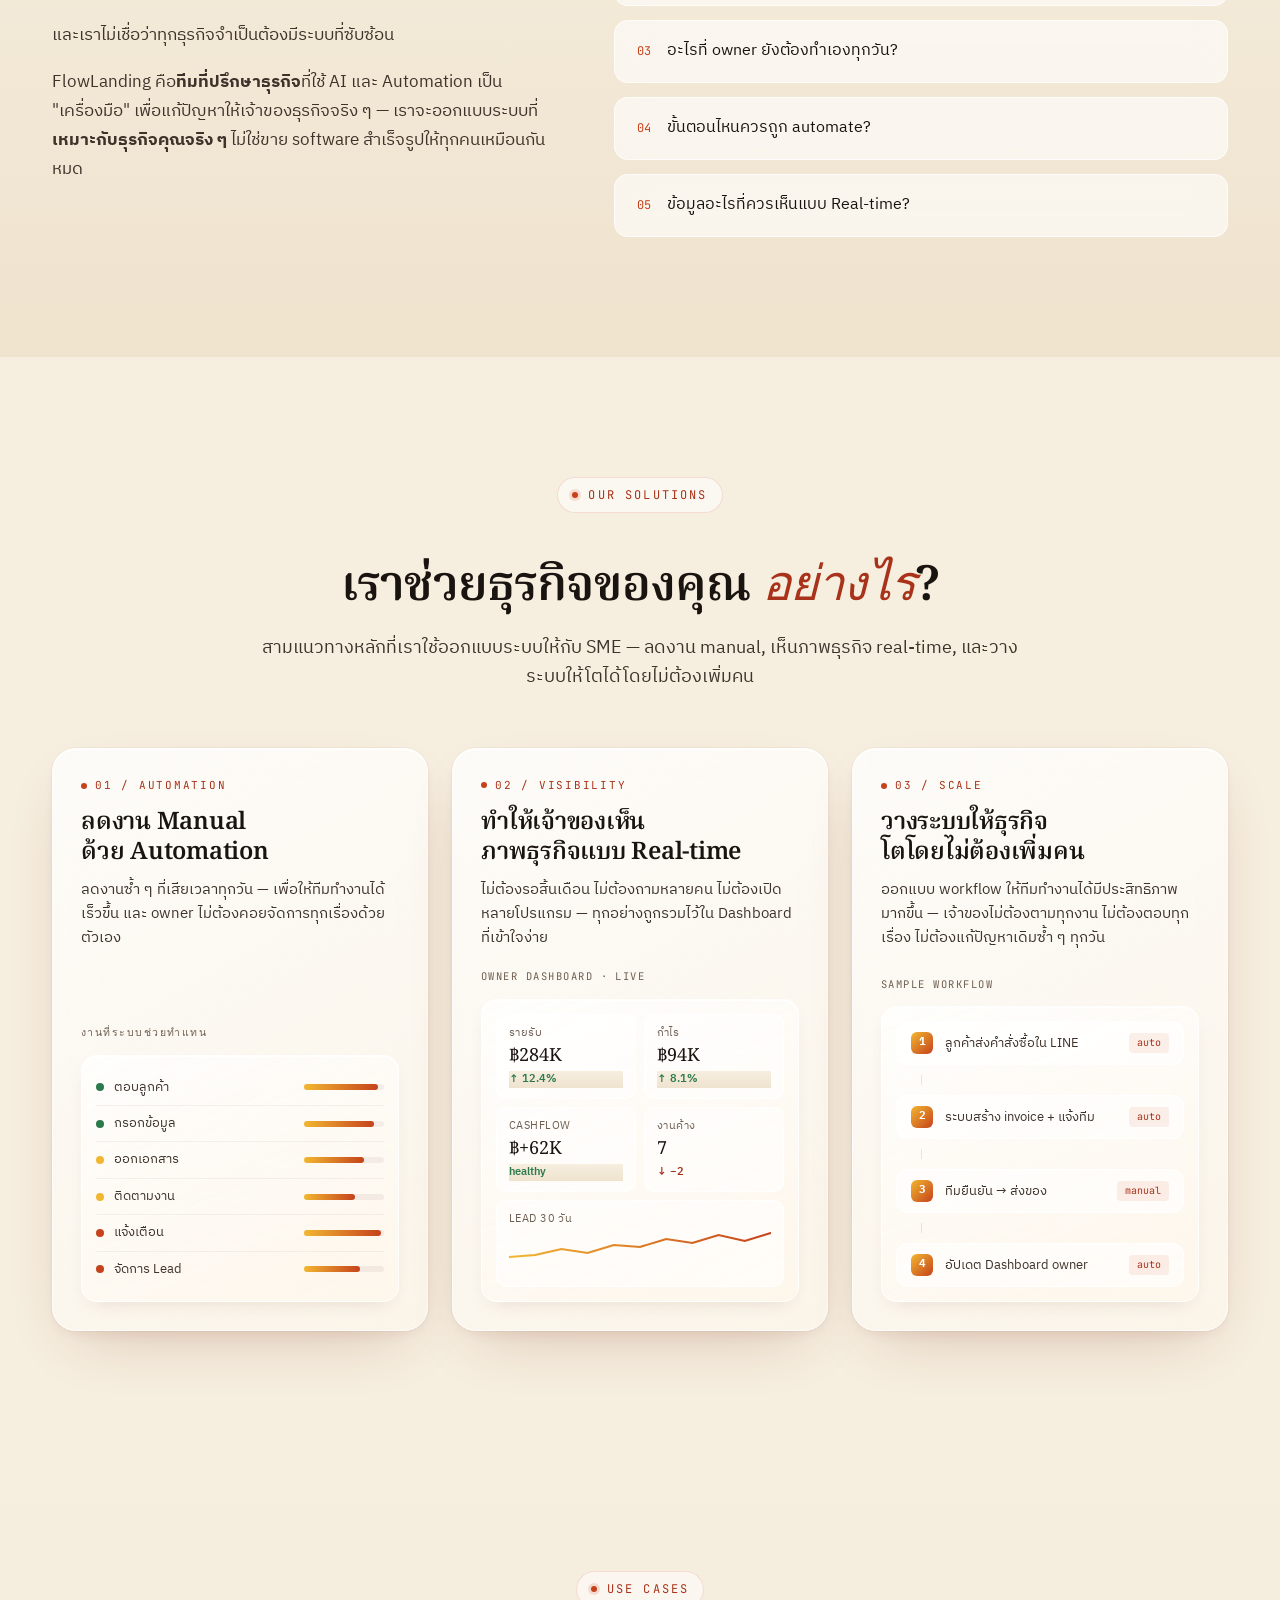
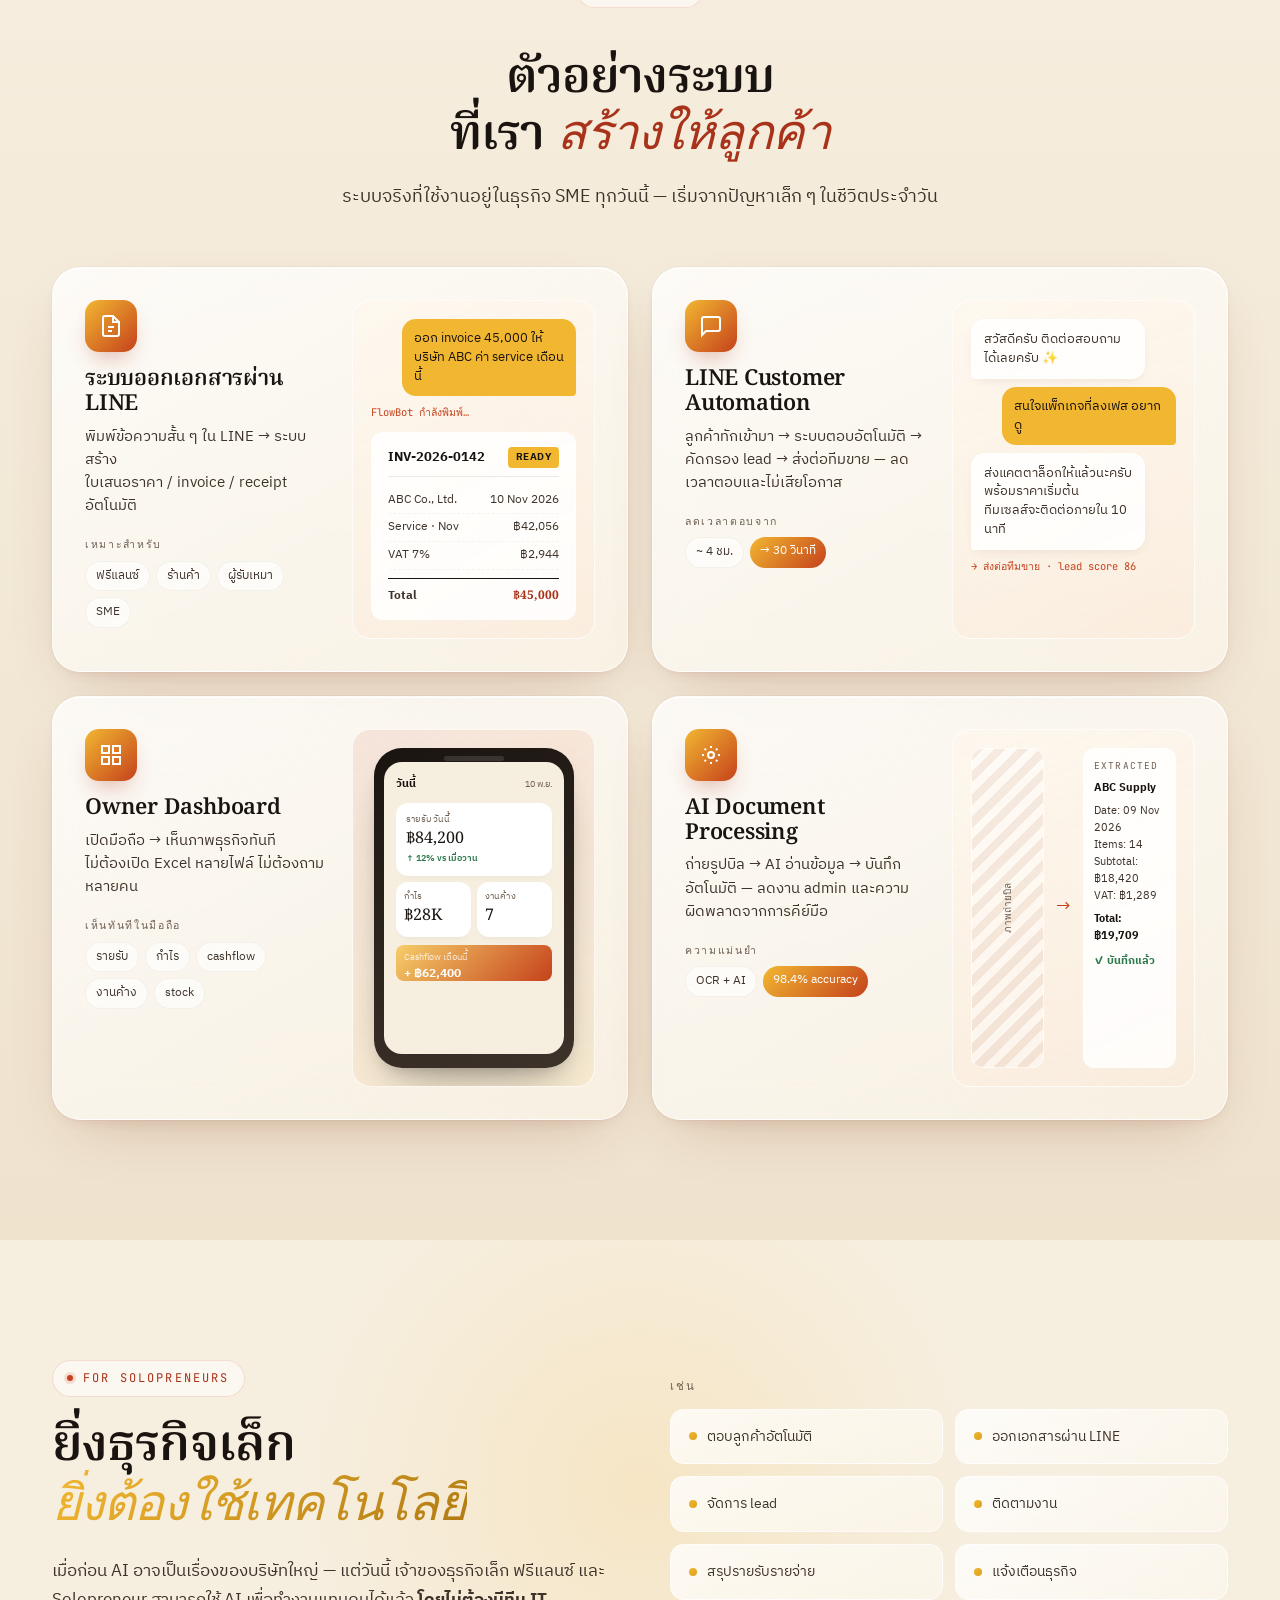
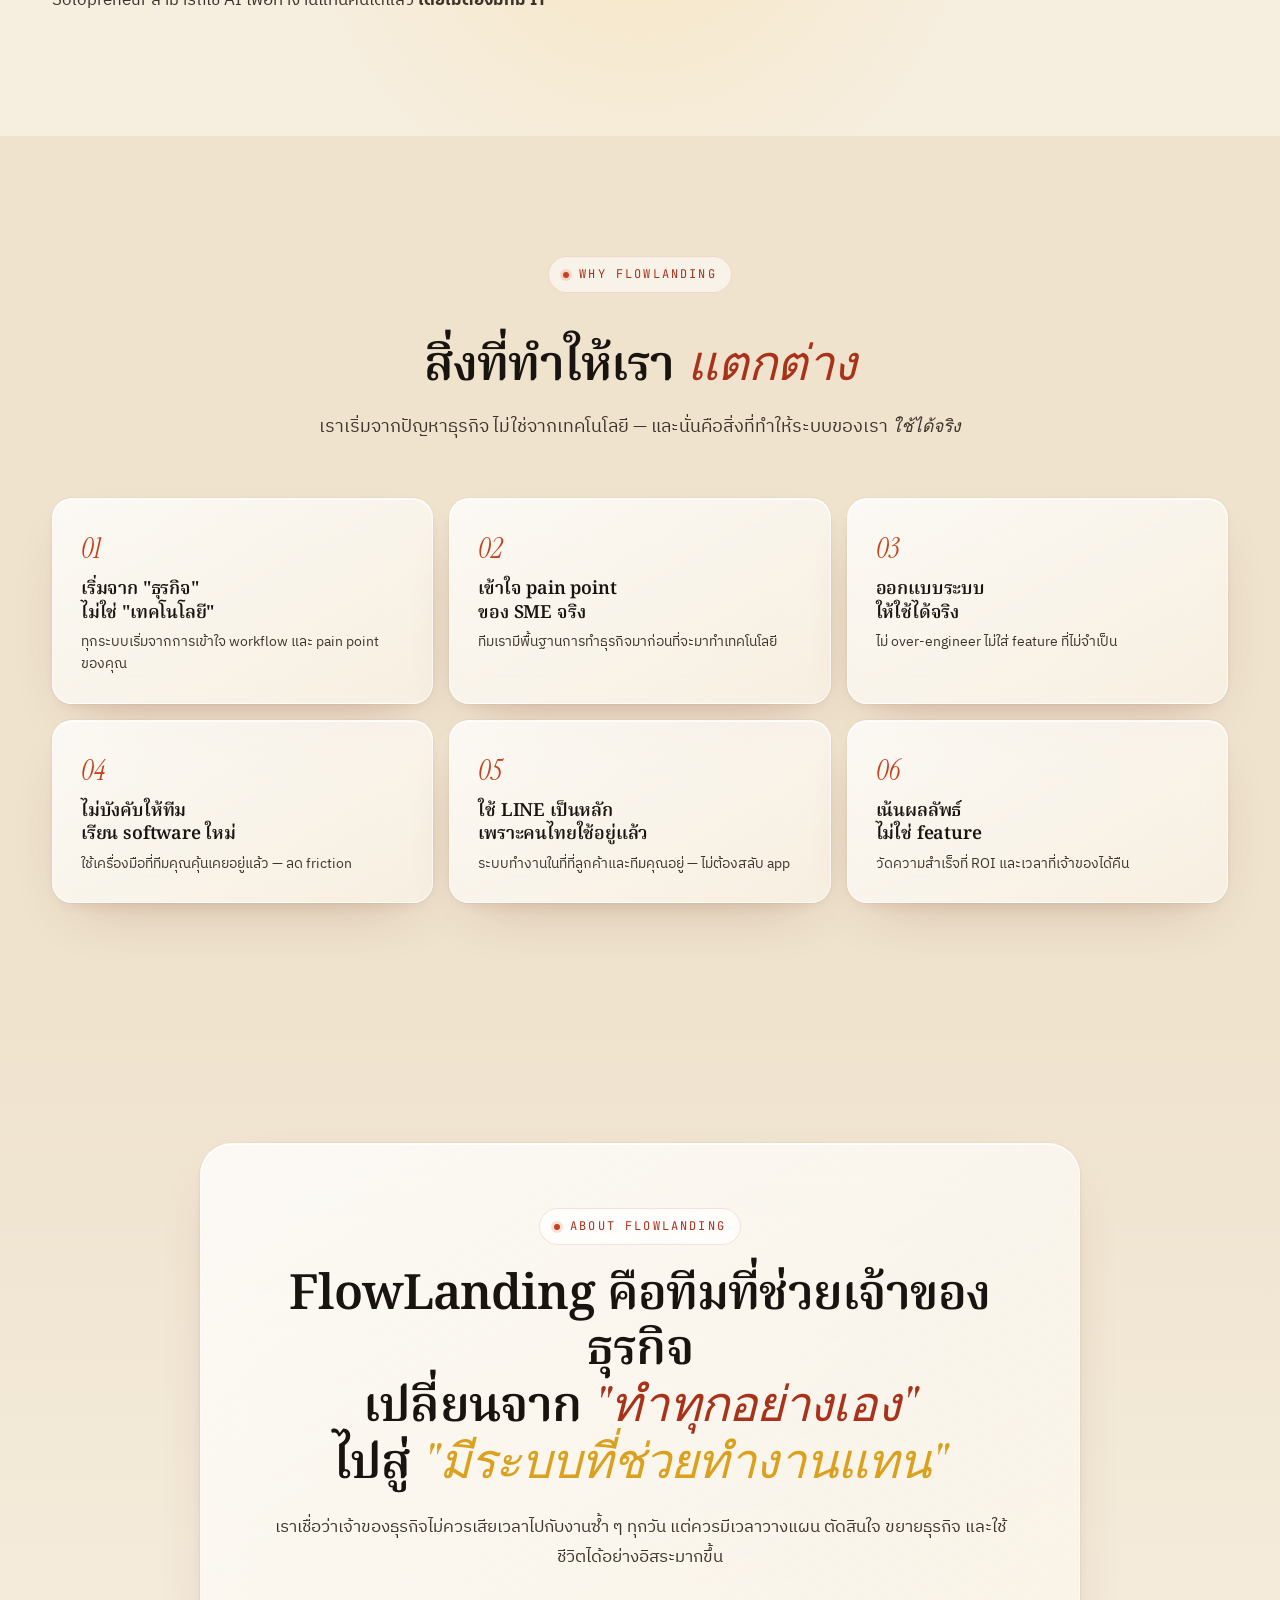
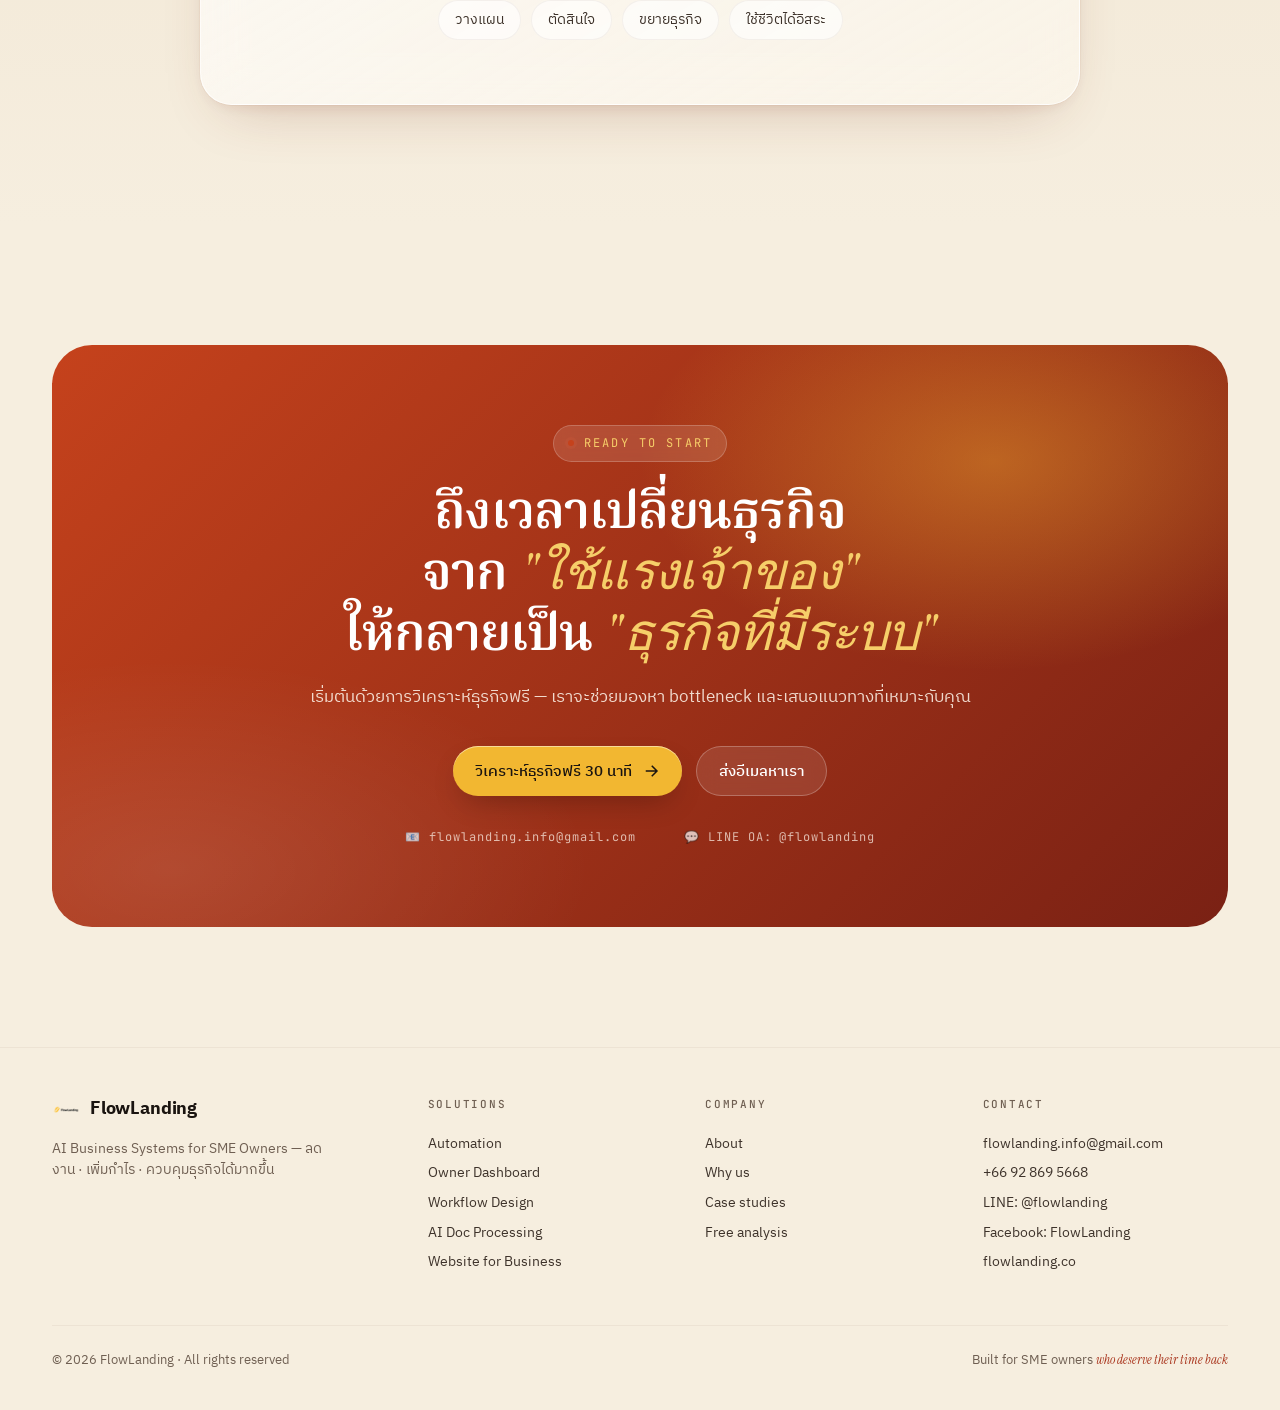
==== commit 747c6afa: "content: update contact phone number and add Facebook link - Phone: 083-646-6594 -> +66 92 869 5668," ====
--- a/index.html
+++ b/index.html
@@ -1396,8 +1396,9 @@
       <div class="ft-col">
         <h5>Contact</h5>
         <a href="mailto:flowlanding.info@gmail.com">flowlanding.info@gmail.com</a>
-        <a href="tel:0836466594">083-646-6594</a>
+        <a href="tel:+66928695668">+66 92 869 5668</a>
         <a href="https://line.me/R/ti/p/@flowlanding">LINE: @flowlanding</a>
+        <a href="https://www.facebook.com/flowlanding" target="_blank" rel="noopener">Facebook: FlowLanding</a>
         <span>flowlanding.co</span>
       </div>
     </div>
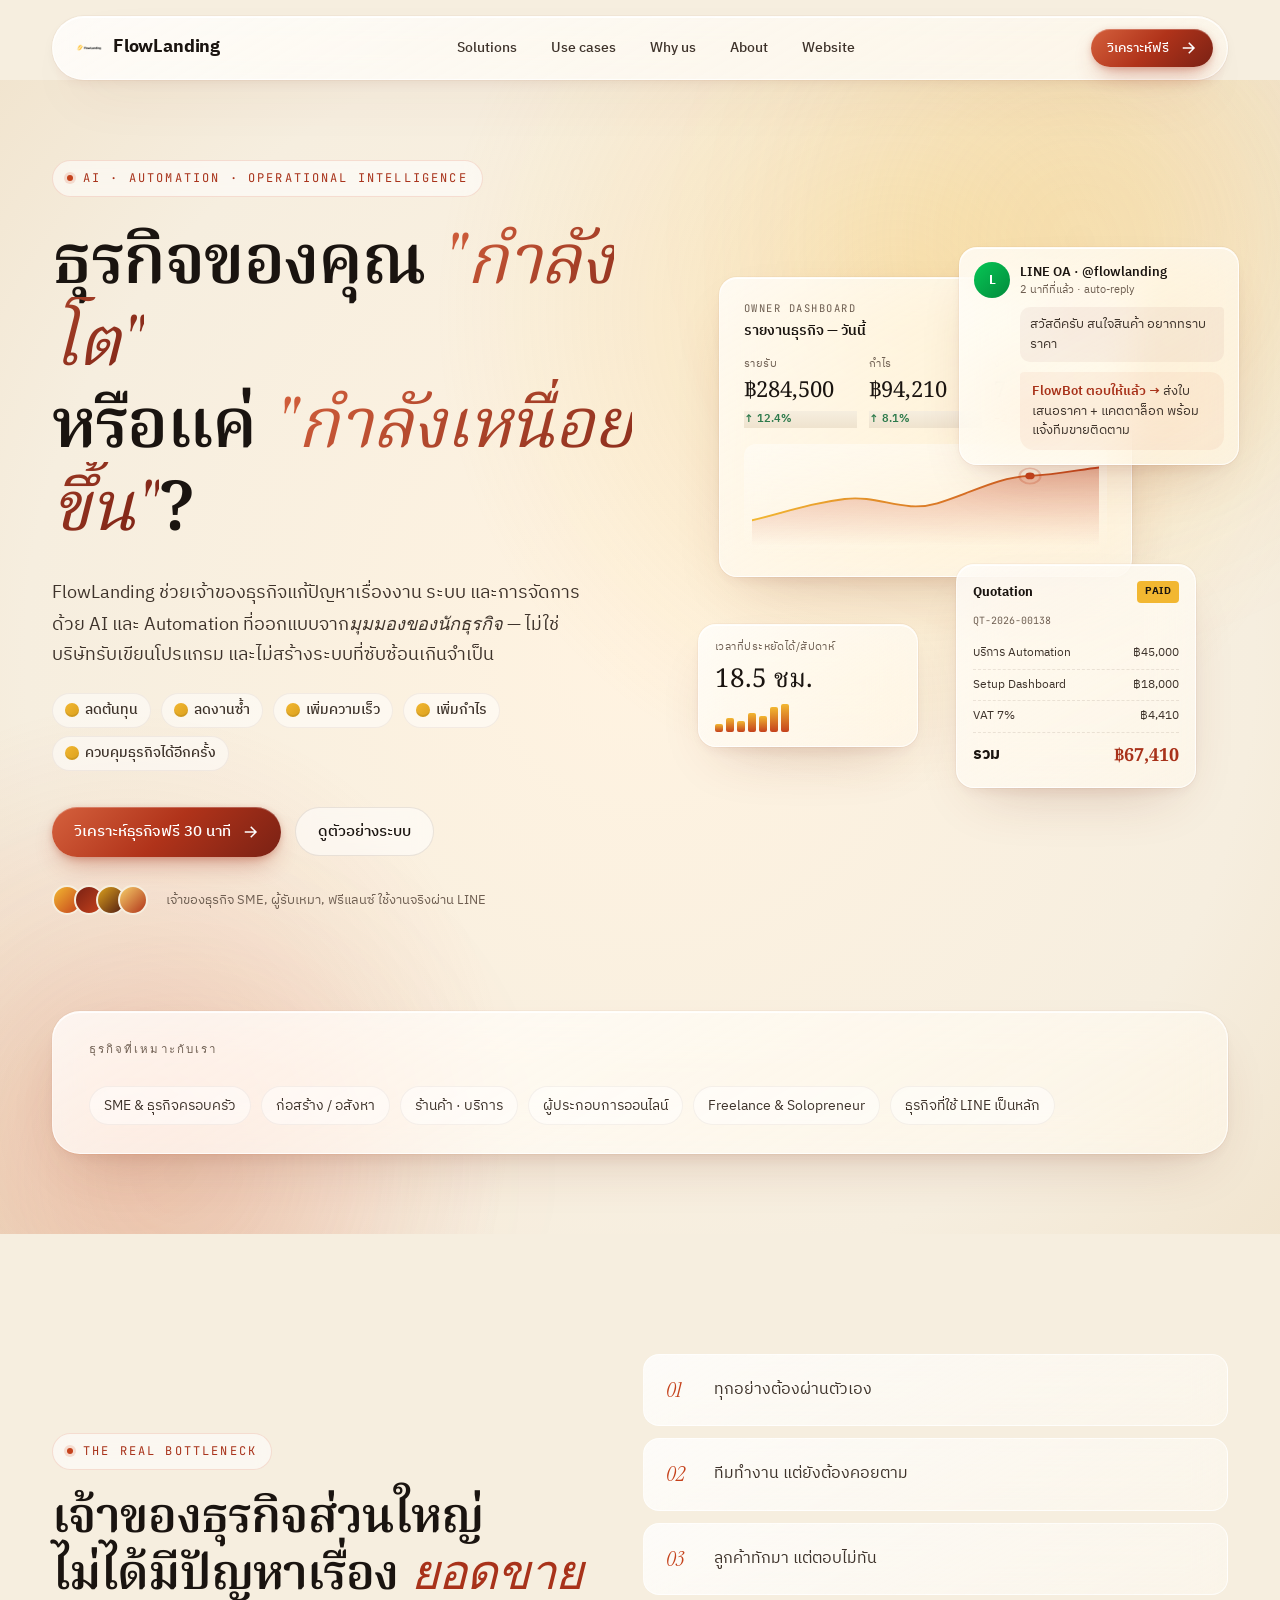
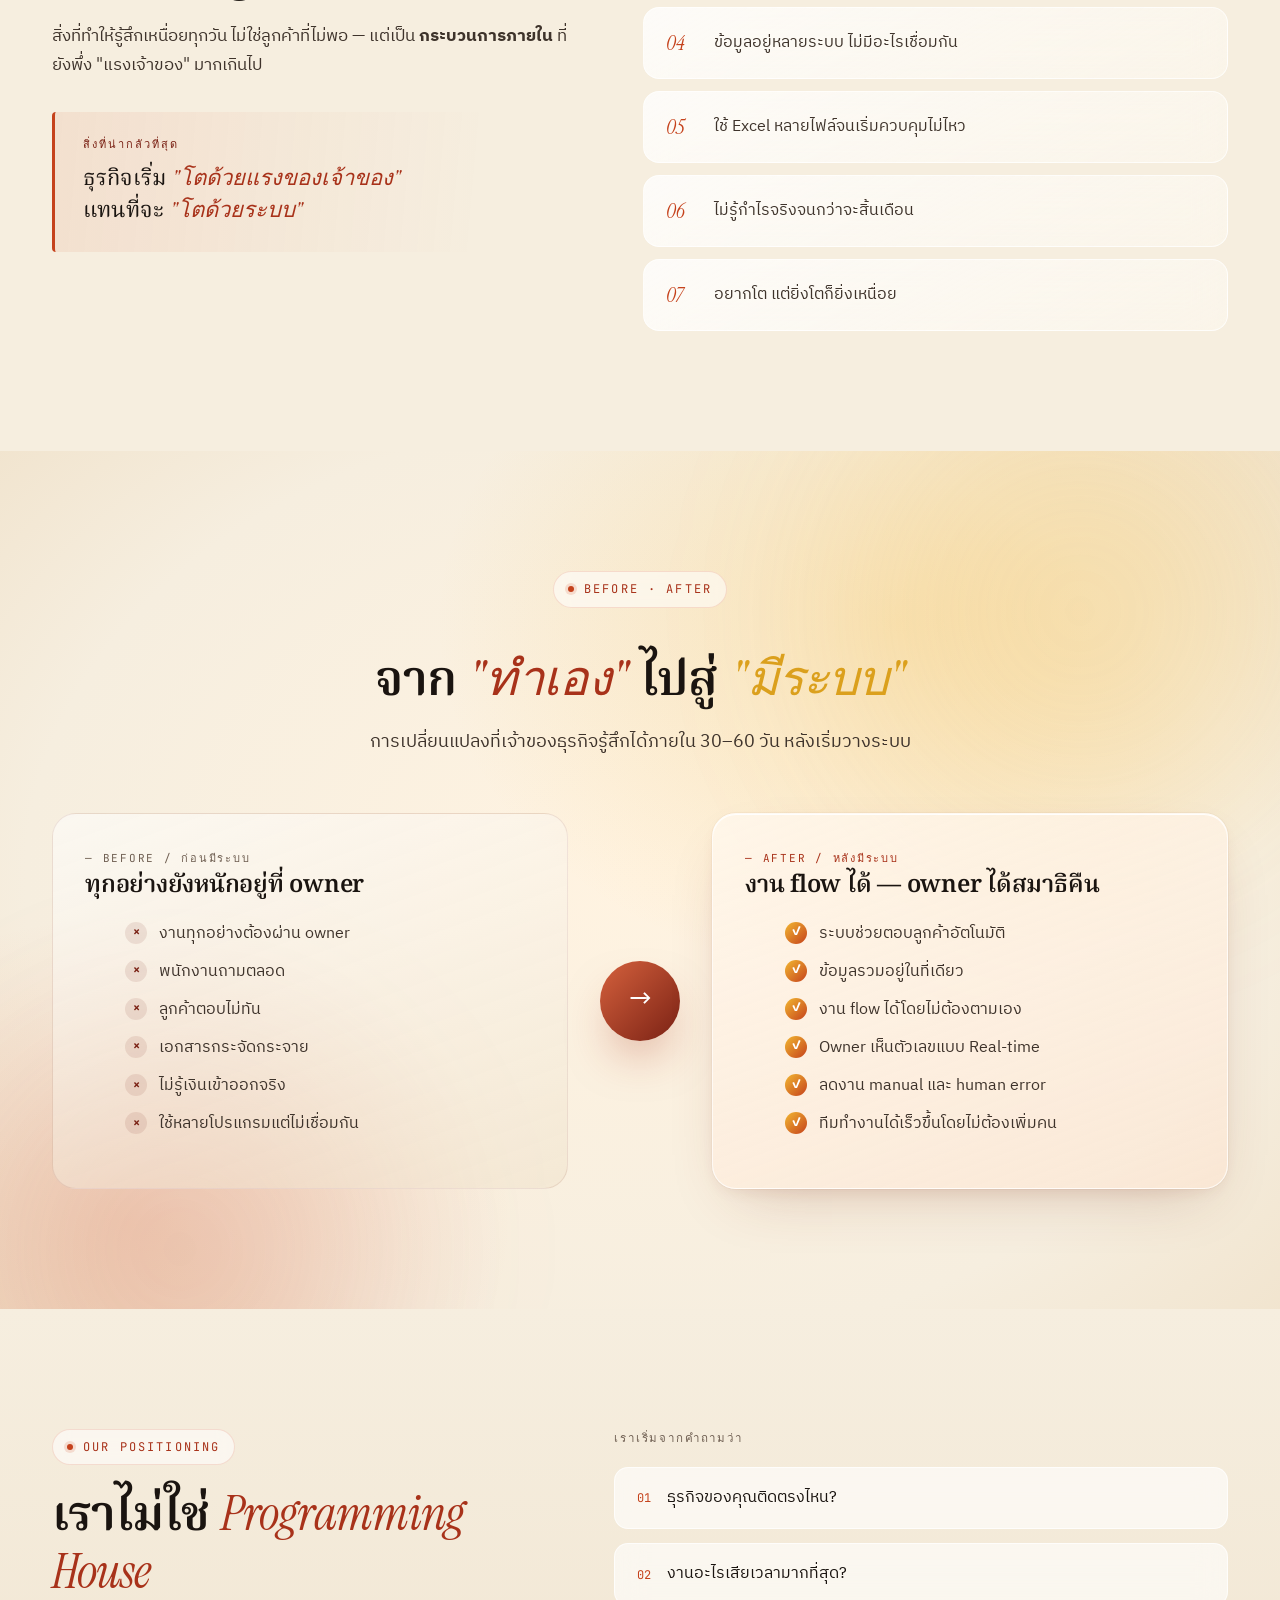
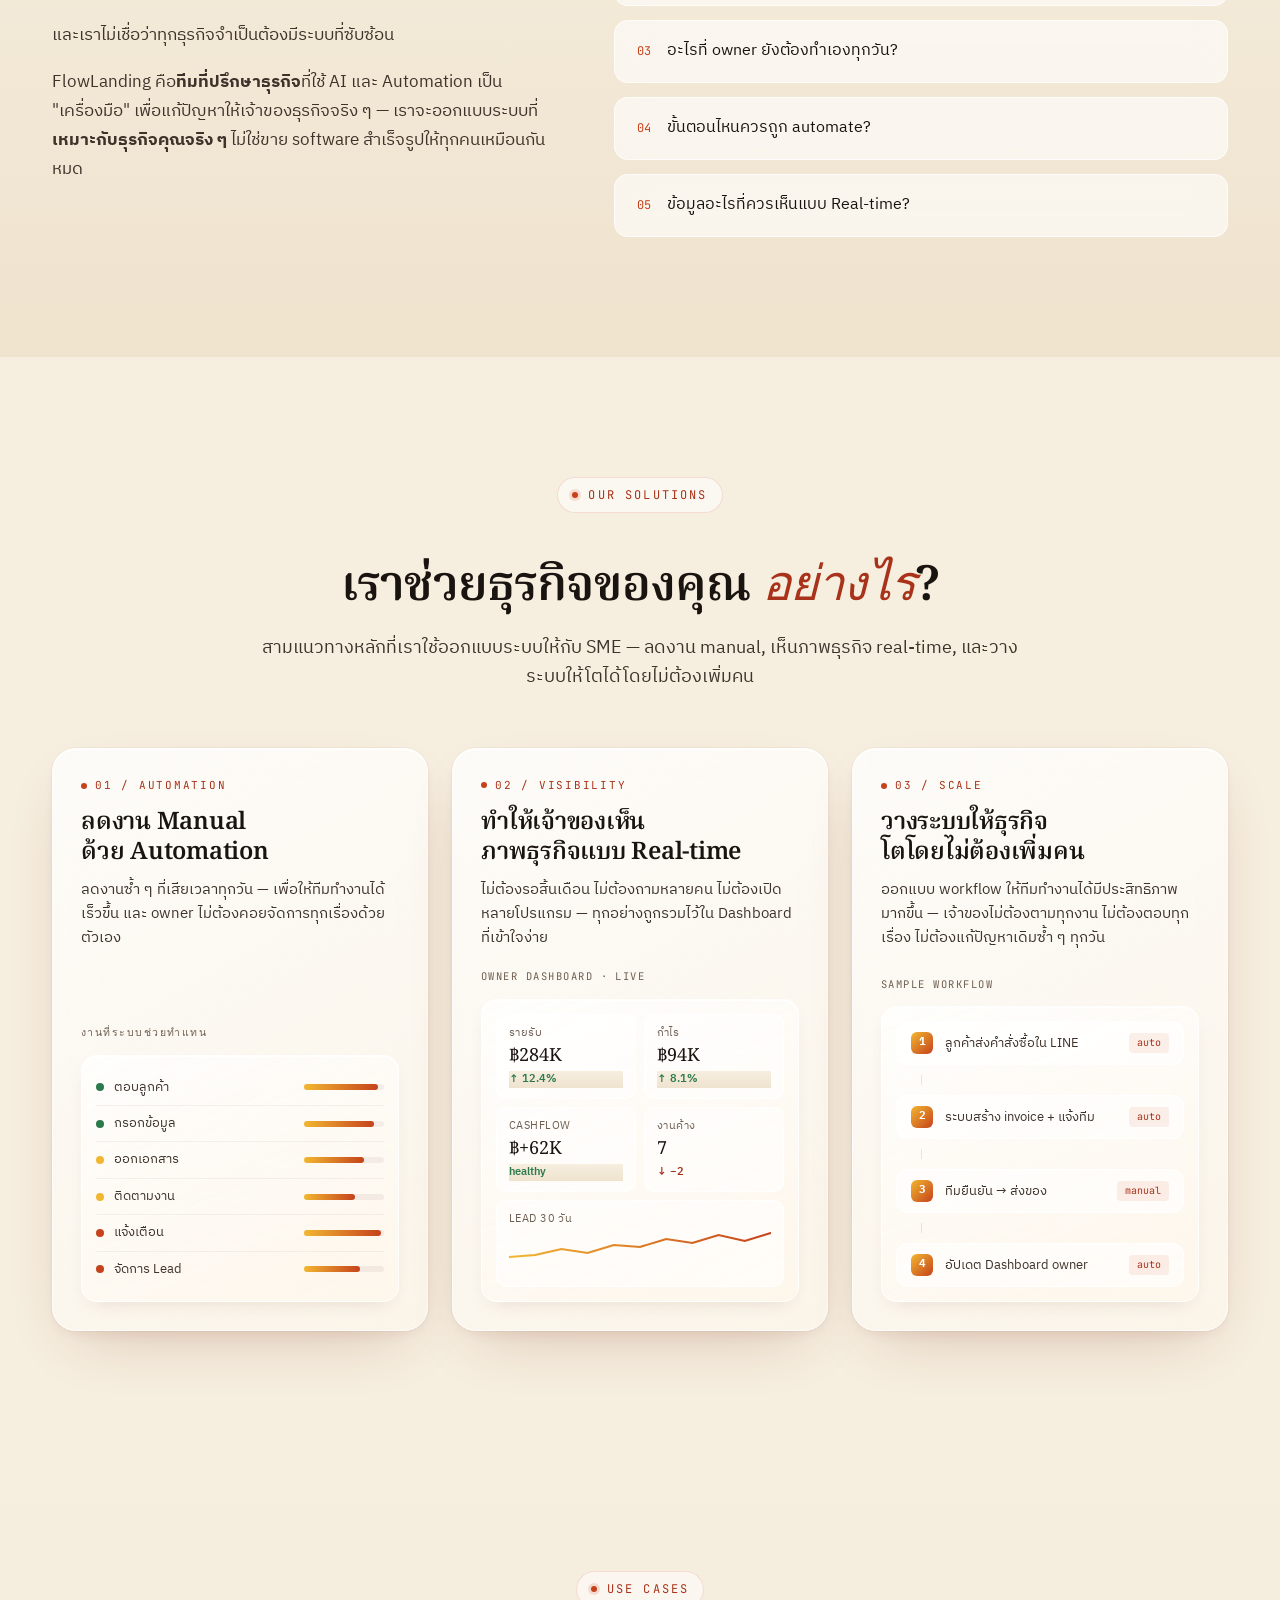
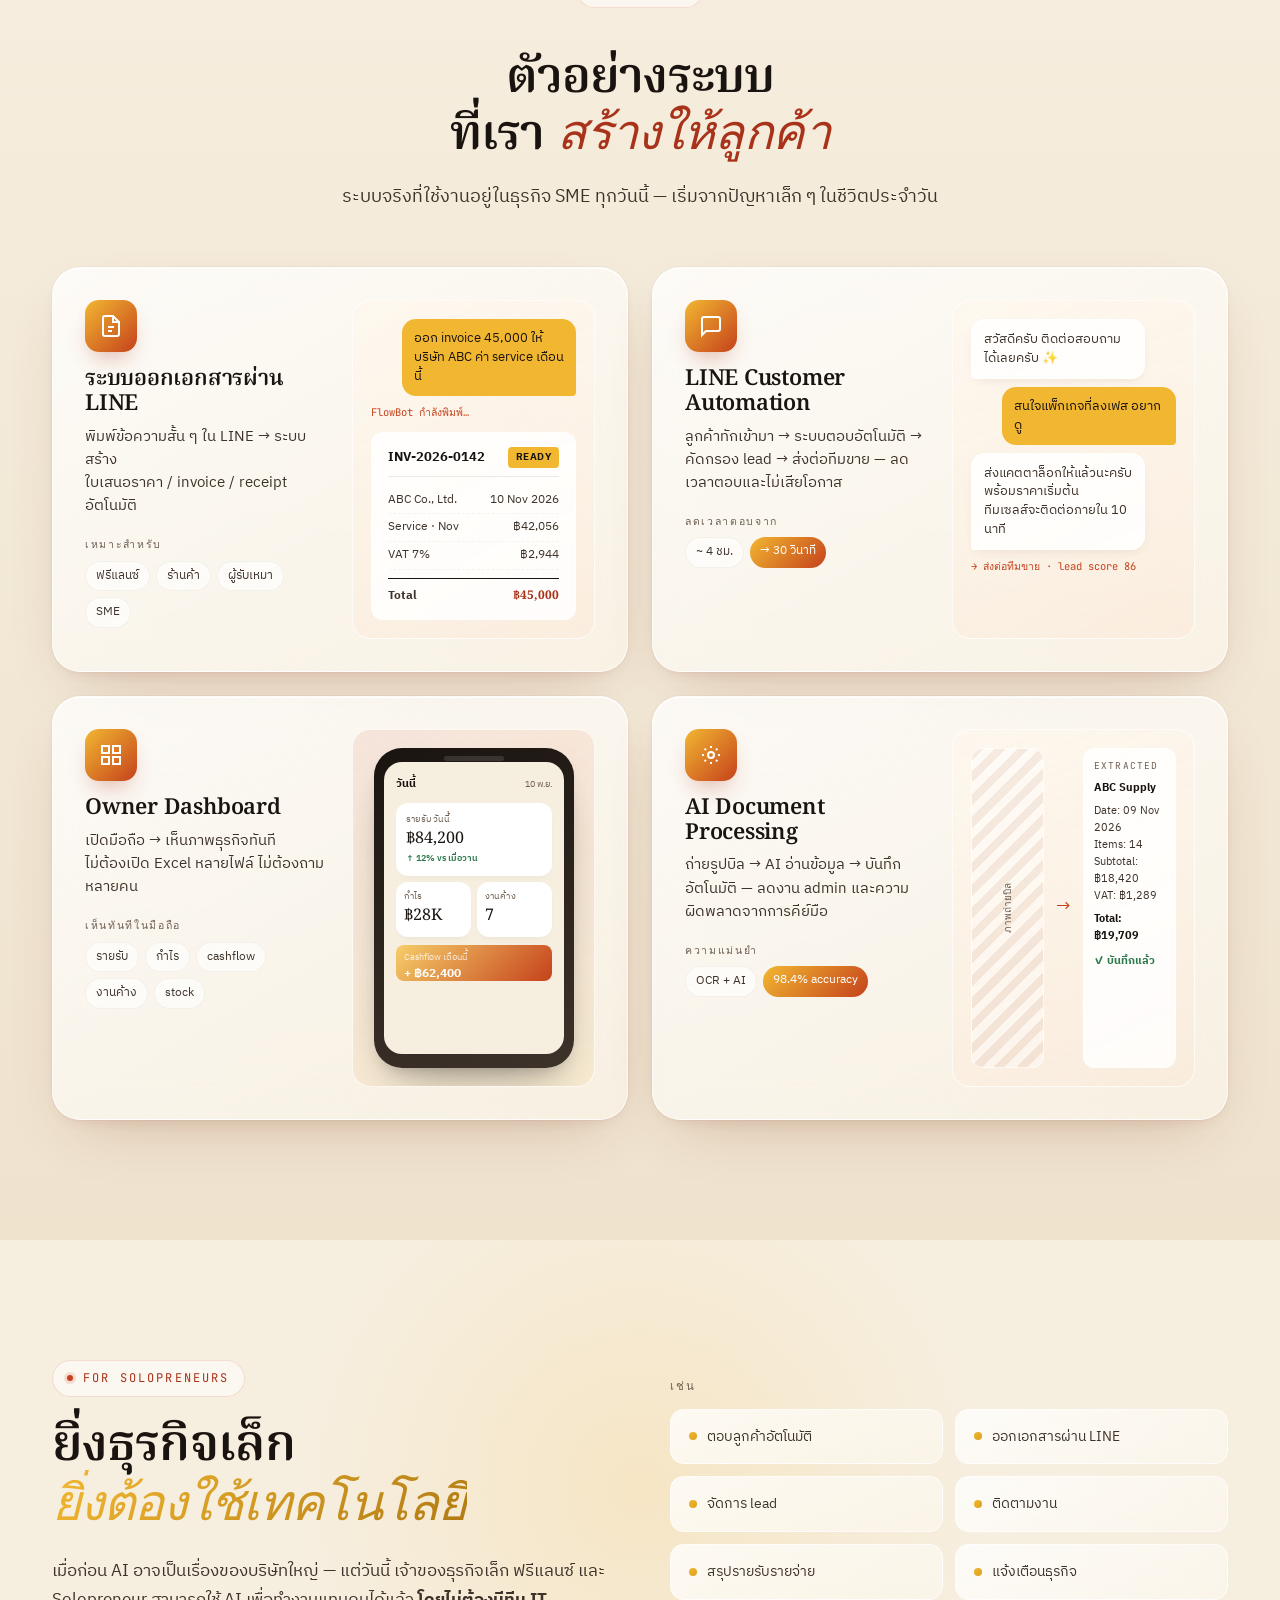
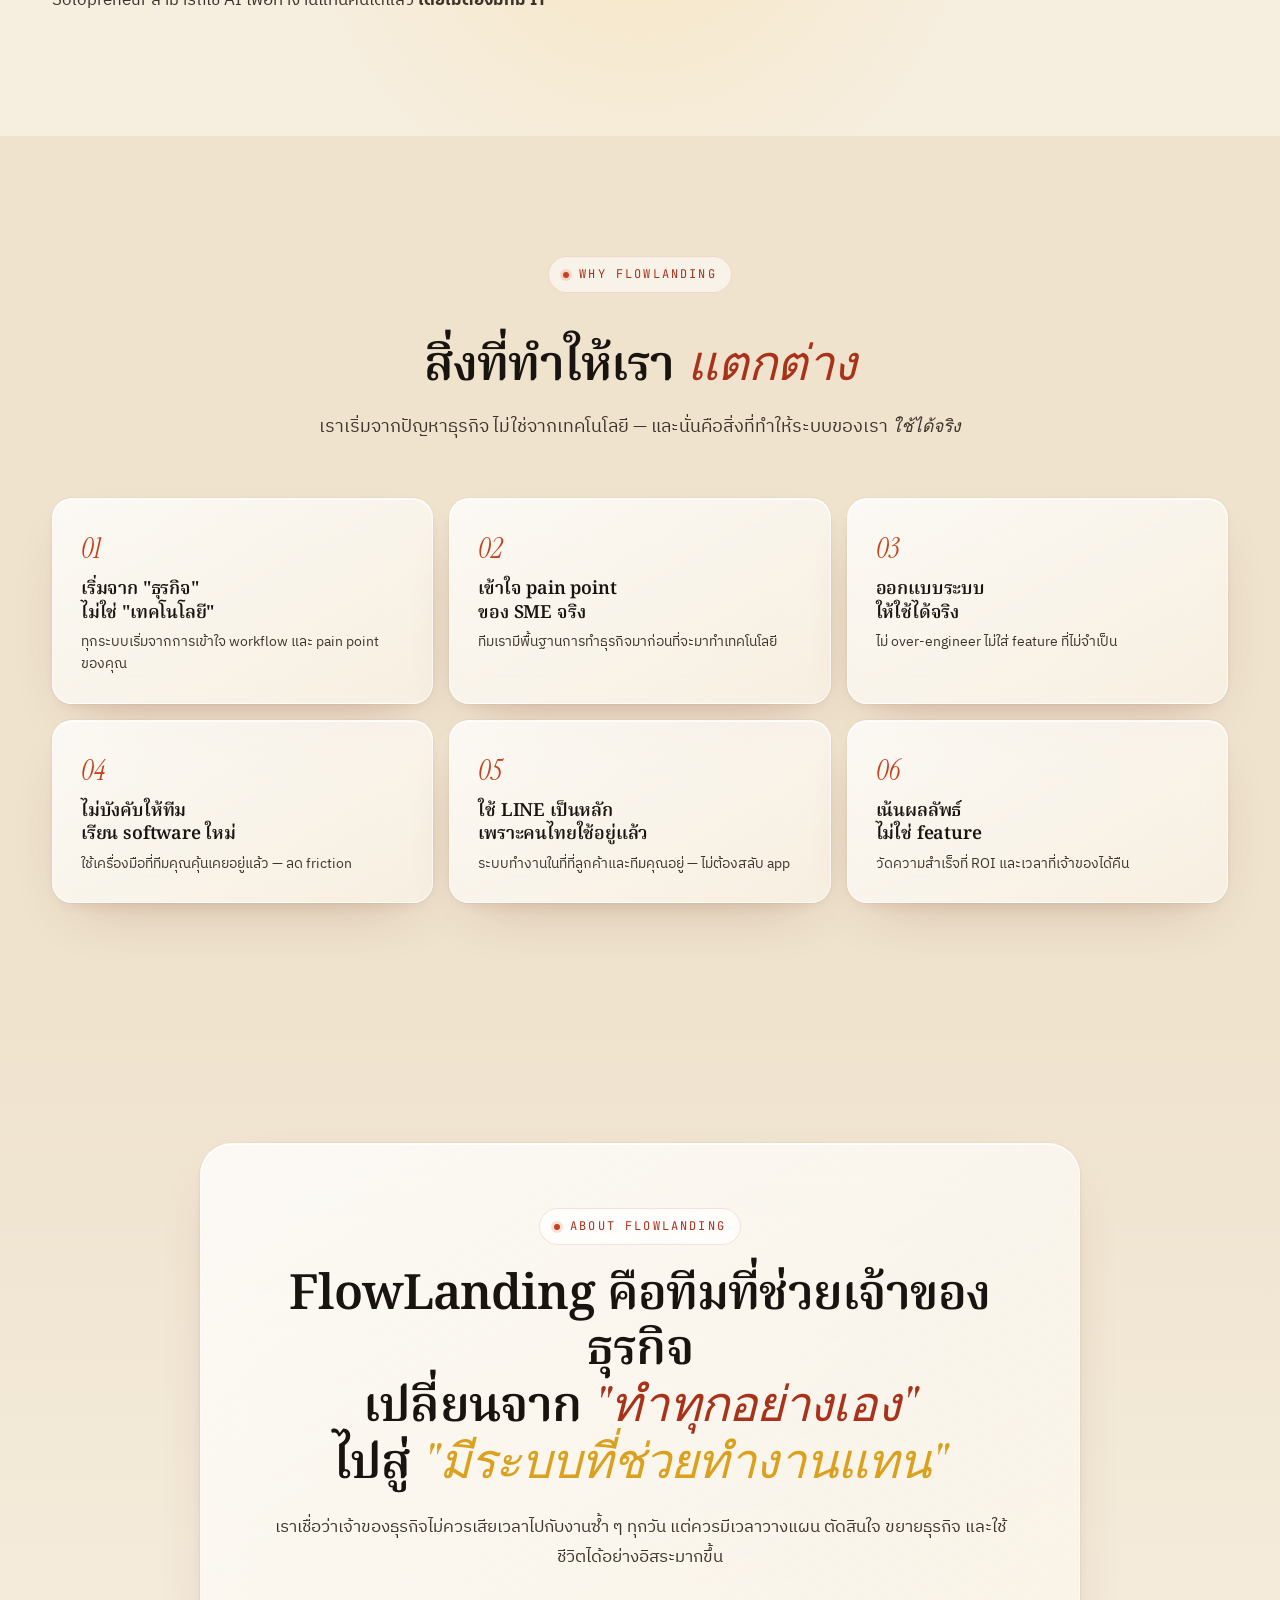
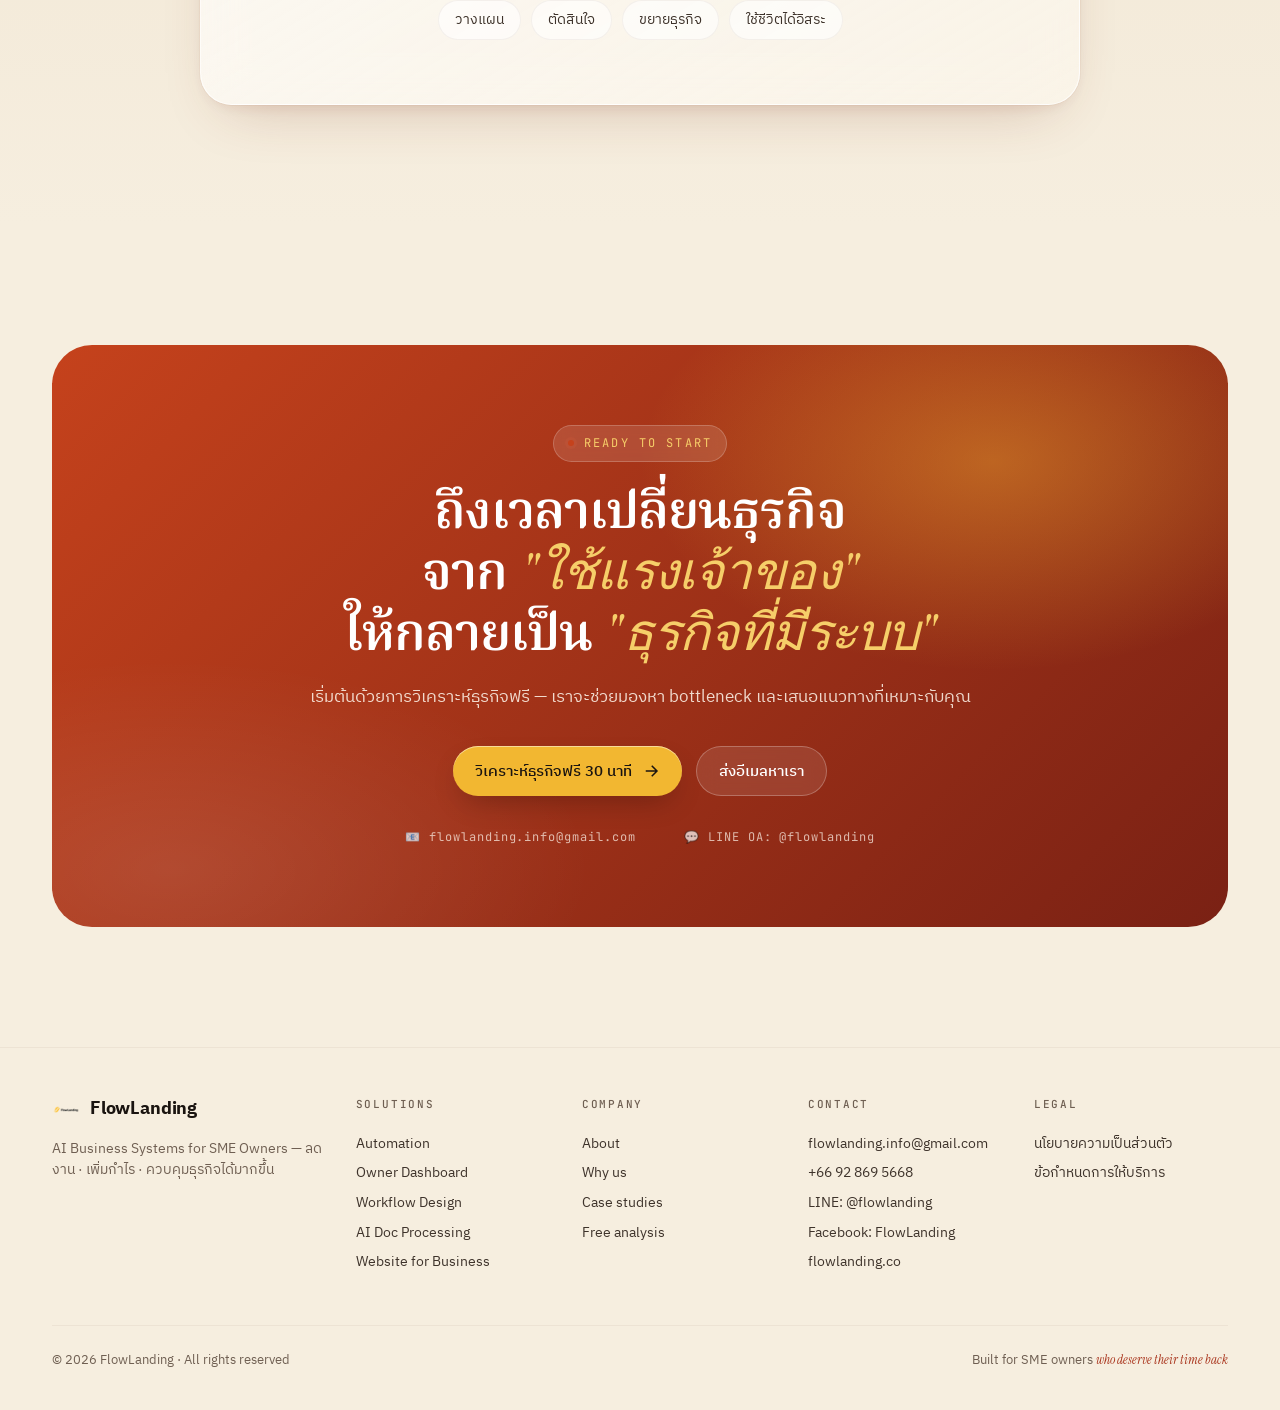
==== commit a211abea: "Add Privacy Policy and Terms of Service pages for Meta App Review Unblocks Facebook App Review submi" ====
--- a/index.html
+++ b/index.html
@@ -177,6 +177,7 @@
     padding: 0 32px;
   }
   .nav-inner {
+    position: relative;
     display: flex; align-items: center; justify-content: space-between;
     padding: 12px 14px 12px 22px;
     border-radius: 999px;
@@ -193,8 +194,28 @@
     padding: 8px 14px; border-radius: 999px; transition: background .2s;
   }
   .nav-links a:hover { background: rgba(255,255,255,0.6); color: var(--ink-900); }
-  @media (max-width: 880px) { .nav-links { display:none; } }
   nav.top .btn { padding: 10px 16px; font-size: 13px; }
+  .menu-btn {
+    display: none; align-items: center; justify-content: center;
+    width: 40px; height: 40px; border-radius: 999px;
+    border: 1px solid rgba(64,30,18,0.14); background: rgba(255,255,255,0.6);
+    color: var(--ink-900); cursor: pointer; flex: none;
+  }
+  .menu-btn svg { width: 20px; height: 20px; }
+  @media (max-width: 880px) {
+    .nav-links {
+      display: none; position: absolute; top: calc(100% + 10px); left: 0; right: 0;
+      flex-direction: column; align-items: stretch; gap: 2px;
+      padding: 10px; border-radius: 20px;
+      background: linear-gradient(150deg, rgba(255,255,255,0.97), rgba(255,251,243,0.95));
+      border: 1px solid rgba(255,255,255,0.8);
+      box-shadow: var(--glass-shadow);
+      backdrop-filter: blur(22px) saturate(140%);
+    }
+    .nav-links.open { display: flex; }
+    .nav-links a { padding: 12px 16px; }
+    .menu-btn { display: inline-flex; }
+  }
 
   /* ============ HERO ============ */
   .hero { padding: 80px 0 120px; position: relative; }
@@ -756,7 +777,7 @@
     background: var(--cream-1);
     border-top: 1px solid var(--line-soft);
   }
-  .ft-grid { display: grid; grid-template-columns: 1.4fr 1fr 1fr 1fr; gap: 32px; }
+  .ft-grid { display: grid; grid-template-columns: 1.4fr 1fr 1fr 1fr 1fr; gap: 32px; }
   @media (max-width:880px){ .ft-grid { grid-template-columns: 1fr 1fr; } }
   @media (max-width:520px){ .ft-grid { grid-template-columns: 1fr; } }
   .ft-brand p { margin-top: 14px; color: var(--ink-500); font-size: 14px; max-width: 280px; }
@@ -796,13 +817,16 @@
       <img src="assets/flowlanding-logo.png" alt="FlowLanding" />
       <span>FlowLanding</span>
     </div>
-    <div class="nav-links">
+    <div class="nav-links" id="navLinks">
       <a href="#solution">Solutions</a>
       <a href="#use-cases">Use cases</a>
       <a href="#why">Why us</a>
       <a href="#about">About</a>
       <a href="/service/website">Website</a>
     </div>
+    <button class="menu-btn" id="menuBtn" aria-label="เปิดเมนู" aria-expanded="false" aria-controls="navLinks">
+      <svg viewBox="0 0 24 24" fill="none" stroke="currentColor" stroke-width="2"><path d="M4 7h16M4 12h16M4 17h16"/></svg>
+    </button>
     <a class="btn btn-primary" href="#cta">วิเคราะห์ฟรี
       <svg class="arrow" viewBox="0 0 24 24" fill="none" stroke="currentColor" stroke-width="2"><path d="M5 12h14M13 5l7 7-7 7"/></svg>
     </a>
@@ -1401,6 +1425,11 @@
         <a href="https://www.facebook.com/flowlanding" target="_blank" rel="noopener">Facebook: FlowLanding</a>
         <span>flowlanding.co</span>
       </div>
+      <div class="ft-col">
+        <h5>Legal</h5>
+        <a href="/privacy-policy">นโยบายความเป็นส่วนตัว</a>
+        <a href="/terms">ข้อกำหนดการให้บริการ</a>
+      </div>
     </div>
     <div class="ft-bottom">
       <div class="copy">© 2026 FlowLanding · All rights reserved</div>
@@ -1410,6 +1439,28 @@
 </footer>
 
 <script>
+  // mobile nav toggle
+  const menuBtn = document.getElementById('menuBtn');
+  const navLinks = document.getElementById('navLinks');
+  if (menuBtn && navLinks) {
+    menuBtn.addEventListener('click', () => {
+      const open = navLinks.classList.toggle('open');
+      menuBtn.setAttribute('aria-expanded', String(open));
+    });
+    navLinks.querySelectorAll('a').forEach((a) => {
+      a.addEventListener('click', () => {
+        navLinks.classList.remove('open');
+        menuBtn.setAttribute('aria-expanded', 'false');
+      });
+    });
+    document.addEventListener('click', (e) => {
+      if (!navLinks.contains(e.target) && !menuBtn.contains(e.target)) {
+        navLinks.classList.remove('open');
+        menuBtn.setAttribute('aria-expanded', 'false');
+      }
+    });
+  }
+
   // reveal on scroll
   const io = new IntersectionObserver((entries) => {
     entries.forEach(e => {
